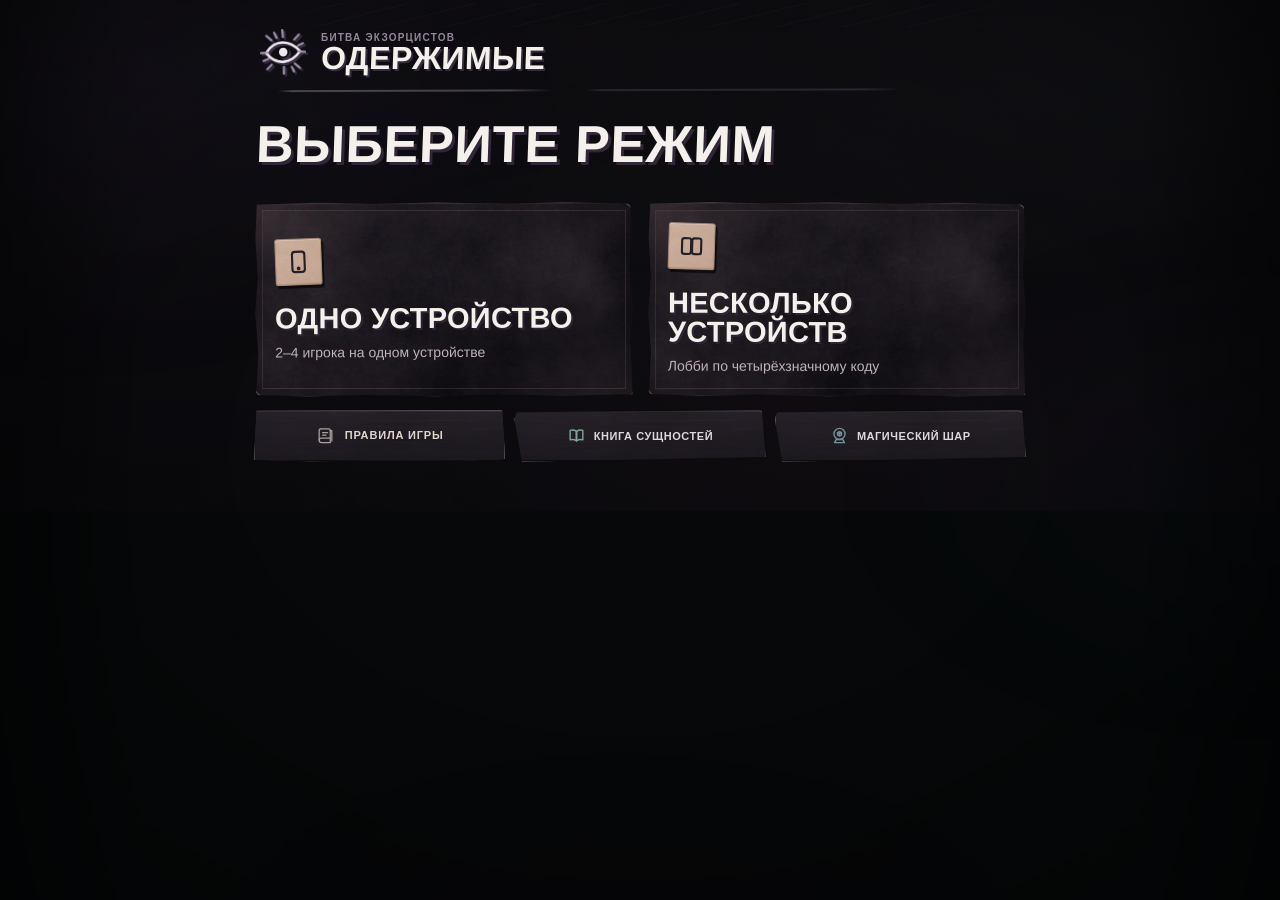
==== index.html @ 1bbc9c27 "Add files via upload" ====
<!doctype html>
<html lang="ru">
<head>
  <meta charset="utf-8">
  <meta name="app-revision" content="v56-material-2.4.0">
  <meta name="viewport" content="width=device-width,initial-scale=1,viewport-fit=cover">
  <meta name="theme-color" content="#09080d">
  <meta name="color-scheme" content="dark">
  <meta name="apple-mobile-web-app-capable" content="yes">
  <meta name="apple-mobile-web-app-status-bar-style" content="black-translucent">
  <meta name="apple-mobile-web-app-title" content="Экзорцисты">
  <link rel="apple-touch-icon" href="apple-touch-icon.png">
  <meta name="description" content="Генератор одержимых и лобби для настольной игры «Битва экзорцистов».">
  <link rel="manifest" href="manifest.json">
  <link rel="icon" href="icon.svg" type="image/svg+xml">
  <link rel="stylesheet" href="styles.css?v=56.3.0">
  <title>Битва экзорцистов</title>
</head>
<body>
  <div class="ambient-fog" aria-hidden="true"><span></span><span></span><span></span></div>
  <main class="app-shell">
    <header class="topbar">
      <div class="brand">
        <span class="sigil" aria-hidden="true"><svg viewBox="0 0 48 48" class="radiant-eye"><path class="eye-shape" d="M8.4 24.4c4.4-6.3 9.3-9.3 15.7-9.1 6 .1 11 3 15.7 8.5-4.7 6-9.8 9.1-15.8 9.3-6.3.1-11.1-2.8-15.6-8.7Z"/><circle class="eye-iris" cx="24.2" cy="24.1" r="4.7"/><path class="eye-rays" d="M24 3.8l.4 6.4M24.4 37.8l-.3 6.3M3.7 24.4l6.2-.3M38.2 23.9l6.1.6M9.1 8.6l4.6 4.2M34.5 35l4.7 4.3M39.3 8.4l-4.6 4.5M13.3 35.3l-4.4 4.1M16.4 5.9l2.1 4.9M31.6 38l1.9 4.4M5.8 31.7l4.7-2M38.1 18.4l4.6-1.8"/></svg></span>
        <div><p class="eyebrow">БИТВА ЭКЗОРЦИСТОВ</p><h1>Одержимые</h1></div>
      </div>
      <span id="network-badge" class="network-badge hidden" aria-hidden="true">Локально</span>
    </header>

    <section id="home-screen" class="screen active">
      <div class="hero-copy"><h2>Выберите режим</h2></div>
      <div class="mode-grid">
        <button id="mode-local" class="mode-card" type="button">
          <span class="mode-icon" aria-hidden="true"><svg viewBox="0 0 24 24"><rect x="6.5" y="3" width="11" height="18" rx="2.5"/><circle cx="12" cy="17.8" r=".75"/></svg></span>
          <strong>Одно устройство</strong><small>2–4 игрока на одном устройстве</small>
        </button>
        <button id="mode-online" class="mode-card" type="button">
          <span class="mode-icon" aria-hidden="true"><svg viewBox="0 0 24 24"><rect x="3.5" y="5" width="8" height="14" rx="2"/><rect x="12.5" y="5" width="8" height="14" rx="2"/></svg></span>
          <strong>Несколько устройств</strong><small>Лобби по четырёхзначному коду</small>
        </button>
      </div>
      <button id="continue-local" class="ghost-button hidden home-continue" type="button">Продолжить партию</button>
      <div class="home-tools" aria-label="Быстрые инструменты">
        <button id="open-rules-home" class="rules-launch" type="button" aria-label="Открыть правила игры">
          <svg viewBox="0 0 24 24" fill="none" stroke="currentColor" stroke-width="1.6" stroke-linecap="round" stroke-linejoin="round" aria-hidden="true"><path d="M5 3.5h11a2 2 0 0 1 2 2V21H7a3 3 0 0 1-3-3V6a2.5 2.5 0 0 1 2.5-2.5Z"/><path d="M4 17.8c0-1.6 1-2.4 3-2.4h11M8.3 8.3h6.3M8.3 11.5h4.4M18 6h2v13"/></svg>
          <span>ПРАВИЛА ИГРЫ</span>
        </button>
        <button id="open-entity-book-home" class="entity-book-launch home-book" type="button" aria-label="Открыть Книгу сущностей">
          <svg viewBox="0 0 24 24" aria-hidden="true"><path d="M4 5.5c2.7-.7 5.3-.4 8 1.2v12c-2.7-1.6-5.3-1.9-8-1.2v-12Z"/><path d="M20 5.5c-2.7-.7-5.3-.4-8 1.2v12c2.7-1.6 5.3-1.9 8-1.2v-12Z"/><path d="M12 6.7V19"/></svg>
          <span>КНИГА СУЩНОСТЕЙ</span>
        </button>
        <button id="open-magic-ball-home" class="magic-ball-launch home-ball" type="button" aria-label="Открыть Магический шар">
          <svg viewBox="0 0 24 24" aria-hidden="true"><circle cx="12" cy="10" r="7"/><path d="M8 17h8l2.2 4H5.8L8 17Z"/><path d="M9.5 8.3 12 7l2.5 1.3v3L12 12.7l-2.5-1.4zM9.5 8.3l2.5 1.4 2.5-1.4M12 9.7v3"/></svg>
          <span>МАГИЧЕСКИЙ ШАР</span>
        </button>
      </div>
    </section>

    <section id="local-setup-screen" class="screen">
      <button class="text-back back-home" type="button">← Назад</button>
      <div class="section-head"><p class="eyebrow">ОДНО УСТРОЙСТВО</p><h2>Игроки</h2></div>
      <label class="field compact-field"><span>Количество</span><select id="local-count"><option value="2">2 игрока</option><option value="3">3 игрока</option><option value="4">4 игрока</option></select></label>
      <div id="local-player-names" class="name-grid"></div>
      <button id="start-local" class="accent-button wide" type="button">Создать одержимых</button>
    </section>

    <section id="online-screen" class="screen">
      <button class="text-back back-home" type="button">← Назад</button>
      <div class="section-head"><p class="eyebrow">СЕТЕВАЯ ПАРТИЯ</p><h2>Лобби</h2></div>
      <div class="online-grid">
        <article class="setup-card"><span class="setup-kicker">ХОСТ</span><label class="field"><span>Имя</span><input id="host-name" maxlength="24" value="Игрок 1" autocomplete="off"></label><button id="host-create" class="accent-button wide" type="button">Создать лобби</button></article>
        <article class="setup-card"><span class="setup-kicker">ВХОД</span><label class="field"><span>Код</span><input id="join-code" class="code-input" inputmode="numeric" maxlength="4" placeholder="0000" autocomplete="one-time-code"></label><label class="field"><span>Имя</span><input id="join-name" maxlength="24" value="Игрок" autocomplete="off"></label><button id="join-button" class="ghost-button wide" type="button">Войти</button></article>
      </div>
      <p id="online-error" class="error-line" aria-live="polite"></p>
    </section>

    <section id="lobby-screen" class="screen">
      <button class="text-back back-home" type="button">← Выйти</button>
      <div class="lobby-code-card gothic-panel"><p class="eyebrow">КОД ЛОББИ</p><div class="code-row"><strong id="lobby-code">0000</strong><button id="copy-lobby-code" class="mini-button" type="button">Копировать</button></div></div>
      <div class="lobby-layout">
        <div class="gothic-panel"><div class="lobby-list-head"><h2>Игроки</h2><span id="lobby-count">1 / 4</span></div><div id="lobby-players" class="lobby-players"></div><p id="lobby-waiting" class="muted"></p><button id="start-online-game" class="accent-button wide" type="button">Начать игру</button></div>
        <div class="qr-panel gothic-panel"><img id="lobby-qr" alt="QR-код входа в лобби" hidden><div class="qr-fallback">⌁</div><p id="lobby-qr-hint"></p><button id="share-lobby" class="ghost-button wide" type="button">Поделиться</button></div>
      </div>
    </section>

    <section id="game-screen" class="screen">
      <div class="game-control-panel">
        <div class="game-control-row">
          <button id="leave-game" class="game-menu-button" type="button">
            <svg viewBox="0 0 24 24" fill="none" stroke="currentColor" stroke-width="1.8" stroke-linecap="round" stroke-linejoin="round" aria-hidden="true"><path d="M19 12H5m6-6-6 6 6 6"/></svg>
            <span>Меню</span>
          </button>
          <div class="game-control-actions">
            <button id="open-rules-game" class="game-help-button" type="button" aria-label="Открыть правила игры">
              <svg viewBox="0 0 24 24" fill="none" stroke="currentColor" stroke-width="1.65" stroke-linecap="round" stroke-linejoin="round" aria-hidden="true"><path d="M6 4h11v16H7a3 3 0 0 1-3-3V6a2 2 0 0 1 2-2Z"/><path d="M4 17c0-1.5 1-2 3-2h10M8 8h6M8 11h4"/></svg>
              <span>Правила</span>
            </button>
            <button id="restart-button" class="game-restart-button" type="button" title="Новая партия" aria-label="Начать новую партию">
              <svg viewBox="0 0 24 24" fill="none" stroke="currentColor" stroke-width="1.8" stroke-linecap="round" stroke-linejoin="round" aria-hidden="true"><path d="M20 9a8.3 8.3 0 1 0 1 5M20 4v5h-5"/></svg>
              <span>Новая партия</span>
            </button>
          </div>
          <button id="share-button" class="hidden" type="button" aria-hidden="true">Поделиться</button>
        </div>
        <nav class="player-nav" aria-label="Выбор игрока">
          <div id="player-strip" class="player-strip" role="group" aria-label="Переключить игрока"></div>
        </nav>
        <div class="game-quick-tools" aria-label="Игровые инструменты">
          <button id="open-entity-book-game" class="entity-book-launch compact" type="button" aria-label="Открыть Книгу сущностей">
            <svg viewBox="0 0 24 24" aria-hidden="true"><path d="M4 5.5c2.7-.7 5.3-.4 8 1.2v12c-2.7-1.6-5.3-1.9-8-1.2v-12Z"/><path d="M20 5.5c-2.7-.7-5.3-.4-8 1.2v12c2.7-1.6 5.3-1.9 8-1.2v-12Z"/><path d="M12 6.7V19"/></svg>
            <span>Книга сущностей</span>
          </button>
          <button id="open-magic-ball-game" class="magic-ball-launch compact" type="button" aria-label="Открыть Магический шар">
            <svg viewBox="0 0 24 24" aria-hidden="true"><circle cx="12" cy="10" r="7"/><path d="M8 17h8l2.2 4H5.8L8 17Z"/><path d="M9.5 8.3 12 7l2.5 1.3v3L12 12.7l-2.5-1.4zM9.5 8.3l2.5 1.4 2.5-1.4M12 9.7v3"/></svg>
            <span>Магический шар</span>
          </button>
        </div>
      </div>
      <div id="game-panel">
        <div class="current-player"><p class="eyebrow">ЭКЗОРЦИСТ</p><h2 id="current-player-name">Игрок</h2><p id="control-hint"></p></div>
        <section class="status-card" aria-live="polite"><div class="status-line"><span class="status-label">Считка</span><strong id="progress-text">0 / 6</strong></div><div class="progress-track"><span id="progress-bar"></span></div><p id="phase-hint"></p></section>
        <section id="traits" class="traits" aria-label="Характеристики одержимого"></section>
      </div>
    </section>

    <footer><button id="install-button" class="text-install hidden" type="button">Установить приложение</button></footer>
  </main>

  <div id="toast" class="toast" role="status" aria-live="polite"></div>

  <dialog id="restart-dialog"><form method="dialog" class="dialog-card gothic-panel"><div class="dialog-sigil">✦</div><p class="eyebrow">НОВАЯ ПАРТИЯ</p><h2>Новые одержимые?</h2><p>Текущие характеристики будут сброшены.</p><div class="dialog-actions"><button value="cancel" class="ghost-button">Отмена</button><button value="confirm" class="accent-button">Создать</button></div></form></dialog>



  <dialog id="magic-ball-dialog" class="magic-ball-dialog" aria-labelledby="magic-ball-title">
    <section class="magic-ball-shell" aria-labelledby="magic-ball-title">
      <header class="magic-ball-header">
        <div><p class="eyebrow">БРОСОК 1–6</p><h2 id="magic-ball-title">МАГИЧЕСКИЙ ШАР</h2></div>
        <button id="magic-ball-close" class="magic-ball-close" type="button" aria-label="Закрыть Магический шар">×</button>
      </header>
      <div class="magic-ball-stage">
<span class="magic-ball-cast-shadow" aria-hidden="true"></span>
        <button id="magic-ball" class="magic-ball" type="button" aria-label="Встряхнуть магический шар" aria-describedby="magic-ball-status">
          <span class="magic-ball-halo" aria-hidden="true"></span>
          <span class="magic-ball-highlight" aria-hidden="true"></span>
          <span class="magic-ball-surface" aria-hidden="true"></span>
          <span class="magic-ball-orbit" aria-hidden="true">
          <span class="magic-ball-bezel" aria-hidden="true"></span>
          <span class="magic-ball-window" aria-hidden="true">
            <span class="magic-ball-water-back" aria-hidden="true">
              <span class="magic-ball-depth"></span>
              <span class="magic-ball-liquid"></span>
            </span>
            <span class="magic-ball-cube-clip" aria-hidden="true">
              <span class="magic-ball-fluid" aria-hidden="true">
              <span id="magic-cube" class="magic-cube">
                <span class="magic-cube-face cube-face-1" aria-hidden="true"><span class="cube-emboss" aria-hidden="true"><svg class="cube-numeral cube-numeral-cast" viewBox="0 0 100 100" focusable="false" aria-hidden="true"><path d="M70.68695652173913 85.49565217391304H60.17391304347826V11.0H48.530434782608694L29.31304347826087 45.70434782608696H33.834782608695654L44.57391304347826 27.278260869565216V85.49565217391304H34.06086956521739V89.0H70.68695652173913Z"/></svg><svg class="cube-numeral cube-numeral-side" viewBox="0 0 100 100" focusable="false" aria-hidden="true"><path d="M70.68695652173913 85.49565217391304H60.17391304347826V11.0H48.530434782608694L29.31304347826087 45.70434782608696H33.834782608695654L44.57391304347826 27.278260869565216V85.49565217391304H34.06086956521739V89.0H70.68695652173913Z"/></svg><svg class="cube-numeral cube-numeral-surface" viewBox="0 0 100 100" focusable="false" aria-hidden="true"><defs><linearGradient id="mb-resin-1" x1="0.15" y1="0.02" x2="0.9" y2="1"><stop offset="0" stop-color="#fffff8"/><stop offset=".34" stop-color="#eef0f2"/><stop offset=".72" stop-color="#cdd7e2"/><stop offset="1" stop-color="#a6b5c9"/></linearGradient></defs><path fill="url(#mb-resin-1)" d="M70.68695652173913 85.49565217391304H60.17391304347826V11.0H48.530434782608694L29.31304347826087 45.70434782608696H33.834782608695654L44.57391304347826 27.278260869565216V85.49565217391304H34.06086956521739V89.0H70.68695652173913Z"/></svg></span></span>
                <span class="magic-cube-face cube-face-2" aria-hidden="true"><span class="cube-emboss" aria-hidden="true"><svg class="cube-numeral cube-numeral-cast" viewBox="0 0 100 100" focusable="false" aria-hidden="true"><path d="M76.14772727272728 66.28693181818181H71.49431818181819C71.49431818181819 73.71022727272728 69.16761363636363 77.47727272727272 64.4034090909091 77.47727272727272H41.80113636363636C43.57386363636364 75.59375 48.44886363636364 71.49431818181819 56.53693181818182 65.06818181818181C62.85227272727273 60.08238636363636 67.39488636363636 55.65056818181818 70.27556818181819 51.77272727272727C74.1534090909091 46.23295454545455 76.14772727272728 40.13920454545455 76.14772727272728 33.60227272727273C76.14772727272728 26.732954545454547 73.59943181818181 21.193181818181813 68.61363636363636 16.982954545454547C63.84943181818182 12.994318181818187 57.97727272727273 11.0 50.997159090909086 11.0C44.90340909090909 11.0 39.03125 12.661931818181813 33.49147727272727 15.985795454545453C27.065340909090907 19.86363636363636 23.852272727272727 24.73863636363636 23.852272727272727 30.389204545454547C23.852272727272727 32.9375 24.849431818181817 34.82102272727273 26.84375 36.03977272727273C28.505681818181817 37.25852272727273 30.721590909090907 37.92329545454545 33.26988636363636 37.92329545454545C38.36647727272727 37.92329545454545 40.91477272727273 36.15056818181818 40.91477272727273 32.49431818181818C40.91477272727273 31.940340909090907 40.13920454545455 30.832386363636367 38.69886363636364 29.28125C37.25852272727273 27.73011363636364 36.48295454545455 26.178977272727273 36.48295454545455 24.73863636363636C36.48295454545455 21.747159090909093 37.92329545454545 19.309659090909093 40.91477272727273 17.204545454545453C43.57386363636364 15.321022727272734 46.34375 14.434659090909093 49.33522727272727 14.434659090909093C56.42613636363636 14.434659090909093 59.97159090909091 19.53125 59.97159090909091 29.835227272727273C59.97159090909091 48.55965909090909 48.44886363636364 67.72727272727272 25.40340909090909 87.22727272727273V89.0H76.14772727272728Z"/></svg><svg class="cube-numeral cube-numeral-side" viewBox="0 0 100 100" focusable="false" aria-hidden="true"><path d="M76.14772727272728 66.28693181818181H71.49431818181819C71.49431818181819 73.71022727272728 69.16761363636363 77.47727272727272 64.4034090909091 77.47727272727272H41.80113636363636C43.57386363636364 75.59375 48.44886363636364 71.49431818181819 56.53693181818182 65.06818181818181C62.85227272727273 60.08238636363636 67.39488636363636 55.65056818181818 70.27556818181819 51.77272727272727C74.1534090909091 46.23295454545455 76.14772727272728 40.13920454545455 76.14772727272728 33.60227272727273C76.14772727272728 26.732954545454547 73.59943181818181 21.193181818181813 68.61363636363636 16.982954545454547C63.84943181818182 12.994318181818187 57.97727272727273 11.0 50.997159090909086 11.0C44.90340909090909 11.0 39.03125 12.661931818181813 33.49147727272727 15.985795454545453C27.065340909090907 19.86363636363636 23.852272727272727 24.73863636363636 23.852272727272727 30.389204545454547C23.852272727272727 32.9375 24.849431818181817 34.82102272727273 26.84375 36.03977272727273C28.505681818181817 37.25852272727273 30.721590909090907 37.92329545454545 33.26988636363636 37.92329545454545C38.36647727272727 37.92329545454545 40.91477272727273 36.15056818181818 40.91477272727273 32.49431818181818C40.91477272727273 31.940340909090907 40.13920454545455 30.832386363636367 38.69886363636364 29.28125C37.25852272727273 27.73011363636364 36.48295454545455 26.178977272727273 36.48295454545455 24.73863636363636C36.48295454545455 21.747159090909093 37.92329545454545 19.309659090909093 40.91477272727273 17.204545454545453C43.57386363636364 15.321022727272734 46.34375 14.434659090909093 49.33522727272727 14.434659090909093C56.42613636363636 14.434659090909093 59.97159090909091 19.53125 59.97159090909091 29.835227272727273C59.97159090909091 48.55965909090909 48.44886363636364 67.72727272727272 25.40340909090909 87.22727272727273V89.0H76.14772727272728Z"/></svg><svg class="cube-numeral cube-numeral-surface" viewBox="0 0 100 100" focusable="false" aria-hidden="true"><defs><linearGradient id="mb-resin-2" x1="0.15" y1="0.02" x2="0.9" y2="1"><stop offset="0" stop-color="#fffff8"/><stop offset=".34" stop-color="#eef0f2"/><stop offset=".72" stop-color="#cdd7e2"/><stop offset="1" stop-color="#a6b5c9"/></linearGradient></defs><path fill="url(#mb-resin-2)" d="M76.14772727272728 66.28693181818181H71.49431818181819C71.49431818181819 73.71022727272728 69.16761363636363 77.47727272727272 64.4034090909091 77.47727272727272H41.80113636363636C43.57386363636364 75.59375 48.44886363636364 71.49431818181819 56.53693181818182 65.06818181818181C62.85227272727273 60.08238636363636 67.39488636363636 55.65056818181818 70.27556818181819 51.77272727272727C74.1534090909091 46.23295454545455 76.14772727272728 40.13920454545455 76.14772727272728 33.60227272727273C76.14772727272728 26.732954545454547 73.59943181818181 21.193181818181813 68.61363636363636 16.982954545454547C63.84943181818182 12.994318181818187 57.97727272727273 11.0 50.997159090909086 11.0C44.90340909090909 11.0 39.03125 12.661931818181813 33.49147727272727 15.985795454545453C27.065340909090907 19.86363636363636 23.852272727272727 24.73863636363636 23.852272727272727 30.389204545454547C23.852272727272727 32.9375 24.849431818181817 34.82102272727273 26.84375 36.03977272727273C28.505681818181817 37.25852272727273 30.721590909090907 37.92329545454545 33.26988636363636 37.92329545454545C38.36647727272727 37.92329545454545 40.91477272727273 36.15056818181818 40.91477272727273 32.49431818181818C40.91477272727273 31.940340909090907 40.13920454545455 30.832386363636367 38.69886363636364 29.28125C37.25852272727273 27.73011363636364 36.48295454545455 26.178977272727273 36.48295454545455 24.73863636363636C36.48295454545455 21.747159090909093 37.92329545454545 19.309659090909093 40.91477272727273 17.204545454545453C43.57386363636364 15.321022727272734 46.34375 14.434659090909093 49.33522727272727 14.434659090909093C56.42613636363636 14.434659090909093 59.97159090909091 19.53125 59.97159090909091 29.835227272727273C59.97159090909091 48.55965909090909 48.44886363636364 67.72727272727272 25.40340909090909 87.22727272727273V89.0H76.14772727272728Z"/></svg></span></span>
                <span class="magic-cube-face cube-face-3" aria-hidden="true"><span class="cube-emboss" aria-hidden="true"><svg class="cube-numeral cube-numeral-cast" viewBox="0 0 100 100" focusable="false" aria-hidden="true"><path d="M77.20804438280166 66.93065187239945C77.20804438280166 60.980582524271846 74.82801664355063 56.22052704576977 70.06796116504854 52.54230235783634C65.74063800277392 49.08044382801665 60.54785020804438 47.3495145631068 54.38141470180305 47.3495145631068C59.57420249653259 47.24133148404994 64.2260748959778 45.51040221914008 68.3370319001387 42.156726768377254C72.44798890429958 38.803051317614425 74.50346740638003 34.47572815533981 74.50346740638003 29.391123439667133C74.50346740638003 23.00832177531207 72.23162274618585 18.14008321775313 67.57975034674064 15.002773925104023C63.68515950069348 12.298196948682389 58.38418862690707 11.0 51.67683772538141 11.0C45.94313453536755 11.0 40.858529819694866 11.973647711511788 36.206657420249655 13.920943134535378C30.04022191400832 16.625520110957012 27.01109570041609 20.303744798890435 27.01109570041609 25.17198335644938C27.01109570041609 29.607489597780862 29.60748959778086 31.771151178918174 34.90846047156727 31.771151178918174C36.74757281553398 31.771151178918174 38.37031900138696 31.446601941747574 39.88488210818308 30.90568654646325C41.940360610263525 29.932038834951463 43.02219140083218 28.74202496532594 43.02219140083218 27.22746185852982C43.02219140083218 25.821081830790575 40.96671289875174 23.5492371705964 40.96671289875174 21.49375866851595C40.96671289875174 19.546463245492376 41.83217753120665 17.81553398058253 43.67128987517337 16.409153952843283C45.51040221914008 15.002773925104023 47.56588072122052 14.245492371705964 49.62135922330097 14.245492371705964C53.29958391123439 14.245492371705964 56.1123439667129 15.760055478502082 57.95145631067961 18.789181692094317C59.68238557558946 21.277392510402223 60.54785020804438 24.522884882108187 60.54785020804438 28.417475728155345C60.54785020804438 35.23300970873787 58.38418862690707 39.99306518723995 53.94868238557559 42.58945908460472C50.59500693481276 44.64493758668516 45.40221914008322 45.618585298196955 38.15395284327323 45.618585298196955H36.53120665742025V49.29680998613038C44.10402219140083 49.18862690707351 49.729542302357835 49.94590846047157 53.51595006934812 51.56865464632455C58.9251040221914 54.05686546463246 61.62968099861303 58.49237170596394 61.62968099861303 65.09153952843273C61.62968099861303 70.28432732316227 60.54785020804438 74.82801664355063 58.276005547850204 78.72260748959778C55.463245492371705 83.374479889043 51.67683772538141 85.75450762829404 46.808599167822464 85.75450762829404C44.86130374479889 85.75450762829404 42.697642163661584 84.88904299583912 40.42579750346741 83.15811373092927C38.15395284327323 81.31900138696255 37.07212205270457 79.58807212205271 37.07212205270457 77.74895977808599C37.07212205270457 75.58529819694868 39.88488210818308 72.66435506241332 39.88488210818308 70.17614424410542C39.88488210818308 68.55339805825243 38.91123439667129 67.14701803051318 37.07212205270457 66.17337031900139C35.4493758668516 65.1997226074896 33.82662968099861 64.76699029126215 31.9875173370319 64.76699029126215C26.68654646324549 64.76699029126215 22.791955617198337 68.22884882108184 22.791955617198337 73.74618585298197C22.791955617198337 79.26352288488211 25.82108183079057 83.374479889043 31.9875173370319 86.07905686546464C36.53120665742025 88.02635228848821 41.940360610263525 89.0 48.21497919556172 89.0C56.004160887656035 89.0 62.60332871012482 87.26907073509015 67.90429958391124 83.91539528432732C74.07073509015257 79.91262135922331 77.20804438280166 74.2871012482663 77.20804438280166 66.93065187239945Z"/></svg><svg class="cube-numeral cube-numeral-side" viewBox="0 0 100 100" focusable="false" aria-hidden="true"><path d="M77.20804438280166 66.93065187239945C77.20804438280166 60.980582524271846 74.82801664355063 56.22052704576977 70.06796116504854 52.54230235783634C65.74063800277392 49.08044382801665 60.54785020804438 47.3495145631068 54.38141470180305 47.3495145631068C59.57420249653259 47.24133148404994 64.2260748959778 45.51040221914008 68.3370319001387 42.156726768377254C72.44798890429958 38.803051317614425 74.50346740638003 34.47572815533981 74.50346740638003 29.391123439667133C74.50346740638003 23.00832177531207 72.23162274618585 18.14008321775313 67.57975034674064 15.002773925104023C63.68515950069348 12.298196948682389 58.38418862690707 11.0 51.67683772538141 11.0C45.94313453536755 11.0 40.858529819694866 11.973647711511788 36.206657420249655 13.920943134535378C30.04022191400832 16.625520110957012 27.01109570041609 20.303744798890435 27.01109570041609 25.17198335644938C27.01109570041609 29.607489597780862 29.60748959778086 31.771151178918174 34.90846047156727 31.771151178918174C36.74757281553398 31.771151178918174 38.37031900138696 31.446601941747574 39.88488210818308 30.90568654646325C41.940360610263525 29.932038834951463 43.02219140083218 28.74202496532594 43.02219140083218 27.22746185852982C43.02219140083218 25.821081830790575 40.96671289875174 23.5492371705964 40.96671289875174 21.49375866851595C40.96671289875174 19.546463245492376 41.83217753120665 17.81553398058253 43.67128987517337 16.409153952843283C45.51040221914008 15.002773925104023 47.56588072122052 14.245492371705964 49.62135922330097 14.245492371705964C53.29958391123439 14.245492371705964 56.1123439667129 15.760055478502082 57.95145631067961 18.789181692094317C59.68238557558946 21.277392510402223 60.54785020804438 24.522884882108187 60.54785020804438 28.417475728155345C60.54785020804438 35.23300970873787 58.38418862690707 39.99306518723995 53.94868238557559 42.58945908460472C50.59500693481276 44.64493758668516 45.40221914008322 45.618585298196955 38.15395284327323 45.618585298196955H36.53120665742025V49.29680998613038C44.10402219140083 49.18862690707351 49.729542302357835 49.94590846047157 53.51595006934812 51.56865464632455C58.9251040221914 54.05686546463246 61.62968099861303 58.49237170596394 61.62968099861303 65.09153952843273C61.62968099861303 70.28432732316227 60.54785020804438 74.82801664355063 58.276005547850204 78.72260748959778C55.463245492371705 83.374479889043 51.67683772538141 85.75450762829404 46.808599167822464 85.75450762829404C44.86130374479889 85.75450762829404 42.697642163661584 84.88904299583912 40.42579750346741 83.15811373092927C38.15395284327323 81.31900138696255 37.07212205270457 79.58807212205271 37.07212205270457 77.74895977808599C37.07212205270457 75.58529819694868 39.88488210818308 72.66435506241332 39.88488210818308 70.17614424410542C39.88488210818308 68.55339805825243 38.91123439667129 67.14701803051318 37.07212205270457 66.17337031900139C35.4493758668516 65.1997226074896 33.82662968099861 64.76699029126215 31.9875173370319 64.76699029126215C26.68654646324549 64.76699029126215 22.791955617198337 68.22884882108184 22.791955617198337 73.74618585298197C22.791955617198337 79.26352288488211 25.82108183079057 83.374479889043 31.9875173370319 86.07905686546464C36.53120665742025 88.02635228848821 41.940360610263525 89.0 48.21497919556172 89.0C56.004160887656035 89.0 62.60332871012482 87.26907073509015 67.90429958391124 83.91539528432732C74.07073509015257 79.91262135922331 77.20804438280166 74.2871012482663 77.20804438280166 66.93065187239945Z"/></svg><svg class="cube-numeral cube-numeral-surface" viewBox="0 0 100 100" focusable="false" aria-hidden="true"><defs><linearGradient id="mb-resin-3" x1="0.15" y1="0.02" x2="0.9" y2="1"><stop offset="0" stop-color="#fffff8"/><stop offset=".34" stop-color="#eef0f2"/><stop offset=".72" stop-color="#cdd7e2"/><stop offset="1" stop-color="#a6b5c9"/></linearGradient></defs><path fill="url(#mb-resin-3)" d="M77.20804438280166 66.93065187239945C77.20804438280166 60.980582524271846 74.82801664355063 56.22052704576977 70.06796116504854 52.54230235783634C65.74063800277392 49.08044382801665 60.54785020804438 47.3495145631068 54.38141470180305 47.3495145631068C59.57420249653259 47.24133148404994 64.2260748959778 45.51040221914008 68.3370319001387 42.156726768377254C72.44798890429958 38.803051317614425 74.50346740638003 34.47572815533981 74.50346740638003 29.391123439667133C74.50346740638003 23.00832177531207 72.23162274618585 18.14008321775313 67.57975034674064 15.002773925104023C63.68515950069348 12.298196948682389 58.38418862690707 11.0 51.67683772538141 11.0C45.94313453536755 11.0 40.858529819694866 11.973647711511788 36.206657420249655 13.920943134535378C30.04022191400832 16.625520110957012 27.01109570041609 20.303744798890435 27.01109570041609 25.17198335644938C27.01109570041609 29.607489597780862 29.60748959778086 31.771151178918174 34.90846047156727 31.771151178918174C36.74757281553398 31.771151178918174 38.37031900138696 31.446601941747574 39.88488210818308 30.90568654646325C41.940360610263525 29.932038834951463 43.02219140083218 28.74202496532594 43.02219140083218 27.22746185852982C43.02219140083218 25.821081830790575 40.96671289875174 23.5492371705964 40.96671289875174 21.49375866851595C40.96671289875174 19.546463245492376 41.83217753120665 17.81553398058253 43.67128987517337 16.409153952843283C45.51040221914008 15.002773925104023 47.56588072122052 14.245492371705964 49.62135922330097 14.245492371705964C53.29958391123439 14.245492371705964 56.1123439667129 15.760055478502082 57.95145631067961 18.789181692094317C59.68238557558946 21.277392510402223 60.54785020804438 24.522884882108187 60.54785020804438 28.417475728155345C60.54785020804438 35.23300970873787 58.38418862690707 39.99306518723995 53.94868238557559 42.58945908460472C50.59500693481276 44.64493758668516 45.40221914008322 45.618585298196955 38.15395284327323 45.618585298196955H36.53120665742025V49.29680998613038C44.10402219140083 49.18862690707351 49.729542302357835 49.94590846047157 53.51595006934812 51.56865464632455C58.9251040221914 54.05686546463246 61.62968099861303 58.49237170596394 61.62968099861303 65.09153952843273C61.62968099861303 70.28432732316227 60.54785020804438 74.82801664355063 58.276005547850204 78.72260748959778C55.463245492371705 83.374479889043 51.67683772538141 85.75450762829404 46.808599167822464 85.75450762829404C44.86130374479889 85.75450762829404 42.697642163661584 84.88904299583912 40.42579750346741 83.15811373092927C38.15395284327323 81.31900138696255 37.07212205270457 79.58807212205271 37.07212205270457 77.74895977808599C37.07212205270457 75.58529819694868 39.88488210818308 72.66435506241332 39.88488210818308 70.17614424410542C39.88488210818308 68.55339805825243 38.91123439667129 67.14701803051318 37.07212205270457 66.17337031900139C35.4493758668516 65.1997226074896 33.82662968099861 64.76699029126215 31.9875173370319 64.76699029126215C26.68654646324549 64.76699029126215 22.791955617198337 68.22884882108184 22.791955617198337 73.74618585298197C22.791955617198337 79.26352288488211 25.82108183079057 83.374479889043 31.9875173370319 86.07905686546464C36.53120665742025 88.02635228848821 41.940360610263525 89.0 48.21497919556172 89.0C56.004160887656035 89.0 62.60332871012482 87.26907073509015 67.90429958391124 83.91539528432732C74.07073509015257 79.91262135922331 77.20804438280166 74.2871012482663 77.20804438280166 66.93065187239945Z"/></svg></span></span>
                <span class="magic-cube-face cube-face-4" aria-hidden="true"><span class="cube-emboss" aria-hidden="true"><svg class="cube-numeral cube-numeral-cast" viewBox="0 0 100 100" focusable="false" aria-hidden="true"><path d="M76.71914893617021 85.57021276595745H66.31914893617022V71.96170212765958H76.71914893617021V67.31489361702128H66.31914893617022V45.851063829787236L51.161702127659574 49.72340425531915V67.31489361702128H28.59148936170213C29.808510638297875 64.54893617021277 35.45106382978723 55.47659574468085 45.29787234042553 40.208510638297874C54.259574468085106 26.15744680851064 58.795744680851065 18.080851063829797 58.795744680851065 15.97872340425532C58.795744680851065 12.659574468085111 56.91489361702128 11.0 53.263829787234044 11.0C50.05531914893617 11.0 47.51063829787234 13.21276595744682 45.51914893617021 17.63829787234043C30.693617021276594 50.9404255319149 23.28085106382979 68.97446808510638 23.28085106382979 71.96170212765958H51.161702127659574V85.57021276595745H40.65106382978723V89.0H76.71914893617021Z"/></svg><svg class="cube-numeral cube-numeral-side" viewBox="0 0 100 100" focusable="false" aria-hidden="true"><path d="M76.71914893617021 85.57021276595745H66.31914893617022V71.96170212765958H76.71914893617021V67.31489361702128H66.31914893617022V45.851063829787236L51.161702127659574 49.72340425531915V67.31489361702128H28.59148936170213C29.808510638297875 64.54893617021277 35.45106382978723 55.47659574468085 45.29787234042553 40.208510638297874C54.259574468085106 26.15744680851064 58.795744680851065 18.080851063829797 58.795744680851065 15.97872340425532C58.795744680851065 12.659574468085111 56.91489361702128 11.0 53.263829787234044 11.0C50.05531914893617 11.0 47.51063829787234 13.21276595744682 45.51914893617021 17.63829787234043C30.693617021276594 50.9404255319149 23.28085106382979 68.97446808510638 23.28085106382979 71.96170212765958H51.161702127659574V85.57021276595745H40.65106382978723V89.0H76.71914893617021Z"/></svg><svg class="cube-numeral cube-numeral-surface" viewBox="0 0 100 100" focusable="false" aria-hidden="true"><defs><linearGradient id="mb-resin-4" x1="0.15" y1="0.02" x2="0.9" y2="1"><stop offset="0" stop-color="#fffff8"/><stop offset=".34" stop-color="#eef0f2"/><stop offset=".72" stop-color="#cdd7e2"/><stop offset="1" stop-color="#a6b5c9"/></linearGradient></defs><path fill="url(#mb-resin-4)" d="M76.71914893617021 85.57021276595745H66.31914893617022V71.96170212765958H76.71914893617021V67.31489361702128H66.31914893617022V45.851063829787236L51.161702127659574 49.72340425531915V67.31489361702128H28.59148936170213C29.808510638297875 64.54893617021277 35.45106382978723 55.47659574468085 45.29787234042553 40.208510638297874C54.259574468085106 26.15744680851064 58.795744680851065 18.080851063829797 58.795744680851065 15.97872340425532C58.795744680851065 12.659574468085111 56.91489361702128 11.0 53.263829787234044 11.0C50.05531914893617 11.0 47.51063829787234 13.21276595744682 45.51914893617021 17.63829787234043C30.693617021276594 50.9404255319149 23.28085106382979 68.97446808510638 23.28085106382979 71.96170212765958H51.161702127659574V85.57021276595745H40.65106382978723V89.0H76.71914893617021Z"/></svg></span></span>
                <span class="magic-cube-face cube-face-5" aria-hidden="true"><span class="cube-emboss" aria-hidden="true"><svg class="cube-numeral cube-numeral-cast" viewBox="0 0 100 100" focusable="false" aria-hidden="true"><path d="M75.85694635488309 62.17744154057772C75.85694635488309 54.66712517193948 73.49656121045393 48.76616231086658 68.88308115543329 44.581843191196704C64.26960110041266 40.397524071526824 58.15405777166438 38.25171939477304 50.64374140302614 38.25171939477304C42.167812929848694 38.25171939477304 36.05226960110041 40.719394773039895 32.29711141678129 45.76203576341128L33.15543328748281 22.265474552957357C37.55433287482806 24.089408528198078 41.95323246217332 25.055020632737282 46.45942228335626 25.055020632737282C56.222833562585976 25.055020632737282 64.05502063273728 21.407152682255855 70.06327372764787 14.218707015130676L67.70288858321871 11.0C64.16231086657497 13.682255845942237 58.9050894085282 14.969738651994504 51.716643741403026 14.969738651994504C44.63548830811554 14.969738651994504 38.627235213204955 13.682255845942237 33.584594222833566 11.214580467675376L28.756533700137553 12.502063273727657L27.147180192572215 53.16506189821183H31.975240715268228C35.944979367262725 46.834938101788175 40.45116918844567 43.6162310866575 45.601100412654745 43.6162310866575C50.75103163686383 43.6162310866575 54.61348005502064 45.76203576341128 57.18844566712517 49.94635488308116C59.441540577716644 53.4869325997249 60.514442916093536 57.993122420907845 60.514442916093536 63.3576341127923C60.514442916093536 68.93672627235213 59.763411279229715 73.65749656121046 58.15405777166438 77.62723521320495C55.900962861072905 83.20632737276479 52.360385144429166 85.99587345254471 47.63961485557084 85.99587345254471C42.59697386519945 85.99587345254471 38.41265474552958 83.0990371389271 38.41265474552958 78.2709766162311C38.41265474552958 77.09078404401652 39.59284731774416 74.62310866574967 39.59284731774416 73.33562585969739C39.59284731774416 69.3658872077029 37.125171939477305 67.3273727647868 32.082530949105916 67.3273727647868C27.89821182943604 67.3273727647868 24.14305364511692 69.68775790921596 24.14305364511692 73.55020632737276C24.14305364511692 79.88033012379643 27.147180192572215 84.171939477304 33.15543328748281 86.53232462173315C37.01788170563962 88.1416781292985 42.70426409903714 88.89270976616231 50.21458046767538 89.0C57.18844566712517 88.89270976616231 63.196698762035766 86.21045392022009 68.23933975240715 80.84594222833563C73.28198074277854 75.37414030261348 75.85694635488309 69.15130674002751 75.85694635488309 62.17744154057772Z"/></svg><svg class="cube-numeral cube-numeral-side" viewBox="0 0 100 100" focusable="false" aria-hidden="true"><path d="M75.85694635488309 62.17744154057772C75.85694635488309 54.66712517193948 73.49656121045393 48.76616231086658 68.88308115543329 44.581843191196704C64.26960110041266 40.397524071526824 58.15405777166438 38.25171939477304 50.64374140302614 38.25171939477304C42.167812929848694 38.25171939477304 36.05226960110041 40.719394773039895 32.29711141678129 45.76203576341128L33.15543328748281 22.265474552957357C37.55433287482806 24.089408528198078 41.95323246217332 25.055020632737282 46.45942228335626 25.055020632737282C56.222833562585976 25.055020632737282 64.05502063273728 21.407152682255855 70.06327372764787 14.218707015130676L67.70288858321871 11.0C64.16231086657497 13.682255845942237 58.9050894085282 14.969738651994504 51.716643741403026 14.969738651994504C44.63548830811554 14.969738651994504 38.627235213204955 13.682255845942237 33.584594222833566 11.214580467675376L28.756533700137553 12.502063273727657L27.147180192572215 53.16506189821183H31.975240715268228C35.944979367262725 46.834938101788175 40.45116918844567 43.6162310866575 45.601100412654745 43.6162310866575C50.75103163686383 43.6162310866575 54.61348005502064 45.76203576341128 57.18844566712517 49.94635488308116C59.441540577716644 53.4869325997249 60.514442916093536 57.993122420907845 60.514442916093536 63.3576341127923C60.514442916093536 68.93672627235213 59.763411279229715 73.65749656121046 58.15405777166438 77.62723521320495C55.900962861072905 83.20632737276479 52.360385144429166 85.99587345254471 47.63961485557084 85.99587345254471C42.59697386519945 85.99587345254471 38.41265474552958 83.0990371389271 38.41265474552958 78.2709766162311C38.41265474552958 77.09078404401652 39.59284731774416 74.62310866574967 39.59284731774416 73.33562585969739C39.59284731774416 69.3658872077029 37.125171939477305 67.3273727647868 32.082530949105916 67.3273727647868C27.89821182943604 67.3273727647868 24.14305364511692 69.68775790921596 24.14305364511692 73.55020632737276C24.14305364511692 79.88033012379643 27.147180192572215 84.171939477304 33.15543328748281 86.53232462173315C37.01788170563962 88.1416781292985 42.70426409903714 88.89270976616231 50.21458046767538 89.0C57.18844566712517 88.89270976616231 63.196698762035766 86.21045392022009 68.23933975240715 80.84594222833563C73.28198074277854 75.37414030261348 75.85694635488309 69.15130674002751 75.85694635488309 62.17744154057772Z"/></svg><svg class="cube-numeral cube-numeral-surface" viewBox="0 0 100 100" focusable="false" aria-hidden="true"><defs><linearGradient id="mb-resin-5" x1="0.15" y1="0.02" x2="0.9" y2="1"><stop offset="0" stop-color="#fffff8"/><stop offset=".34" stop-color="#eef0f2"/><stop offset=".72" stop-color="#cdd7e2"/><stop offset="1" stop-color="#a6b5c9"/></linearGradient></defs><path fill="url(#mb-resin-5)" d="M75.85694635488309 62.17744154057772C75.85694635488309 54.66712517193948 73.49656121045393 48.76616231086658 68.88308115543329 44.581843191196704C64.26960110041266 40.397524071526824 58.15405777166438 38.25171939477304 50.64374140302614 38.25171939477304C42.167812929848694 38.25171939477304 36.05226960110041 40.719394773039895 32.29711141678129 45.76203576341128L33.15543328748281 22.265474552957357C37.55433287482806 24.089408528198078 41.95323246217332 25.055020632737282 46.45942228335626 25.055020632737282C56.222833562585976 25.055020632737282 64.05502063273728 21.407152682255855 70.06327372764787 14.218707015130676L67.70288858321871 11.0C64.16231086657497 13.682255845942237 58.9050894085282 14.969738651994504 51.716643741403026 14.969738651994504C44.63548830811554 14.969738651994504 38.627235213204955 13.682255845942237 33.584594222833566 11.214580467675376L28.756533700137553 12.502063273727657L27.147180192572215 53.16506189821183H31.975240715268228C35.944979367262725 46.834938101788175 40.45116918844567 43.6162310866575 45.601100412654745 43.6162310866575C50.75103163686383 43.6162310866575 54.61348005502064 45.76203576341128 57.18844566712517 49.94635488308116C59.441540577716644 53.4869325997249 60.514442916093536 57.993122420907845 60.514442916093536 63.3576341127923C60.514442916093536 68.93672627235213 59.763411279229715 73.65749656121046 58.15405777166438 77.62723521320495C55.900962861072905 83.20632737276479 52.360385144429166 85.99587345254471 47.63961485557084 85.99587345254471C42.59697386519945 85.99587345254471 38.41265474552958 83.0990371389271 38.41265474552958 78.2709766162311C38.41265474552958 77.09078404401652 39.59284731774416 74.62310866574967 39.59284731774416 73.33562585969739C39.59284731774416 69.3658872077029 37.125171939477305 67.3273727647868 32.082530949105916 67.3273727647868C27.89821182943604 67.3273727647868 24.14305364511692 69.68775790921596 24.14305364511692 73.55020632737276C24.14305364511692 79.88033012379643 27.147180192572215 84.171939477304 33.15543328748281 86.53232462173315C37.01788170563962 88.1416781292985 42.70426409903714 88.89270976616231 50.21458046767538 89.0C57.18844566712517 88.89270976616231 63.196698762035766 86.21045392022009 68.23933975240715 80.84594222833563C73.28198074277854 75.37414030261348 75.85694635488309 69.15130674002751 75.85694635488309 62.17744154057772Z"/></svg></span></span>
                <span class="magic-cube-face cube-face-6" aria-hidden="true"><span class="cube-emboss" aria-hidden="true"><svg class="cube-numeral cube-numeral-cast" viewBox="0 0 100 100" focusable="false" aria-hidden="true"><path d="M78.16539025529742 63.10597197230024C78.16539025529742 56.606266528770064 75.78216492600302 51.18984532582825 71.12404269147306 46.8567083634748C66.46592045694311 42.52357140112135 60.832842405883625 40.35700291994463 54.44146538641229 40.35700291994463C51.191612664647195 40.35700291994463 47.833431518823275 41.006973464297644 44.258593524881675 42.41524297706252C40.25044183470474 43.93184091388622 37.65055965729267 45.88175254694528 36.458946992645465 48.15664945218084V47.831664180004324C36.13396172046896 41.006973464297644 37.433902809174995 34.182282748590964 40.35877025876357 27.357592032884277C43.7169514045875 18.79964653223621 48.37507363911746 14.5748379939416 54.33313696235345 14.5748379939416C58.124631804412715 14.5748379939416 60.832842405883625 18.474661260059705 60.832842405883625 22.48281295023665C60.832842405883625 24.649381431413374 58.991259196883405 27.032606760707765 58.991259196883405 28.3325478494138C58.991259196883405 30.93243002682587 60.941170829942465 32.232371115531905 64.84099409606057 32.232371115531905C71.12404269147306 32.232371115531905 74.26556698917932 29.524160514061002 74.26556698917932 23.99941088706035C74.26556698917932 20.207916045001085 71.77401323582609 16.95806332323599 66.79090572911961 14.35818114582392C62.674425614883845 12.08328424058837 58.55794550064806 11.0 54.44146538641229 11.0C44.15026510082284 11.0 35.91730487235129 15.983107506706475 29.74258470099762 25.84099409606057C24.434491922114645 34.39893959670863 21.834609744702576 44.1484977620039 21.834609744702576 54.981340167887524C21.834609744702576 65.27254045347696 24.0011782258793 73.39717225788968 28.442643612291587 79.24690715706684C33.42575111899805 85.85494102465586 40.900412379057755 89.10479374642094 50.75829896841185 88.9964653223621C58.6662739247069 89.10479374642094 65.16597936823707 86.72156841712655 70.36574372306121 82.06344618259658C75.56550807788535 77.40532394806662 78.16539025529742 71.01394692859529 78.16539025529742 63.10597197230024ZM63.10773931111919 66.2474962700065C63.10773931111919 71.44726062483063 62.13278349458966 75.78039758718408 60.29120028558944 79.35523558112567C57.79964653223621 83.79670096753796 54.22480853829461 85.96326944871468 49.458357879705815 85.85494102465586C45.88351988576422 85.96326944871468 42.85032401211681 83.47171569536145 40.25044183470474 78.59693661271382C37.86721650541034 74.26379965036037 36.675603840763145 70.1473195361246 36.675603840763145 66.35582469406532C36.675603840763145 61.26438876330002 37.65055965729267 56.714594952828904 39.49214286629288 52.70644326265196C41.98369661964612 47.39835048376898 45.45020618952888 44.79846830635691 50.0 44.79846830635691C54.874779082647635 44.79846830635691 58.341288652530395 47.29002205971015 60.616185557765945 52.381457990475454C62.2411119186485 56.17295283253472 63.10773931111919 60.72274664300584 63.10773931111919 66.2474962700065Z"/></svg><svg class="cube-numeral cube-numeral-side" viewBox="0 0 100 100" focusable="false" aria-hidden="true"><path d="M78.16539025529742 63.10597197230024C78.16539025529742 56.606266528770064 75.78216492600302 51.18984532582825 71.12404269147306 46.8567083634748C66.46592045694311 42.52357140112135 60.832842405883625 40.35700291994463 54.44146538641229 40.35700291994463C51.191612664647195 40.35700291994463 47.833431518823275 41.006973464297644 44.258593524881675 42.41524297706252C40.25044183470474 43.93184091388622 37.65055965729267 45.88175254694528 36.458946992645465 48.15664945218084V47.831664180004324C36.13396172046896 41.006973464297644 37.433902809174995 34.182282748590964 40.35877025876357 27.357592032884277C43.7169514045875 18.79964653223621 48.37507363911746 14.5748379939416 54.33313696235345 14.5748379939416C58.124631804412715 14.5748379939416 60.832842405883625 18.474661260059705 60.832842405883625 22.48281295023665C60.832842405883625 24.649381431413374 58.991259196883405 27.032606760707765 58.991259196883405 28.3325478494138C58.991259196883405 30.93243002682587 60.941170829942465 32.232371115531905 64.84099409606057 32.232371115531905C71.12404269147306 32.232371115531905 74.26556698917932 29.524160514061002 74.26556698917932 23.99941088706035C74.26556698917932 20.207916045001085 71.77401323582609 16.95806332323599 66.79090572911961 14.35818114582392C62.674425614883845 12.08328424058837 58.55794550064806 11.0 54.44146538641229 11.0C44.15026510082284 11.0 35.91730487235129 15.983107506706475 29.74258470099762 25.84099409606057C24.434491922114645 34.39893959670863 21.834609744702576 44.1484977620039 21.834609744702576 54.981340167887524C21.834609744702576 65.27254045347696 24.0011782258793 73.39717225788968 28.442643612291587 79.24690715706684C33.42575111899805 85.85494102465586 40.900412379057755 89.10479374642094 50.75829896841185 88.9964653223621C58.6662739247069 89.10479374642094 65.16597936823707 86.72156841712655 70.36574372306121 82.06344618259658C75.56550807788535 77.40532394806662 78.16539025529742 71.01394692859529 78.16539025529742 63.10597197230024ZM63.10773931111919 66.2474962700065C63.10773931111919 71.44726062483063 62.13278349458966 75.78039758718408 60.29120028558944 79.35523558112567C57.79964653223621 83.79670096753796 54.22480853829461 85.96326944871468 49.458357879705815 85.85494102465586C45.88351988576422 85.96326944871468 42.85032401211681 83.47171569536145 40.25044183470474 78.59693661271382C37.86721650541034 74.26379965036037 36.675603840763145 70.1473195361246 36.675603840763145 66.35582469406532C36.675603840763145 61.26438876330002 37.65055965729267 56.714594952828904 39.49214286629288 52.70644326265196C41.98369661964612 47.39835048376898 45.45020618952888 44.79846830635691 50.0 44.79846830635691C54.874779082647635 44.79846830635691 58.341288652530395 47.29002205971015 60.616185557765945 52.381457990475454C62.2411119186485 56.17295283253472 63.10773931111919 60.72274664300584 63.10773931111919 66.2474962700065Z"/></svg><svg class="cube-numeral cube-numeral-surface" viewBox="0 0 100 100" focusable="false" aria-hidden="true"><defs><linearGradient id="mb-resin-6" x1="0.15" y1="0.02" x2="0.9" y2="1"><stop offset="0" stop-color="#fffff8"/><stop offset=".34" stop-color="#eef0f2"/><stop offset=".72" stop-color="#cdd7e2"/><stop offset="1" stop-color="#a6b5c9"/></linearGradient></defs><path fill="url(#mb-resin-6)" d="M78.16539025529742 63.10597197230024C78.16539025529742 56.606266528770064 75.78216492600302 51.18984532582825 71.12404269147306 46.8567083634748C66.46592045694311 42.52357140112135 60.832842405883625 40.35700291994463 54.44146538641229 40.35700291994463C51.191612664647195 40.35700291994463 47.833431518823275 41.006973464297644 44.258593524881675 42.41524297706252C40.25044183470474 43.93184091388622 37.65055965729267 45.88175254694528 36.458946992645465 48.15664945218084V47.831664180004324C36.13396172046896 41.006973464297644 37.433902809174995 34.182282748590964 40.35877025876357 27.357592032884277C43.7169514045875 18.79964653223621 48.37507363911746 14.5748379939416 54.33313696235345 14.5748379939416C58.124631804412715 14.5748379939416 60.832842405883625 18.474661260059705 60.832842405883625 22.48281295023665C60.832842405883625 24.649381431413374 58.991259196883405 27.032606760707765 58.991259196883405 28.3325478494138C58.991259196883405 30.93243002682587 60.941170829942465 32.232371115531905 64.84099409606057 32.232371115531905C71.12404269147306 32.232371115531905 74.26556698917932 29.524160514061002 74.26556698917932 23.99941088706035C74.26556698917932 20.207916045001085 71.77401323582609 16.95806332323599 66.79090572911961 14.35818114582392C62.674425614883845 12.08328424058837 58.55794550064806 11.0 54.44146538641229 11.0C44.15026510082284 11.0 35.91730487235129 15.983107506706475 29.74258470099762 25.84099409606057C24.434491922114645 34.39893959670863 21.834609744702576 44.1484977620039 21.834609744702576 54.981340167887524C21.834609744702576 65.27254045347696 24.0011782258793 73.39717225788968 28.442643612291587 79.24690715706684C33.42575111899805 85.85494102465586 40.900412379057755 89.10479374642094 50.75829896841185 88.9964653223621C58.6662739247069 89.10479374642094 65.16597936823707 86.72156841712655 70.36574372306121 82.06344618259658C75.56550807788535 77.40532394806662 78.16539025529742 71.01394692859529 78.16539025529742 63.10597197230024ZM63.10773931111919 66.2474962700065C63.10773931111919 71.44726062483063 62.13278349458966 75.78039758718408 60.29120028558944 79.35523558112567C57.79964653223621 83.79670096753796 54.22480853829461 85.96326944871468 49.458357879705815 85.85494102465586C45.88351988576422 85.96326944871468 42.85032401211681 83.47171569536145 40.25044183470474 78.59693661271382C37.86721650541034 74.26379965036037 36.675603840763145 70.1473195361246 36.675603840763145 66.35582469406532C36.675603840763145 61.26438876330002 37.65055965729267 56.714594952828904 39.49214286629288 52.70644326265196C41.98369661964612 47.39835048376898 45.45020618952888 44.79846830635691 50.0 44.79846830635691C54.874779082647635 44.79846830635691 58.341288652530395 47.29002205971015 60.616185557765945 52.381457990475454C62.2411119186485 56.17295283253472 63.10773931111919 60.72274664300584 63.10773931111919 66.2474962700065Z"/></svg></span></span>
              </span>
              <span id="magic-ball-result" class="magic-ball-result magic-result-screenreader">?</span>
              </span>
            </span>
            <span class="magic-ball-water-front" aria-hidden="true">
              <span class="magic-ball-veil"></span>
              <span class="magic-ball-caustic"></span>
            </span>
            <span class="magic-ball-lens" aria-hidden="true"></span>
          </span>
          </span><!-- /magic-ball-orbit: bezel and live glass move together -->
        </button>
        <!-- iPhone may give a single native tick on a DIRECT tap.
             Android uses a longer timed Vibration API collision pattern. -->
        <label id="magic-ball-ios-touch" class="magic-ball-ios-touch" hidden>
          <input id="magic-ball-ios-switch" type="checkbox" switch aria-label="Встряхнуть шар" />
        </label>
        <label id="magic-ball-ios-cube-pulse" class="magic-ball-ios-cube-pulse" aria-hidden="true">
          <input type="checkbox" switch tabindex="-1" aria-hidden="true" />
        </label>
      </div>
      <p id="magic-ball-status" class="magic-ball-status" aria-live="polite">Нажмите на шар, чтобы получить число.</p>
      <div id="magic-motion-permission" class="magic-motion-permission" hidden>
        <button id="enable-magic-motion" class="magic-motion-enable" type="button">Разрешить встряхивание</button>
      </div>
    </section>
  </dialog>

  <dialog id="entity-book-dialog" class="entity-book-dialog" aria-labelledby="entity-book-title">
    <section class="entity-book-shell" aria-labelledby="entity-book-title">
      <header class="entity-book-header">
        <div>
          <p class="eyebrow">СПРАВОЧНИК БОССОВ</p>
          <h2 id="entity-book-title">КНИГА СУЩНОСТЕЙ</h2>
        </div>
        <button id="entity-book-close" class="entity-book-close" type="button" aria-label="Закрыть Книгу сущностей">×</button>
      </header>
      <nav id="entity-tabs" class="entity-tabs" aria-label="Категории сущностей"></nav>
      <section class="entity-selector" aria-label="Выбор сущности">
        <button id="entity-prev" class="entity-step" type="button" aria-label="Предыдущая сущность">‹</button>
        <button id="entity-picker-toggle" class="entity-picker-toggle" type="button" aria-expanded="false" aria-controls="entity-picker-panel">
          <span class="entity-picker-label">Сущность</span>
          <strong id="entity-picker-current">—</strong>
        </button>
        <button id="entity-next" class="entity-step" type="button" aria-label="Следующая сущность">›</button>
      </section>
      <section id="entity-picker-panel" class="entity-picker-panel" hidden aria-label="Все сущности выбранной категории">
        <div id="entity-choice-grid" class="entity-choice-grid"></div>
      </section>
      <article id="entity-detail" class="entity-detail"></article>
    </section>
  </dialog>

  <dialog id="rules-dialog" class="rules-dialog" aria-labelledby="rules-title">
    <div class="rules-shell">
      <header class="rules-header">
        <div class="rules-header-mark" aria-hidden="true"><svg viewBox="0 0 36 36" fill="none" stroke="currentColor" stroke-width="1.7" stroke-linejoin="round" stroke-linecap="round"><path d="M6 7c4-1 8 0 12 2v22c-4-2-8-3-12-2V7Zm24 0c-4-1-8 0-12 2v22c4-2 8-3 12-2V7Z"/><path d="M18 9v22M9.5 12h5M9.5 16h5M21.5 12h5M21.5 16h5"/></svg></div>
        <div class="rules-header-copy"><p class="eyebrow">БИТВА ЭКЗОРЦИСТОВ · СПРАВОЧНИК</p><h2 id="rules-title">ПРАВИЛА ИГРЫ</h2></div>
        <button id="rules-close" class="rules-close" type="button" aria-label="Закрыть правила">×</button>
      </header>
      <div class="rules-search-bar">
        <label class="rules-search-field" for="rules-search">
          <svg viewBox="0 0 24 24" fill="none" stroke="currentColor" stroke-width="1.8" stroke-linecap="round" aria-hidden="true"><circle cx="10.7" cy="10.7" r="6.5"/><path d="m15.8 15.8 5 5"/></svg>
          <input id="rules-search" type="search" autocomplete="off" spellcheck="false" placeholder="Найти правило: порча, урон, масти…" aria-label="Поиск по всем правилам">
        </label>
        <button id="rules-clear" class="rules-clear" type="button" aria-label="Очистить поиск" hidden>×</button>
      </div>
      <div class="rules-layout">
        <nav class="rules-toc" aria-label="Разделы правил">
          <span class="rules-toc-kicker">ОГЛАВЛЕНИЕ</span>
          <div id="rules-tabs" class="rules-tabs"></div>
          <div class="rules-toc-seal" aria-hidden="true"><span>БЭ</span><small>СВОД ПРАВИЛ</small></div>
        </nav>
        <div id="rules-scroll" class="rules-scroll" tabindex="0" aria-label="Содержание правил">
          <div id="rules-results" class="rules-results" hidden aria-live="polite"></div>
          <article id="rules-paper" class="rules-paper" aria-live="polite"></article>
        </div>
      </div>
      <footer class="rules-footer"><span>БИТВА ЭКЗОРЦИСТОВ</span><span>VII РАЗДЕЛОВ · ПОЛНЫЕ ПРАВИЛА</span></footer>
    </div>
  </dialog>

  <dialog id="share-dialog"><form method="dialog" class="dialog-card share-card gothic-panel"><button class="dialog-close" value="cancel" aria-label="Закрыть">×</button><p class="eyebrow">ПОДЕЛИТЬСЯ</p><h2 id="share-title">Битва экзорцистов</h2><p id="share-code-line" class="share-code-line hidden">Код: <strong id="share-code-value"></strong></p><div class="qr-shell"><img id="share-qr" alt="QR-код" hidden><span class="qr-placeholder">⌁</span></div><input id="share-url" class="share-url" type="text" readonly><p id="share-hint" class="share-hint"></p><div class="dialog-actions"><button id="copy-share" value="noop" type="button" class="ghost-button">Копировать</button><button id="native-share" value="noop" type="button" class="accent-button">Поделиться</button></div></form></dialog>

  <script src="mobile-ball.js?v=56.3.0" defer></script>
  <script src="app.js?v=56.3.0" defer></script>
</body>
</html>
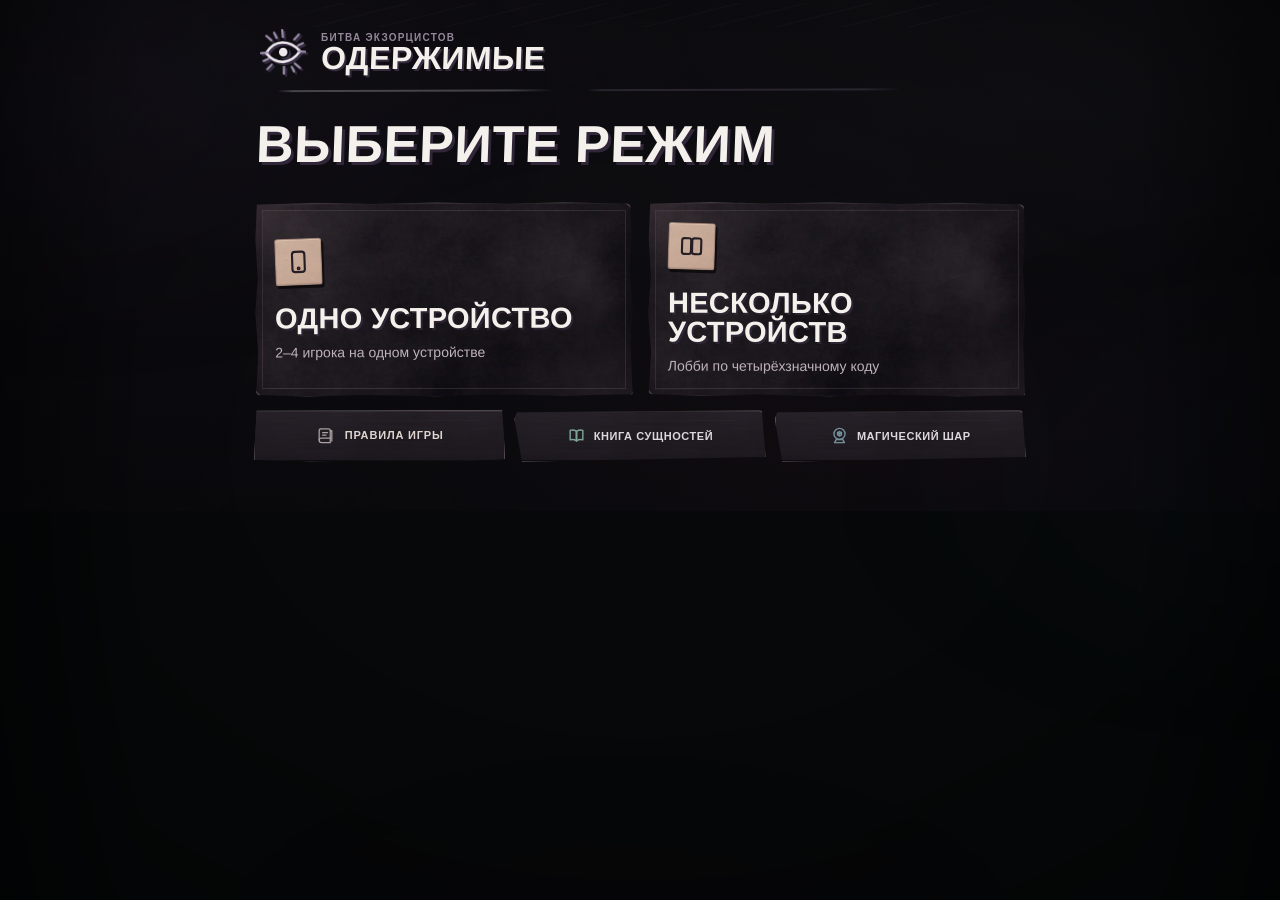
==== commit 122f39be: "Add files via upload" ====
--- a/index.html
+++ b/index.html
@@ -2,7 +2,7 @@
 <html lang="ru">
 <head>
   <meta charset="utf-8">
-  <meta name="app-revision" content="v56-material-2.4.0">
+  <meta name="app-revision" content="v56.5.0-original-palette-updated-personas">
   <meta name="viewport" content="width=device-width,initial-scale=1,viewport-fit=cover">
   <meta name="theme-color" content="#09080d">
   <meta name="color-scheme" content="dark">
@@ -13,7 +13,7 @@
   <meta name="description" content="Генератор одержимых и лобби для настольной игры «Битва экзорцистов».">
   <link rel="manifest" href="manifest.json">
   <link rel="icon" href="icon.svg" type="image/svg+xml">
-  <link rel="stylesheet" href="styles.css?v=56.3.0">
+  <link rel="stylesheet" href="styles.css?v=56.5.0">
   <title>Битва экзорцистов</title>
 </head>
 <body>
@@ -244,7 +244,7 @@
 
   <dialog id="share-dialog"><form method="dialog" class="dialog-card share-card gothic-panel"><button class="dialog-close" value="cancel" aria-label="Закрыть">×</button><p class="eyebrow">ПОДЕЛИТЬСЯ</p><h2 id="share-title">Битва экзорцистов</h2><p id="share-code-line" class="share-code-line hidden">Код: <strong id="share-code-value"></strong></p><div class="qr-shell"><img id="share-qr" alt="QR-код" hidden><span class="qr-placeholder">⌁</span></div><input id="share-url" class="share-url" type="text" readonly><p id="share-hint" class="share-hint"></p><div class="dialog-actions"><button id="copy-share" value="noop" type="button" class="ghost-button">Копировать</button><button id="native-share" value="noop" type="button" class="accent-button">Поделиться</button></div></form></dialog>
 
-  <script src="mobile-ball.js?v=56.3.0" defer></script>
-  <script src="app.js?v=56.3.0" defer></script>
+  <script src="mobile-ball.js?v=56.5.0" defer></script>
+  <script src="app.js?v=56.5.0" defer></script>
 </body>
 </html>
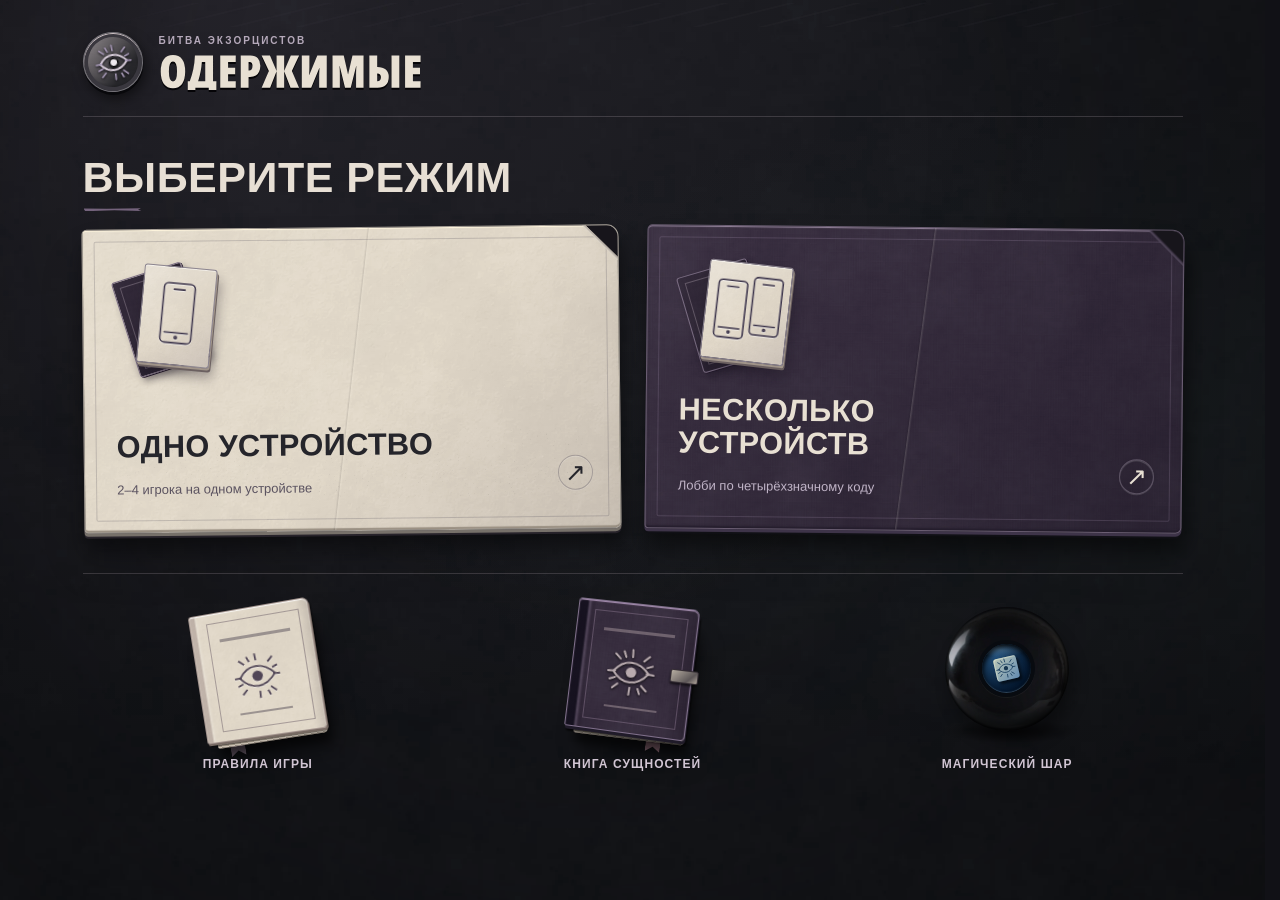
==== commit c6a47514: "Add files via upload" ====
--- a/index.html
+++ b/index.html
@@ -2,7 +2,7 @@
 <html lang="ru">
 <head>
   <meta charset="utf-8">
-  <meta name="app-revision" content="v56.5.0-original-palette-updated-personas">
+  <meta name="app-revision" content="v56.6.0-tactile-tabletop">
   <meta name="viewport" content="width=device-width,initial-scale=1,viewport-fit=cover">
   <meta name="theme-color" content="#09080d">
   <meta name="color-scheme" content="dark">
@@ -13,16 +13,17 @@
   <meta name="description" content="Генератор одержимых и лобби для настольной игры «Битва экзорцистов».">
   <link rel="manifest" href="manifest.json">
   <link rel="icon" href="icon.svg" type="image/svg+xml">
-  <link rel="stylesheet" href="styles.css?v=56.5.0">
+  <link rel="stylesheet" href="styles.css?v=56.6.0">
+  <link rel="stylesheet" href="tabletop.css?v=56.6.0">
   <title>Битва экзорцистов</title>
 </head>
-<body>
+<body data-ui="tabletop">
   <div class="ambient-fog" aria-hidden="true"><span></span><span></span><span></span></div>
   <main class="app-shell">
     <header class="topbar">
       <div class="brand">
         <span class="sigil" aria-hidden="true"><svg viewBox="0 0 48 48" class="radiant-eye"><path class="eye-shape" d="M8.4 24.4c4.4-6.3 9.3-9.3 15.7-9.1 6 .1 11 3 15.7 8.5-4.7 6-9.8 9.1-15.8 9.3-6.3.1-11.1-2.8-15.6-8.7Z"/><circle class="eye-iris" cx="24.2" cy="24.1" r="4.7"/><path class="eye-rays" d="M24 3.8l.4 6.4M24.4 37.8l-.3 6.3M3.7 24.4l6.2-.3M38.2 23.9l6.1.6M9.1 8.6l4.6 4.2M34.5 35l4.7 4.3M39.3 8.4l-4.6 4.5M13.3 35.3l-4.4 4.1M16.4 5.9l2.1 4.9M31.6 38l1.9 4.4M5.8 31.7l4.7-2M38.1 18.4l4.6-1.8"/></svg></span>
-        <div><p class="eyebrow">БИТВА ЭКЗОРЦИСТОВ</p><h1>Одержимые</h1></div>
+        <div><p class="eyebrow">БИТВА ЭКЗОРЦИСТОВ</p><h1 class="wordmark"><span class="sr-only">Одержимые</span><img src="assets/wordmark.svg" width="390" height="72" alt="" aria-hidden="true"></h1></div>
       </div>
       <span id="network-badge" class="network-badge hidden" aria-hidden="true">Локально</span>
     </header>
@@ -30,29 +31,14 @@
     <section id="home-screen" class="screen active">
       <div class="hero-copy"><h2>Выберите режим</h2></div>
       <div class="mode-grid">
-        <button id="mode-local" class="mode-card" type="button">
-          <span class="mode-icon" aria-hidden="true"><svg viewBox="0 0 24 24"><rect x="6.5" y="3" width="11" height="18" rx="2.5"/><circle cx="12" cy="17.8" r=".75"/></svg></span>
-          <strong>Одно устройство</strong><small>2–4 игрока на одном устройстве</small>
-        </button>
-        <button id="mode-online" class="mode-card" type="button">
-          <span class="mode-icon" aria-hidden="true"><svg viewBox="0 0 24 24"><rect x="3.5" y="5" width="8" height="14" rx="2"/><rect x="12.5" y="5" width="8" height="14" rx="2"/></svg></span>
-          <strong>Несколько устройств</strong><small>Лобби по четырёхзначному коду</small>
-        </button>
+        <button id="mode-local" class="mode-card" type="button"><span class="mode-folio-corner" aria-hidden="true"></span><span class="mode-visual" aria-hidden="true"><span class="mode-stack-card"><svg class="engraved-eye" viewBox="0 0 48 48"><path class="eye-shape" d="M8.4 24.4c4.4-6.3 9.3-9.3 15.7-9.1 6 .1 11 3 15.7 8.5-4.7 6-9.8 9.1-15.8 9.3-6.3.1-11.1-2.8-15.6-8.7Z"></path><circle class="eye-iris" cx="24.2" cy="24.1" r="4.7"></circle><path class="eye-rays" d="M24 3.8l.4 6.4M24.4 37.8l-.3 6.3M3.7 24.4l6.2-.3M38.2 23.9l6.1.6M9.1 8.6l4.6 4.2M34.5 35l4.7 4.3M39.3 8.4l-4.6 4.5M13.3 35.3l-4.4 4.1M16.4 5.9l2.1 4.9M31.6 38l1.9 4.4M5.8 31.7l4.7-2M38.1 18.4l4.6-1.8"></path></svg></span><span class="mode-device"><svg viewBox="0 0 80 104" aria-hidden="true"><rect x="20" y="10" width="40" height="77" rx="6"/><path d="M33 18h14M25 74h30"/><circle cx="40" cy="80" r="1.5"/></svg></span></span><span class="mode-copy"><strong>Одно устройство</strong><small>2–4 игрока на одном устройстве</small></span><span class="mode-enter" aria-hidden="true">&#8599;</span><span class="material-sheen" aria-hidden="true"></span></button>
+        <button id="mode-online" class="mode-card" type="button"><span class="mode-folio-corner" aria-hidden="true"></span><span class="mode-visual" aria-hidden="true"><span class="mode-stack-card"><svg class="engraved-eye" viewBox="0 0 48 48"><path class="eye-shape" d="M8.4 24.4c4.4-6.3 9.3-9.3 15.7-9.1 6 .1 11 3 15.7 8.5-4.7 6-9.8 9.1-15.8 9.3-6.3.1-11.1-2.8-15.6-8.7Z"></path><circle class="eye-iris" cx="24.2" cy="24.1" r="4.7"></circle><path class="eye-rays" d="M24 3.8l.4 6.4M24.4 37.8l-.3 6.3M3.7 24.4l6.2-.3M38.2 23.9l6.1.6M9.1 8.6l4.6 4.2M34.5 35l4.7 4.3M39.3 8.4l-4.6 4.5M13.3 35.3l-4.4 4.1M16.4 5.9l2.1 4.9M31.6 38l1.9 4.4M5.8 31.7l4.7-2M38.1 18.4l4.6-1.8"></path></svg></span><span class="mode-device"><svg viewBox="0 0 96 104" aria-hidden="true"><rect x="9" y="14" width="36" height="72" rx="5"/><rect x="53" y="7" width="36" height="72" rx="5"/><path d="M20 22h14M64 15h14M14 74h26M58 67h26"/><circle cx="27" cy="79" r="1.3"/><circle cx="71" cy="72" r="1.3"/></svg></span></span><span class="mode-copy"><strong>Несколько устройств</strong><small>Лобби по четырёхзначному коду</small></span><span class="mode-enter" aria-hidden="true">&#8599;</span><span class="material-sheen" aria-hidden="true"></span></button>
       </div>
       <button id="continue-local" class="ghost-button hidden home-continue" type="button">Продолжить партию</button>
       <div class="home-tools" aria-label="Быстрые инструменты">
-        <button id="open-rules-home" class="rules-launch" type="button" aria-label="Открыть правила игры">
-          <svg viewBox="0 0 24 24" fill="none" stroke="currentColor" stroke-width="1.6" stroke-linecap="round" stroke-linejoin="round" aria-hidden="true"><path d="M5 3.5h11a2 2 0 0 1 2 2V21H7a3 3 0 0 1-3-3V6a2.5 2.5 0 0 1 2.5-2.5Z"/><path d="M4 17.8c0-1.6 1-2.4 3-2.4h11M8.3 8.3h6.3M8.3 11.5h4.4M18 6h2v13"/></svg>
-          <span>ПРАВИЛА ИГРЫ</span>
-        </button>
-        <button id="open-entity-book-home" class="entity-book-launch home-book" type="button" aria-label="Открыть Книгу сущностей">
-          <svg viewBox="0 0 24 24" aria-hidden="true"><path d="M4 5.5c2.7-.7 5.3-.4 8 1.2v12c-2.7-1.6-5.3-1.9-8-1.2v-12Z"/><path d="M20 5.5c-2.7-.7-5.3-.4-8 1.2v12c2.7-1.6 5.3-1.9 8-1.2v-12Z"/><path d="M12 6.7V19"/></svg>
-          <span>КНИГА СУЩНОСТЕЙ</span>
-        </button>
-        <button id="open-magic-ball-home" class="magic-ball-launch home-ball" type="button" aria-label="Открыть Магический шар">
-          <svg viewBox="0 0 24 24" aria-hidden="true"><circle cx="12" cy="10" r="7"/><path d="M8 17h8l2.2 4H5.8L8 17Z"/><path d="M9.5 8.3 12 7l2.5 1.3v3L12 12.7l-2.5-1.4zM9.5 8.3l2.5 1.4 2.5-1.4M12 9.7v3"/></svg>
-          <span>МАГИЧЕСКИЙ ШАР</span>
-        </button>
+        <button id="open-rules-home" class="rules-launch" type="button" aria-label="Открыть правила игры"><span class="tool-object manual-prop" aria-hidden="true"><span class="book-pages"></span><span class="book-cover"><span class="book-cover-line"></span><svg class="engraved-eye" viewBox="0 0 48 48"><path class="eye-shape" d="M8.4 24.4c4.4-6.3 9.3-9.3 15.7-9.1 6 .1 11 3 15.7 8.5-4.7 6-9.8 9.1-15.8 9.3-6.3.1-11.1-2.8-15.6-8.7Z"></path><circle class="eye-iris" cx="24.2" cy="24.1" r="4.7"></circle><path class="eye-rays" d="M24 3.8l.4 6.4M24.4 37.8l-.3 6.3M3.7 24.4l6.2-.3M38.2 23.9l6.1.6M9.1 8.6l4.6 4.2M34.5 35l4.7 4.3M39.3 8.4l-4.6 4.5M13.3 35.3l-4.4 4.1M16.4 5.9l2.1 4.9M31.6 38l1.9 4.4M5.8 31.7l4.7-2M38.1 18.4l4.6-1.8"></path></svg><span class="book-corner"></span></span><span class="book-ribbon"></span></span><span class="tool-label">ПРАВИЛА ИГРЫ</span><span class="tool-arrow" aria-hidden="true">&#8599;</span></button>
+        <button id="open-entity-book-home" class="entity-book-launch home-book" type="button" aria-label="Открыть Книгу сущностей"><span class="tool-object grimoire-prop" aria-hidden="true"><span class="book-pages"></span><span class="book-cover"><span class="book-cover-line"></span><svg class="engraved-eye" viewBox="0 0 48 48"><path class="eye-shape" d="M8.4 24.4c4.4-6.3 9.3-9.3 15.7-9.1 6 .1 11 3 15.7 8.5-4.7 6-9.8 9.1-15.8 9.3-6.3.1-11.1-2.8-15.6-8.7Z"></path><circle class="eye-iris" cx="24.2" cy="24.1" r="4.7"></circle><path class="eye-rays" d="M24 3.8l.4 6.4M24.4 37.8l-.3 6.3M3.7 24.4l6.2-.3M38.2 23.9l6.1.6M9.1 8.6l4.6 4.2M34.5 35l4.7 4.3M39.3 8.4l-4.6 4.5M13.3 35.3l-4.4 4.1M16.4 5.9l2.1 4.9M31.6 38l1.9 4.4M5.8 31.7l4.7-2M38.1 18.4l4.6-1.8"></path></svg><span class="book-corner"></span></span><span class="book-ribbon"></span></span><span class="tool-label">КНИГА СУЩНОСТЕЙ</span><span class="tool-arrow" aria-hidden="true">&#8599;</span></button>
+        <button id="open-magic-ball-home" class="magic-ball-launch home-ball" type="button" aria-label="Открыть Магический шар"><span class="tool-object oracle-prop" aria-hidden="true"><span class="oracle-shadow"></span><span class="oracle-mini"><span class="oracle-window"><span class="oracle-facet"><svg class="engraved-eye" viewBox="0 0 48 48"><path class="eye-shape" d="M8.4 24.4c4.4-6.3 9.3-9.3 15.7-9.1 6 .1 11 3 15.7 8.5-4.7 6-9.8 9.1-15.8 9.3-6.3.1-11.1-2.8-15.6-8.7Z"></path><circle class="eye-iris" cx="24.2" cy="24.1" r="4.7"></circle><path class="eye-rays" d="M24 3.8l.4 6.4M24.4 37.8l-.3 6.3M3.7 24.4l6.2-.3M38.2 23.9l6.1.6M9.1 8.6l4.6 4.2M34.5 35l4.7 4.3M39.3 8.4l-4.6 4.5M13.3 35.3l-4.4 4.1M16.4 5.9l2.1 4.9M31.6 38l1.9 4.4M5.8 31.7l4.7-2M38.1 18.4l4.6-1.8"></path></svg></span></span></span></span><span class="tool-label">МАГИЧЕСКИЙ ШАР</span><span class="tool-arrow" aria-hidden="true">&#8599;</span></button>
       </div>
     </section>
 
@@ -117,9 +103,9 @@
         </div>
       </div>
       <div id="game-panel">
-        <div class="current-player"><p class="eyebrow">ЭКЗОРЦИСТ</p><h2 id="current-player-name">Игрок</h2><p id="control-hint"></p></div>
+        <div class="reading-head"><div class="current-player"><p class="eyebrow">ЭКЗОРЦИСТ</p><h2 id="current-player-name">Игрок</h2><p id="control-hint"></p></div>
         <section class="status-card" aria-live="polite"><div class="status-line"><span class="status-label">Считка</span><strong id="progress-text">0 / 6</strong></div><div class="progress-track"><span id="progress-bar"></span></div><p id="phase-hint"></p></section>
-        <section id="traits" class="traits" aria-label="Характеристики одержимого"></section>
+        </div><section id="traits" class="traits" aria-label="Характеристики одержимого"></section>
       </div>
     </section>
 
@@ -244,7 +230,8 @@
 
   <dialog id="share-dialog"><form method="dialog" class="dialog-card share-card gothic-panel"><button class="dialog-close" value="cancel" aria-label="Закрыть">×</button><p class="eyebrow">ПОДЕЛИТЬСЯ</p><h2 id="share-title">Битва экзорцистов</h2><p id="share-code-line" class="share-code-line hidden">Код: <strong id="share-code-value"></strong></p><div class="qr-shell"><img id="share-qr" alt="QR-код" hidden><span class="qr-placeholder">⌁</span></div><input id="share-url" class="share-url" type="text" readonly><p id="share-hint" class="share-hint"></p><div class="dialog-actions"><button id="copy-share" value="noop" type="button" class="ghost-button">Копировать</button><button id="native-share" value="noop" type="button" class="accent-button">Поделиться</button></div></form></dialog>
 
-  <script src="mobile-ball.js?v=56.5.0" defer></script>
-  <script src="app.js?v=56.5.0" defer></script>
+  <script src="mobile-ball.js?v=56.6.0" defer></script>
+  <script src="app.js?v=56.6.0" defer></script>
+<script src="tabletop.js?v=56.6.0" defer></script>
 </body>
 </html>
--- a/tabletop.css
+++ b/tabletop.css
@@ -0,0 +1,744 @@
+/* ODERZHIMYE 56.6 - tactile interface layer.
+   Gameplay, cube geometry and the persistent mobile globe are deliberately
+   outside this layer. Materials are small prerendered rasters, not live noise.
+   All moving decoration is finite, opacity/transform-only and motion-aware. */
+:root {
+  --t-ink:#e8e0d3; --t-muted:#b0a8af; --t-dim:#847c87;
+  --t-paper:#ded6c7; --t-print:#25252b; --t-print-muted:#5b555b;
+  --t-plum:#64576f; --t-sage:#a0b2a7; --t-blue:#99adba;
+  --t-line:rgba(207,192,205,.2); --t-ease:cubic-bezier(.2,.72,.2,1);
+  --t-body:"Trebuchet MS",Arial,sans-serif;
+  --t-display:Impact,Haettenschweiler,"Arial Narrow","Roboto Condensed",Arial,sans-serif;
+  --t-paper-map:url('assets/cotton-stock.webp');
+  --t-cloth-map:url('assets/violet-bookcloth.webp');
+  --t-metal-map:url('assets/pewter-grain.webp');
+  --t-leather-map:url('assets/ink-leather.webp');
+}
+html { min-height:100%; background:#111116; scrollbar-gutter:stable; }
+body[data-ui="tabletop"] {
+  margin:0; min-height:100svh; position:relative; isolation:isolate;
+  background:radial-gradient(ellipse at 18% 0%,rgba(116,102,124,.15),transparent 58%),
+    radial-gradient(ellipse at 98% 48%,rgba(60,87,86,.10),transparent 52%),
+    url('assets/tabletop-felt.webp') center top/512px 512px repeat #141419!important;
+  color:var(--t-ink)!important; font:400 16px/1.5 var(--t-body)!important;
+  -webkit-font-smoothing:antialiased;
+}
+body[data-ui]::before { content:none!important; }
+body[data-ui]::after {
+  content:""; position:fixed; inset:0; pointer-events:none; z-index:-1;
+  background:radial-gradient(ellipse at 45% 16%,transparent 35%,rgba(0,0,0,.33) 100%)!important;
+}
+body[data-ui] .ambient-fog { display:none!important; }
+body[data-ui] .app-shell {
+  position:relative; z-index:1; width:min(1100px,calc(100% - 64px))!important;
+  max-width:1100px!important; margin:0 auto!important;
+  padding:32px 0 max(48px,env(safe-area-inset-bottom))!important;
+}
+body[data-ui] button,body[data-ui] input,body[data-ui] select {
+  font-family:var(--t-body)!important; -webkit-tap-highlight-color:transparent;
+}
+body[data-ui] button { touch-action:manipulation; }
+body[data-ui] button:disabled { cursor:wait; }
+body[data-ui] button:not(:disabled) { cursor:pointer; }
+body[data-ui] .screen { animation:none!important; }
+body[data-ui] .screen:not(.active) { display:none!important; }
+body[data-ui] .sr-only {
+  position:absolute!important;width:1px!important;height:1px!important;padding:0!important;
+  margin:-1px!important;overflow:hidden!important;clip:rect(0,0,0,0)!important;
+  white-space:nowrap!important;border:0!important;
+}
+body[data-ui] :is(h1,h2,h3,h4,.mode-card strong) {
+  font-family:var(--t-display)!important; font-weight:800!important;
+  font-style:normal!important; letter-spacing:.012em!important; text-shadow:none!important;
+}
+body[data-ui] :is(.eyebrow,.setup-kicker,.entity-type,.effect-kicker,.trait-title) {
+  font-family:var(--t-body)!important; font-weight:700!important; font-size:10px!important;
+  line-height:1.4!important; letter-spacing:.14em!important; text-transform:uppercase;
+}
+body[data-ui] :is(button,input,select,summary):focus-visible {
+  outline:2px solid #c7dbd3!important; outline-offset:4px!important;
+}
+body[data-ui] .hidden,body[data-ui] [hidden] { display:none!important; }
+/* Identity: a small worn pewter seal and one consistent printed wordmark. */
+body[data-ui] .topbar {
+  margin:0 0 38px!important; padding:0 0 24px!important; min-height:0!important;
+  border:0!important; border-bottom:1px solid var(--t-line)!important;
+  display:flex;align-items:center;justify-content:space-between;gap:16px;
+}
+body[data-ui] .topbar::before,body[data-ui] .topbar::after { content:none!important; }
+body[data-ui] .brand { gap:16px!important; align-items:center!important; min-width:0; }
+body[data-ui] .brand > div { min-width:0; }
+body[data-ui] .brand .eyebrow { color:#b5a9ba!important; margin:0 0 5px!important;font-size:10px!important;letter-spacing:.2em!important; }
+body[data-ui] .brand .wordmark { margin:0!important;line-height:0!important; transform:none!important; }
+body[data-ui] .wordmark img { width:264px; max-width:100%; height:auto; display:block; filter:drop-shadow(0 2px 0 #050407); }
+body[data-ui] .sigil {
+  display:grid;place-items:center;flex:0 0 60px;width:60px!important;height:60px!important;
+  border:1px solid #727076!important;border-radius:50%!important;
+  background:linear-gradient(138deg,rgba(235,218,227,.30),rgba(7,8,13,.7) 70%),var(--t-metal-map) center/180px!important;
+  box-shadow:inset 0 1px 0 #ccc0c3,inset 0 0 0 4px #39373e,inset 0 -2px 4px #09090c,0 3px 0 #08080b,2px 7px 13px #0008!important;
+  transform:rotate(-9deg)!important;color:#d4c9d6!important;
+}
+body[data-ui] .sigil::before,body[data-ui] .sigil::after { content:none!important; }
+body[data-ui] .sigil .radiant-eye { width:41px!important;height:41px!important;filter:drop-shadow(0 1px 1px #09080d)!important;animation:none!important; }
+body[data-ui] .radiant-eye * { animation:none!important; }
+body[data-ui] .network-badge {
+  border:0!important;background:none!important;box-shadow:none!important;
+  color:#b8b0bc!important;max-width:150px;padding:4px 0!important;font:400 11px/1.4 var(--t-body)!important;
+}
+body[data-ui] .network-badge::before { content:"";display:inline-block;width:5px;height:5px;border-radius:50%;background:#96b19f;margin-right:7px;vertical-align:middle; }
+body[data-ui][data-screen="home-screen"] .network-badge { display:none!important; }
+/* Two game modes. Printed stock, cloth backing, layered device tokens. */
+body[data-ui] #home-screen .hero-copy { margin:0 0 22px!important; padding:0!important; }
+body[data-ui] #home-screen .hero-copy h2 {
+  font-size:clamp(30px,3.5vw,43px)!important;line-height:1.05!important;
+  text-transform:uppercase;transform:none!important;margin:0!important;color:#e7dfd4!important;
+}
+body[data-ui] #home-screen .mode-grid { display:grid!important;grid-template-columns:1fr 1fr!important;gap:26px!important; margin:0!important; }
+body[data-ui] #home-screen .mode-card {
+  position:relative;isolation:isolate;display:flex!important;flex-direction:column!important;align-items:flex-start!important;justify-content:flex-end!important;
+  min-width:0;width:100%;height:304px!important;min-height:0!important;padding:32px!important;margin:0!important;
+  border:1px solid #a8a198!important;border-radius:5px 12px 6px 4px!important;
+  clip-path:none!important;-webkit-mask:none!important;mask:none!important;overflow:hidden!important;
+  color:var(--t-print)!important;
+  background:linear-gradient(132deg,rgba(255,255,240,.09),transparent 56%,rgba(52,41,51,.14)),var(--t-paper-map) center/450px!important;
+  box-shadow:inset 0 1px 1px #fff6de,inset 0 -2px 1px #998f82,0 3px 0 #77716a,0 5px 0 #27232a,3px 15px 20px #0006,0 30px 46px #0002!important;
+  transform:rotate(-.6deg)!important; transition:transform .4s var(--t-ease),box-shadow .4s var(--t-ease)!important;
+  text-align:left;filter:none!important;
+}
+body[data-ui] #home-screen #mode-online {
+  color:var(--t-ink)!important;border-color:#6b5e73!important;
+  background:linear-gradient(138deg,rgba(104,88,114,.10),rgba(15,11,23,.34)),var(--t-cloth-map) center/370px!important;
+  transform:rotate(.6deg)!important;
+  box-shadow:inset 0 1px 1px #96869d,inset 0 -2px 2px #241d2c,0 3px 0 #3e3449,0 5px 0 #101015,3px 15px 20px #0007,0 30px 46px #0002!important;
+}
+body[data-ui] #home-screen .mode-card::before {
+  content:""!important;position:absolute!important;inset:11px!important;z-index:0!important;
+  background:none!important;border:1px solid #524c583d!important;border-radius:2px 5px 2px 2px!important;
+  opacity:1!important;transform:none!important;pointer-events:none;
+}
+body[data-ui] #home-screen #mode-online::before { border-color:#ccb6d32c!important; }
+body[data-ui] #home-screen .mode-card::after {
+  content:""!important;position:absolute!important;z-index:0!important;inset:0!important;
+  background:linear-gradient(97deg,transparent 49.7%,rgba(7,5,12,.09) 50%,rgba(255,249,233,.13) 50.15%,transparent 50.5%)!important;
+  opacity:1!important;pointer-events:none;transform:none!important;
+}
+body[data-ui] #home-screen .mode-card .mode-copy { position:relative;z-index:2;display:block;width:100%;padding-right:42px; }
+body[data-ui] #home-screen .mode-card strong {
+  display:block!important;font-size:clamp(24px,2.4vw,33px)!important;line-height:1.07!important;
+  color:inherit!important;text-transform:uppercase;max-width:355px!important;margin:0!important;
+}
+body[data-ui] #home-screen .mode-card small {
+  display:block!important;color:#5b5360!important;line-height:1.55!important;font:400 13px/1.55 var(--t-body)!important;
+  margin:12px 0 0!important;max-width:none!important;
+}
+body[data-ui] #home-screen #mode-online small { color:#c0b4c7!important; }
+body[data-ui] #home-screen .mode-card .mode-folio-corner {
+  position:absolute;top:-3px;right:-3px;width:41px;height:41px;z-index:4;
+  background:linear-gradient(225deg,#17151b 45%,#aaa198 46%,#e5dfd4 51%,#c6bcad 75%);
+  box-shadow:-1px 2px 3px #0003;clip-path:polygon(0 0,100% 0,100% 100%);
+}
+body[data-ui] #home-screen #mode-online .mode-folio-corner { background:linear-gradient(225deg,#17151b 45%,#2b2431 46%,#786b84 52%,#4a3e55 75%); }
+body[data-ui] #home-screen .mode-card .mode-enter {
+  position:absolute;right:27px;bottom:38px;display:grid;place-items:center;
+  width:35px;height:35px;border:1px solid #4e485654;border-radius:50%;font:400 25px/1 Arial,sans-serif!important;
+  color:inherit;box-shadow:inset 0 1px 1px #fff3,0 1px 0 #fff2;
+}
+body[data-ui] #home-screen #mode-online .mode-enter { border-color:#bbadc055; }
+body[data-ui] #home-screen .mode-card .mode-visual {
+  position:absolute;left:35px;top:27px;width:123px;height:123px;z-index:2;
+  pointer-events:none;perspective:600px;
+}
+.mode-stack-card,.mode-device { position:absolute;display:grid;place-items:center;left:16px;top:9px;width:73px;height:99px;border-radius:3px; }
+.mode-stack-card {
+  transform:rotate(-17deg) translate(-11px,1px);border:1px solid #786b80;
+  background:linear-gradient(120deg,#211d2922,#06050a66),var(--t-cloth-map) center/180px;
+  box-shadow:1px 1px 0 #211728,3px 5px 7px #17121d66;
+}
+.mode-stack-card::before { content:"";position:absolute;inset:6px;border:1px solid #bdadbb55; }
+.mode-stack-card .engraved-eye { width:43px;height:43px;stroke:#a497b3;fill:none;stroke-width:1.5; }
+.mode-stack-card .eye-iris { fill:#a497b3;stroke:none; }
+.mode-device {
+  transform:rotate(6deg) translate(6px,0);background:linear-gradient(140deg,#fff4,transparent 55%,#5a4d6029),var(--t-paper-map) center/250px;
+  border:1px solid #8c8590;box-shadow:inset 0 1px 0 #fff8,1px 2px 0 #a1958a,2px 4px 0 #6b6060,4px 10px 12px #19131d55;
+  transition:transform .45s var(--t-ease);
+}
+.mode-device svg { width:62px;height:83px;fill:none;stroke:#3f374c;stroke-width:2;stroke-linecap:round;stroke-linejoin:round;filter:drop-shadow(0 1px 0 #fff8); }
+#mode-online .mode-device { width:84px; }
+#mode-online .mode-device svg { width:77px; }
+body[data-ui] #home-screen .mode-card .material-sheen {
+  position:absolute;pointer-events:none;z-index:3;inset:-60% -90%;opacity:0;
+  background:linear-gradient(118deg,transparent 44%,#fff0dc17 48%,#fff9e82b 49%,#fff9e80a 56%,transparent 61%);
+  transition:opacity .4s ease;transform:translate3d(-18%,0,0);mix-blend-mode:normal;
+}
+/* The tools are recognisable objects on the table, not a third row of cards. */
+body[data-ui] #home-screen .home-tools {
+  display:grid!important;grid-template-columns:repeat(3,minmax(0,1fr))!important;gap:24px!important;
+  margin:42px 0 0!important;padding:24px 0 0!important;border-top:1px solid var(--t-line);
+}
+body[data-ui] #home-screen .home-tools > button {
+  position:relative;isolation:isolate;display:flex!important;flex-direction:column!important;align-items:center!important;justify-content:flex-start!important;
+  gap:15px!important;height:213px!important;min-height:0!important;min-width:0;padding:6px 8px 12px!important;
+  border:0!important;border-radius:0!important;background:none!important;background-image:none!important;
+  color:#d1c5d3!important;box-shadow:none!important;clip-path:none!important;transform:none!important;filter:none!important;
+  transition:color .2s ease!important;overflow:visible!important;
+}
+body[data-ui] #home-screen .home-tools > button::before,body[data-ui] #home-screen .home-tools > button::after { content:none!important; }
+body[data-ui] .tool-label { display:block;font:700 12px/1.5 var(--t-body)!important;letter-spacing:.09em;text-align:center;position:relative;z-index:2; }
+body[data-ui] .tool-arrow { position:absolute;right:13px;bottom:29px;font:400 19px/1 Arial;color:#b3a6b5;opacity:0;transform:translate(-4px,4px);transition:opacity .2s,transform .3s var(--t-ease); }
+.tool-object { position:relative;display:block;flex:0 0 136px;width:122px;height:136px;transition:transform .45s var(--t-ease); }
+.manual-prop { transform:rotate(-9deg) translateY(3px); }
+.grimoire-prop { transform:rotate(7deg) translateY(0); }
+.book-pages {
+  position:absolute;left:10px;top:10px;bottom:1px;right:1px;border-radius:2px 7px 4px 2px;
+  background:repeating-linear-gradient(0deg,#9a9084 0 1px,#d5cbbd 1px 2px,#b8ac9a 2px 3px);
+  box-shadow:3px 9px 10px #0008,7px 18px 23px #0005;
+}
+.book-cover {
+  position:absolute;inset:0 3px 7px 0;border-radius:3px 6px 4px 2px;border:1px solid #a4958f;
+  background:linear-gradient(90deg,rgba(75,48,58,.22) 0 5px,#ffffff30 6px,transparent 9px 90%,#40363d26),var(--t-paper-map) center/300px;
+  box-shadow:inset 0 1px 1px #fffc,1px 2px 0 #786b64,2px 3px 2px #0008;
+  transform-origin:7% center;transition:transform .45s var(--t-ease);transform:perspective(450px) rotateY(-6deg);
+}
+.book-cover-line { position:absolute;inset:9px 9px 9px 16px;border:1px solid #7568708c; }
+.book-cover::before,.book-cover::after { content:"";position:absolute;left:27px;right:20px;height:3px;background:#58515b;opacity:.5; }
+.book-cover::before { top:26px; }
+.book-cover::after { bottom:23px;left:36px;right:29px;height:2px; }
+.book-cover .engraved-eye {
+  position:absolute;width:53px;height:53px;left:32px;top:41px;stroke:#514656;stroke-width:1.6;fill:none;filter:drop-shadow(0 1px 0 #fff6);
+}
+.book-cover .eye-iris { fill:#514656;stroke:none; }
+.book-ribbon { position:absolute;width:15px;height:27px;bottom:-9px;left:22px;background:linear-gradient(90deg,#533e5144,transparent),#807080;clip-path:polygon(0 0,100% 0,100% 100%,50% 80%,0 100%);z-index:-1; }
+.grimoire-prop .book-cover {
+  border-color:#81718c;background:linear-gradient(90deg,#080612b3 0 8px,#ae99b83d 10px,#1f162555 13px,transparent 18px 84%,#0e091344),var(--t-cloth-map) center/235px;
+  box-shadow:inset 0 1px 1px #ab93b5,1px 3px 0 #201b29,2px 5px 2px #000b;
+}
+.grimoire-prop .book-cover-line { border-color:#ae98b256; }
+.grimoire-prop .book-cover::before,.grimoire-prop .book-cover::after { background:#c8b6b7;opacity:.38; }
+.grimoire-prop .book-cover .engraved-eye { stroke:#b8aaae;filter:drop-shadow(0 1px 1px #000c); }
+.grimoire-prop .book-cover .eye-iris { fill:#b8aaae; }
+.grimoire-prop .book-corner { position:absolute;right:-7px;top:59px;width:27px;height:13px;background:linear-gradient(135deg,#b6ada1,#5c5657 70%,#b0a69b);border:1px solid #352e34;box-shadow:0 2px 2px #0008;border-radius:2px; }
+.grimoire-prop .book-ribbon { left:83px;background:#9a7482; }
+.oracle-prop { width:150px; }
+.oracle-shadow { position:absolute;left:10px;right:4px;bottom:-3px;height:24px;background:radial-gradient(ellipse,#000a,transparent 70%); }
+.oracle-mini { position:absolute;left:13px;top:3px;width:124px;height:124px;border-radius:50%;background:url('assets/black-gloss-shell.webp') center/100% 100%;box-shadow:inset -4px -5px 8px #000b,5px 12px 15px #0005; }
+.oracle-window { position:absolute;left:33px;top:33px;width:57px;height:57px;border-radius:50%;background:radial-gradient(ellipse at 29% 25%,#224f79,#04172e 69%,#02070f);border:4px solid #080b10;box-shadow:0 1px 1px #ccc1,inset 1px 3px 5px #000e,inset 0 -1px 1px #b8dcf84a;overflow:hidden; }
+.oracle-window::after { content:"";position:absolute;inset:0;border-radius:50%;background:radial-gradient(ellipse 24px 7px at 19px 6px,#b1d9ed33,transparent); }
+.oracle-facet { position:absolute;inset:13px;transform:rotate(-13deg);border-radius:3px;background:linear-gradient(138deg,#bbc7b6,#638bb1);box-shadow:inset 1px 1px 1px #eef2d888,2px 3px 3px #0009; }
+.oracle-facet .engraved-eye { width:22px;height:22px;stroke:#1e4363;fill:none;stroke-width:2; }
+.oracle-facet .eye-iris { fill:#183751;stroke:none; }
+/* Ordinary controls: matching pressed metal and paper labels. */
+body[data-ui] :is(.accent-button,.ghost-button,.mini-button,.text-back,.game-control-row button,.game-quick-tools button) {
+  min-height:46px!important; border:1px solid #716674!important;border-radius:4px!important;
+  padding:12px 19px!important;font:700 13px/1.35 var(--t-body)!important;
+  letter-spacing:.015em!important;text-transform:none!important;clip-path:none!important;
+  background:linear-gradient(160deg,#15101cc2,#0b0911e3),var(--t-metal-map) center/300px!important;
+  box-shadow:inset 0 1px 0 #fff2,inset 0 -1px 0 #0009,0 2px 0 #07060b,0 5px 8px #0003!important;
+  color:var(--t-ink)!important;transform:none!important;
+  transition:transform .2s var(--t-ease),border-color .2s!important;
+}
+body[data-ui] :is(.accent-button,.ghost-button,.mini-button,.text-back)::before,
+body[data-ui] :is(.accent-button,.ghost-button,.mini-button,.text-back)::after { content:none!important; }
+body[data-ui] .accent-button {
+  border-color:#b3a89d!important;color:#2a2630!important;
+  background:linear-gradient(130deg,#fff2,transparent 60%,#43344221),var(--t-paper-map) center/350px!important;
+  box-shadow:inset 0 1px 0 #fff9,inset 0 -1px 0 #75677955,0 3px 0 #7b6e69,0 5px 0 #111018,0 9px 13px #0004!important;
+}
+body[data-ui] :is(.text-back,.game-menu-button) { background:none!important;box-shadow:none!important;border-color:transparent!important;color:#c0b2c2!important;padding-left:0!important; }
+body[data-ui] .home-continue { display:block;margin:24px 0 0 auto!important;min-width:240px; }
+body[data-ui] :is(.section-head,.current-player) h2 { text-transform:uppercase!important;line-height:1.1!important;color:var(--t-ink)!important; }
+body[data-ui] .section-head { margin:20px 0 30px!important; }
+body[data-ui] .section-head .eyebrow { margin:0 0 8px;color:#b1a2b5!important; }
+body[data-ui] .section-head h2 { font-size:42px!important;margin:0!important; }
+body[data-ui] :is(#local-setup-screen,#online-screen,#lobby-screen) { max-width:840px;margin:0 auto; }
+body[data-ui] #local-setup-screen { max-width:670px; }
+body[data-ui] .name-grid { grid-template-columns:1fr 1fr!important;gap:20px!important;margin:28px 0!important; }
+body[data-ui] .field { display:flex;flex-direction:column;gap:9px!important;margin:0; }
+body[data-ui] .field > span { font:700 11px/1.5 var(--t-body)!important;color:#c0b4c5!important;letter-spacing:.08em!important; }
+body[data-ui] :is(.field input,.field select,.share-url) {
+  min-width:0;min-height:52px!important;padding:12px 15px!important;width:100%;
+  border:1px solid #6d6171!important;border-radius:4px!important;
+  background:linear-gradient(#0a081185,#100d1666),var(--t-leather-map) center/350px!important;
+  color:#e5dcd7!important;font:400 16px/1.4 var(--t-body)!important;
+  box-shadow:inset 0 2px 5px #0009,0 1px 0 #ffffff18!important;letter-spacing:0!important;
+}
+body[data-ui] .field input:focus,body[data-ui] .field select:focus { border-color:#b3bfb6!important; }
+body[data-ui] select option { background:#25212a;color:#f1e7e0; }
+body[data-ui] .compact-field { max-width:240px!important; }
+body[data-ui] :is(.setup-card,.gothic-panel,.dialog-card) {
+  clip-path:none!important; border:1px solid #766779!important;border-radius:5px!important;
+  background:linear-gradient(145deg,#1a142126,#08070d70),var(--t-cloth-map) center/390px!important;
+  box-shadow:inset 0 1px 0 #ffffff20,inset 0 0 0 6px #0f0b1433,0 3px 0 #15111b,0 13px 25px #0005!important;
+}
+body[data-ui] .setup-card { padding:28px!important; }
+body[data-ui] .setup-kicker { color:#b8abbf!important;margin-bottom:20px!important; }
+body[data-ui] .online-grid { gap:24px!important; }
+body[data-ui] #start-local { margin-top:10px!important; }
+body[data-ui] .error-line { color:#e2a3ac!important;font-size:14px!important; }
+body[data-ui] .lobby-code-card { padding:24px!important;margin:20px 0 24px!important; }
+body[data-ui] .lobby-code-card strong { font:800 50px/1.1 var(--t-body)!important;letter-spacing:.16em!important; }
+body[data-ui] .lobby-layout { gap:24px!important; }
+body[data-ui] .lobby-layout .gothic-panel { padding:24px!important; }
+/* Compact table controls and a clear information hierarchy. */
+body[data-ui][data-screen="game-screen"] .topbar { margin-bottom:18px!important;padding-bottom:18px!important; }
+body[data-ui] #game-screen .game-control-panel { padding:0!important;margin:0 0 27px!important;background:none!important;border:0!important;box-shadow:none!important; }
+body[data-ui] #game-screen .game-control-row { margin:0 0 12px!important;gap:12px!important; }
+body[data-ui] #game-screen .game-control-row button { min-height:44px!important;padding:9px 14px!important; }
+body[data-ui] #game-screen .game-menu-button { padding-left:0!important; }
+body[data-ui] #game-screen .game-control-row button svg { width:18px!important;height:18px!important; }
+body[data-ui] #game-screen .player-nav {
+  display:block!important;padding:7px!important;margin:0!important;border:1px solid #766d7a66!important;border-radius:5px!important;
+  background:linear-gradient(#07070b44,#07070b66),var(--t-cloth-map) center/300px!important;
+  box-shadow:inset 0 2px 4px #0008,inset 0 0 0 1px #0c0b1280,0 1px 0 #ffffff18!important;
+}
+body[data-ui] #game-screen .player-nav::before,body[data-ui] #game-screen .player-nav::after { content:none!important; }
+body[data-ui] #game-screen .player-strip { display:grid!important;grid-template-columns:repeat(var(--player-count,2),minmax(0,1fr))!important;gap:8px!important;overflow:visible!important; }
+body[data-ui] #game-screen .player-tab {
+  display:flex!important;align-items:center!important;justify-content:flex-start!important;gap:13px!important;min-width:0!important;width:100%!important;
+  min-height:62px!important;padding:10px 16px!important;border:1px solid #76657566!important;border-radius:3px!important;
+  background:linear-gradient(130deg,#0c0a12aa,#17111a88),var(--t-leather-map) center/230px!important;
+  color:#b6aab9!important;box-shadow:inset 0 1px 0 #fff1,0 2px 3px #0004!important;
+  clip-path:none!important;transform:none!important;transition:background .15s,border-color .15s!important;
+}
+body[data-ui] #game-screen .player-tab::before,body[data-ui] #game-screen .player-tab::after { content:none!important; }
+body[data-ui] #game-screen .player-tab.active {
+  color:#2d2832!important;border-color:#aea198!important;
+  background:linear-gradient(120deg,#fff1,transparent,#61505b17),var(--t-paper-map) center/360px!important;
+  box-shadow:inset 0 1px 0 #fff9,0 2px 0 #877971,0 4px 5px #0008!important;
+}
+body[data-ui] #game-screen .player-tab-number { font:800 24px/1 var(--t-body)!important;letter-spacing:-.04em!important;color:inherit!important;flex-shrink:0; }
+body[data-ui] #game-screen .player-tab-name { min-width:0;font:700 12px/1.3 var(--t-body)!important;overflow:hidden;text-overflow:ellipsis;white-space:nowrap; }
+body[data-ui] #game-screen .game-quick-tools { display:flex!important;justify-content:flex-end!important;gap:10px!important;padding:14px 0 0!important;margin:0!important; }
+body[data-ui] #game-screen .game-quick-tools button { min-height:44px!important;padding:10px 15px!important;font-size:11px!important;letter-spacing:.02em!important;gap:9px!important; }
+body[data-ui] #game-screen .game-quick-tools button svg { width:18px!important;height:18px!important;color:#aea0b8!important; }
+body[data-ui] #game-screen .game-quick-tools button.boss-ready { border-color:#a8bca7!important; }
+body[data-ui] #game-screen .reading-head { display:grid;grid-template-columns:minmax(0,1fr) minmax(260px,.85fr);gap:38px;align-items:center;margin:0 0 23px; }
+body[data-ui] #game-screen .current-player { margin:0!important;padding:0!important;text-align:left!important; }
+body[data-ui] #game-screen .current-player .eyebrow { margin:0 0 8px!important;color:#afa0b2!important; }
+body[data-ui] #game-screen .current-player h2 { margin:0!important;font-size:36px!important;overflow-wrap:anywhere;transform:none!important; }
+body[data-ui] #game-screen #control-hint:empty { display:none; }
+body[data-ui] #game-screen .status-card {
+  margin:0!important;padding:14px 17px!important;min-width:0;border:1px solid #776a7840!important;border-radius:3px!important;
+  background:linear-gradient(135deg,#06070b77,#14121a44),var(--t-leather-map) center/340px!important;
+  box-shadow:inset 0 1px 4px #0006,0 1px 0 #ffffff15!important;clip-path:none!important;
+}
+body[data-ui] #game-screen .status-card::before,body[data-ui] #game-screen .status-card::after { content:none!important; }
+body[data-ui] #game-screen .status-label { color:#c6b9ca!important;font:700 12px/1.5 var(--t-body)!important;letter-spacing:.07em!important; }
+body[data-ui] #game-screen .status-line strong { color:#ece1dc!important;font:700 16px/1.2 var(--t-body)!important; }
+body[data-ui] #game-screen .progress-track { height:4px!important;background:#09090d!important;border:0!important;margin:9px 0 0!important;box-shadow:0 1px 0 #fff1!important;clip-path:none!important;border-radius:0!important; }
+body[data-ui] #game-screen #progress-bar { background:linear-gradient(90deg,#82718c,#b8c5b4)!important;box-shadow:0 1px 1px #fff3!important;transition:width .55s var(--t-ease)!important; }
+body[data-ui] #game-screen #phase-hint { margin:9px 0 0!important;color:#b0a5b5!important;font:400 11px/1.45 var(--t-body)!important; }
+/* Real sheet silhouettes. Shadows are outside the alpha mask, while the
+   pigment, fibres and shading are clipped to paper, never to its parent. */
+body[data-ui] #game-screen .traits { display:grid!important;grid-template-columns:repeat(2,minmax(0,1fr))!important;gap:21px 28px!important;align-items:start!important;padding:0!important; }
+body[data-ui] #game-screen .traits .trait,
+body[data-ui] #game-screen .traits .trait:is(.closed,.open) {
+  position:relative;isolation:isolate;width:100%!important;min-width:0;margin:0!important;min-height:174px!important;
+  padding:23px 29px 23px!important;border:0!important;border-radius:0!important;
+  background:none!important;background-image:none!important;box-shadow:none!important;
+  clip-path:none!important;-webkit-mask:none!important;mask:none!important;overflow:visible!important;filter:none!important;
+  color:#26232b!important;transition:none!important;
+}
+body[data-ui] #game-screen .traits .trait::before {
+  content:""!important;position:absolute;inset:0!important;z-index:-1!important;
+  background:linear-gradient(139deg,#fff7de11,transparent 48%,#45324311),var(--t-paper-map) center/470px!important;
+  -webkit-mask:var(--tear-mask) center/100% 100% no-repeat!important;
+  mask:var(--tear-mask) center/100% 100% no-repeat!important;
+  opacity:1!important;transform:none!important;box-shadow:inset 0 1px 1px #fff8!important;pointer-events:none;
+}
+body[data-ui] #game-screen .traits .trait::after {
+  content:""!important;position:absolute;inset:0!important;z-index:-2!important;height:100%!important;
+  background:var(--tear-mask) center/100% 100% no-repeat!important;
+  filter:brightness(0) blur(3px)!important;transform:translate(2px,7px)!important;
+  opacity:.52!important;animation:none!important;transition:none!important;pointer-events:none;
+}
+body[data-ui] #game-screen .traits .trait:nth-child(1) { transform:rotate(-.5deg)!important; }
+body[data-ui] #game-screen .traits .trait:nth-child(2) { transform:rotate(.35deg)!important; }
+body[data-ui] #game-screen .traits .trait:nth-child(3) { transform:rotate(.35deg)!important; }
+body[data-ui] #game-screen .traits .trait:nth-child(4) { transform:rotate(-.45deg)!important; }
+body[data-ui] #game-screen .traits .trait:nth-child(5) { transform:rotate(-.3deg)!important; }
+body[data-ui] #game-screen .traits .trait:nth-child(6) { transform:rotate(.5deg)!important; }
+body[data-ui] #game-screen .trait-top { min-height:30px;align-items:center!important;gap:8px!important; }
+body[data-ui] #game-screen .trait-title { display:flex!important;align-items:center!important;gap:12px!important;color:#58505a!important;font-size:10px!important;letter-spacing:.11em!important; }
+body[data-ui] #game-screen .trait-icon {
+  display:grid!important;place-items:center!important;flex:0 0 32px!important;width:32px!important;height:32px!important;
+  border:1px solid #68606a!important;border-radius:50%!important;
+  color:#e0d8ce!important;background:linear-gradient(145deg,#a48a9c18,#05050977),var(--t-leather-map) center/120px!important;
+  box-shadow:inset 0 1px 1px #c1aabc66,inset 0 -1px 2px #000a,0 2px 0 #817178,0 3px 4px #2c1f3a44!important;transform:rotate(-4deg)!important;
+}
+body[data-ui] #game-screen .trait-icon svg { width:18px!important;height:18px!important;filter:drop-shadow(0 1px 0 #0009); }
+body[data-ui] #game-screen .trait-value { margin:17px 0 0!important;color:#29242d!important;font:700 18px/1.43 var(--t-body)!important;letter-spacing:0!important;text-shadow:0 .3px 0 #483f401a!important;overflow-wrap:anywhere; }
+body[data-ui] #game-screen .trait.open .trait-value { padding-bottom:2px; }
+body[data-ui] #game-screen .trait-meta { margin:9px 0 0!important;color:#655967!important;font:400 11px/1.4 var(--t-body)!important; }
+body[data-ui] #game-screen .trait-meta:empty { display:none!important; }
+body[data-ui] #game-screen .mystery-plaque {
+  position:relative;display:inline-flex!important;align-items:center;gap:9px!important;
+  background:linear-gradient(90deg,#88708727,#8870870a)!important;border:0!important;box-shadow:none!important;
+  color:#625065!important;padding:1px 8px 2px!important;transform:rotate(-1deg)!important;
+}
+body[data-ui] #game-screen .mystery-word { font:800 20px/1.1 var(--t-body)!important;letter-spacing:.17em!important; }
+body[data-ui] #game-screen .mystery-dot { width:3px!important;height:3px!important;background:#807185!important; }
+body[data-ui] #game-screen .trait .paper-tape {
+  display:block;position:absolute!important;z-index:3;right:22px!important;top:-3px!important;bottom:auto!important;
+  width:48px!important;height:17px!important;pointer-events:none;
+  background:linear-gradient(180deg,#e6dbc166,#cfc0a566),url('assets/paper-tape.webp') center/130px!important;
+  border:1px solid #dacdb73b!important;box-shadow:0 1px 1px #3a292b26,inset 0 1px 0 #fffae34d!important;
+  transform:rotate(4deg)!important;opacity:.75!important;
+  clip-path:polygon(1% 0,98% 1%,100% 25%,98% 53%,100% 75%,98% 100%,1% 98%,3% 75%,0 50%,2% 25%);
+}
+body[data-ui] #game-screen .trait:nth-child(2n) .paper-tape { transform:rotate(-7deg)!important;right:35px!important; }
+body[data-ui] #game-screen .trait:nth-child(3n) .paper-tape { display:none!important; }
+body[data-ui] #game-screen .close-button {
+  min-width:56px!important;min-height:34px!important;padding:7px 9px!important;border:1px solid #7862744d!important;border-radius:3px!important;
+  color:#604757!important;background:#73596209!important;box-shadow:inset 0 1px 0 #fff3!important;font:700 10px/1 var(--t-body)!important;
+  text-transform:none!important;clip-path:none!important;
+}
+body[data-ui] #game-screen .reveal-button { position:absolute!important;inset:0!important;width:100%!important;height:100%!important;z-index:5!important;border:0!important;background:none!important;box-shadow:none!important; }
+body[data-ui] #game-screen .reveal-button:focus-visible { outline:2px solid #342438!important;outline-offset:-15px!important; }
+body[data-ui] #game-screen .trait:has(.reveal-button:hover) .mystery-plaque { color:#3f2f4c!important; }
+/* Shared modal choreography. The globe itself is not transformed by this. */
+body[data-ui] dialog { color:var(--t-ink); }
+body[data-ui] dialog::backdrop { background:#09080ddb!important;backdrop-filter:none!important; }
+body[data-ui].ui-modal-open { overflow:hidden; }
+body[data-ui] :is(.entity-book-dialog,.rules-dialog) {
+  position:fixed;inset:0;margin:auto!important;padding:0!important;
+  border:0!important;border-radius:7px!important;clip-path:none!important;-webkit-mask:none!important;mask:none!important;
+  background:transparent!important;box-shadow:0 35px 110px #000c!important;
+}
+body[data-ui] :is(.entity-book-close,.rules-close,.magic-ball-close,.dialog-close) {
+  display:grid!important;place-items:center!important;flex:0 0 44px!important;width:44px!important;height:44px!important;min-height:44px!important;
+  padding:0!important;border:1px solid #837787!important;border-radius:50%!important;
+  background:linear-gradient(140deg,#160f1daf,#080711d9),var(--t-metal-map) center/220px!important;
+  color:#e2d6de!important;box-shadow:inset 0 1px 0 #fffaed22,0 2px 0 #0a0710,0 4px 7px #0004!important;font:400 27px/1 Arial,sans-serif!important;transform:none!important;
+}
+body[data-ui] :is(.entity-book-header,.magic-ball-header,.rules-header) .eyebrow { color:#b8a9c1!important;font-size:9px!important; }
+body[data-ui] :is(.entity-book-header,.magic-ball-header,.rules-header) h2 { color:#e8e0d3!important;transform:none!important;font-style:normal!important;font-size:32px!important;line-height:1.1!important;margin:5px 0 0!important; }
+/* Entity folio: cover, stitched hinge, page edges, and substantial counters. */
+body[data-ui] #entity-book-dialog { width:min(860px,calc(100vw - 48px))!important;max-width:860px!important;max-height:calc(100dvh - 48px)!important;height:auto!important;overflow:visible!important; }
+body[data-ui] #entity-book-dialog .entity-book-shell {
+  position:relative;isolation:isolate;display:flex!important;flex-direction:column;
+  width:100%;max-height:calc(100dvh - 48px);padding:25px 23px 24px 30px!important;
+  border:1px solid #756a7c!important;border-radius:7px 10px 8px 5px!important;clip-path:none!important;overflow:hidden!important;
+  background:linear-gradient(100deg,#09070dc9 0 8px,#b9a8c33b 9px,#0b080f80 12px,transparent 25px 96%,#140d1b33),var(--t-cloth-map) center/420px!important;
+  box-shadow:inset 0 1px 0 #b3a2bf66,inset 0 -3px 1px #130b1dd9,inset 5px 0 6px #0007,0 3px 0 #281e30,0 5px 0 #09060f!important;
+}
+body[data-ui] #entity-book-dialog .entity-book-shell::before { content:""!important;position:absolute;left:14px;top:15px;bottom:15px;width:1px;background:repeating-linear-gradient(0deg,#c2a9b047 0 3px,transparent 3px 8px)!important;opacity:1!important; }
+body[data-ui] #entity-book-dialog .entity-book-shell::after { content:none!important; }
+body[data-ui] #entity-book-dialog .entity-book-header { display:flex;align-items:center;justify-content:space-between;gap:15px;flex:0 0 auto;margin:0 0 21px!important;padding:0!important;border:0!important; }
+body[data-ui] #entity-book-dialog .entity-tabs { display:grid!important;grid-template-columns:repeat(3,1fr)!important;gap:8px!important;margin:0 0 15px!important;padding:5px!important;flex:0 0 auto;
+  border:1px solid #100b1977!important;border-radius:3px!important;clip-path:none!important;
+  background:linear-gradient(#090711a3,#0b07118c),var(--t-cloth-map) center/240px!important;box-shadow:inset 0 2px 4px #0006,0 1px 0 #a991af30!important; }
+body[data-ui] #entity-book-dialog .entity-tab {
+  position:relative;display:flex;align-items:center;justify-content:center;gap:8px!important;min-width:0;min-height:44px!important;padding:8px!important;
+  border:1px solid transparent!important;border-radius:2px!important;background:none!important;color:#c0b1c9!important;box-shadow:none!important;
+  font:700 12px/1.3 var(--t-body)!important;letter-spacing:.03em!important;clip-path:none!important;transform:none!important;
+}
+body[data-ui] #entity-book-dialog .entity-tab::before,body[data-ui] #entity-book-dialog .entity-tab::after { content:none!important; }
+body[data-ui] #entity-book-dialog .entity-tab.active { color:#ede1dd!important;background:linear-gradient(115deg,#ddd0df10,#17102144),var(--t-cloth-map) center/220px!important;border-color:#9c819d88!important;box-shadow:inset 0 1px 0 #ddbbd92b,0 2px 0 #050409!important; }
+body[data-ui] #entity-book-dialog .entity-tab-mark { width:5px!important;height:5px!important;background:#b28d9d!important;opacity:.7!important;border-radius:50%; }
+body[data-ui] #entity-book-dialog .entity-tab[data-category="demon"] .entity-tab-mark { background:#c8847e!important; }
+body[data-ui] #entity-book-dialog .entity-tab[data-category="ghost"] .entity-tab-mark { background:#a2b8cd!important; }
+body[data-ui] #entity-book-dialog .entity-tab[data-category="succubus"] .entity-tab-mark { background:#ca97bb!important; }
+body[data-ui] #entity-book-dialog .entity-selector { display:grid!important;grid-template-columns:44px minmax(0,1fr) 44px!important;gap:10px!important;margin:0 0 17px!important;flex:0 0 auto; }
+body[data-ui] #entity-book-dialog .entity-step { min-height:44px!important;padding:0!important;border:1px solid #9c81935c!important;border-radius:3px!important;background:#17111e66!important;box-shadow:inset 0 1px 0 #fff1,0 2px 2px #0004!important;color:#d0c4d3!important;clip-path:none!important; }
+body[data-ui] #entity-book-dialog .entity-picker-toggle { display:flex;align-items:center;justify-content:center;gap:10px;min-width:0;min-height:44px!important;padding:8px 30px 8px 12px!important;
+  border:1px solid #9c849756!important;border-radius:3px!important;background:linear-gradient(#0e0a16a8,#14101d9c),var(--t-metal-map) center/250px!important;
+  box-shadow:inset 0 1px 0 #fff1,inset 0 2px 3px #0006!important;clip-path:none!important;
+}
+body[data-ui] #entity-book-dialog .entity-picker-toggle strong { font:700 13px/1.3 var(--t-body)!important;letter-spacing:.04em!important;color:#ddcedd!important;text-transform:uppercase!important; }
+body[data-ui] #entity-book-dialog .entity-picker-label { display:none!important; }
+body[data-ui] #entity-book-dialog .entity-picker-panel { flex:0 0 auto;max-height:210px;overflow:auto;margin:0 0 15px!important;padding:10px!important;border:1px solid #79607c!important;clip-path:none!important; }
+body[data-ui] #entity-book-dialog .entity-choice-grid { gap:5px!important; }
+body[data-ui] #entity-book-dialog .entity-choice { min-height:44px!important;font:400 13px/1.4 var(--t-body)!important;padding:9px!important; }
+body[data-ui] #entity-book-dialog .entity-detail {
+  position:relative;flex:1 1 auto;min-height:0;overflow:auto!important;overscroll-behavior:contain;scrollbar-width:thin;scrollbar-color:#85707c #cdc3b4;
+  margin:0 2px 0 0!important;padding:26px 28px 28px!important;border:1px solid #ab9e92!important;border-radius:2px 4px 4px 1px!important;clip-path:none!important;
+  background:linear-gradient(90deg,#64526330,transparent 24px 97%,#57475115),var(--t-paper-map) center/510px!important;
+  box-shadow:inset 1px 1px 0 #fff7,inset -1px -1px 2px #53413a24,2px 2px 0 #b9ad9a,3px 3px 0 #6a5e57,4px 4px 0 #cfc2ae,5px 5px 0 #50434b,5px 8px 12px #05030899!important;
+}
+body[data-ui] #entity-book-dialog .entity-detail::before,body[data-ui] #entity-book-dialog .entity-detail::after { content:none!important; }
+body[data-ui] #entity-book-dialog .entity-page-head { padding:0 0 20px!important;margin:0!important;border-bottom:1px solid #55435133!important;align-items:center!important;gap:16px!important; }
+body[data-ui] #entity-book-dialog .entity-type { color:#735166!important; }
+body[data-ui] #entity-book-dialog .entity-name { color:#302833!important;font-size:clamp(26px,3.2vw,38px)!important;line-height:1.07!important;letter-spacing:.01em!important;margin:6px 0 0!important;overflow-wrap:anywhere; }
+body[data-ui] #entity-book-dialog :is(.entity-hp,.effect-hp) {
+  width:55px!important;height:55px!important;flex:0 0 55px!important;min-width:55px!important;
+  display:flex!important;align-items:center;justify-content:center;flex-direction:column;gap:3px;
+  color:#e9dcd0!important;border:1px solid #70616c!important;border-radius:50%!important;clip-path:none!important;
+  background:linear-gradient(135deg,#a8889620,#03030880),var(--t-leather-map) center/120px!important;
+  box-shadow:inset 0 1px 1px #c2adb266,inset 0 -2px 3px #000b,0 2px 0 #958077,0 4px 6px #3726324d!important;transform:rotate(-5deg)!important;
+}
+body[data-ui] #entity-book-dialog :is(.entity-hp strong,.effect-hp b) { color:#f0e0d4!important;font:700 24px/1 var(--t-body)!important; }
+body[data-ui] #entity-book-dialog :is(.entity-hp span,.effect-hp small) { font:700 8px/1 var(--t-body)!important;letter-spacing:.08em!important;color:#c0aebb!important; }
+body[data-ui] #entity-book-dialog .entity-description-block { padding:19px 0!important;margin:0!important;border-bottom:1px solid #6e535d2e!important; }
+body[data-ui] #entity-book-dialog .entity-description-label { color:#775e70!important;font:700 9px/1.4 var(--t-body)!important;letter-spacing:.13em!important;margin:0 0 7px!important; }
+body[data-ui] #entity-book-dialog .entity-description { color:#423641!important;font:400 15px/1.65 var(--t-body)!important;margin:0!important; }
+body[data-ui] #entity-book-dialog .entity-effects { display:grid!important;grid-template-columns:1fr!important;gap:0!important;margin:0!important; }
+body[data-ui] #entity-book-dialog .entity-effect-card { padding:21px 0 17px!important;margin:0!important;border:0!important;border-bottom:1px solid #6e535d30!important;box-shadow:none!important;background:none!important;clip-path:none!important; }
+body[data-ui] #entity-book-dialog .entity-effect-card:last-child { border-bottom:0!important;padding-bottom:0!important; }
+body[data-ui] #entity-book-dialog .entity-effect-card::before,body[data-ui] #entity-book-dialog .entity-effect-card::after { content:none!important; }
+body[data-ui] #entity-book-dialog .entity-effect-top { display:flex!important;align-items:center!important;gap:15px!important; }
+body[data-ui] #entity-book-dialog .effect-hp { width:44px!important;height:44px!important;flex-basis:44px!important;min-width:44px!important; }
+body[data-ui] #entity-book-dialog .effect-hp b { font-size:20px!important; }
+body[data-ui] #entity-book-dialog .effect-kicker { color:#846876!important;font-size:8px!important;letter-spacing:.09em!important; }
+body[data-ui] #entity-book-dialog .entity-effect-top h4 { margin:3px 0 0!important;font-size:24px!important;line-height:1.12!important;color:#392c39!important; }
+body[data-ui] #entity-book-dialog .effect-rule { margin:15px 0 0 59px!important;padding:10px 12px!important;border:0!important;border-left:3px solid #ad8385!important;box-shadow:inset 0 1px 0 #fff2!important;background:#f9f2dc33!important;color:#332b35!important;font:700 15px/1.55 var(--t-body)!important; }
+body[data-ui] #entity-book-dialog .entity-story { margin:10px 0 0 59px!important; }
+body[data-ui] #entity-book-dialog .entity-story summary { color:#6d5265!important;font:700 11px/1.5 var(--t-body)!important;min-height:35px;display:flex;align-items:center;text-decoration:none!important; }
+body[data-ui] #entity-book-dialog .entity-story p { color:#50404d!important;font:400 14px/1.65 var(--t-body)!important;margin:8px 0 0!important; }
+/* Rules are a readable bound reference, with restrained paper and cloth. */
+body[data-ui] #rules-dialog { width:min(1040px,calc(100vw - 40px))!important;max-width:1040px!important;height:min(920px,calc(100dvh - 40px))!important;max-height:calc(100dvh - 40px)!important;overflow:hidden!important;border:1px solid #766578!important; }
+body[data-ui] #rules-dialog .rules-shell { background:linear-gradient(110deg,#08060d44,transparent),var(--t-cloth-map) center/400px!important; }
+body[data-ui] #rules-dialog .rules-header { background:none!important;border-color:#ad96a639!important;padding:20px 24px!important; }
+body[data-ui] #rules-dialog .rules-header::after { content:none!important; }
+body[data-ui] #rules-dialog .rules-header-mark { border-radius:3px!important;background:linear-gradient(135deg,#08061388,#17101dcc),var(--t-metal-map) center/250px!important;border-color:#a594a966!important;box-shadow:inset 0 1px 0 #fff2,0 2px 0 #130e1a!important; }
+body[data-ui] #rules-dialog .rules-search-bar { padding:12px 24px!important;background:#09050f44!important; }
+body[data-ui] #rules-dialog .rules-search-field { height:48px!important;border-color:#8b75885f!important;background:linear-gradient(#03040877,#07050d55),var(--t-leather-map) center/250px!important; }
+body[data-ui] #rules-dialog .rules-search-field input { font:400 15px/1.4 var(--t-body)!important;color:#e8dce7!important; }
+body[data-ui] #rules-dialog .rules-layout { grid-template-columns:211px minmax(0,1fr)!important; }
+body[data-ui] #rules-dialog .rules-toc { padding:22px 12px 16px 16px!important;border-color:#9d809838!important;background:linear-gradient(90deg,#12091677,transparent)!important; }
+body[data-ui] #rules-dialog .rules-toc-kicker { color:#b9a4bc!important;font:700 9px/1.5 var(--t-body)!important; }
+body[data-ui] #rules-dialog .rules-tab { min-height:54px!important;padding:10px!important;border-radius:2px!important; }
+body[data-ui] #rules-dialog .rules-tab-name { font:700 12px/1.4 var(--t-body)!important; }
+body[data-ui] #rules-dialog .rules-tab-num { font:700 18px/1 var(--t-body)!important;color:#b08b9f!important; }
+body[data-ui] #rules-dialog .rules-tab.active { background:var(--t-paper-map) center/370px!important;color:#372a3b!important;border-color:#b4a196!important;border-left:2px solid #8e6c83!important;box-shadow:inset 0 1px 0 #fff5,0 2px 0 #8b7877,2px 4px 7px #0005!important; }
+body[data-ui] #rules-dialog .rules-tab.active .rules-tab-num { color:#74526a!important; }
+body[data-ui] #rules-dialog .rules-scroll { background:#130e1777!important;padding:18px 22px 24px!important; }
+body[data-ui] #rules-dialog :is(.rules-paper,.rules-results) {
+  padding:28px 34px 35px!important;border:1px solid #b3a297!important;border-radius:2px!important;clip-path:none!important;
+  background:linear-gradient(90deg,#5a36451a,transparent 22px 96%,#59404d0e),var(--t-paper-map) center/500px!important;
+  box-shadow:inset 0 1px 0 #fff8,2px 2px 0 #9d8e7d,3px 3px 0 #d0bfa9,4px 4px 0 #706165,7px 11px 18px #0005!important;
+}
+body[data-ui] #rules-dialog :is(.rules-paper,.rules-results)::before { content:none!important; }
+body[data-ui] #rules-dialog .rules-page-heading h3 { font-size:34px!important;line-height:1.15!important;color:#372b3b!important; }
+body[data-ui] #rules-dialog .rules-page-heading p { font:400 15px/1.55 var(--t-body)!important;color:#705b6b!important; }
+body[data-ui] #rules-dialog .rules-block-heading h4 { font:700 20px/1.3 var(--t-body)!important;color:#483149!important; }
+body[data-ui] #rules-dialog .rules-block-body { font:400 16px/1.7 var(--t-body)!important;color:#423441!important;padding-left:32px!important; }
+body[data-ui] #rules-dialog .rules-note { background:#84607914!important;border-left-color:#9c788e!important; }
+body[data-ui] #rules-dialog .rules-result { background:#fff4df33!important;border-color:#92758a55!important;border-radius:2px!important; }
+body[data-ui] #rules-dialog .rules-result strong { font:700 18px/1.3 var(--t-body)!important; }
+body[data-ui] #rules-dialog .rules-result-excerpt { font:400 14px/1.65 var(--t-body)!important; }
+body[data-ui] #rules-dialog .rules-footer { background:#130d1a66!important;color:#b0a0b6!important;border-color:#9e879742!important;font:700 8px/1.4 var(--t-body)!important;padding:12px 23px!important; }
+/* The oracle rests in a textile-lined case. Nothing below .magic-ball is
+   touched: its sizing, shaders, optics and throw timings stay in styles.css. */
+body[data-ui] #magic-ball-dialog .magic-ball-shell {
+  background:linear-gradient(140deg,#6c5c7844,transparent 50%,#0a071133),var(--t-cloth-map) center/420px!important;
+  border:1px solid #8b7b92!important;border-radius:10px 10px 9px 9px!important;
+  box-shadow:inset 0 1px 1px #c8b7c53d,inset 0 0 0 7px #120a1933,inset 0 -3px 2px #170f2188,0 5px 0 #211827,0 24px 50px #0009!important;
+}
+body[data-ui] #magic-ball-dialog .magic-ball-header { align-items:center!important;gap:12px;padding-bottom:17px!important; border-bottom:1px solid #b49bb52e!important; }
+body[data-ui] #magic-ball-dialog .magic-ball-header h2 { font-family:var(--t-display)!important;font-size:30px!important; }
+body[data-ui] #magic-ball-dialog .magic-motion-button { min-height:44px!important;border-color:#b5a0b35c!important;border-radius:3px!important;box-shadow:inset 0 1px 0 #fff2,0 2px 0 #100b1888!important;font:700 12px/1.5 var(--t-body)!important; }
+body[data-ui] .dialog-card { padding:29px!important; }
+body[data-ui] .dialog-card h2 { font-size:29px!important;line-height:1.15!important; }
+body[data-ui] .dialog-card p { line-height:1.55!important; }
+body[data-ui] .toast {
+  z-index:10000;position:fixed!important;max-width:min(520px,calc(100vw - 32px))!important;
+  left:50%!important;bottom:max(24px,calc(env(safe-area-inset-bottom) + 12px))!important;
+  padding:14px 21px!important;border:1px solid #ad9e95!important;border-radius:4px!important;
+  background:var(--t-paper-map) center/310px!important;color:#372939!important;
+  font:700 13px/1.5 var(--t-body)!important;text-align:center!important;
+  box-shadow:inset 0 1px 0 #fff8,0 3px 0 #7d6e6a,0 10px 25px #0008!important;
+}
+/* Pointer affordances are intentionally absent during touch scrolling. */
+@media(hover:hover) and (pointer:fine) {
+  body[data-ui] #home-screen #mode-local:hover { transform:translateY(-5px) rotate(-.3deg)!important; }
+  body[data-ui] #home-screen #mode-online:hover { transform:translateY(-5px) rotate(.3deg)!important; }
+  body[data-ui] #home-screen .mode-card:hover .mode-device { transform:rotate(2deg) translate(6px,-3px); }
+  body[data-ui] #home-screen .mode-card:hover .material-sheen { opacity:1; }
+  body[data-ui] #home-screen .home-tools > button:hover { color:#f0e2e8!important; }
+  body[data-ui] #home-screen .home-tools > button:hover .tool-object { transform:translateY(-7px) rotate(-1deg); }
+  body[data-ui] #home-screen .home-tools > button:hover .book-cover { transform:perspective(450px) rotateY(-16deg); }
+  body[data-ui] #home-screen .home-tools > button:hover .tool-arrow { opacity:1;transform:translate(0,0); }
+  body[data-ui] :is(.accent-button,.ghost-button,.mini-button,.game-control-row button,.game-quick-tools button):hover { border-color:#c1b3c5!important; }
+}
+body[data-ui] #home-screen .mode-card:active { transform:translateY(2px) rotate(0)!important; }
+body[data-ui] #home-screen .home-tools > button:active .tool-object { transform:translateY(2px) rotate(0); }
+body[data-ui] :is(.accent-button,.ghost-button,.mini-button,.game-control-row button,.game-quick-tools button):active { transform:translateY(2px)!important; }
+body[data-ui] .screen-arrival { animation:t-arrival .46s var(--t-ease) both; }
+@keyframes t-arrival { from { opacity:0;transform:translateY(13px); } to { opacity:1;transform:translateY(0); } }
+@media(min-width:1400px) {
+  body[data-ui] .app-shell { padding-top:44px!important; }
+  body[data-ui] #home-screen .mode-card { height:320px!important; }
+  body[data-ui] #home-screen .home-tools { margin-top:46px!important; }
+}
+@media(max-width:760px) {
+  body[data-ui] .app-shell { width:calc(100% - 36px)!important;padding-top:max(21px,env(safe-area-inset-top))!important; }
+  body[data-ui] .topbar { margin-bottom:25px!important;padding-bottom:20px!important; }
+  body[data-ui] .sigil { width:49px!important;height:49px!important;flex-basis:49px!important; }
+  body[data-ui] .sigil .radiant-eye { width:34px!important;height:34px!important; }
+  body[data-ui] .brand { gap:12px!important; }
+  body[data-ui] .wordmark img { width:219px; }
+  body[data-ui] .brand .eyebrow { font-size:8px!important;letter-spacing:.15em!important; }
+  body[data-ui] #home-screen .hero-copy { margin-bottom:20px!important; }
+  body[data-ui] #home-screen .hero-copy h2 { font-size:30px!important; }
+  body[data-ui] #home-screen .mode-grid { grid-template-columns:1fr!important;gap:22px!important; }
+  body[data-ui] #home-screen .mode-card { height:167px!important;padding:25px 30px 25px 142px!important;justify-content:center!important; }
+  body[data-ui] #home-screen .mode-card .mode-visual { top:25px!important;left:18px!important;width:113px; }
+  body[data-ui] #home-screen .mode-card .mode-copy { padding-right:7px!important; }
+  body[data-ui] #home-screen .mode-card strong { font-size:25px!important;max-width:310px!important; }
+  body[data-ui] #home-screen .mode-card small { margin-top:10px!important;font-size:12px!important; }
+  body[data-ui] #home-screen .mode-card .mode-enter { display:none!important; }
+  body[data-ui] #home-screen .mode-card .mode-folio-corner { width:27px;height:27px; }
+  body[data-ui] #home-screen .home-tools { gap:12px!important;margin-top:30px!important;padding-top:24px!important; }
+  body[data-ui] #home-screen .home-tools > button { height:185px!important;padding:0!important;gap:12px!important; }
+  body[data-ui] .tool-object { width:105px;height:123px;flex-basis:123px; }
+  body[data-ui] .book-cover .engraved-eye { left:26px;top:37px;width:47px;height:47px; }
+  body[data-ui] .book-cover::before { top:22px; }
+  body[data-ui] .book-cover::after { bottom:18px; }
+  body[data-ui] .grimoire-prop .book-corner { top:52px; }
+  body[data-ui] .tool-label { font-size:10px!important;letter-spacing:.03em;line-height:1.5!important;max-width:125px; }
+  body[data-ui] .tool-arrow { display:none; }
+  body[data-ui] .oracle-prop { width:115px; }
+  body[data-ui] .oracle-mini { width:108px;height:108px;left:3px;top:6px; }
+  body[data-ui] .oracle-window { width:51px;height:51px;left:29px;top:28px; }
+  body[data-ui] .oracle-facet { inset:10px; }
+  body[data-ui] .network-badge { font-size:9px!important;max-width:90px; }
+  body[data-ui][data-screen="game-screen"] .wordmark img { width:184px; }
+  body[data-ui][data-screen="game-screen"] .sigil { width:40px!important;height:40px!important;flex-basis:40px!important; }
+  body[data-ui][data-screen="game-screen"] .sigil .radiant-eye { width:29px!important;height:29px!important; }
+  body[data-ui] #game-screen .game-control-panel { margin-bottom:24px!important; }
+  body[data-ui] #game-screen .player-tab { flex-direction:column!important;gap:4px!important;min-height:60px!important;padding:9px 5px!important; }
+  body[data-ui] #game-screen .player-tab-name { max-width:100%;font-size:10px!important; }
+  body[data-ui] #game-screen .player-tab-number { font-size:21px!important; }
+  body[data-ui] #game-screen .game-quick-tools { gap:10px!important;justify-content:stretch!important;padding-top:15px!important; }
+  body[data-ui] #game-screen .game-quick-tools button { flex:1!important;justify-content:center!important;font-size:10px!important;padding:10px 7px!important;gap:7px!important; }
+  body[data-ui] #game-screen .reading-head { gap:16px;grid-template-columns:minmax(0,1fr) minmax(130px,.75fr);margin-bottom:22px; }
+  body[data-ui] #game-screen .current-player .eyebrow { font-size:8px!important;margin-bottom:7px!important; }
+  body[data-ui] #game-screen .current-player h2 { font-size:28px!important; }
+  body[data-ui] #game-screen .status-card { padding:11px 12px!important; }
+  body[data-ui] #game-screen #phase-hint { font-size:10px!important;line-height:1.4!important; }
+  body[data-ui] #game-screen .traits { grid-template-columns:1fr!important;gap:19px!important; }
+  body[data-ui] #game-screen .traits .trait,body[data-ui] #game-screen .traits .trait:is(.closed,.open) { min-height:149px!important;padding:19px 25px 22px!important; }
+  body[data-ui] #game-screen .trait-value { font-size:17px!important;margin-top:14px!important; }
+  body[data-ui] #game-screen .trait-meta { font-size:10px!important;margin-top:8px!important; }
+  body[data-ui] #game-screen .trait-title { font-size:9px!important;gap:11px!important; }
+  body[data-ui] #game-screen .trait-icon { width:29px!important;height:29px!important;flex-basis:29px!important; }
+  body[data-ui] #game-screen .mystery-word { font-size:19px!important; }
+  body[data-ui] .section-head h2 { font-size:36px!important; }
+  body[data-ui] .online-grid { grid-template-columns:1fr!important; }
+  body[data-ui] .name-grid { gap:18px!important; }
+  body[data-ui] .setup-card { padding:24px!important; }
+  body[data-ui] #entity-book-dialog { width:calc(100vw - 20px)!important;max-width:calc(100vw - 20px)!important;max-height:calc(100dvh - 24px)!important; }
+  body[data-ui] #entity-book-dialog .entity-book-shell { max-height:calc(100dvh - 24px);padding:17px 12px 17px 19px!important; }
+  body[data-ui] #entity-book-dialog .entity-book-shell::before { left:7px; }
+  body[data-ui] #entity-book-dialog .entity-book-header { margin-bottom:15px!important;gap:10px; }
+  body[data-ui] :is(.entity-book-header,.magic-ball-header,.rules-header) h2 { font-size:25px!important; }
+  body[data-ui] #entity-book-dialog .entity-tab { font-size:10px!important;padding:6px 3px!important;gap:5px!important; }
+  body[data-ui] #entity-book-dialog .entity-tabs { gap:4px!important;padding:4px!important;margin-bottom:11px!important; }
+  body[data-ui] #entity-book-dialog .entity-selector { gap:6px!important;margin-bottom:14px!important; }
+  body[data-ui] #entity-book-dialog .entity-picker-toggle strong { font-size:11px!important; }
+  body[data-ui] #entity-book-dialog .entity-detail { padding:20px 17px!important; }
+  body[data-ui] #entity-book-dialog .entity-name { font-size:26px!important; }
+  body[data-ui] #entity-book-dialog .entity-description { font-size:14px!important;line-height:1.6!important; }
+  body[data-ui] #entity-book-dialog .entity-effect-top h4 { font-size:21px!important; }
+  body[data-ui] #entity-book-dialog .effect-rule { margin-left:0!important;font-size:14px!important;line-height:1.6!important; }
+  body[data-ui] #entity-book-dialog .entity-story { margin-left:0!important; }
+  body[data-ui] #entity-book-dialog .entity-story p { font-size:13px!important; }
+  body[data-ui] #rules-dialog { width:calc(100vw - 16px)!important;height:calc(100dvh - 20px)!important;max-height:calc(100dvh - 20px)!important; }
+  body[data-ui] #rules-dialog .rules-header { padding:15px 14px!important;gap:11px; }
+  body[data-ui] #rules-dialog .rules-header-mark { display:none!important; }
+  body[data-ui] #rules-dialog .rules-header .eyebrow { font-size:8px!important; }
+  body[data-ui] #rules-dialog .rules-search-bar { padding:10px 12px!important; }
+  body[data-ui] #rules-dialog .rules-search-field input { font-size:14px!important; }
+  body[data-ui] #rules-dialog .rules-layout { display:flex!important;flex-direction:column!important; }
+  body[data-ui] #rules-dialog .rules-toc { flex:0 0 auto;max-height:74px;padding:9px 12px!important;border-right:0!important;border-bottom:1px solid #967b9144;overflow:visible!important; }
+  body[data-ui] #rules-dialog .rules-toc-kicker,body[data-ui] #rules-dialog .rules-toc-seal { display:none!important; }
+  body[data-ui] #rules-dialog .rules-tabs { display:flex!important;flex-direction:row!important;gap:7px!important;overflow-x:auto;padding-bottom:5px;scrollbar-width:thin; }
+  body[data-ui] #rules-dialog .rules-tab { flex:0 0 auto;width:auto!important;min-height:43px!important;padding:8px 11px!important;gap:7px; }
+  body[data-ui] #rules-dialog .rules-tab-name { font-size:11px!important;white-space:nowrap; }
+  body[data-ui] #rules-dialog .rules-tab-num { font-size:15px!important;flex-basis:auto!important; }
+  body[data-ui] #rules-dialog .rules-scroll { flex:1;min-height:0;padding:12px 12px 17px!important; }
+  body[data-ui] #rules-dialog :is(.rules-paper,.rules-results) { padding:20px 18px 28px!important; }
+  body[data-ui] #rules-dialog .rules-page-heading h3 { font-size:30px!important; }
+  body[data-ui] #rules-dialog .rules-block-heading h4 { font-size:18px!important; }
+  body[data-ui] #rules-dialog .rules-block-body { font-size:15px!important;line-height:1.7!important;padding-left:0!important; }
+  body[data-ui] #rules-dialog .rules-page-heading p { font-size:14px!important; }
+  body[data-ui] #rules-dialog .rules-footer { padding:10px 13px!important;font-size:7px!important;gap:10px; }
+  body[data-ui] #magic-ball-dialog .magic-ball-header h2 { font-size:25px!important; }
+}
+@media(max-width:380px) {
+  body[data-ui] .app-shell { width:calc(100% - 28px)!important; }
+  body[data-ui] .wordmark img { width:201px; }
+  body[data-ui] #home-screen .mode-card { height:158px!important;padding-left:115px!important;padding-right:21px!important; }
+  body[data-ui] #home-screen .mode-card .mode-visual { transform:scale(.83);transform-origin:0 center;left:12px!important;top:18px!important; }
+  body[data-ui] #home-screen .mode-card strong { font-size:23px!important; }
+  body[data-ui] #home-screen .mode-card small { font-size:11px!important; }
+  body[data-ui] #home-screen .home-tools { gap:7px!important; }
+  body[data-ui] .tool-object { transform:scale(.88) rotate(-6deg);transform-origin:center center; }
+  body[data-ui] .grimoire-prop { transform:scale(.88) rotate(5deg); }
+  body[data-ui] .oracle-prop { transform:scale(.88); }
+  body[data-ui] #home-screen .home-tools > button { gap:5px!important; }
+  body[data-ui] .tool-label { font-size:9px!important; }
+  body[data-ui][data-screen="game-screen"] .wordmark img { width:166px; }
+  body[data-ui] .network-badge { max-width:70px;font-size:8px!important; }
+  body[data-ui] #game-screen .reading-head { grid-template-columns:minmax(0,1fr) 133px;gap:10px; }
+  body[data-ui] #game-screen .current-player h2 { font-size:25px!important; }
+  body[data-ui] .name-grid { grid-template-columns:1fr!important; }
+  body[data-ui] #entity-book-dialog .entity-book-header h2 { font-size:23px!important; }
+}
+@media(max-height:520px) and (orientation:landscape) {
+  body[data-ui] #entity-book-dialog .entity-book-header { margin-bottom:8px!important; }
+  body[data-ui] #entity-book-dialog .entity-book-header .eyebrow { display:none!important; }
+  body[data-ui] #entity-book-dialog .entity-book-header h2 { font-size:23px!important; }
+  body[data-ui] #entity-book-dialog .entity-tabs { margin-bottom:7px!important; }
+  body[data-ui] #entity-book-dialog .entity-selector { margin-bottom:7px!important; }
+  body[data-ui] #entity-book-dialog .entity-book-shell { padding-top:10px!important;padding-bottom:12px!important; }
+}
+@media(prefers-reduced-motion:reduce) {
+  body[data-ui] *,body[data-ui] *::before,body[data-ui] *::after { scroll-behavior:auto!important; }
+  body[data-ui] :is(.mode-card,.tool-object,.book-cover,.material-sheen,.tool-arrow,.mode-device,.screen-arrival,.progress-track span) { animation:none!important;transition:none!important; }
+  body[data-ui] .material-sheen { display:none!important; }
+}
+/* Optical QA: normal paper compositing is essential here. Legacy multiply
+   blended the new opaque sheet into its own black cast shadow. */
+body[data-ui] #game-screen .traits .trait::before { mix-blend-mode:normal!important; }
+body[data-ui] #game-screen .traits .trait::after { mix-blend-mode:normal!important;opacity:.42!important;filter:brightness(0) blur(3px)!important; }
+body[data-ui] #game-screen .trait-title { text-shadow:none!important; }
+body[data-ui] #game-screen :is(.game-control-row,.game-quick-tools) button span { font-family:var(--t-body)!important;font-size:12px!important;font-weight:700!important; }
+body[data-ui] #game-screen .game-control-row .game-menu-button { background:none!important;border-color:transparent!important;box-shadow:none!important;padding-left:0!important; }
+body[data-ui] #game-screen #progress-bar::before,body[data-ui] #game-screen #progress-bar::after { content:none!important; }
+body[data-ui] #home-screen .hero-copy h2 { position:relative;display:inline-block;padding-bottom:5px; }
+body[data-ui] #home-screen .hero-copy h2::after { content:"";position:absolute;left:1px;bottom:-6px;width:58px;height:3px;background:#8b7694;clip-path:polygon(0 10%,40% 23%,99% 0,94% 54%,100% 93%,53% 70%,3% 100%);opacity:.8; }
+body[data-ui] #home-screen .mode-copy::after { content:"";position:absolute;inset:0;pointer-events:none;background:url('assets/print-dust.webp') center/350px;opacity:.4; }
+@media(max-width:760px) {
+  body[data-ui] #game-screen .status-card:not(.complete-state) #phase-hint { position:absolute!important;width:1px!important;height:1px!important;padding:0!important;margin:-1px!important;overflow:hidden!important;clip:rect(0,0,0,0)!important;white-space:nowrap!important; }
+  body[data-ui] #game-screen .trait-title { font-size:10px!important; }
+  body[data-ui] #game-screen .trait-meta { font-size:11px!important; }
+  body[data-ui] #game-screen :is(.game-control-row,.game-quick-tools) button span { font-size:11px!important; }
+}
+
+/* Keep the desktop token label in the same physical tile as its number. */
+body[data-ui] #game-screen .player-tab { height:auto!important;flex-direction:row!important; }
+body[data-ui] #game-screen .player-tab-name { width:auto!important;flex:1 1 auto!important;min-height:1.3em;text-align:left!important; }
+body[data-ui] #game-screen .game-quick-tools { width:100%!important;max-width:none!important; }
+@media (max-width:760px) {
+  body[data-ui] #game-screen .player-tab { flex-direction:column!important; }
+  body[data-ui] #game-screen .player-tab-name { flex:0 0 auto!important;text-align:center!important; }
+}
+
+/* Safe-area clearance in installed mobile views; input text remains 16px
+   so focusing the search field does not request an iOS text-field zoom. */
+body[data-ui] { --t-dialog-y:max(24px,calc(env(safe-area-inset-top) + 8px),calc(env(safe-area-inset-bottom) + 8px)); }
+body[data-ui] #entity-book-dialog,
+body[data-ui] #entity-book-dialog .entity-book-shell { max-height:calc(100dvh - var(--t-dialog-y) - var(--t-dialog-y))!important; }
+body[data-ui] #rules-dialog { height:min(920px,calc(100dvh - var(--t-dialog-y) - var(--t-dialog-y)))!important;max-height:calc(100dvh - var(--t-dialog-y) - var(--t-dialog-y))!important; }
+body[data-ui] #game-screen .close-button { min-height:44px!important;min-width:56px!important; }
+body[data-ui] #entity-book-dialog .entity-story summary { min-height:44px; }
+@media(max-width:760px) {
+  body[data-ui] { --t-dialog-y:max(12px,calc(env(safe-area-inset-top) + 8px),calc(env(safe-area-inset-bottom) + 8px)); }
+  body[data-ui] .app-shell { padding-top:max(21px,calc(env(safe-area-inset-top) + 12px))!important; }
+  body[data-ui] #rules-dialog .rules-search-field input { font-size:16px!important; }
+  body[data-ui] #rules-dialog .rules-tab { min-height:44px!important; }
+}
+body[data-ui] {
+  --t-edge-x:max(32px,calc(env(safe-area-inset-left) + 12px),calc(env(safe-area-inset-right) + 12px));
+  --t-dialog-x:max(24px,calc(env(safe-area-inset-left) + 6px),calc(env(safe-area-inset-right) + 6px));
+}
+body[data-ui] .app-shell { width:min(1100px,calc(100% - var(--t-edge-x) - var(--t-edge-x)))!important; }
+body[data-ui] #entity-book-dialog { width:min(860px,calc(100vw - var(--t-dialog-x) - var(--t-dialog-x)))!important; }
+body[data-ui] #rules-dialog { width:min(1040px,calc(100vw - var(--t-dialog-x) - var(--t-dialog-x)))!important; }
+@media(max-width:760px) {
+  body[data-ui] {
+    --t-edge-x:max(18px,calc(env(safe-area-inset-left) + 12px),calc(env(safe-area-inset-right) + 12px));
+    --t-dialog-x:max(10px,calc(env(safe-area-inset-left) + 6px),calc(env(safe-area-inset-right) + 6px));
+  }
+}
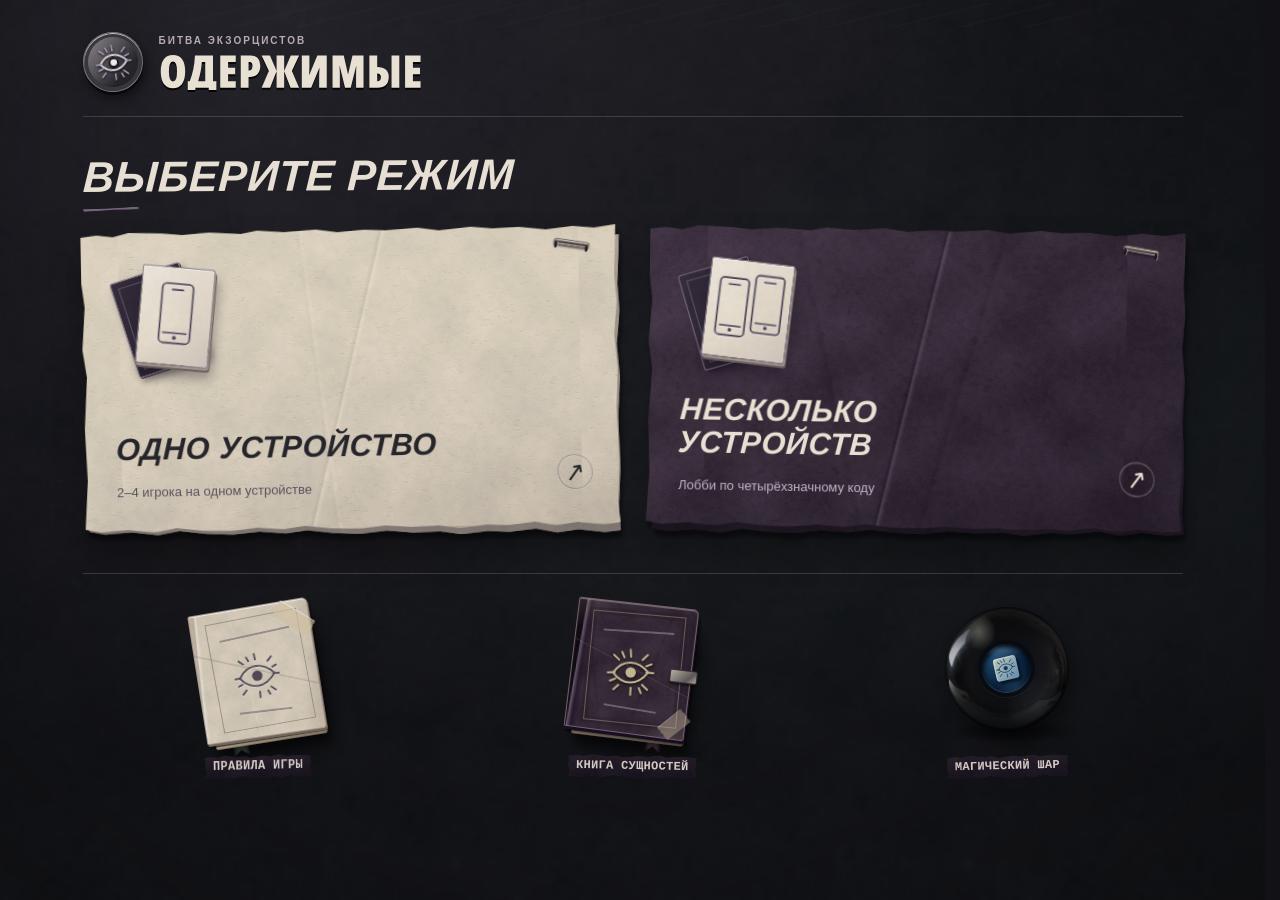
==== commit 356d2562: "Add files via upload" ====
--- a/index.html
+++ b/index.html
@@ -2,7 +2,7 @@
 <html lang="ru">
 <head>
   <meta charset="utf-8">
-  <meta name="app-revision" content="v56.6.0-tactile-tabletop">
+  <meta name="app-revision" content="v56.6.1-torn-fieldnotes">
   <meta name="viewport" content="width=device-width,initial-scale=1,viewport-fit=cover">
   <meta name="theme-color" content="#09080d">
   <meta name="color-scheme" content="dark">
@@ -13,8 +13,9 @@
   <meta name="description" content="Генератор одержимых и лобби для настольной игры «Битва экзорцистов».">
   <link rel="manifest" href="manifest.json">
   <link rel="icon" href="icon.svg" type="image/svg+xml">
-  <link rel="stylesheet" href="styles.css?v=56.6.0">
-  <link rel="stylesheet" href="tabletop.css?v=56.6.0">
+  <link rel="stylesheet" href="styles.css?v=56.6.1">
+  <link rel="stylesheet" href="tabletop.css?v=56.6.1">
+  <link rel="stylesheet" href="fieldnotes.css?v=56.6.1">
   <title>Битва экзорцистов</title>
 </head>
 <body data-ui="tabletop">
@@ -31,14 +32,14 @@
     <section id="home-screen" class="screen active">
       <div class="hero-copy"><h2>Выберите режим</h2></div>
       <div class="mode-grid">
-        <button id="mode-local" class="mode-card" type="button"><span class="mode-folio-corner" aria-hidden="true"></span><span class="mode-visual" aria-hidden="true"><span class="mode-stack-card"><svg class="engraved-eye" viewBox="0 0 48 48"><path class="eye-shape" d="M8.4 24.4c4.4-6.3 9.3-9.3 15.7-9.1 6 .1 11 3 15.7 8.5-4.7 6-9.8 9.1-15.8 9.3-6.3.1-11.1-2.8-15.6-8.7Z"></path><circle class="eye-iris" cx="24.2" cy="24.1" r="4.7"></circle><path class="eye-rays" d="M24 3.8l.4 6.4M24.4 37.8l-.3 6.3M3.7 24.4l6.2-.3M38.2 23.9l6.1.6M9.1 8.6l4.6 4.2M34.5 35l4.7 4.3M39.3 8.4l-4.6 4.5M13.3 35.3l-4.4 4.1M16.4 5.9l2.1 4.9M31.6 38l1.9 4.4M5.8 31.7l4.7-2M38.1 18.4l4.6-1.8"></path></svg></span><span class="mode-device"><svg viewBox="0 0 80 104" aria-hidden="true"><rect x="20" y="10" width="40" height="77" rx="6"/><path d="M33 18h14M25 74h30"/><circle cx="40" cy="80" r="1.5"/></svg></span></span><span class="mode-copy"><strong>Одно устройство</strong><small>2–4 игрока на одном устройстве</small></span><span class="mode-enter" aria-hidden="true">&#8599;</span><span class="material-sheen" aria-hidden="true"></span></button>
-        <button id="mode-online" class="mode-card" type="button"><span class="mode-folio-corner" aria-hidden="true"></span><span class="mode-visual" aria-hidden="true"><span class="mode-stack-card"><svg class="engraved-eye" viewBox="0 0 48 48"><path class="eye-shape" d="M8.4 24.4c4.4-6.3 9.3-9.3 15.7-9.1 6 .1 11 3 15.7 8.5-4.7 6-9.8 9.1-15.8 9.3-6.3.1-11.1-2.8-15.6-8.7Z"></path><circle class="eye-iris" cx="24.2" cy="24.1" r="4.7"></circle><path class="eye-rays" d="M24 3.8l.4 6.4M24.4 37.8l-.3 6.3M3.7 24.4l6.2-.3M38.2 23.9l6.1.6M9.1 8.6l4.6 4.2M34.5 35l4.7 4.3M39.3 8.4l-4.6 4.5M13.3 35.3l-4.4 4.1M16.4 5.9l2.1 4.9M31.6 38l1.9 4.4M5.8 31.7l4.7-2M38.1 18.4l4.6-1.8"></path></svg></span><span class="mode-device"><svg viewBox="0 0 96 104" aria-hidden="true"><rect x="9" y="14" width="36" height="72" rx="5"/><rect x="53" y="7" width="36" height="72" rx="5"/><path d="M20 22h14M64 15h14M14 74h26M58 67h26"/><circle cx="27" cy="79" r="1.3"/><circle cx="71" cy="72" r="1.3"/></svg></span></span><span class="mode-copy"><strong>Несколько устройств</strong><small>Лобби по четырёхзначному коду</small></span><span class="mode-enter" aria-hidden="true">&#8599;</span><span class="material-sheen" aria-hidden="true"></span></button>
+        <button id="mode-local" class="mode-card" type="button"><span class="mode-folio-corner" aria-hidden="true"></span><span class="paper-fastener" aria-hidden="true"></span><span class="mode-visual" aria-hidden="true"><span class="mode-stack-card"><svg class="engraved-eye" viewBox="0 0 48 48"><path class="eye-shape" d="M8.4 24.4c4.4-6.3 9.3-9.3 15.7-9.1 6 .1 11 3 15.7 8.5-4.7 6-9.8 9.1-15.8 9.3-6.3.1-11.1-2.8-15.6-8.7Z"></path><circle class="eye-iris" cx="24.2" cy="24.1" r="4.7"></circle><path class="eye-rays" d="M24 3.8l.4 6.4M24.4 37.8l-.3 6.3M3.7 24.4l6.2-.3M38.2 23.9l6.1.6M9.1 8.6l4.6 4.2M34.5 35l4.7 4.3M39.3 8.4l-4.6 4.5M13.3 35.3l-4.4 4.1M16.4 5.9l2.1 4.9M31.6 38l1.9 4.4M5.8 31.7l4.7-2M38.1 18.4l4.6-1.8"></path></svg></span><span class="mode-device"><svg viewBox="0 0 80 104" aria-hidden="true"><rect x="20" y="10" width="40" height="77" rx="6"/><path d="M33 18h14M25 74h30"/><circle cx="40" cy="80" r="1.5"/></svg></span></span><span class="mode-copy"><strong>Одно устройство</strong><small>2–4 игрока на одном устройстве</small></span><span class="mode-enter" aria-hidden="true">&#8599;</span><span class="material-sheen" aria-hidden="true"></span></button>
+        <button id="mode-online" class="mode-card" type="button"><span class="mode-folio-corner" aria-hidden="true"></span><span class="paper-fastener" aria-hidden="true"></span><span class="mode-visual" aria-hidden="true"><span class="mode-stack-card"><svg class="engraved-eye" viewBox="0 0 48 48"><path class="eye-shape" d="M8.4 24.4c4.4-6.3 9.3-9.3 15.7-9.1 6 .1 11 3 15.7 8.5-4.7 6-9.8 9.1-15.8 9.3-6.3.1-11.1-2.8-15.6-8.7Z"></path><circle class="eye-iris" cx="24.2" cy="24.1" r="4.7"></circle><path class="eye-rays" d="M24 3.8l.4 6.4M24.4 37.8l-.3 6.3M3.7 24.4l6.2-.3M38.2 23.9l6.1.6M9.1 8.6l4.6 4.2M34.5 35l4.7 4.3M39.3 8.4l-4.6 4.5M13.3 35.3l-4.4 4.1M16.4 5.9l2.1 4.9M31.6 38l1.9 4.4M5.8 31.7l4.7-2M38.1 18.4l4.6-1.8"></path></svg></span><span class="mode-device"><svg viewBox="0 0 96 104" aria-hidden="true"><rect x="9" y="14" width="36" height="72" rx="5"/><rect x="53" y="7" width="36" height="72" rx="5"/><path d="M20 22h14M64 15h14M14 74h26M58 67h26"/><circle cx="27" cy="79" r="1.3"/><circle cx="71" cy="72" r="1.3"/></svg></span></span><span class="mode-copy"><strong>Несколько устройств</strong><small>Лобби по четырёхзначному коду</small></span><span class="mode-enter" aria-hidden="true">&#8599;</span><span class="material-sheen" aria-hidden="true"></span></button>
       </div>
       <button id="continue-local" class="ghost-button hidden home-continue" type="button">Продолжить партию</button>
       <div class="home-tools" aria-label="Быстрые инструменты">
-        <button id="open-rules-home" class="rules-launch" type="button" aria-label="Открыть правила игры"><span class="tool-object manual-prop" aria-hidden="true"><span class="book-pages"></span><span class="book-cover"><span class="book-cover-line"></span><svg class="engraved-eye" viewBox="0 0 48 48"><path class="eye-shape" d="M8.4 24.4c4.4-6.3 9.3-9.3 15.7-9.1 6 .1 11 3 15.7 8.5-4.7 6-9.8 9.1-15.8 9.3-6.3.1-11.1-2.8-15.6-8.7Z"></path><circle class="eye-iris" cx="24.2" cy="24.1" r="4.7"></circle><path class="eye-rays" d="M24 3.8l.4 6.4M24.4 37.8l-.3 6.3M3.7 24.4l6.2-.3M38.2 23.9l6.1.6M9.1 8.6l4.6 4.2M34.5 35l4.7 4.3M39.3 8.4l-4.6 4.5M13.3 35.3l-4.4 4.1M16.4 5.9l2.1 4.9M31.6 38l1.9 4.4M5.8 31.7l4.7-2M38.1 18.4l4.6-1.8"></path></svg><span class="book-corner"></span></span><span class="book-ribbon"></span></span><span class="tool-label">ПРАВИЛА ИГРЫ</span><span class="tool-arrow" aria-hidden="true">&#8599;</span></button>
-        <button id="open-entity-book-home" class="entity-book-launch home-book" type="button" aria-label="Открыть Книгу сущностей"><span class="tool-object grimoire-prop" aria-hidden="true"><span class="book-pages"></span><span class="book-cover"><span class="book-cover-line"></span><svg class="engraved-eye" viewBox="0 0 48 48"><path class="eye-shape" d="M8.4 24.4c4.4-6.3 9.3-9.3 15.7-9.1 6 .1 11 3 15.7 8.5-4.7 6-9.8 9.1-15.8 9.3-6.3.1-11.1-2.8-15.6-8.7Z"></path><circle class="eye-iris" cx="24.2" cy="24.1" r="4.7"></circle><path class="eye-rays" d="M24 3.8l.4 6.4M24.4 37.8l-.3 6.3M3.7 24.4l6.2-.3M38.2 23.9l6.1.6M9.1 8.6l4.6 4.2M34.5 35l4.7 4.3M39.3 8.4l-4.6 4.5M13.3 35.3l-4.4 4.1M16.4 5.9l2.1 4.9M31.6 38l1.9 4.4M5.8 31.7l4.7-2M38.1 18.4l4.6-1.8"></path></svg><span class="book-corner"></span></span><span class="book-ribbon"></span></span><span class="tool-label">КНИГА СУЩНОСТЕЙ</span><span class="tool-arrow" aria-hidden="true">&#8599;</span></button>
-        <button id="open-magic-ball-home" class="magic-ball-launch home-ball" type="button" aria-label="Открыть Магический шар"><span class="tool-object oracle-prop" aria-hidden="true"><span class="oracle-shadow"></span><span class="oracle-mini"><span class="oracle-window"><span class="oracle-facet"><svg class="engraved-eye" viewBox="0 0 48 48"><path class="eye-shape" d="M8.4 24.4c4.4-6.3 9.3-9.3 15.7-9.1 6 .1 11 3 15.7 8.5-4.7 6-9.8 9.1-15.8 9.3-6.3.1-11.1-2.8-15.6-8.7Z"></path><circle class="eye-iris" cx="24.2" cy="24.1" r="4.7"></circle><path class="eye-rays" d="M24 3.8l.4 6.4M24.4 37.8l-.3 6.3M3.7 24.4l6.2-.3M38.2 23.9l6.1.6M9.1 8.6l4.6 4.2M34.5 35l4.7 4.3M39.3 8.4l-4.6 4.5M13.3 35.3l-4.4 4.1M16.4 5.9l2.1 4.9M31.6 38l1.9 4.4M5.8 31.7l4.7-2M38.1 18.4l4.6-1.8"></path></svg></span></span></span></span><span class="tool-label">МАГИЧЕСКИЙ ШАР</span><span class="tool-arrow" aria-hidden="true">&#8599;</span></button>
+        <button id="open-rules-home" class="rules-launch" type="button" aria-label="Открыть правила игры"><span class="tool-object manual-prop" aria-hidden="true"><span class="book-pages"></span><span class="book-leaf leaf-one"></span><span class="book-leaf leaf-two"></span><span class="book-cover"><span class="book-cover-line"></span><span class="cover-wear"></span><span class="cover-tape"></span><svg class="engraved-eye" viewBox="0 0 48 48"><path class="eye-shape" d="M8.4 24.4c4.4-6.3 9.3-9.3 15.7-9.1 6 .1 11 3 15.7 8.5-4.7 6-9.8 9.1-15.8 9.3-6.3.1-11.1-2.8-15.6-8.7Z"></path><circle class="eye-iris" cx="24.2" cy="24.1" r="4.7"></circle><path class="eye-rays" d="M24 3.8l.4 6.4M24.4 37.8l-.3 6.3M3.7 24.4l6.2-.3M38.2 23.9l6.1.6M9.1 8.6l4.6 4.2M34.5 35l4.7 4.3M39.3 8.4l-4.6 4.5M13.3 35.3l-4.4 4.1M16.4 5.9l2.1 4.9M31.6 38l1.9 4.4M5.8 31.7l4.7-2M38.1 18.4l4.6-1.8"></path></svg><span class="book-corner"></span></span><span class="book-ribbon"></span></span><span class="tool-label">ПРАВИЛА ИГРЫ</span><span class="tool-arrow" aria-hidden="true">&#8599;</span></button>
+        <button id="open-entity-book-home" class="entity-book-launch home-book" type="button" aria-label="Открыть Книгу сущностей"><span class="tool-object grimoire-prop" aria-hidden="true"><span class="book-pages"></span><span class="book-leaf leaf-one"></span><span class="book-leaf leaf-two"></span><span class="book-cover"><span class="book-cover-line"></span><span class="cover-wear"></span><span class="cover-tape"></span><svg class="engraved-eye" viewBox="0 0 48 48"><path class="eye-shape" d="M8.4 24.4c4.4-6.3 9.3-9.3 15.7-9.1 6 .1 11 3 15.7 8.5-4.7 6-9.8 9.1-15.8 9.3-6.3.1-11.1-2.8-15.6-8.7Z"></path><circle class="eye-iris" cx="24.2" cy="24.1" r="4.7"></circle><path class="eye-rays" d="M24 3.8l.4 6.4M24.4 37.8l-.3 6.3M3.7 24.4l6.2-.3M38.2 23.9l6.1.6M9.1 8.6l4.6 4.2M34.5 35l4.7 4.3M39.3 8.4l-4.6 4.5M13.3 35.3l-4.4 4.1M16.4 5.9l2.1 4.9M31.6 38l1.9 4.4M5.8 31.7l4.7-2M38.1 18.4l4.6-1.8"></path></svg><span class="book-corner"></span></span><span class="book-ribbon"></span></span><span class="tool-label">КНИГА СУЩНОСТЕЙ</span><span class="tool-arrow" aria-hidden="true">&#8599;</span></button>
+        <button id="open-magic-ball-home" class="magic-ball-launch home-ball" type="button" aria-label="Открыть Магический шар"><span class="tool-object oracle-prop" aria-hidden="true"><span class="oracle-shadow"></span><span class="oracle-mini"><span class="oracle-window"><span class="oracle-meniscus"></span><span class="oracle-facet"><svg class="engraved-eye" viewBox="0 0 48 48"><path class="eye-shape" d="M8.4 24.4c4.4-6.3 9.3-9.3 15.7-9.1 6 .1 11 3 15.7 8.5-4.7 6-9.8 9.1-15.8 9.3-6.3.1-11.1-2.8-15.6-8.7Z"></path><circle class="eye-iris" cx="24.2" cy="24.1" r="4.7"></circle><path class="eye-rays" d="M24 3.8l.4 6.4M24.4 37.8l-.3 6.3M3.7 24.4l6.2-.3M38.2 23.9l6.1.6M9.1 8.6l4.6 4.2M34.5 35l4.7 4.3M39.3 8.4l-4.6 4.5M13.3 35.3l-4.4 4.1M16.4 5.9l2.1 4.9M31.6 38l1.9 4.4M5.8 31.7l4.7-2M38.1 18.4l4.6-1.8"></path></svg></span></span></span></span><span class="tool-label">МАГИЧЕСКИЙ ШАР</span><span class="tool-arrow" aria-hidden="true">&#8599;</span></button>
       </div>
     </section>
 
@@ -195,7 +196,7 @@
       <section id="entity-picker-panel" class="entity-picker-panel" hidden aria-label="Все сущности выбранной категории">
         <div id="entity-choice-grid" class="entity-choice-grid"></div>
       </section>
-      <article id="entity-detail" class="entity-detail"></article>
+      <div class="entity-leaves"><article id="entity-detail" class="entity-detail"></article></div>
     </section>
   </dialog>
 
@@ -230,8 +231,9 @@
 
   <dialog id="share-dialog"><form method="dialog" class="dialog-card share-card gothic-panel"><button class="dialog-close" value="cancel" aria-label="Закрыть">×</button><p class="eyebrow">ПОДЕЛИТЬСЯ</p><h2 id="share-title">Битва экзорцистов</h2><p id="share-code-line" class="share-code-line hidden">Код: <strong id="share-code-value"></strong></p><div class="qr-shell"><img id="share-qr" alt="QR-код" hidden><span class="qr-placeholder">⌁</span></div><input id="share-url" class="share-url" type="text" readonly><p id="share-hint" class="share-hint"></p><div class="dialog-actions"><button id="copy-share" value="noop" type="button" class="ghost-button">Копировать</button><button id="native-share" value="noop" type="button" class="accent-button">Поделиться</button></div></form></dialog>
 
-  <script src="mobile-ball.js?v=56.6.0" defer></script>
-  <script src="app.js?v=56.6.0" defer></script>
-<script src="tabletop.js?v=56.6.0" defer></script>
+  <script src="mobile-ball.js?v=56.6.1" defer></script>
+  <script src="app.js?v=56.6.1" defer></script>
+<script src="tabletop.js?v=56.6.1" defer></script>
+<script src="fieldnotes.js?v=56.6.1" defer></script>
 </body>
 </html>
--- a/fieldnotes.css
+++ b/fieldnotes.css
@@ -0,0 +1,366 @@
+/* 56.6.1 - damaged field notes, leather folio and articulated home props.
+   All texture is pre-rendered. Decorations are pointer-transparent.
+   Object animation is finite; book hinges only transition on interaction. */
+:root {
+  --f-stock:url('assets/rag-stock.webp');
+  --f-hide:url('assets/grimoire-hide.webp');
+  --f-binder:url('assets/field-binder.webp');
+  --f-tape:url('assets/mending-tape.webp');
+  --f-type:"Courier New",Courier,monospace;
+  --f-rip:polygon(0 6px,3% 4px,6% 6px,9% 2px,15% 3px,19% 5px,24% 3px,30% 5px,33% 2px,38% 4px,44% 2px,48% 5px,53% 3px,57% 4px,63% 2px,67% 5px,73% 2px,77% 4px,82% 3px,87% 6px,92% 3px,96% 5px,100% 2px,calc(100% - 2px) 17%,100% 26%,calc(100% - 3px) 37%,100% 48%,calc(100% - 2px) 61%,100% 78%,calc(100% - 2px) 92%,100% calc(100% - 4px),97% calc(100% - 2px),92% calc(100% - 5px),88% calc(100% - 2px),84% calc(100% - 6px),79% calc(100% - 3px),75% calc(100% - 4px),70% calc(100% - 1px),66% calc(100% - 4px),61% calc(100% - 3px),56% calc(100% - 5px),51% calc(100% - 2px),46% calc(100% - 3px),41% calc(100% - 6px),37% calc(100% - 3px),32% calc(100% - 5px),27% calc(100% - 2px),22% calc(100% - 3px),17% calc(100% - 6px),13% calc(100% - 2px),8% calc(100% - 5px),3% calc(100% - 3px),0 calc(100% - 6px),3px 82%,1px 65%,4px 48%,0 39%,3px 25%,0 17%);
+  --f-tape-rip:polygon(2% 0,97% 1%,99% 13%,97% 23%,100% 37%,98% 48%,100% 63%,96% 73%,99% 86%,97% 100%,2% 99%,4% 85%,0 71%,3% 55%,0 42%,3% 25%,0 15%);
+}
+/* The same words, with the slant and ink weight of the original identity. */
+body[data-ui] #home-screen .hero-copy h2,
+body[data-ui] .section-head h2 { font-style:italic!important;transform:skew(-3deg) rotate(-.4deg)!important;transform-origin:left center; }
+body[data-ui] #home-screen .hero-copy h2::after { transform:rotate(-2deg)!important; }
+body[data-ui] #home-screen .mode-grid { gap:30px!important; }
+body[data-ui] #home-screen .mode-card {
+  background:transparent!important;border:0!important;border-radius:0!important;box-shadow:none!important;
+  overflow:visible!important;filter:drop-shadow(2px 6px 2px #0007) drop-shadow(0 17px 15px #0004)!important;
+  transform:rotate(-1.05deg)!important;
+}
+body[data-ui] #home-screen #mode-online { background:transparent!important;border:0!important;box-shadow:none!important;transform:rotate(.95deg)!important; }
+body[data-ui] #home-screen .mode-card::before {
+  inset:0!important;z-index:0!important;border:0!important;border-radius:0!important;clip-path:var(--f-rip)!important;
+  background:linear-gradient(104deg,transparent 48.7%,#6250401a 49.3%,#fff8e338 49.6%,transparent 50.3%),linear-gradient(170deg,#fff5d833,transparent 68%,#69534c28),var(--f-stock) center/460px!important;
+  box-shadow:inset 0 2px 1px #fff6de7a,inset 0 -3px 1px #8a776666!important;
+}
+body[data-ui] #home-screen #mode-online::before {
+  border:0!important;background:linear-gradient(103deg,transparent 48.7%,#09081144 49.3%,#e3c3ea24 49.6%,transparent 50.3%),linear-gradient(145deg,#c3a3d118,transparent 50%,#09061048),var(--f-hide) center/420px!important;
+  box-shadow:inset 0 2px 1px #b196b755,inset 0 -3px 1px #08050c66!important;
+}
+body[data-ui] #home-screen .mode-card::after {
+  inset:7px -2px -5px 5px!important;z-index:-1!important;border:0!important;border-radius:0!important;clip-path:var(--f-rip)!important;
+  background:linear-gradient(#74676666,#20192177),var(--f-stock) center/460px!important;
+  transform:rotate(.65deg)!important;box-shadow:none!important;
+}
+body[data-ui] #home-screen #mode-online::after { background:linear-gradient(#42304866,#07050b88),var(--f-hide) center/460px!important;transform:rotate(-.5deg)!important; }
+body[data-ui] #home-screen .mode-card strong { font-style:italic!important;transform:skew(-2.5deg);letter-spacing:.018em!important; }
+body[data-ui] #home-screen .mode-card .mode-folio-corner,body[data-ui] #home-screen .material-sheen { display:none!important; }
+body[data-ui] .paper-fastener { position:absolute;top:19px;right:29px;width:39px;height:7px;transform:rotate(9deg);z-index:4;pointer-events:none;border-radius:3px;border:1px solid #706665;background:linear-gradient(#e8e0cf,#887e7a 33%,#303035 64%,#b7a79b);box-shadow:0 2px 2px #18101899; }
+body[data-ui] .paper-fastener::before,body[data-ui] .paper-fastener::after { content:"";position:absolute;top:2px;width:3px;height:7px;border-radius:50%;background:#211a20;box-shadow:1px 0 1px #fff6; }
+body[data-ui] .paper-fastener::before { left:0; }body[data-ui] .paper-fastener::after { right:0; }
+body[data-ui] #home-screen .mode-enter { border-radius:46% 53% 47% 50%!important;transform:rotate(-9deg); }
+/* Worn book props: a stationary page block, two free leaves and the cover.
+   The perspective owner stays unmasked and unfiltered (no flattened hinge). */
+body[data-ui] .tool-object:is(.manual-prop,.grimoire-prop) { perspective:700px;perspective-origin:35% 50%;transform-style:preserve-3d;isolation:auto;overflow:visible; }
+body[data-ui] .book-pages { top:7px;right:1px;bottom:0;left:8px;transform:translateZ(0);background:repeating-linear-gradient(0deg,#877862 0 1px,#c2b496 1px 2px,#e3d5b8 2px 3px);border-right:1px solid #877668; }
+body[data-ui] .book-pages::before { content:"";position:absolute;inset:0 0 4px 0;background:linear-gradient(90deg,#4b392b77,transparent 17%,#fff7 94%,#58422e55),var(--f-stock) center/160px;box-shadow:inset -2px 0 1px #978568; }
+body[data-ui] .book-leaf { position:absolute;inset:3px 5px 9px 6px;transform-origin:0 50%;border-radius:0 2px 3px 0;border:1px solid #c2b092;
+  background:linear-gradient(90deg,#58423355,transparent 12%),var(--f-stock) center/200px;
+  box-shadow:1px 2px 1px #0005;transition:transform .65s cubic-bezier(.2,.8,.25,1);backface-visibility:hidden;pointer-events:none;
+}
+body[data-ui] .book-leaf::after { content:"";position:absolute;inset:17px 13px 20px 19px;background:repeating-linear-gradient(0deg,#6a525d6b 0 1px,transparent 1px 7px);opacity:.38; }
+body[data-ui] .book-leaf.leaf-one { transform:translateZ(2px) rotateY(-1deg); }
+body[data-ui] .book-leaf.leaf-two { transform:translateZ(4px) rotateY(-3deg); }
+body[data-ui] .book-cover { transform:translateZ(6px) rotateY(-6deg)!important;transform-origin:5% center;transform-style:preserve-3d;backface-visibility:hidden;
+  transition:transform .7s cubic-bezier(.22,.8,.22,1)!important;
+  background:linear-gradient(93deg,#5e4b3833 0 5px,#fff6 6px,transparent 9px 84%,#55413522),var(--f-stock) center/190px;
+  border-radius:2px 5px 3px 1px;box-shadow:inset 0 1px 0 #fff9,1px 2px 0 #726557,2px 4px 3px #0009;
+}
+body[data-ui] .book-cover-line { border-style:solid;border-color:#65545477;transform:rotate(-1.5deg); }
+body[data-ui] .book-cover::before { height:2px;transform:rotate(-3deg); }
+body[data-ui] .book-cover::after { height:2px;transform:rotate(2deg); }
+body[data-ui] .grimoire-prop .book-cover { background:linear-gradient(93deg,#0c070ee6 0 7px,#b197b36b 8px,#170c2288 12px,transparent 18px 87%,#0e081655),var(--f-hide) center/180px;
+  border-color:#75616e;box-shadow:inset 0 1px 1px #c1a7ac88,1px 3px 0 #170e21,2px 5px 3px #000c;
+}
+body[data-ui] .grimoire-prop .book-cover-line { border:1px solid #b39b826f;box-shadow:0 0 0 3px #22182655,inset 0 0 0 3px #24192655; }
+body[data-ui] .grimoire-prop .book-cover .engraved-eye { stroke:#c3b390;transform:rotate(-6deg); }
+body[data-ui] .grimoire-prop .book-cover .eye-iris { fill:#c3b390; }
+body[data-ui] .cover-wear { position:absolute;inset:0;pointer-events:none;border-radius:inherit;background:linear-gradient(146deg,#e6d3ab22,transparent 15% 85%,#e0c2ae2b),linear-gradient(21deg,transparent 50%,#f2dec723 50.5%,#0e08152b 51%,transparent 52%); }
+body[data-ui] .cover-tape { position:absolute;width:41px;height:17px;right:-6px;top:9px;transform:rotate(40deg);background:var(--f-tape) center/100px;clip-path:var(--f-tape-rip);box-shadow:inset 0 1px 0 #fff8;opacity:.9; }
+body[data-ui] .grimoire-prop .cover-tape { top:auto;bottom:6px;width:30px;height:16px;right:-5px;transform:rotate(-46deg);opacity:.55; }
+body[data-ui] .book-ribbon { z-index:0;transform:translateZ(-1px);transform-origin:50% 0;background:linear-gradient(90deg,#21152888,#825770 24% 75%,#302234); }
+body[data-ui] .manual-prop .book-ribbon { left:25px;background:linear-gradient(90deg,#23352e,#567368 30% 76%,#263e33); }
+body[data-ui] #home-screen .tool-label { position:relative;isolation:isolate;padding:4px 8px 5px;max-width:100%;font-family:var(--f-type)!important;font-weight:700!important;letter-spacing:.025em!important;line-height:1.2!important;font-size:12px!important;transform:rotate(-1.4deg);color:#d4c9c5; }
+body[data-ui] #home-screen .tool-label::before { content:"";position:absolute;inset:0;z-index:-1;clip-path:var(--f-rip);background:linear-gradient(#14101977,#08071199),var(--f-hide) center/180px; }
+body[data-ui] #open-entity-book-home .tool-label { transform:rotate(1.1deg); }
+body[data-ui] .oracle-mini { transform-origin:50% 76%; }
+body[data-ui] .oracle-mini::after { content:"";position:absolute;inset:4px;border-radius:50%;pointer-events:none;background:radial-gradient(ellipse at 26% 18%,#fffae94d,transparent 14%),radial-gradient(ellipse at 76% 87%,#a2bac616,transparent 27%); }
+body[data-ui] .oracle-facet { transform-origin:48% 56%; }
+body[data-ui] .oracle-meniscus { position:absolute;inset:1px;border-radius:50%;pointer-events:none;background:radial-gradient(ellipse at 70% 95%,#6ab8e656,transparent 43%);opacity:.6; }
+body[data-ui] #home-screen .home-tools > button:is(.prop-engaged,:focus-visible) .book-cover { transform:translateZ(6px) rotateY(-49deg)!important; }
+body[data-ui] #home-screen .home-tools > button:is(.prop-engaged,:focus-visible) .leaf-one { transform:translateZ(2px) rotateY(-13deg); }
+body[data-ui] #home-screen .home-tools > button:is(.prop-engaged,:focus-visible) .leaf-two { transform:translateZ(4px) rotateY(-28deg); }
+body[data-ui] #home-screen .home-tools > button:is(.prop-engaged,:focus-visible) .book-corner { transform:translateX(3px) rotate(-11deg); }
+body[data-ui] .book-corner { transition:transform .5s ease;transform-origin:left center; }
+/* The category colour belongs to the folio and the ink, not to identical pills. */
+body[data-ui] #entity-book-dialog { --f-ink:#9e4248;border-radius:2px!important;box-shadow:3px 9px 4px #0009,0 35px 85px #000c!important; }
+body[data-ui] #entity-book-dialog .entity-book-shell { --f-ink:#9e4248;--f-ink-soft:#9e424824;
+  padding:25px 23px 23px 37px!important;border:1px solid #6f5869!important;border-radius:4px 8px 7px 3px!important;overflow:visible!important;
+  background:linear-gradient(93deg,#07040ae6 0 7px,#c1a0b342 8px,#120a1aa8 12px,transparent 30px 96%,#05040970),linear-gradient(167deg,#cbb8c311,transparent 52%,#07040a66),var(--f-hide) center/480px!important;
+  box-shadow:inset 0 1px 0 #b89b9366,inset -2px -4px 3px #09050d,2px 4px 0 #4a3448,3px 6px 0 #140d19!important;
+}
+body[data-ui] #entity-book-dialog .entity-book-shell[data-category="ghost"] { --f-ink:#386481;--f-ink-soft:#38648122; }
+body[data-ui] #entity-book-dialog .entity-book-shell[data-category="succubus"] { --f-ink:#873e70;--f-ink-soft:#873e7024; }
+body[data-ui] #entity-book-dialog .entity-book-shell::before { left:19px!important;top:17px!important;bottom:17px!important;width:4px!important;background:repeating-linear-gradient(174deg,#c1a99e94 0 2px,#12091688 2px 3px,transparent 3px 11px)!important;filter:drop-shadow(1px 1px 0 #000); }
+body[data-ui] #entity-book-dialog .entity-book-shell::after { content:""!important;position:absolute;pointer-events:none;right:11px;top:10px;width:44px;height:4px;transform:rotate(41deg);background:linear-gradient(#dbccaf88,#65504b);box-shadow:0 1px 1px #0008; }
+body[data-ui] #entity-book-dialog .entity-book-header { margin-bottom:20px!important; }
+body[data-ui] #entity-book-dialog .entity-book-header h2 { font-size:clamp(30px,3.6vw,44px)!important;font-style:italic!important;transform:skew(-3deg) rotate(-.8deg)!important;transform-origin:left center;letter-spacing:.005em!important;text-shadow:2px 2px 0 #09070c80!important; }
+body[data-ui] #entity-book-dialog .entity-book-header .eyebrow { font-family:var(--f-type)!important;font-size:9px!important;letter-spacing:.08em!important; }
+body[data-ui] #entity-book-dialog .entity-tabs { padding:0 1px 3px!important;gap:10px!important;background:none!important;border:0!important;box-shadow:none!important;overflow:visible!important; }
+body[data-ui] #entity-book-dialog .entity-tab { isolation:isolate;background:none!important;border:0!important;box-shadow:none!important;font-size:13px!important;letter-spacing:.04em!important;overflow:visible!important;transform:rotate(-1deg)!important; }
+body[data-ui] #entity-book-dialog .entity-tab:nth-child(2) { transform:rotate(.8deg)!important; }
+body[data-ui] #entity-book-dialog .entity-tab:nth-child(3) { transform:rotate(-.45deg)!important; }
+body[data-ui] #entity-book-dialog .entity-tab::before { content:""!important;position:absolute;inset:0;z-index:-1;clip-path:var(--f-rip);background:linear-gradient(#0c081399,#08060dc2),var(--f-hide) center/220px;box-shadow:inset 0 1px 0 #ad8c9e3b; }
+body[data-ui] #entity-book-dialog .entity-tab.active { color:#f0ddd5!important; }
+body[data-ui] #entity-book-dialog .entity-tab.active::before { background:linear-gradient(135deg,#bf83842b,#0f091248),var(--f-hide) center/220px; }
+body[data-ui] #entity-book-dialog .entity-tab.active::after { content:""!important;position:absolute;left:15%;right:10%;bottom:5px;height:4px;background:var(--f-ink);clip-path:polygon(0 20%,100% 0,98% 72%,9% 100%,1% 73%);transform:rotate(-1.1deg); }
+body[data-ui] #entity-book-dialog .entity-tab-mark { display:none!important; }
+body[data-ui] #entity-book-dialog .entity-tab .category-glyph { display:block;width:20px;height:20px;color:var(--f-ink);filter:drop-shadow(0 1px 0 #0008); }
+body[data-ui] #entity-book-dialog .entity-tab[data-category="ghost"] .category-glyph { color:#8aaabd; }
+body[data-ui] #entity-book-dialog .entity-tab[data-category="succubus"] .category-glyph { color:#c18cad; }
+body[data-ui] #entity-book-dialog .entity-tab[data-category="demon"] .category-glyph { color:#c26f6e; }
+body[data-ui] #entity-book-dialog .entity-tab .category-glyph svg { width:20px;height:20px; }
+body[data-ui] #entity-book-dialog .entity-selector { gap:8px!important;margin-bottom:16px!important; }
+body[data-ui] #entity-book-dialog .entity-picker-toggle { background:linear-gradient(103deg,#0c0911bd,#0c09116e),var(--f-hide) center/270px!important;border:0!important;border-radius:0!important;clip-path:polygon(0 3px,99% 0,100% calc(100% - 3px),2% 100%)!important; }
+body[data-ui] #entity-book-dialog .entity-picker-toggle strong { font-size:15px!important;letter-spacing:.03em!important; }
+body[data-ui] #entity-book-dialog .entity-step { border-color:#9b839044!important;background:#100a1470!important;font-size:28px!important; }
+body[data-ui] #entity-book-dialog .entity-leaves { position:relative;isolation:isolate;display:flex;flex-direction:column;flex:1 1 auto;min-height:0;filter:drop-shadow(3px 5px 2px #0009); }
+body[data-ui] #entity-book-dialog .entity-leaves::before,body[data-ui] #entity-book-dialog .entity-leaves::after { content:"";position:absolute;inset:5px -3px -5px 3px;z-index:-1;clip-path:var(--f-rip);background:linear-gradient(#b9a38b55,#69514044),var(--f-stock) center/450px;transform:rotate(.4deg);pointer-events:none; }
+body[data-ui] #entity-book-dialog .entity-leaves::after { inset:2px -2px -2px 1px;background:linear-gradient(#fff9e433,#6951400d),var(--f-stock) center/400px;transform:rotate(-.3deg); }
+body[data-ui] #entity-book-dialog .entity-detail {
+  flex:1 1 auto;min-height:0;padding:27px 25px 30px 30px!important;margin:0!important;
+  border:0!important;border-radius:0!important;clip-path:var(--f-rip)!important;
+  background:linear-gradient(91deg,#74584938,transparent 26px 96%,#84634512),linear-gradient(177deg,#eee4c318,transparent 58%,#8a695d18),var(--f-stock) left top/580px!important;
+  box-shadow:inset 0 3px 1px #fff2d34d,inset 0 -3px 1px #8a715333!important;scrollbar-color:#927965 transparent;scrollbar-gutter:stable;
+}
+body[data-ui] #entity-book-dialog .entity-page-head { position:relative;align-items:center!important;gap:18px!important;padding:0 0 17px!important;border-bottom:0!important; }
+body[data-ui] #entity-book-dialog .entity-page-head::after { content:"";position:absolute;left:0;right:0;bottom:0;height:2px;background:#53404c55;transform:rotate(-.55deg);clip-path:polygon(0 0,100% 25%,98% 100%,1% 80%); }
+body[data-ui] #entity-book-dialog .entity-type { color:var(--f-ink)!important;font-family:var(--f-type)!important;font-size:11px!important;letter-spacing:.1em!important; }
+body[data-ui] #entity-book-dialog .entity-name { font-size:clamp(33px,3.7vw,46px)!important;font-style:italic!important;transform:skew(-3deg) rotate(-.6deg);transform-origin:left center;text-transform:uppercase!important;color:#30242b!important;line-height:1.05!important; }
+body[data-ui] #entity-book-dialog .entity-hp,body[data-ui] #entity-book-dialog .effect-hp {
+  background:none!important;border:2px solid var(--f-ink)!important;color:var(--f-ink)!important;box-shadow:inset 0 0 0 2px #a2656033,1px 1px 0 #fff4!important;border-radius:48% 51% 46% 53%!important;transform:rotate(-11deg)!important;
+}
+body[data-ui] #entity-book-dialog .entity-hp { width:63px!important;height:63px!important;flex-basis:63px!important;min-width:63px!important; }
+body[data-ui] #entity-book-dialog :is(.entity-hp strong,.effect-hp b) { color:var(--f-ink)!important;font-family:var(--t-display)!important;font-size:29px!important; }
+body[data-ui] #entity-book-dialog :is(.entity-hp span,.effect-hp small) { color:var(--f-ink)!important;font-family:var(--f-type)!important; }
+body[data-ui] #entity-book-dialog .entity-description-block { padding:19px 0 21px!important;border-bottom:0!important; }
+body[data-ui] #entity-book-dialog .entity-description-label { font-family:var(--f-type)!important;letter-spacing:.08em!important;color:#67525b!important;font-size:10px!important; }
+body[data-ui] #entity-book-dialog .entity-description { color:#3d3038!important;font:500 15px/1.65 var(--t-body)!important; }
+body[data-ui] #entity-book-dialog .entity-effects { gap:19px!important;padding:4px 2px 0!important; }
+body[data-ui] #entity-book-dialog .entity-effect-card {
+  position:relative;isolation:isolate;padding:21px 20px 20px!important;margin:0 0 1px!important;border:0!important;background:none!important;box-shadow:none!important;overflow:visible!important;
+  filter:drop-shadow(1px 4px 2px #4c302a38);transform:rotate(-.55deg);transform-origin:center top;
+}
+body[data-ui] #entity-book-dialog .entity-effect-card:nth-child(2) { transform:rotate(.45deg);margin:0 1px!important; }
+body[data-ui] #entity-book-dialog .entity-effect-card:last-child { padding-bottom:20px!important; }
+body[data-ui] #entity-book-dialog .entity-effect-card::before { content:""!important;position:absolute;inset:0;z-index:-1;clip-path:var(--f-rip);background:linear-gradient(96deg,#f7efdc24,transparent 65%,#6d4b4414),var(--t-paper-map) center/400px;box-shadow:inset 0 2px 0 #fff8; }
+body[data-ui] #entity-book-dialog .entity-effect-card:nth-child(2)::before { background:linear-gradient(130deg,var(--f-ink-soft),transparent 65%),var(--t-paper-map) center/410px; }
+body[data-ui] #entity-book-dialog .entity-effect-card::after { content:""!important;position:absolute;top:-6px;right:18px;width:51px;height:19px;background:var(--f-tape) center/120px;clip-path:var(--f-tape-rip);transform:rotate(7deg);pointer-events:none;box-shadow:inset 0 1px 0 #fff6; }
+body[data-ui] #entity-book-dialog .entity-effect-card:nth-child(2)::after { right:32px;transform:rotate(-9deg);width:44px; }
+body[data-ui] #entity-book-dialog .entity-effect-top { gap:13px!important; }
+body[data-ui] #entity-book-dialog .effect-hp { width:46px!important;height:46px!important;min-width:46px!important;flex-basis:46px!important; }
+body[data-ui] #entity-book-dialog .effect-hp b { font-size:23px!important; }
+body[data-ui] #entity-book-dialog .effect-kicker { font-family:var(--f-type)!important;color:var(--f-ink)!important;font-size:9px!important;letter-spacing:.05em!important; }
+body[data-ui] #entity-book-dialog .entity-effect-top h4 { font-size:27px!important;font-style:italic!important;text-transform:uppercase;line-height:1.08!important; }
+body[data-ui] #entity-book-dialog .effect-rule { margin:14px 0 0 59px!important;padding:2px 0 2px 12px!important;border-left:3px solid var(--f-ink)!important;background:none!important;box-shadow:none!important;font-size:15px!important;line-height:1.6!important;color:#352731!important; }
+body[data-ui] #entity-book-dialog .entity-story { margin:8px 0 0 59px!important; }
+body[data-ui] #entity-book-dialog .entity-story summary { min-height:44px!important;font-family:var(--f-type)!important;color:#674c5d!important; }
+body[data-ui] #entity-book-dialog .entity-story p { padding:9px 0 0!important;border-top:1px dashed #7c596944;color:#4b3744!important; }
+/* Rules: a stitched field binder holding separate, annotated paper scraps.
+   No invented wording; all headings and paragraph content remain original. */
+body[data-ui] #rules-dialog { border:1px solid #6d7a6b!important;border-radius:4px 7px 5px 3px!important;box-shadow:2px 4px 0 #1d2a22,4px 6px 0 #080d0b,0 30px 90px #000c!important; }
+body[data-ui] #rules-dialog .rules-shell { background:linear-gradient(110deg,#0004,transparent 55%),var(--f-binder) center/440px!important; }
+body[data-ui] #rules-dialog .rules-header { padding:20px 25px!important;border-bottom:1px dashed #b0b5a34d!important; }
+body[data-ui] #rules-dialog .rules-header h2 { font-size:38px!important;font-style:italic!important;transform:skew(-3deg) rotate(-.6deg)!important;transform-origin:left center; }
+body[data-ui] #rules-dialog .rules-header .eyebrow { font-family:var(--f-type)!important;color:#bcbfaf!important;letter-spacing:.05em!important; }
+body[data-ui] #rules-dialog .rules-header-mark { transform:rotate(-7deg);color:#d8c8aa!important;border-color:#9b927066!important; }
+body[data-ui] #rules-dialog .rules-search-bar { background:#0a100d52!important;border-bottom:1px solid #88958533; }
+body[data-ui] #rules-dialog .rules-search-field { border-color:#a6b09544!important;background:#0d1515b8!important;box-shadow:inset 0 2px 3px #0008,0 1px 0 #cad6b619!important;border-radius:2px!important; }
+body[data-ui] #rules-dialog .rules-layout { grid-template-columns:210px minmax(0,1fr)!important; }
+body[data-ui] #rules-dialog .rules-toc { padding:23px 14px 20px 18px!important;background:linear-gradient(90deg,#14211e55,#030b0b22)!important;border-color:#adada02b!important; }
+body[data-ui] #rules-dialog .rules-toc-kicker { font-family:var(--f-type)!important;color:#b8b8a4!important;letter-spacing:.09em!important; }
+body[data-ui] #rules-dialog .rules-tabs { gap:11px!important; }
+body[data-ui] #rules-dialog .rules-tab { position:relative;isolation:isolate;padding:12px 10px!important;min-height:56px!important;border:0!important;border-radius:0!important;background:none!important;box-shadow:none!important;color:#c8c7b5!important;overflow:visible!important;transform:rotate(-1deg); }
+body[data-ui] #rules-dialog .rules-tab:nth-child(2n) { transform:rotate(.8deg); }
+body[data-ui] #rules-dialog .rules-tab::before { content:"";position:absolute;inset:0;z-index:-1;clip-path:var(--f-rip);background:linear-gradient(#090e1280,#09111199),var(--f-binder) center/220px; }
+body[data-ui] #rules-dialog .rules-tab.active { border:0!important;background:none!important;box-shadow:none!important;color:#372e37!important; }
+body[data-ui] #rules-dialog .rules-tab.active::before { background:linear-gradient(120deg,#fff5d533,#62574f16),var(--f-stock) center/360px;box-shadow:inset 0 1px 0 #fff8; }
+body[data-ui] #rules-dialog .rules-tab.active::after { content:"";position:absolute;left:14px;right:12px;bottom:7px;height:2px;transform:rotate(-1.6deg);background:#82607488; }
+body[data-ui] #rules-dialog .rules-tab-num { color:#aca990!important;font-family:var(--f-type)!important;font-size:18px!important; }
+body[data-ui] #rules-dialog .rules-tab.active .rules-tab-num { color:#795267!important; }
+body[data-ui] #rules-dialog .rules-tab-name { font-size:12px!important; }
+body[data-ui] #rules-dialog .rules-toc-seal { color:#c0bb9d88!important;border-color:#b0a98544!important;transform:rotate(-13deg); }
+body[data-ui] #rules-dialog .rules-scroll { position:relative;padding:23px 29px 29px!important;background:linear-gradient(90deg,#03070b77,#0c111233 14px,transparent 75%),var(--t-leather-map) center/400px!important;scrollbar-color:#928a79 #172322;overscroll-behavior:contain; }
+body[data-ui] #rules-dialog .rules-paper,body[data-ui] #rules-dialog .rules-results { padding:0 0 4px!important;border:0!important;background:none!important;box-shadow:none!important;border-radius:0!important;clip-path:none!important; }
+body[data-ui] #rules-dialog .rules-paper::after { content:none!important; }
+body[data-ui] #rules-dialog .rules-page-heading { position:relative;isolation:isolate;margin:0 1px 22px!important;padding:29px 28px 26px!important;border:0!important;filter:drop-shadow(2px 5px 2px #0006);transform:rotate(-.45deg); }
+body[data-ui] #rules-dialog .rules-page-heading::before { content:"";position:absolute;inset:0;z-index:-1;clip-path:var(--f-rip);background:linear-gradient(93deg,#4a342628,transparent 30px),var(--f-stock) center/490px; }
+body[data-ui] #rules-dialog .rules-page-heading::after { content:"";position:absolute;right:24px;top:-7px;width:68px;height:24px;background:var(--f-tape) center/140px;clip-path:var(--f-tape-rip);transform:rotate(8deg);pointer-events:none; }
+body[data-ui] #rules-dialog .rules-page-number { display:inline-block;font:700 10px/1.4 var(--f-type)!important;color:#6e4c62!important;letter-spacing:.08em!important;transform:rotate(-1.5deg);border-bottom:2px solid #87617566;padding-bottom:4px; }
+body[data-ui] #rules-dialog .rules-page-ornament { display:none!important; }
+body[data-ui] #rules-dialog .rules-page-heading h3 { font-size:37px!important;font-style:italic!important;line-height:1.06!important;text-transform:uppercase;transform:skew(-2deg);margin:14px 0 10px!important; }
+body[data-ui] #rules-dialog .rules-page-heading p { margin:0!important;font-size:14px!important;line-height:1.6!important;color:#5e4c58!important; }
+body[data-ui] #rules-dialog .rules-facts { margin:0 1px 23px!important;gap:12px!important;background:none!important; }
+body[data-ui] #rules-dialog .rules-fact { position:relative;isolation:isolate;padding:15px 10px!important;border:0!important;background:none!important;filter:drop-shadow(1px 3px 1px #0008);transform:rotate(.8deg); }
+body[data-ui] #rules-dialog .rules-fact:nth-child(2n) { transform:rotate(-.8deg); }
+body[data-ui] #rules-dialog .rules-fact::before { content:"";position:absolute;inset:0;z-index:-1;clip-path:var(--f-rip);background:linear-gradient(#ad9db724,#ae9ab914),var(--f-stock) center/270px; }
+body[data-ui] #rules-dialog .rules-fact strong { font-family:var(--t-display)!important;font-size:26px!important;color:#594152!important; }
+body[data-ui] #rules-dialog .rules-fact span { font-family:var(--f-type)!important;font-size:10px!important;color:#53414b!important; }
+body[data-ui] #rules-dialog .rules-block { position:relative;isolation:isolate;margin:0 1px 22px!important;padding:25px 26px 27px 30px!important;border:0!important;background:none!important;filter:drop-shadow(1px 5px 2px #0007);transform:rotate(.25deg); }
+body[data-ui] #rules-dialog .rules-block:nth-of-type(2n) { transform:rotate(-.45deg); }
+body[data-ui] #rules-dialog .rules-block::before { content:"";position:absolute;inset:0;z-index:-1;clip-path:var(--f-rip);background:linear-gradient(97deg,#4e3b421c,transparent 27px),linear-gradient(2deg,#f3ebd926,#f5efdd0a),var(--f-stock) center/490px;box-shadow:inset 0 2px 0 #fff6; }
+body[data-ui] #rules-dialog .rules-block:nth-of-type(3n)::before { background:linear-gradient(#a6a5ab22,#a6a5ab11),var(--f-stock) center/490px; }
+body[data-ui] #rules-dialog .rules-block::after { content:"";position:absolute;width:35px;height:5px;right:23px;top:12px;background:linear-gradient(#e7dcc4,#655651 60%,#a49a86);border:1px solid #63574c;border-radius:2px;transform:rotate(6deg);box-shadow:0 2px 1px #201b1966;pointer-events:none; }
+body[data-ui] #rules-dialog .rules-block:nth-of-type(2n)::after { width:48px;height:18px;border:0;border-radius:0;right:25px;top:-6px;background:var(--f-tape) center/110px;clip-path:var(--f-tape-rip);transform:rotate(-7deg);box-shadow:none; }
+body[data-ui] #rules-dialog .rules-block-heading { align-items:baseline!important;gap:12px!important;margin-bottom:12px!important; }
+body[data-ui] #rules-dialog .rules-block-heading > span { font:700 18px/1.2 var(--f-type)!important;color:#855a73!important;border-bottom:2px solid #855a7366;transform:rotate(-4deg); }
+body[data-ui] #rules-dialog .rules-block-heading h4 { font:800 24px/1.1 var(--t-display)!important;font-style:italic!important;text-transform:uppercase;color:#48313f!important; }
+body[data-ui] #rules-dialog .rules-block-body { font-size:15px!important;line-height:1.72!important;padding-left:0!important;color:#3d3037!important; }
+body[data-ui] #rules-dialog .rules-block-body :is(p,li) { overflow-wrap:break-word; }
+body[data-ui] #rules-dialog .rules-note { position:relative;padding:14px 16px!important;background:linear-gradient(#cab58d33,#cbb59422)!important;border:0!important;border-left:3px solid #896078!important;border-radius:0!important;transform:rotate(-.3deg); }
+body[data-ui] #rules-dialog .rules-note::after { content:"";position:absolute;bottom:5px;left:17px;width:70px;height:1px;background:#79526977;transform:rotate(-2deg); }
+body[data-ui] #rules-dialog .rules-page-end { color:#b19b85!important;margin:0!important; }
+body[data-ui] #rules-dialog .rules-results { padding:23px 24px 30px!important;background:var(--f-stock) center/490px!important;clip-path:var(--f-rip)!important; }
+body[data-ui] #rules-dialog .rules-results-head h3 { font-style:italic!important; }
+body[data-ui] #rules-dialog .rules-result { background:#e9dfc566!important;box-shadow:1px 3px 2px #66504433;border-color:#8d748455!important; }
+body[data-ui] #rules-dialog .rules-footer { background:#0e181477!important;border-color:#a7a48633!important;color:#b2b09a!important;font-family:var(--f-type)!important; }
+/* The character scraps retain the original reveal system and hit targets. */
+body[data-ui] #game-screen .traits .trait::before { background:linear-gradient(94deg,transparent 48.8%,#79595414 49.7%,#fff7db33 50%,transparent 50.5%),linear-gradient(178deg,#fff4de22,transparent 68%,#8b6c5822),var(--f-stock) center/460px!important; }
+body[data-ui] #game-screen .traits .trait:nth-child(1) { --tear-mask:url('assets/fieldnote-edge-1.svg')!important;transform:rotate(-1.05deg)!important; }
+body[data-ui] #game-screen .traits .trait:nth-child(2) { --tear-mask:url('assets/fieldnote-edge-2.svg')!important;transform:rotate(.65deg)!important; }
+body[data-ui] #game-screen .traits .trait:nth-child(3) { --tear-mask:url('assets/fieldnote-edge-3.svg')!important;transform:rotate(.75deg)!important; }
+body[data-ui] #game-screen .traits .trait:nth-child(4) { --tear-mask:url('assets/fieldnote-edge-4.svg')!important;transform:rotate(-.8deg)!important; }
+body[data-ui] #game-screen .traits .trait:nth-child(5) { --tear-mask:url('assets/fieldnote-edge-5.svg')!important;transform:rotate(-.55deg)!important; }
+body[data-ui] #game-screen .traits .trait:nth-child(6) { --tear-mask:url('assets/fieldnote-edge-6.svg')!important;transform:rotate(.9deg)!important; }
+body[data-ui] #game-screen .trait .paper-tape { width:56px!important;height:20px!important;background:var(--f-tape) center/135px!important;clip-path:var(--f-tape-rip)!important;border:0!important;opacity:1!important;top:-5px!important; }
+body[data-ui] #game-screen .trait-title { font-family:var(--f-type)!important;font-size:11px!important;letter-spacing:.08em!important; }
+body[data-ui] #game-screen .mystery-plaque { background:linear-gradient(90deg,#96778b28,#96778b0a)!important;color:#725166!important;transform:rotate(-2deg)!important; }
+body[data-ui] #game-screen .mystery-word { font-family:var(--f-type)!important;letter-spacing:.12em!important;font-size:23px!important; }
+body[data-ui] #game-screen .trait-value { text-shadow:.3px .4px 0 #30203033!important; }
+/* Gentle lift on hover; ragged silhouettes never reduce the clickable area. */
+@media(hover:hover) and (pointer:fine) {
+  body[data-ui] #home-screen #mode-local:hover { transform:translateY(-5px) rotate(-1.5deg)!important; }
+  body[data-ui] #home-screen #mode-online:hover { transform:translateY(-5px) rotate(1.4deg)!important; }
+  body[data-ui] #home-screen .home-tools > button:hover .book-cover { transform:translateZ(6px) rotateY(-49deg)!important; }
+  body[data-ui] #home-screen .home-tools > button:hover .leaf-one { transform:translateZ(2px) rotateY(-13deg); }
+  body[data-ui] #home-screen .home-tools > button:hover .leaf-two { transform:translateZ(4px) rotateY(-28deg); }
+  body[data-ui] #home-screen .home-tools > button:hover .book-corner { transform:translateX(3px) rotate(-11deg); }
+  body[data-ui] #home-screen #open-rules-home:hover .tool-object { transform:translateY(-5px) rotate(-7deg); }
+  body[data-ui] #home-screen #open-entity-book-home:hover .tool-object { transform:translateY(-5px) rotate(5deg); }
+  body[data-ui] #home-screen #open-magic-ball-home:hover .tool-object { transform:none; }
+}
+@media(max-width:760px) {
+  body[data-ui] #home-screen .mode-grid { gap:25px!important; }
+  body[data-ui] #home-screen .mode-card { height:171px!important; }
+  body[data-ui] #home-screen .mode-card strong { font-size:26px!important; }
+  body[data-ui] .paper-fastener { width:28px;top:14px;right:24px;height:5px; }
+  body[data-ui] #home-screen .home-tools { gap:10px!important; }
+  body[data-ui] #home-screen .tool-label { font-size:10px!important;padding:5px 3px 6px;line-height:1.35!important; }
+  body[data-ui] #entity-book-dialog .entity-book-shell { padding:19px 12px 18px 22px!important; }
+  body[data-ui] #entity-book-dialog .entity-book-shell::before { left:8px!important;width:3px!important; }
+  body[data-ui] #entity-book-dialog .entity-book-header { margin-bottom:15px!important;gap:8px!important; }
+  body[data-ui] #entity-book-dialog .entity-book-header h2 { font-size:28px!important; }
+  body[data-ui] #entity-book-dialog .entity-book-header .eyebrow { font-size:8px!important; }
+  body[data-ui] #entity-book-dialog .entity-tabs { gap:5px!important;margin-bottom:9px!important;padding-bottom:0!important; }
+  body[data-ui] #entity-book-dialog .entity-tab { font-size:10px!important;gap:5px!important;padding:8px 2px!important; }
+  body[data-ui] #entity-book-dialog .entity-tab .category-glyph,body[data-ui] #entity-book-dialog .entity-tab .category-glyph svg { width:16px;height:16px; }
+  body[data-ui] #entity-book-dialog .entity-picker-toggle strong { font-size:12px!important; }
+  body[data-ui] #entity-book-dialog .entity-selector { margin-bottom:12px!important;gap:6px!important; }
+  body[data-ui] #entity-book-dialog .entity-detail { padding:22px 14px 23px 19px!important; }
+  body[data-ui] #entity-book-dialog .entity-name { font-size:30px!important; }
+  body[data-ui] #entity-book-dialog .entity-page-head { gap:10px!important; }
+  body[data-ui] #entity-book-dialog .entity-hp { width:51px!important;height:51px!important;min-width:51px!important;flex-basis:51px!important; }
+  body[data-ui] #entity-book-dialog .entity-hp strong { font-size:26px!important; }
+  body[data-ui] #entity-book-dialog .entity-description { font-size:14px!important;line-height:1.65!important; }
+  body[data-ui] #entity-book-dialog .entity-description-block { padding:16px 0 17px!important; }
+  body[data-ui] #entity-book-dialog .entity-effect-card { padding:21px 14px 13px!important; }
+  body[data-ui] #entity-book-dialog .entity-effect-card:last-child { padding-bottom:13px!important; }
+  body[data-ui] #entity-book-dialog .entity-effect-top { gap:10px!important; }
+  body[data-ui] #entity-book-dialog .entity-effect-top h4 { font-size:23px!important; }
+  body[data-ui] #entity-book-dialog .effect-kicker { font-size:8px!important; }
+  body[data-ui] #entity-book-dialog .effect-rule { margin:13px 0 0!important;padding-left:10px!important;font-size:14px!important; }
+  body[data-ui] #entity-book-dialog .entity-story { margin-left:0!important; }
+  body[data-ui] #entity-book-dialog .entity-story summary { font-size:10px!important; }
+  body[data-ui] #rules-dialog .rules-header { padding:18px 16px 15px!important; }
+  body[data-ui] #rules-dialog .rules-header h2 { font-size:29px!important; }
+  body[data-ui] #rules-dialog .rules-header .eyebrow { font-size:8px!important; }
+  body[data-ui] #rules-dialog .rules-toc { padding:9px 10px 7px!important;max-height:76px!important; }
+  body[data-ui] #rules-dialog .rules-tabs { gap:8px!important;padding:3px 3px 7px!important; }
+  body[data-ui] #rules-dialog .rules-tab { min-height:44px!important;padding:8px 12px!important; }
+  body[data-ui] #rules-dialog .rules-tab.active::after { bottom:4px; }
+  body[data-ui] #rules-dialog .rules-scroll { padding:19px 14px 24px!important; }
+  body[data-ui] #rules-dialog .rules-page-heading { padding:25px 21px 23px!important; }
+  body[data-ui] #rules-dialog .rules-page-heading h3 { font-size:31px!important; }
+  body[data-ui] #rules-dialog .rules-page-heading p { font-size:13px!important; }
+  body[data-ui] #rules-dialog .rules-block { padding:25px 20px 25px!important; }
+  body[data-ui] #rules-dialog .rules-block-heading h4 { font-size:22px!important; }
+  body[data-ui] #rules-dialog .rules-block-body { font-size:14px!important;line-height:1.75!important; }
+  body[data-ui] #rules-dialog .rules-facts { gap:9px!important; }
+  body[data-ui] #rules-dialog .rules-fact strong { font-size:23px!important; }
+  body[data-ui] #rules-dialog .rules-fact span { font-size:9px!important; }
+  body[data-ui] #rules-dialog .rules-results { padding:24px 19px!important; }
+}
+@media(max-width:380px) {
+  body[data-ui] #home-screen .mode-card strong { font-size:23px!important; }
+  body[data-ui] #home-screen .tool-label { font-size:9px!important; }
+  body[data-ui] #entity-book-dialog .entity-book-header h2 { font-size:25px!important; }
+  body[data-ui] #entity-book-dialog .entity-book-shell { padding-left:18px!important;padding-right:10px!important; }
+  body[data-ui] #entity-book-dialog .entity-name { font-size:27px!important; }
+  body[data-ui] #entity-book-dialog .entity-tab { font-size:9px!important; }
+  body[data-ui] #entity-book-dialog .entity-tab .category-glyph,body[data-ui] #entity-book-dialog .entity-tab .category-glyph svg { width:14px;height:14px; }
+  body[data-ui] #entity-book-dialog .entity-detail { padding-left:15px!important;padding-right:12px!important; }
+}
+@media(max-height:520px) and (orientation:landscape) {
+  body[data-ui] #entity-book-dialog .entity-book-header h2 { font-size:25px!important; }
+  body[data-ui] #entity-book-dialog .entity-book-header { margin-bottom:7px!important; }
+  body[data-ui] #entity-book-dialog .entity-book-shell { padding-top:10px!important;padding-bottom:12px!important; }
+  body[data-ui] #entity-book-dialog .entity-selector { margin-bottom:8px!important; }
+}
+@media(prefers-reduced-motion:reduce) {
+  body[data-ui] #home-screen .home-tools > button .book-cover { transform:translateZ(6px) rotateY(-6deg)!important; }
+  body[data-ui] #home-screen .home-tools > button .book-leaf { transform:translateZ(2px)!important; }
+  body[data-ui] :is(.book-leaf,.book-cover,.book-corner,.tool-object) { transition:none!important;animation:none!important; }
+}
+/* Compatibility reset: the legacy sheet used this pseudo as a hidden 3px
+   colour rule. Restore the entire opaque paper face before casting shadows. */
+body[data-ui] #entity-book-dialog .entity-effect-card::before {
+  display:block!important;opacity:1!important;position:absolute!important;inset:0!important;width:auto!important;height:auto!important;
+  z-index:-1!important;transform:rotate(-.35deg)!important;mix-blend-mode:normal!important;mask:none!important;-webkit-mask:none!important;
+  background:linear-gradient(96deg,#f7efdc24,transparent 65%,#6d4b4414),var(--t-paper-map) center/400px!important;
+}
+body[data-ui] #entity-book-dialog .entity-effect-card:nth-child(2)::before {
+  background:linear-gradient(130deg,var(--f-ink-soft),transparent 65%),var(--t-paper-map) center/410px!important;
+  transform:rotate(.4deg)!important;
+}
+body[data-ui] #entity-book-dialog .entity-effect-card,
+body[data-ui] #entity-book-dialog .entity-effect-card:nth-child(2) { transform:none; }
+body[data-ui] #rules-dialog .rules-block,
+body[data-ui] #rules-dialog .rules-block:nth-of-type(2n) { transform:none; }
+body[data-ui] #rules-dialog .rules-block::before { transform:rotate(.22deg); }
+body[data-ui] #rules-dialog .rules-block:nth-of-type(2n)::before { transform:rotate(-.32deg); }
+body[data-ui] #rules-dialog .rules-facts { border:0!important;padding:0!important; }
+/* Small scraps have fine frayed edges, not oversized zig-zag teeth. */
+:root {
+ --f-rip-small:polygon(0 2px,7% 1px,12% 2px,19% 0,31% 2px,38% 1px,43% 3px,55% 1px,62% 2px,70% 0,77% 2px,89% 1px,100% 2px,calc(100% - 1px) 23%,100% 36%,calc(100% - 2px) 62%,100% 82%,calc(100% - 1px) calc(100% - 2px),89% calc(100% - 1px),80% calc(100% - 3px),73% calc(100% - 1px),65% calc(100% - 2px),57% 100%,49% calc(100% - 1px),35% calc(100% - 3px),27% calc(100% - 1px),19% calc(100% - 2px),10% calc(100% - 1px),0 calc(100% - 2px),2px 76%,0 48%,1px 27%);
+}
+body[data-ui] #entity-book-dialog .entity-tab::before,
+body[data-ui] #rules-dialog .rules-tab::before,
+body[data-ui] #rules-dialog .rules-fact::before,
+body[data-ui] #home-screen .tool-label::before { clip-path:var(--f-rip-small)!important; }
+body[data-ui] .note-curl { position:absolute;pointer-events:none;right:2px;bottom:3px;width:21px;height:20px;z-index:2;
+  background:linear-gradient(137deg,transparent 43%,#c2af95 46%,#f8eedc 55%,#d6c4ab 73%,#6b584433 75%);
+  clip-path:polygon(0 100%,100% 0,100% 100%);filter:drop-shadow(-1px -1px 1px #54413333);transform:rotate(-2deg);
+}
+body[data-ui] #entity-book-dialog .entity-effect-card .note-curl { right:0;bottom:1px;width:18px;height:17px; }
+body[data-ui] #home-screen .mode-card .paper-fastener {
+ position:absolute!important;display:block!important;top:17px!important;right:26px!important;bottom:auto!important;left:auto!important;
+ width:36px!important;height:6px!important;min-height:0!important;margin:0!important;padding:0!important;
+}
+@media(max-width:760px) {
+ body[data-ui] #home-screen .mode-card .paper-fastener { top:15px!important;right:25px!important;width:29px!important;height:5px!important; }
+}
+/* Long Russian entity/effect names must wrap inside the scrap at 320px. */
+body[data-ui] #entity-book-dialog :is(.entity-page-title,.entity-effects,.entity-effect-card,.entity-effect-top,.entity-effect-top > div) { min-width:0!important; }
+body[data-ui] #entity-book-dialog .entity-page-title,
+body[data-ui] #entity-book-dialog .entity-effect-top > div { flex:1 1 0!important; }
+body[data-ui] #entity-book-dialog .entity-effect-top h4 { overflow-wrap:anywhere;hyphens:auto; }
+body[data-ui] #entity-book-dialog .entity-name { overflow-wrap:anywhere;hyphens:auto; }
+body[data-ui] #entity-book-dialog .entity-effects { grid-template-columns:minmax(0,1fr)!important; }
+@media(prefers-reduced-motion:reduce) {
+ body[data-ui] #home-screen .home-tools > button:is(:hover,:focus-visible,.prop-engaged) .book-cover { transform:translateZ(6px) rotateY(-6deg)!important; }
+ body[data-ui] #home-screen .home-tools > button:is(:hover,:focus-visible,.prop-engaged) .book-leaf { transform:translateZ(2px)!important; }
+ body[data-ui] #home-screen .home-tools > button:is(:hover,:focus-visible,.prop-engaged) .book-corner { transform:none!important; }
+}
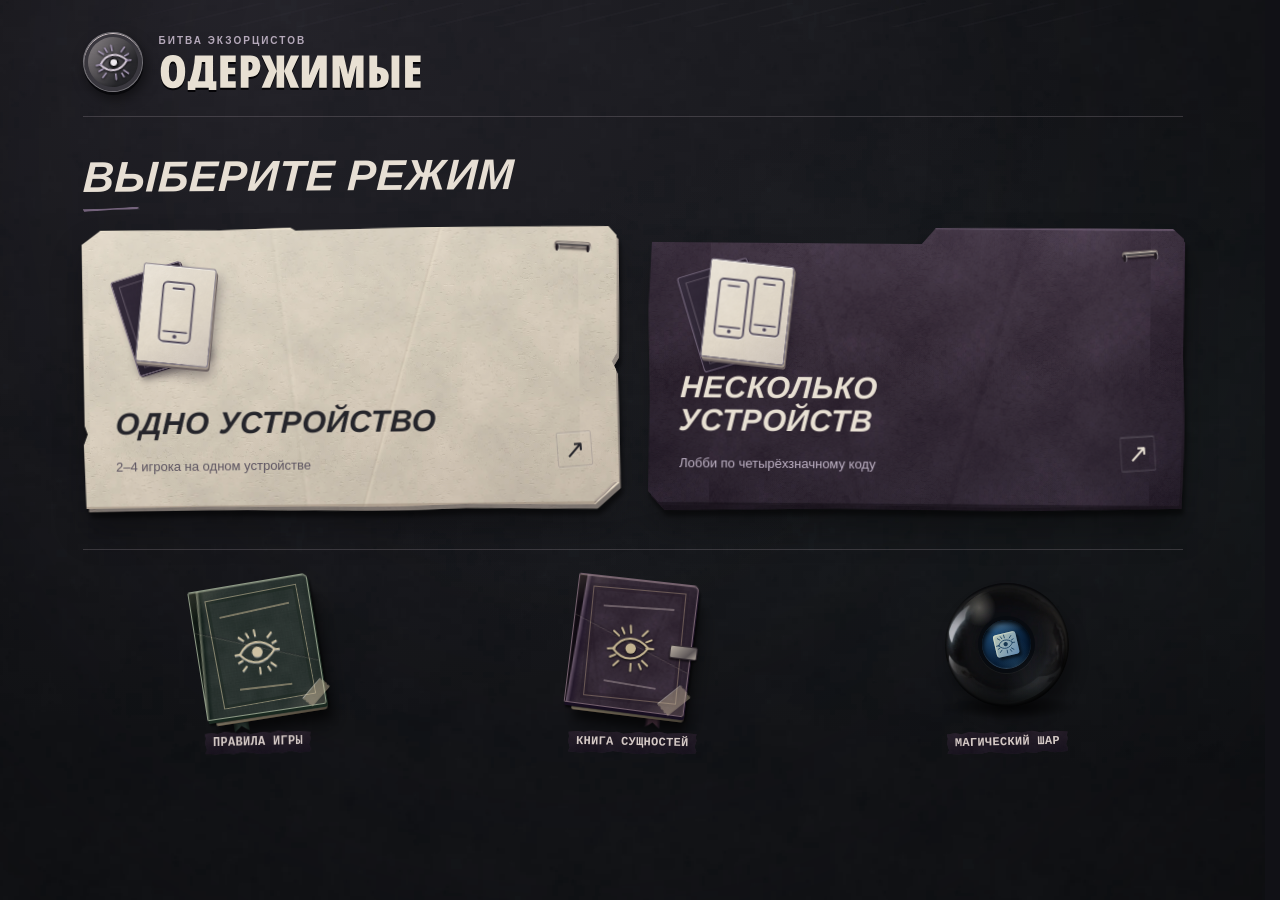
==== commit abf462de: "Add files via upload" ====
--- a/index.html
+++ b/index.html
@@ -2,7 +2,7 @@
 <html lang="ru">
 <head>
   <meta charset="utf-8">
-  <meta name="app-revision" content="v56.6.1-torn-fieldnotes">
+  <meta name="app-revision" content="v56.6.3-refined-reading">
   <meta name="viewport" content="width=device-width,initial-scale=1,viewport-fit=cover">
   <meta name="theme-color" content="#09080d">
   <meta name="color-scheme" content="dark">
@@ -13,9 +13,11 @@
   <meta name="description" content="Генератор одержимых и лобби для настольной игры «Битва экзорцистов».">
   <link rel="manifest" href="manifest.json">
   <link rel="icon" href="icon.svg" type="image/svg+xml">
-  <link rel="stylesheet" href="styles.css?v=56.6.1">
-  <link rel="stylesheet" href="tabletop.css?v=56.6.1">
-  <link rel="stylesheet" href="fieldnotes.css?v=56.6.1">
+  <link rel="stylesheet" href="styles.css?v=56.6.3">
+  <link rel="stylesheet" href="tabletop.css?v=56.6.3">
+  <link rel="stylesheet" href="fieldnotes.css?v=56.6.3">
+  <link rel="stylesheet" href="folio.css?v=56.6.3">
+  <link rel="stylesheet" href="refinement.css?v=56.6.3">
   <title>Битва экзорцистов</title>
 </head>
 <body data-ui="tabletop">
@@ -71,7 +73,7 @@
     </section>
 
     <section id="game-screen" class="screen">
-      <div class="game-control-panel">
+      <div class="game-control-panel session-folio">
         <div class="game-control-row">
           <button id="leave-game" class="game-menu-button" type="button">
             <svg viewBox="0 0 24 24" fill="none" stroke="currentColor" stroke-width="1.8" stroke-linecap="round" stroke-linejoin="round" aria-hidden="true"><path d="M19 12H5m6-6-6 6 6 6"/></svg>
@@ -79,9 +81,19 @@
           </button>
           <div class="game-control-actions">
             <button id="open-rules-game" class="game-help-button" type="button" aria-label="Открыть правила игры">
-              <svg viewBox="0 0 24 24" fill="none" stroke="currentColor" stroke-width="1.65" stroke-linecap="round" stroke-linejoin="round" aria-hidden="true"><path d="M6 4h11v16H7a3 3 0 0 1-3-3V6a2 2 0 0 1 2-2Z"/><path d="M4 17c0-1.5 1-2 3-2h10M8 8h6M8 11h4"/></svg>
+              <span class="session-mini-book session-manual" aria-hidden="true"><span class="session-mini-pages"></span><span class="session-mini-cover"><svg class="engraved-eye" viewBox="0 0 48 48"><path class="eye-shape" d="M8.4 24.4c4.4-6.3 9.3-9.3 15.7-9.1 6 .1 11 3 15.7 8.5-4.7 6-9.8 9.1-15.8 9.3-6.3.1-11.1-2.8-15.6-8.7Z"></path><circle class="eye-iris" cx="24.2" cy="24.1" r="4.7"></circle><path class="eye-rays" d="M24 3.8l.4 6.4M24.4 37.8l-.3 6.3M3.7 24.4l6.2-.3M38.2 23.9l6.1.6M9.1 8.6l4.6 4.2M34.5 35l4.7 4.3M39.3 8.4l-4.6 4.5M13.3 35.3l-4.4 4.1M16.4 5.9l2.1 4.9M31.6 38l1.9 4.4M5.8 31.7l4.7-2M38.1 18.4l4.6-1.8"></path></svg><span class="manual-cover-label"></span></span><span class="mini-ribbon"></span></span>
               <span>Правила</span>
             </button>
+        <div class="game-quick-tools" aria-label="Игровые инструменты">
+          <button id="open-entity-book-game" class="entity-book-launch compact" type="button" aria-label="Открыть Книгу сущностей">
+            <span class="session-mini-book" aria-hidden="true"><span class="session-mini-pages"></span><span class="session-mini-cover"><svg class="engraved-eye" viewBox="0 0 48 48"><path class="eye-shape" d="M8.4 24.4c4.4-6.3 9.3-9.3 15.7-9.1 6 .1 11 3 15.7 8.5-4.7 6-9.8 9.1-15.8 9.3-6.3.1-11.1-2.8-15.6-8.7Z"></path><circle class="eye-iris" cx="24.2" cy="24.1" r="4.7"></circle><path class="eye-rays" d="M24 3.8l.4 6.4M24.4 37.8l-.3 6.3M3.7 24.4l6.2-.3M38.2 23.9l6.1.6M9.1 8.6l4.6 4.2M34.5 35l4.7 4.3M39.3 8.4l-4.6 4.5M13.3 35.3l-4.4 4.1M16.4 5.9l2.1 4.9M31.6 38l1.9 4.4M5.8 31.7l4.7-2M38.1 18.4l4.6-1.8"></path></svg></span></span>
+            <span>Книга сущностей</span>
+          </button>
+          <button id="open-magic-ball-game" class="magic-ball-launch compact" type="button" aria-label="Открыть Магический шар">
+            <span class="session-mini-orb" aria-hidden="true"><span class="session-orb-window"><i></i></span></span>
+            <span>Магический шар</span>
+          </button>
+        </div>
             <button id="restart-button" class="game-restart-button" type="button" title="Новая партия" aria-label="Начать новую партию">
               <svg viewBox="0 0 24 24" fill="none" stroke="currentColor" stroke-width="1.8" stroke-linecap="round" stroke-linejoin="round" aria-hidden="true"><path d="M20 9a8.3 8.3 0 1 0 1 5M20 4v5h-5"/></svg>
               <span>Новая партия</span>
@@ -92,21 +104,13 @@
         <nav class="player-nav" aria-label="Выбор игрока">
           <div id="player-strip" class="player-strip" role="group" aria-label="Переключить игрока"></div>
         </nav>
-        <div class="game-quick-tools" aria-label="Игровые инструменты">
-          <button id="open-entity-book-game" class="entity-book-launch compact" type="button" aria-label="Открыть Книгу сущностей">
-            <svg viewBox="0 0 24 24" aria-hidden="true"><path d="M4 5.5c2.7-.7 5.3-.4 8 1.2v12c-2.7-1.6-5.3-1.9-8-1.2v-12Z"/><path d="M20 5.5c-2.7-.7-5.3-.4-8 1.2v12c2.7-1.6 5.3-1.9 8-1.2v-12Z"/><path d="M12 6.7V19"/></svg>
-            <span>Книга сущностей</span>
-          </button>
-          <button id="open-magic-ball-game" class="magic-ball-launch compact" type="button" aria-label="Открыть Магический шар">
-            <svg viewBox="0 0 24 24" aria-hidden="true"><circle cx="12" cy="10" r="7"/><path d="M8 17h8l2.2 4H5.8L8 17Z"/><path d="M9.5 8.3 12 7l2.5 1.3v3L12 12.7l-2.5-1.4zM9.5 8.3l2.5 1.4 2.5-1.4M12 9.7v3"/></svg>
-            <span>Магический шар</span>
-          </button>
-        </div>
-      </div>
-      <div id="game-panel">
         <div class="reading-head"><div class="current-player"><p class="eyebrow">ЭКЗОРЦИСТ</p><h2 id="current-player-name">Игрок</h2><p id="control-hint"></p></div>
         <section class="status-card" aria-live="polite"><div class="status-line"><span class="status-label">Считка</span><strong id="progress-text">0 / 6</strong></div><div class="progress-track"><span id="progress-bar"></span></div><p id="phase-hint"></p></section>
-        </div><section id="traits" class="traits" aria-label="Характеристики одержимого"></section>
+        </div>
+
+      </div>
+      <div id="game-panel">
+        <section id="traits" class="traits" aria-label="Характеристики одержимого"></section>
       </div>
     </section>
 
@@ -203,14 +207,13 @@
   <dialog id="rules-dialog" class="rules-dialog" aria-labelledby="rules-title">
     <div class="rules-shell">
       <header class="rules-header">
-        <div class="rules-header-mark" aria-hidden="true"><svg viewBox="0 0 36 36" fill="none" stroke="currentColor" stroke-width="1.7" stroke-linejoin="round" stroke-linecap="round"><path d="M6 7c4-1 8 0 12 2v22c-4-2-8-3-12-2V7Zm24 0c-4-1-8 0-12 2v22c4-2 8-3 12-2V7Z"/><path d="M18 9v22M9.5 12h5M9.5 16h5M21.5 12h5M21.5 16h5"/></svg></div>
         <div class="rules-header-copy"><p class="eyebrow">БИТВА ЭКЗОРЦИСТОВ · СПРАВОЧНИК</p><h2 id="rules-title">ПРАВИЛА ИГРЫ</h2></div>
         <button id="rules-close" class="rules-close" type="button" aria-label="Закрыть правила">×</button>
       </header>
       <div class="rules-search-bar">
         <label class="rules-search-field" for="rules-search">
           <svg viewBox="0 0 24 24" fill="none" stroke="currentColor" stroke-width="1.8" stroke-linecap="round" aria-hidden="true"><circle cx="10.7" cy="10.7" r="6.5"/><path d="m15.8 15.8 5 5"/></svg>
-          <input id="rules-search" type="search" autocomplete="off" spellcheck="false" placeholder="Найти правило: порча, урон, масти…" aria-label="Поиск по всем правилам">
+          <input id="rules-search" type="search" autocomplete="off" spellcheck="false" placeholder="Найти правило" aria-label="Поиск по всем правилам">
         </label>
         <button id="rules-clear" class="rules-clear" type="button" aria-label="Очистить поиск" hidden>×</button>
       </div>
@@ -218,22 +221,20 @@
         <nav class="rules-toc" aria-label="Разделы правил">
           <span class="rules-toc-kicker">ОГЛАВЛЕНИЕ</span>
           <div id="rules-tabs" class="rules-tabs"></div>
-          <div class="rules-toc-seal" aria-hidden="true"><span>БЭ</span><small>СВОД ПРАВИЛ</small></div>
         </nav>
         <div id="rules-scroll" class="rules-scroll" tabindex="0" aria-label="Содержание правил">
           <div id="rules-results" class="rules-results" hidden aria-live="polite"></div>
           <article id="rules-paper" class="rules-paper" aria-live="polite"></article>
         </div>
       </div>
-      <footer class="rules-footer"><span>БИТВА ЭКЗОРЦИСТОВ</span><span>VII РАЗДЕЛОВ · ПОЛНЫЕ ПРАВИЛА</span></footer>
     </div>
   </dialog>
 
   <dialog id="share-dialog"><form method="dialog" class="dialog-card share-card gothic-panel"><button class="dialog-close" value="cancel" aria-label="Закрыть">×</button><p class="eyebrow">ПОДЕЛИТЬСЯ</p><h2 id="share-title">Битва экзорцистов</h2><p id="share-code-line" class="share-code-line hidden">Код: <strong id="share-code-value"></strong></p><div class="qr-shell"><img id="share-qr" alt="QR-код" hidden><span class="qr-placeholder">⌁</span></div><input id="share-url" class="share-url" type="text" readonly><p id="share-hint" class="share-hint"></p><div class="dialog-actions"><button id="copy-share" value="noop" type="button" class="ghost-button">Копировать</button><button id="native-share" value="noop" type="button" class="accent-button">Поделиться</button></div></form></dialog>
 
-  <script src="mobile-ball.js?v=56.6.1" defer></script>
-  <script src="app.js?v=56.6.1" defer></script>
-<script src="tabletop.js?v=56.6.1" defer></script>
-<script src="fieldnotes.js?v=56.6.1" defer></script>
+  <script src="mobile-ball.js?v=56.6.3" defer></script>
+  <script src="app.js?v=56.6.3" defer></script>
+<script src="tabletop.js?v=56.6.3" defer></script>
+<script src="fieldnotes.js?v=56.6.3" defer></script>
 </body>
 </html>
--- a/tabletop.css
+++ b/tabletop.css
@@ -314,7 +314,7 @@
 body[data-ui] #game-screen .reading-head { display:grid;grid-template-columns:minmax(0,1fr) minmax(260px,.85fr);gap:38px;align-items:center;margin:0 0 23px; }
 body[data-ui] #game-screen .current-player { margin:0!important;padding:0!important;text-align:left!important; }
 body[data-ui] #game-screen .current-player .eyebrow { margin:0 0 8px!important;color:#afa0b2!important; }
-body[data-ui] #game-screen .current-player h2 { margin:0!important;font-size:36px!important;overflow-wrap:anywhere;transform:none!important; }
+body[data-ui] #game-screen .current-player h2 { margin:0!important;font-size:36px!important;overflow-wrap:normal;transform:none!important; }
 body[data-ui] #game-screen #control-hint:empty { display:none; }
 body[data-ui] #game-screen .status-card {
   margin:0!important;padding:14px 17px!important;min-width:0;border:1px solid #776a7840!important;border-radius:3px!important;
@@ -366,7 +366,7 @@
   box-shadow:inset 0 1px 1px #c1aabc66,inset 0 -1px 2px #000a,0 2px 0 #817178,0 3px 4px #2c1f3a44!important;transform:rotate(-4deg)!important;
 }
 body[data-ui] #game-screen .trait-icon svg { width:18px!important;height:18px!important;filter:drop-shadow(0 1px 0 #0009); }
-body[data-ui] #game-screen .trait-value { margin:17px 0 0!important;color:#29242d!important;font:700 18px/1.43 var(--t-body)!important;letter-spacing:0!important;text-shadow:0 .3px 0 #483f401a!important;overflow-wrap:anywhere; }
+body[data-ui] #game-screen .trait-value { margin:17px 0 0!important;color:#29242d!important;font:700 18px/1.43 var(--t-body)!important;letter-spacing:0!important;text-shadow:0 .3px 0 #483f401a!important;overflow-wrap:normal; }
 body[data-ui] #game-screen .trait.open .trait-value { padding-bottom:2px; }
 body[data-ui] #game-screen .trait-meta { margin:9px 0 0!important;color:#655967!important;font:400 11px/1.4 var(--t-body)!important; }
 body[data-ui] #game-screen .trait-meta:empty { display:none!important; }
@@ -458,7 +458,7 @@
 body[data-ui] #entity-book-dialog .entity-detail::before,body[data-ui] #entity-book-dialog .entity-detail::after { content:none!important; }
 body[data-ui] #entity-book-dialog .entity-page-head { padding:0 0 20px!important;margin:0!important;border-bottom:1px solid #55435133!important;align-items:center!important;gap:16px!important; }
 body[data-ui] #entity-book-dialog .entity-type { color:#735166!important; }
-body[data-ui] #entity-book-dialog .entity-name { color:#302833!important;font-size:clamp(26px,3.2vw,38px)!important;line-height:1.07!important;letter-spacing:.01em!important;margin:6px 0 0!important;overflow-wrap:anywhere; }
+body[data-ui] #entity-book-dialog .entity-name { color:#302833!important;font-size:clamp(26px,3.2vw,38px)!important;line-height:1.07!important;letter-spacing:.01em!important;margin:6px 0 0!important;overflow-wrap:normal; }
 body[data-ui] #entity-book-dialog :is(.entity-hp,.effect-hp) {
   width:55px!important;height:55px!important;flex:0 0 55px!important;min-width:55px!important;
   display:flex!important;align-items:center;justify-content:center;flex-direction:column;gap:3px;
--- a/fieldnotes.css
+++ b/fieldnotes.css
@@ -1,4 +1,4 @@
-/* 56.6.1 - damaged field notes, leather folio and articulated home props.
+/* 56.6.2 - field notes, original paper masks and articulated home props.
    All texture is pre-rendered. Decorations are pointer-transparent.
    Object animation is finite; book hinges only transition on interaction. */
 :root {
@@ -209,7 +209,7 @@
 body[data-ui] #rules-dialog .rules-block-heading > span { font:700 18px/1.2 var(--f-type)!important;color:#855a73!important;border-bottom:2px solid #855a7366;transform:rotate(-4deg); }
 body[data-ui] #rules-dialog .rules-block-heading h4 { font:800 24px/1.1 var(--t-display)!important;font-style:italic!important;text-transform:uppercase;color:#48313f!important; }
 body[data-ui] #rules-dialog .rules-block-body { font-size:15px!important;line-height:1.72!important;padding-left:0!important;color:#3d3037!important; }
-body[data-ui] #rules-dialog .rules-block-body :is(p,li) { overflow-wrap:break-word; }
+body[data-ui] #rules-dialog .rules-block-body :is(p,li) { overflow-wrap:normal; }
 body[data-ui] #rules-dialog .rules-note { position:relative;padding:14px 16px!important;background:linear-gradient(#cab58d33,#cbb59422)!important;border:0!important;border-left:3px solid #896078!important;border-radius:0!important;transform:rotate(-.3deg); }
 body[data-ui] #rules-dialog .rules-note::after { content:"";position:absolute;bottom:5px;left:17px;width:70px;height:1px;background:#79526977;transform:rotate(-2deg); }
 body[data-ui] #rules-dialog .rules-page-end { color:#b19b85!important;margin:0!important; }
@@ -219,12 +219,12 @@
 body[data-ui] #rules-dialog .rules-footer { background:#0e181477!important;border-color:#a7a48633!important;color:#b2b09a!important;font-family:var(--f-type)!important; }
 /* The character scraps retain the original reveal system and hit targets. */
 body[data-ui] #game-screen .traits .trait::before { background:linear-gradient(94deg,transparent 48.8%,#79595414 49.7%,#fff7db33 50%,transparent 50.5%),linear-gradient(178deg,#fff4de22,transparent 68%,#8b6c5822),var(--f-stock) center/460px!important; }
-body[data-ui] #game-screen .traits .trait:nth-child(1) { --tear-mask:url('assets/fieldnote-edge-1.svg')!important;transform:rotate(-1.05deg)!important; }
-body[data-ui] #game-screen .traits .trait:nth-child(2) { --tear-mask:url('assets/fieldnote-edge-2.svg')!important;transform:rotate(.65deg)!important; }
-body[data-ui] #game-screen .traits .trait:nth-child(3) { --tear-mask:url('assets/fieldnote-edge-3.svg')!important;transform:rotate(.75deg)!important; }
-body[data-ui] #game-screen .traits .trait:nth-child(4) { --tear-mask:url('assets/fieldnote-edge-4.svg')!important;transform:rotate(-.8deg)!important; }
-body[data-ui] #game-screen .traits .trait:nth-child(5) { --tear-mask:url('assets/fieldnote-edge-5.svg')!important;transform:rotate(-.55deg)!important; }
-body[data-ui] #game-screen .traits .trait:nth-child(6) { --tear-mask:url('assets/fieldnote-edge-6.svg')!important;transform:rotate(.9deg)!important; }
+body[data-ui] #game-screen .traits .trait:nth-child(1) { --tear-mask:url('assets/torn-note-1.png')!important;transform:rotate(-1.05deg)!important; }
+body[data-ui] #game-screen .traits .trait:nth-child(2) { --tear-mask:url('assets/torn-note-2.png')!important;transform:rotate(.65deg)!important; }
+body[data-ui] #game-screen .traits .trait:nth-child(3) { --tear-mask:url('assets/torn-note-3.png')!important;transform:rotate(.75deg)!important; }
+body[data-ui] #game-screen .traits .trait:nth-child(4) { --tear-mask:url('assets/torn-note-4.png')!important;transform:rotate(-.8deg)!important; }
+body[data-ui] #game-screen .traits .trait:nth-child(5) { --tear-mask:url('assets/torn-note-5.png')!important;transform:rotate(-.55deg)!important; }
+body[data-ui] #game-screen .traits .trait:nth-child(6) { --tear-mask:url('assets/torn-note-6.png')!important;transform:rotate(.9deg)!important; }
 body[data-ui] #game-screen .trait .paper-tape { width:56px!important;height:20px!important;background:var(--f-tape) center/135px!important;clip-path:var(--f-tape-rip)!important;border:0!important;opacity:1!important;top:-5px!important; }
 body[data-ui] #game-screen .trait-title { font-family:var(--f-type)!important;font-size:11px!important;letter-spacing:.08em!important; }
 body[data-ui] #game-screen .mystery-plaque { background:linear-gradient(90deg,#96778b28,#96778b0a)!important;color:#725166!important;transform:rotate(-2deg)!important; }
@@ -356,8 +356,8 @@
 body[data-ui] #entity-book-dialog :is(.entity-page-title,.entity-effects,.entity-effect-card,.entity-effect-top,.entity-effect-top > div) { min-width:0!important; }
 body[data-ui] #entity-book-dialog .entity-page-title,
 body[data-ui] #entity-book-dialog .entity-effect-top > div { flex:1 1 0!important; }
-body[data-ui] #entity-book-dialog .entity-effect-top h4 { overflow-wrap:anywhere;hyphens:auto; }
-body[data-ui] #entity-book-dialog .entity-name { overflow-wrap:anywhere;hyphens:auto; }
+body[data-ui] #entity-book-dialog .entity-effect-top h4 { overflow-wrap:normal;hyphens:none; }
+body[data-ui] #entity-book-dialog .entity-name { overflow-wrap:normal;hyphens:none; }
 body[data-ui] #entity-book-dialog .entity-effects { grid-template-columns:minmax(0,1fr)!important; }
 @media(prefers-reduced-motion:reduce) {
  body[data-ui] #home-screen .home-tools > button:is(:hover,:focus-visible,.prop-engaged) .book-cover { transform:translateZ(6px) rotateY(-6deg)!important; }
--- a/folio.css
+++ b/folio.css
@@ -0,0 +1,379 @@
+/* 56.6.2 - one session folio, individual tears, continuous rulebook pages.
+   Decorative edges belong to surfaces, never to text or hit targets.
+   This sheet is intentionally scoped to the three revised areas. */
+:root {
+  --folio-ink:#332b35;
+  --folio-muted:#695e69;
+  --folio-stroke:#8c71875c;
+  --mode-cut-a:polygon(19px 1px,26% 2px,39% 0,40% 3px,64% 1px,calc(100% - 8px) 2px,100% 11px,calc(100% - 1px) 46%,calc(100% - 6px) 49%,calc(100% - 2px) 52%,100% calc(100% - 21px),calc(100% - 24px) 100%,71% calc(100% - 2px),59% 100%,23% calc(100% - 2px),2px calc(100% - 1px),0 77%,4px 73%,1px 70%,0 15px);
+  --mode-cut-b:polygon(3px 17px,51% 17px,calc(51% + 14px) 1px,calc(100% - 11px) 0,100% 10px,calc(100% - 2px) 44%,100% 72%,calc(100% - 3px) calc(100% - 3px),67% 100%,35% calc(100% - 2px),14px 100%,1px calc(100% - 14px),2px 63%,0 30%);
+  --folio-tab:polygon(8px 0,calc(100% - 5px) 1px,100% 6px,100% 100%,0 100%,1px 8px);
+  --folio-leaf:polygon(2px 1px,34% 0,64% 1px,calc(100% - 3px) 0,100% 9px,calc(100% - 1px) 74%,100% calc(100% - 7px),calc(100% - 13px) 100%,59% calc(100% - 2px),30% 100%,1px calc(100% - 2px),0 65%);
+}
+/* MODE SELECT - recognisable cuts, not a periodic wave around the perimeter. */
+body[data-ui] #home-screen .mode-card { --mode-cut:var(--mode-cut-a);height:280px!important;transform:rotate(-.65deg)!important; }
+body[data-ui] #home-screen #mode-online { --mode-cut:var(--mode-cut-b);transform:rotate(.45deg)!important; }
+body[data-ui] #home-screen .mode-card::before { clip-path:var(--mode-cut)!important; }
+body[data-ui] #home-screen .mode-card::after { clip-path:var(--mode-cut)!important;inset:4px -2px -4px 3px!important;transform:rotate(.15deg)!important; }
+body[data-ui] #home-screen #mode-online::after { transform:rotate(-.25deg)!important;inset:5px -2px -4px 3px!important; }
+body[data-ui] #home-screen #mode-local::before {
+  background:linear-gradient(106deg,transparent 58%,#795d4712 58.3%,#fff5db33 58.6%,transparent 59.1%),linear-gradient(163deg,#fff9ec55,transparent 53%,#674f4621),var(--f-stock) 14% 8%/490px!important;
+}
+body[data-ui] #home-screen #mode-online::before {
+  background:linear-gradient(96deg,#0d091533,transparent 17%,#c5b0cc0f 82%,#0b06142b),linear-gradient(175deg,#a791b025,transparent 38%,#05050e44),var(--f-hide) 65% 28%/440px!important;
+}
+body[data-ui] #home-screen .mode-card .mode-folio-corner {
+  display:block!important;position:absolute;z-index:3;right:0;bottom:0;top:auto;left:auto;width:25px;height:22px;
+  background:linear-gradient(137deg,transparent 47%,#f2e8d3 48%,#b3a18d 61%,#685948 100%);
+  clip-path:polygon(0 0,100% 0,0 100%);filter:drop-shadow(-1px -1px 1px #44334355);pointer-events:none;
+}
+body[data-ui] #home-screen #mode-online .mode-folio-corner { display:none!important; }
+body[data-ui] #home-screen .mode-card .paper-fastener { transform:rotate(4deg); }
+body[data-ui] #home-screen #mode-online .paper-fastener { top:22px!important;transform:rotate(-5deg); }
+body[data-ui] #home-screen .mode-enter { border-radius:2px!important;transform:rotate(-4deg);border-color:#675d6844!important; }
+@media(hover:hover) and (pointer:fine) {
+  body[data-ui] #home-screen #mode-local:hover { transform:translateY(-4px) rotate(-1deg)!important; }
+  body[data-ui] #home-screen #mode-online:hover { transform:translateY(-4px) rotate(.7deg)!important; }
+}
+
+/* SESSION - binding, index tabs, a common sheet, then two physical tools. */
+body[data-ui] #game-screen .session-folio {
+  position:relative;isolation:isolate;display:flex!important;flex-direction:column!important;gap:0!important;
+  padding:12px 22px 5px!important;margin:0 0 30px!important;min-width:0;
+  border:1px solid #81708170!important;border-radius:3px 6px 4px 2px!important;
+  background:linear-gradient(96deg,#080610c9 0 4px,#ad98a030 5px,transparent 11px 96%,#05040b40),linear-gradient(135deg,#69576e1a,transparent 65%,#08051055),var(--t-cloth-map) center/390px!important;
+  box-shadow:inset 0 1px 0 #ead6d536,inset 0 -1px 1px #08060bcc,2px 3px 0 #17121d,3px 5px 0 #53445366,0 10px 24px #0005!important;
+}
+body[data-ui] #game-screen .session-folio::before,
+body[data-ui] #game-screen .session-folio::after { content:none!important; }
+body[data-ui] #game-screen .game-control-row {
+  display:flex!important;align-items:center!important;justify-content:space-between!important;
+  gap:8px!important;min-height:44px!important;height:auto!important;margin:0 0 12px!important;padding:0!important;
+  border:0!important;min-width:0;
+}
+body[data-ui] #game-screen .game-control-actions { display:flex;align-items:center;gap:4px;min-width:0; }
+body[data-ui] #game-screen .game-control-row :is(.game-menu-button,.game-help-button,.game-restart-button) {
+  position:relative;display:inline-flex!important;align-items:center!important;justify-content:center!important;
+  width:auto!important;min-width:44px!important;min-height:44px!important;height:44px!important;gap:8px!important;padding:0 11px!important;
+  background:none!important;border:1px solid transparent!important;border-radius:2px!important;box-shadow:none!important;
+  color:#c7bfc9!important;clip-path:none!important;letter-spacing:.02em!important;
+}
+body[data-ui] #game-screen .game-control-row .game-menu-button { padding-left:0!important; }
+body[data-ui] #game-screen .game-control-row button svg { width:17px!important;height:17px!important;flex:0 0 17px!important;color:#a69aaf!important; }
+body[data-ui] #game-screen .game-control-row button span { font:700 12px/1.25 var(--t-body)!important;white-space:nowrap; }
+body[data-ui] #game-screen .game-control-row .game-restart-button { margin-left:8px!important;border-left:1px solid #a794ab3b!important; }
+body[data-ui] #game-screen .game-control-row button:hover { background:#d3bad312!important;color:#f4e9df!important; }
+body[data-ui] #game-screen .player-nav {
+  display:block!important;min-width:0;width:100%!important;max-width:100%!important;
+  padding:0!important;margin:0!important;border:0!important;border-radius:0!important;background:none!important;box-shadow:none!important;
+}
+body[data-ui] #game-screen .player-strip {
+  position:relative;z-index:2;display:grid!important;grid-template-columns:repeat(var(--player-count,2),minmax(0,1fr))!important;
+  width:100%!important;max-width:calc(var(--player-count,2) * 178px)!important;gap:5px!important;
+  padding:0 0 0 2px!important;margin:0!important;overflow:visible!important;
+}
+body[data-ui] #game-screen .player-tab {
+  position:relative;isolation:isolate;display:flex!important;flex-direction:row!important;align-items:center!important;justify-content:flex-start!important;
+  min-width:0!important;width:100%!important;height:auto!important;min-height:52px!important;
+  gap:10px!important;padding:10px 14px 12px!important;
+  background:none!important;border:0!important;border-radius:0!important;box-shadow:none!important;clip-path:none!important;
+  color:#b4a6bb!important;transform:none!important;text-align:left!important;
+  transition:color .18s ease!important;
+}
+body[data-ui] #game-screen .player-tab::before {
+  content:""!important;position:absolute;inset:3px 0 0;z-index:-1;display:block!important;opacity:1!important;pointer-events:none;
+  background:linear-gradient(110deg,#4d3b5738,#100b1b33),var(--f-hide) center/240px;
+  clip-path:var(--folio-tab);box-shadow:inset 0 1px 0 #c4aedb22;
+}
+body[data-ui] #game-screen .player-tab::after { content:none!important; }
+body[data-ui] #game-screen .player-tab.active { background:none!important;color:var(--folio-ink)!important;border:0!important;box-shadow:none!important; }
+body[data-ui] #game-screen .player-tab.active::before {
+  inset:0 0 -2px;background:linear-gradient(110deg,#fff4df24,transparent),var(--t-paper-map) 17% 0/470px;
+  box-shadow:inset 0 2px 1px #fff5;
+}
+body[data-ui] #game-screen .player-tab .player-tab-number { flex:0 0 auto;font:800 23px/1 var(--t-body)!important;letter-spacing:-.04em!important;color:inherit!important; }
+body[data-ui] #game-screen .player-tab .player-tab-name {
+  display:block;min-width:0;min-height:0!important;width:auto!important;max-width:100%;flex:1 1 auto!important;
+  font:700 11px/1.35 var(--t-body)!important;letter-spacing:0!important;color:inherit!important;
+  text-align:left!important;white-space:nowrap!important;text-overflow:ellipsis;overflow:hidden;
+}
+body[data-ui] #game-screen .player-tab.offline { opacity:.55; }
+body[data-ui] #game-screen .player-tab:hover:not(.active) { background:none!important;color:#f0e6dc!important; }
+body[data-ui] #game-screen .player-tab:hover:not(.active)::before { background:linear-gradient(#a88bb322,#0000),var(--f-hide) center/240px; }
+body[data-ui] #game-screen .reading-head {
+  position:relative;isolation:isolate;display:grid!important;grid-template-columns:minmax(0,1fr) minmax(245px,.82fr)!important;
+  align-items:center!important;gap:28px!important;min-width:0;min-height:152px;
+  padding:23px 27px 25px!important;margin:0!important;color:var(--folio-ink);
+  background:none!important;border:0!important;box-shadow:none!important;overflow:visible!important;
+}
+body[data-ui] #game-screen .reading-head::before {
+  content:"";position:absolute;inset:0;z-index:-1;pointer-events:none;clip-path:var(--folio-leaf);
+  background:linear-gradient(95deg,#73576a10,transparent 28px 96%,#4d344612),linear-gradient(180deg,#fff4df1a,transparent 70%,#5440520b),var(--t-paper-map) 17% 0/470px;
+  box-shadow:inset 0 -2px 0 #8e7e7166;
+}
+body[data-ui] #game-screen .reading-head::after {
+  content:"";position:absolute;pointer-events:none;left:25px;right:27px;top:0;height:1px;background:#78606f25;
+}
+body[data-ui] #game-screen .current-player {
+  position:relative!important;inset:auto!important;left:auto!important;top:auto!important;transform:none!important;
+  width:auto!important;min-width:0!important;max-width:100%!important;margin:0!important;padding:0 0 1px!important;text-align:left!important;overflow:visible!important;
+}
+body[data-ui] #game-screen .current-player .eyebrow { font:700 10px/1.4 var(--f-type)!important;letter-spacing:.12em!important;color:#806578!important;margin:0 0 8px!important; }
+body[data-ui] #game-screen .current-player h2 {
+  display:block;position:static!important;min-width:0;max-width:100%;margin:0!important;padding:0 3px 2px 0!important;
+  font:800 clamp(28px,3.3vw,41px)/1.09 var(--t-display)!important;font-style:italic!important;
+  color:var(--folio-ink)!important;text-shadow:.6px .6px 0 #59415025!important;text-transform:uppercase!important;
+  letter-spacing:.01em!important;transform:none!important;overflow:visible!important;overflow-wrap:normal!important;word-break:normal;
+}
+body[data-ui] #game-screen #control-hint { color:#6b5b68!important;font:400 11px/1.45 var(--t-body)!important;margin:6px 0 0!important; }
+body[data-ui] #game-screen .status-card {
+  position:relative!important;min-width:0!important;width:auto!important;max-width:100%!important;margin:0!important;padding:1px 0 1px 25px!important;
+  border:0!important;border-left:1px solid #9b839142!important;border-radius:0!important;background:none!important;box-shadow:none!important;
+  clip-path:none!important;transform:none!important;filter:none!important;animation:none!important;
+}
+body[data-ui] #game-screen .status-card::before,
+body[data-ui] #game-screen .status-card::after { content:none!important; }
+body[data-ui] #game-screen .status-line { display:flex!important;align-items:baseline!important;justify-content:space-between!important;gap:12px!important; }
+body[data-ui] #game-screen .status-label { color:#625065!important;font:700 11px/1.4 var(--f-type)!important;letter-spacing:.045em!important; }
+body[data-ui] #game-screen #progress-text { color:#51404e!important;font:800 22px/1 var(--t-body)!important;letter-spacing:-.02em!important;white-space:nowrap; }
+body[data-ui] #game-screen .progress-track {
+  height:7px!important;width:100%!important;margin:10px 0 0!important;background:#80657624!important;border:0!important;border-radius:0!important;
+  box-shadow:none!important;clip-path:none!important;overflow:hidden!important;
+  -webkit-mask:repeating-linear-gradient(90deg,#000 0 calc(16.6667% - 4px),transparent calc(16.6667% - 4px) 16.6667%);
+  mask:repeating-linear-gradient(90deg,#000 0 calc(16.6667% - 4px),transparent calc(16.6667% - 4px) 16.6667%);
+}
+body[data-ui] #game-screen #progress-bar { display:block;height:100%!important;background:linear-gradient(180deg,#826279,#61495e)!important;box-shadow:none!important;border-radius:0!important;transition:width .32s ease!important; }
+body[data-ui] #game-screen .status-card.complete-state #progress-bar { background:linear-gradient(180deg,#6a8c7b,#4d6b5e)!important; }
+body[data-ui] #game-screen .status-card.complete-state #progress-text { color:#426355!important; }
+body[data-ui] #game-screen .status-card #phase-hint,
+body[data-ui] #game-screen .status-card:not(.complete-state) #phase-hint {
+  position:static!important;width:auto!important;height:auto!important;max-width:100%;min-height:3em;
+  margin:9px 0 0!important;padding:0!important;color:#6b5c68!important;font:400 11px/1.5 var(--t-body)!important;
+  opacity:1!important;white-space:normal!important;overflow:visible!important;clip:auto!important;clip-path:none!important;
+}
+body[data-ui] #game-screen .game-control-panel .game-quick-tools {
+  display:grid!important;grid-template-columns:repeat(2,minmax(0,1fr))!important;gap:0!important;
+  width:100%!important;max-width:none!important;align-items:stretch!important;padding:4px 0 0!important;margin:0!important;
+  border:0!important;background:none!important;
+}
+body[data-ui] #game-screen .game-control-panel .game-quick-tools button.compact {
+  display:flex!important;align-items:center!important;justify-content:flex-start!important;position:relative;isolation:isolate;
+  min-width:0!important;min-height:66px!important;height:auto!important;width:100%!important;gap:13px!important;
+  margin:0!important;padding:11px 18px!important;border:0!important;border-radius:0!important;background:none!important;box-shadow:none!important;
+  clip-path:none!important;overflow:visible!important;text-align:left!important;color:#dcd0dc!important;text-transform:none!important;
+}
+body[data-ui] #game-screen .game-quick-tools button+button { border-left:1px solid #b598ac30!important; }
+body[data-ui] #game-screen .game-control-panel .game-quick-tools button.compact::before,
+body[data-ui] #game-screen .game-control-panel .game-quick-tools button.compact::after { content:none!important; }
+body[data-ui] #game-screen .game-control-panel .game-quick-tools button.compact > span:last-child {
+  display:block;min-width:0;max-width:100%;font:700 12px/1.4 var(--t-body)!important;letter-spacing:.015em!important;
+  color:inherit!important;white-space:normal!important;overflow-wrap:normal!important;
+}
+body[data-ui] #game-screen .game-control-panel .game-quick-tools button.compact:hover { color:#f6edde!important;background:#d4bad309!important; }
+body[data-ui] #game-screen .game-control-panel .game-quick-tools button.boss-ready { color:#c4d5c5!important;border-color:transparent!important; }
+/* These props have their own dimensions, independent from the larger home props. */
+body[data-ui] #game-screen .session-mini-book {
+  position:relative;display:block!important;flex:0 0 27px!important;width:27px!important;height:34px!important;
+  perspective:180px;transform:rotate(-7deg);margin:0 1px!important;padding:0!important;
+}
+body[data-ui] #game-screen .session-mini-pages {
+  position:absolute;inset:3px -1px -1px 3px;display:block;background:repeating-linear-gradient(0deg,#b7a58d 0 1px,#e8d7bb 1px 2px);
+  border-radius:1px;box-shadow:1px 2px 1px #0009;
+}
+body[data-ui] #game-screen .session-mini-cover {
+  position:absolute;inset:0;display:block;border:1px solid #9d849666;border-radius:1px 2px 2px 0;
+  background:linear-gradient(90deg,#06030b99 0 3px,transparent 4px),var(--f-hide) center/110px;
+  box-shadow:inset 0 0 0 2px #88718222,1px 1px 1px #0008;transform:rotateY(-8deg);transform-origin:0 50%;transition:transform .38s ease;
+}
+body[data-ui] #game-screen .game-quick-tools .session-mini-cover svg {
+  position:absolute!important;left:5px;top:9px;width:18px!important;height:18px!important;stroke:#c9b38c!important;stroke-width:1.6!important;
+}
+body[data-ui] #game-screen .session-mini-cover .eye-iris { fill:#c9b38c!important; }
+body[data-ui] #game-screen .session-mini-orb {
+  position:relative;display:block!important;flex:0 0 34px!important;width:34px!important;height:34px!important;margin:0!important;padding:0!important;
+  border-radius:50%;background:radial-gradient(ellipse at 28% 19%,#f1eaff99,transparent 18%),url('assets/black-gloss-shell.webp') center/100% 100%;
+  box-shadow:inset -2px -3px 4px #000c,inset 1px 1px 1px #fff1,1px 4px 3px #0008;
+}
+body[data-ui] #game-screen .session-orb-window { position:absolute;display:block;inset:9px;border-radius:50%;background:#152c3b;border:1px solid #46525c;box-shadow:inset 0 1px 3px #000; }
+body[data-ui] #game-screen .session-orb-window i { position:absolute;inset:3px;display:block;transform:rotate(-18deg);background:#6e9fb4;clip-path:polygon(50% 0,100% 50%,60% 100%,0 70%,5% 20%); }
+@media(hover:hover) and (pointer:fine) {
+  body[data-ui] #game-screen #open-entity-book-game:hover .session-mini-cover { transform:rotateY(-37deg); }
+  body[data-ui] #game-screen #open-magic-ball-game:hover .session-mini-orb { animation:session-orb-nudge .65s ease-out 1; }
+}
+@keyframes session-orb-nudge { 0%,100%{transform:rotate(0)} 25%{transform:rotate(-12deg) translateX(-1px)} 52%{transform:rotate(8deg) translateX(1px)} 76%{transform:rotate(-3deg)} }
+body[data-ui] #game-screen .session-folio button:focus-visible { outline:2px solid #c0b2c9!important;outline-offset:2px!important; }
+body[data-ui] #game-screen .session-folio .player-tab:focus-visible { outline-color:#9b7ca1!important;outline-offset:-5px!important; }
+
+/* CHARACTER NOTES - original, six distinct outlines. No common centre crease. */
+body[data-ui] #game-screen .traits { padding:0 2px!important;gap:22px 27px!important; }
+body[data-ui] #game-screen .traits .trait::before {
+  background:var(--note-wear,linear-gradient(145deg,#fff7e22a,transparent 65%,#5a3a4814)),var(--note-stock,var(--f-stock)) var(--note-position,center)/var(--note-scale,470px)!important;
+}
+body[data-ui] #game-screen .traits .trait:nth-child(1) { --tear-mask:url('assets/torn-note-1.png')!important;--note-position:15% 8%;--note-wear:linear-gradient(96deg,transparent 36%,#7c65551b 36.5%,#fff1d72b 37%,transparent 38%);transform:rotate(-.5deg)!important;width:99.3%!important; }
+body[data-ui] #game-screen .traits .trait:nth-child(2) { --tear-mask:url('assets/torn-note-2.png')!important;--note-position:82% 36%;--note-scale:510px;--note-wear:linear-gradient(172deg,#ffffff21,transparent 73%,#6f534e18);transform:rotate(.4deg)!important;width:98.1%!important;justify-self:end; }
+body[data-ui] #game-screen .traits .trait:nth-child(3) { --tear-mask:url('assets/torn-note-3.png')!important;--note-position:31% 82%;--note-wear:linear-gradient(105deg,#94735a19,transparent 13% 86%,#80696612);transform:rotate(-.65deg)!important;width:98.6%!important; }
+body[data-ui] #game-screen .traits .trait:nth-child(4) { --tear-mask:url('assets/torn-note-4.png')!important;--note-position:76% 10%;--note-scale:430px;--note-wear:linear-gradient(176deg,transparent 65%,#82625912 65.6%,#fff9e329 66%,transparent 67%);transform:rotate(.4deg)!important;width:99.3%!important;justify-self:end; }
+body[data-ui] #game-screen .traits .trait:nth-child(5) { --tear-mask:url('assets/torn-note-5.png')!important;--note-position:7% 91%;--note-wear:linear-gradient(26deg,#83614d21,transparent 17% 82%,#fff7df11);transform:rotate(-.4deg)!important;width:99%!important; }
+body[data-ui] #game-screen .traits .trait:nth-child(6) { --tear-mask:url('assets/torn-note-6.png')!important;--note-position:43% 58%;--note-scale:520px;--note-wear:linear-gradient(165deg,#fff8e333,transparent 48%,#5d3d4b13);transform:rotate(.65deg)!important;width:98%!important;justify-self:end; }
+body[data-ui] #game-screen .trait:nth-child(1) .paper-tape { right:26px!important;transform:rotate(5deg)!important; }
+body[data-ui] #game-screen .trait:nth-child(2) .paper-tape { right:41px!important;transform:rotate(-8deg)!important; }
+body[data-ui] #game-screen .trait:nth-child(4) .paper-tape { right:30px!important;transform:rotate(2deg)!important; }
+body[data-ui] #game-screen .trait:nth-child(5) .paper-tape { width:47px!important;transform:rotate(-11deg)!important; }
+
+/* RULEBOOK - one chapter, one material plane; hierarchy comes from type. */
+body[data-ui] #rules-dialog .rules-scroll {
+  padding:22px 23px 30px!important;background:linear-gradient(90deg,#0508086b,transparent 18px),var(--f-binder) center/430px!important;
+}
+body[data-ui] #rules-dialog :is(.rules-paper,.rules-results) {
+  position:relative;isolation:isolate;min-width:0;padding:30px 34px 33px!important;margin:0!important;
+  border:0!important;border-radius:0!important;background:none!important;box-shadow:2px 3px 0 #8f7d6666,4px 6px 0 #1d201d88,0 12px 18px #0004!important;
+  clip-path:none!important;filter:none!important;transform:none!important;
+}
+body[data-ui] #rules-dialog :is(.rules-paper,.rules-results)::before {
+  content:""!important;display:block!important;position:absolute;inset:0;z-index:-1;pointer-events:none;
+  clip-path:polygon(0 1px,36% 0,61% 2px,calc(100% - 2px) 0,100% 10px,calc(100% - 1px) calc(100% - 16px),calc(100% - 18px) 100%,31% calc(100% - 2px),1px 100%,0 72%);
+  background:linear-gradient(90deg,#88746122,transparent 23px 96%,#59474212),linear-gradient(173deg,#fff7dd20,transparent 45%),var(--f-stock) 30% 0/570px;
+}
+body[data-ui] #rules-dialog :is(.rules-paper,.rules-results)::after {
+  content:""!important;position:absolute;right:0;bottom:0;z-index:0;width:19px;height:17px;pointer-events:none;
+  background:linear-gradient(133deg,#c0aa8d33,#e9dabe 50%,#94816b);clip-path:polygon(0 0,100% 0,0 100%);
+}
+body[data-ui] #rules-dialog .rules-page-heading {
+  position:relative;isolation:auto;margin:0!important;padding:0 0 23px!important;border:0!important;
+  border-bottom:2px solid #89647b66!important;background:none!important;box-shadow:none!important;filter:none!important;transform:none!important;
+}
+body[data-ui] #rules-dialog .rules-page-heading::before,
+body[data-ui] #rules-dialog .rules-page-heading::after { content:none!important; }
+body[data-ui] #rules-dialog .rules-page-number {
+  display:inline-block;font:700 10px/1.4 var(--f-type)!important;color:#78556b!important;letter-spacing:.08em!important;
+  transform:rotate(-1deg)!important;padding:0 0 3px!important;border:0!important;border-bottom:1px solid #9b7a8e77!important;
+}
+body[data-ui] #rules-dialog .rules-page-heading h3 { margin:16px 0 11px!important;font-size:37px!important;line-height:1.08!important;transform:none!important;overflow-wrap:normal; }
+body[data-ui] #rules-dialog .rules-page-heading p { font:400 14px/1.65 var(--t-body)!important;color:#655361!important; }
+body[data-ui] #rules-dialog .rules-facts {
+  margin:0!important;padding:17px 0!important;gap:0!important;border:0!important;border-bottom:1px solid #9274814d!important;background:none!important;
+  transform:none!important;filter:none!important;box-shadow:none!important;
+}
+body[data-ui] #rules-dialog .rules-fact {
+  margin:0!important;padding:1px 10px!important;background:none!important;border:0!important;border-radius:0!important;
+  box-shadow:none!important;transform:none!important;filter:none!important;min-width:0;
+}
+body[data-ui] #rules-dialog .rules-fact+.rules-fact { border-left:1px solid #8a6e8155!important; }
+body[data-ui] #rules-dialog .rules-fact::before,
+body[data-ui] #rules-dialog .rules-fact::after { content:none!important; }
+body[data-ui] #rules-dialog .rules-fact strong { font-size:27px!important;line-height:1.2!important; }
+body[data-ui] #rules-dialog .rules-fact span { margin-top:5px!important;line-height:1.5!important; }
+body[data-ui] #rules-dialog .rules-block,
+body[data-ui] #rules-dialog .rules-block:nth-of-type(2n) {
+  position:relative;isolation:auto;margin:0!important;padding:25px 0!important;border:0!important;border-bottom:1px solid #92748140!important;
+  background:none!important;box-shadow:none!important;transform:none!important;filter:none!important;scroll-margin-top:18px;
+}
+body[data-ui] #rules-dialog .rules-block:last-of-type { border-bottom:0!important;padding-bottom:13px!important; }
+body[data-ui] #rules-dialog .rules-block::before,
+body[data-ui] #rules-dialog .rules-block::after,
+body[data-ui] #rules-dialog .rules-block:nth-of-type(2n)::before,
+body[data-ui] #rules-dialog .rules-block:nth-of-type(2n)::after { content:none!important; }
+body[data-ui] #rules-dialog .rules-block-heading { display:flex;gap:12px!important;margin:0 0 12px!important;align-items:baseline!important; }
+body[data-ui] #rules-dialog .rules-block-heading > span { flex:0 0 22px!important;font:700 14px/1.3 var(--f-type)!important;color:#937285!important;border:0!important;transform:none!important; }
+body[data-ui] #rules-dialog .rules-block-heading h4 { font:800 25px/1.12 var(--t-display)!important;font-style:italic!important;color:#47313f!important;margin:0!important; }
+body[data-ui] #rules-dialog .rules-block-body { padding-left:34px!important;color:#3f323b!important;font:400 15px/1.75 var(--t-body)!important; }
+body[data-ui] #rules-dialog .rules-block-body p { margin:0 0 13px!important; }
+body[data-ui] #rules-dialog .rules-block-body p:last-child { margin-bottom:0!important; }
+body[data-ui] #rules-dialog .rules-block-body ul,
+body[data-ui] #rules-dialog .rules-block-body ol { margin:12px 0!important;padding-left:21px!important; }
+body[data-ui] #rules-dialog .rules-block-body li+li { margin-top:7px!important; }
+body[data-ui] #rules-dialog .rules-note { margin:16px 0 0!important;padding:10px 0 10px 13px!important;background:none!important;border:0!important;border-left:2px solid #92708488!important;transform:none!important;box-shadow:none!important; }
+body[data-ui] #rules-dialog .rules-note::before,
+body[data-ui] #rules-dialog .rules-note::after,
+body[data-ui] #rules-dialog .note-curl { display:none!important; }
+body[data-ui] #rules-dialog .rules-page-end { padding-top:18px!important;margin:0!important;color:#99778b!important; }
+body[data-ui] #rules-dialog .rules-tab,
+body[data-ui] #rules-dialog .rules-tab:nth-child(2n) { transform:none!important;border-radius:1px!important; }
+body[data-ui] #rules-dialog .rules-tab::before { clip-path:polygon(0 1px,calc(100% - 7px) 0,100% 7px,calc(100% - 1px) 100%,0 calc(100% - 1px))!important; }
+body[data-ui] #rules-dialog .rules-tabs { gap:6px!important; }
+
+/* RESPONSIVE - keep reading order and real padding at tablet breakpoints. */
+@media(max-width:1000px) {
+  body[data-ui] #game-screen .reading-head { grid-template-columns:minmax(0,1fr) minmax(230px,1fr)!important;gap:21px!important;padding:23px 23px 24px!important; }
+  body[data-ui] #game-screen .current-player h2 { font-size:33px!important; }
+}
+@media(max-width:760px) {
+  body[data-ui] #home-screen .mode-card { height:167px!important; }
+  body[data-ui] #game-screen .session-folio { padding:8px 13px 3px!important;margin-bottom:25px!important; }
+  body[data-ui] #game-screen .game-control-row { margin-bottom:8px!important; }
+  body[data-ui] #game-screen .game-control-row button span { font-size:11px!important; }
+  body[data-ui] #game-screen .game-control-row .game-restart-button { padding:0 10px!important; }
+  body[data-ui] #game-screen .game-control-row .game-restart-button > span { display:none!important; }
+  body[data-ui] #game-screen .player-tab { min-height:52px!important;padding:10px 9px 12px!important;gap:7px!important; }
+  body[data-ui] #game-screen .player-tab .player-tab-number { font-size:21px!important; }
+  body[data-ui] #game-screen .player-tab .player-tab-name { font-size:10px!important; }
+  body[data-ui] #game-screen .reading-head { padding:20px!important; }
+  body[data-ui] #game-screen .status-card { padding-left:17px!important; }
+  body[data-ui] #game-screen .game-control-panel .game-quick-tools button.compact { min-height:65px!important;padding:12px 12px!important;gap:9px!important; }
+  body[data-ui] #game-screen .game-control-panel .game-quick-tools button.compact > span:last-child { font-size:11px!important;line-height:1.4!important; }
+  body[data-ui] #game-screen .traits { gap:21px!important; }
+  body[data-ui] #game-screen .traits .trait,
+  body[data-ui] #game-screen .traits .trait:is(.closed,.open) { padding:22px 26px 24px!important;min-height:155px!important; }
+  body[data-ui] #rules-dialog .rules-scroll { padding:14px 13px 22px!important; }
+  body[data-ui] #rules-dialog :is(.rules-paper,.rules-results) { padding:24px 24px 28px!important; }
+  body[data-ui] #rules-dialog .rules-page-heading h3 { font-size:31px!important; }
+  body[data-ui] #rules-dialog .rules-page-heading p { font-size:13px!important; }
+  body[data-ui] #rules-dialog .rules-block { padding:23px 0!important; }
+  body[data-ui] #rules-dialog .rules-block-heading { gap:9px!important; }
+  body[data-ui] #rules-dialog .rules-block-heading > span { flex-basis:19px!important; }
+  body[data-ui] #rules-dialog .rules-block-heading h4 { font-size:24px!important; }
+  body[data-ui] #rules-dialog .rules-block-body { font-size:15px!important;line-height:1.75!important;padding-left:0!important; }
+  body[data-ui] #rules-dialog .rules-fact { padding:0 7px!important; }
+  body[data-ui] #rules-dialog .rules-fact strong { font-size:25px!important; }
+  body[data-ui] #rules-dialog .rules-fact span { font-size:9px!important; }
+}
+@media(max-width:640px) {
+  body[data-ui] #game-screen .reading-head { grid-template-columns:minmax(0,1fr)!important;gap:16px!important;padding:21px 20px 20px!important;min-height:0; }
+  body[data-ui] #game-screen .current-player .eyebrow { margin-bottom:5px!important;font-size:9px!important; }
+  body[data-ui] #game-screen .current-player h2 { font-size:32px!important; }
+  body[data-ui] #game-screen .status-card { padding:12px 0 0!important;border:0!important;border-top:1px solid #9b83913d!important; }
+  body[data-ui] #game-screen .status-line { gap:15px!important; }
+  body[data-ui] #game-screen #progress-text { font-size:20px!important; }
+  body[data-ui] #game-screen .status-card #phase-hint { min-height:3em!important;font-size:11px!important;line-height:1.5!important;margin-top:8px!important; }
+  body[data-ui] #game-screen .progress-track { margin-top:8px!important;height:6px!important; }
+}
+@media(max-width:440px) {
+  body[data-ui] #game-screen .player-strip { gap:3px!important; }
+  body[data-ui] #game-screen .player-tab { flex-direction:column!important;align-items:flex-start!important;justify-content:center!important;gap:3px!important;min-height:59px!important;padding:9px 10px 10px!important; }
+  body[data-ui] #game-screen .player-tab .player-tab-name { flex:0 0 auto!important;width:100%!important;font-size:10px!important;text-align:left!important; }
+  body[data-ui] #game-screen .game-control-panel .game-quick-tools button.compact { padding:12px 7px!important;gap:9px!important; }
+  body[data-ui] #game-screen .session-mini-book { flex-basis:25px!important;width:25px!important;height:32px!important; }
+  body[data-ui] #game-screen .session-mini-orb { flex-basis:31px!important;width:31px!important;height:31px!important; }
+  body[data-ui] #game-screen .session-orb-window { inset:8px; }
+}
+@media(max-width:380px) {
+  body[data-ui] #home-screen .mode-card { height:164px!important; }
+  body[data-ui] #home-screen .mode-card strong { font-size:23px!important; }
+  body[data-ui] #game-screen .session-folio { padding:7px 10px 3px!important; }
+  body[data-ui] #game-screen .reading-head { padding:19px 17px!important;gap:13px!important; }
+  body[data-ui] #game-screen .current-player h2 { font-size:29px!important; }
+  body[data-ui] #game-screen .player-tab { padding-left:8px!important;padding-right:7px!important; }
+  body[data-ui] #game-screen .game-control-row :is(.game-menu-button,.game-help-button,.game-restart-button) { gap:6px!important;padding-right:8px!important;padding-left:8px!important; }
+  body[data-ui] #game-screen .game-control-row .game-menu-button { padding-left:0!important; }
+  body[data-ui] #game-screen .game-control-row .game-restart-button { margin-left:0!important; }
+  body[data-ui] #rules-dialog :is(.rules-paper,.rules-results) { padding:22px 19px 28px!important; }
+  body[data-ui] #rules-dialog .rules-page-heading h3 { font-size:29px!important; }
+  body[data-ui] #rules-dialog .rules-fact strong { font-size:23px!important; }
+}
+@media(prefers-reduced-motion:reduce) {
+  body[data-ui] #game-screen .session-mini-cover { transition:none!important; }
+  body[data-ui] #game-screen #open-entity-book-game:hover .session-mini-cover { transform:rotateY(-8deg)!important; }
+  body[data-ui] #game-screen .session-mini-orb { animation:none!important; }
+  body[data-ui] #game-screen #progress-bar { transition:none!important; }
+}
+/* Small-screen props stay within their own touch column, including open covers. */
+@media(max-width:420px) {
+  body[data-ui] #home-screen .tool-object.manual-prop { transform:scale(.86) rotate(-6deg); }
+  body[data-ui] #home-screen .tool-object.grimoire-prop { transform:scale(.86) rotate(5deg); }
+  body[data-ui] #home-screen .tool-object.oracle-prop { transform:scale(.84); }
+}
+@media(max-width:380px) {
+  body[data-ui] #home-screen .tool-object.manual-prop { transform:scale(.73) rotate(-6deg); }
+  body[data-ui] #home-screen .tool-object.grimoire-prop { transform:scale(.73) rotate(5deg); }
+  body[data-ui] #home-screen .tool-object.oracle-prop { transform:scale(.70); }
+}
--- a/refinement.css
+++ b/refinement.css
@@ -0,0 +1,298 @@
+/* 56.6.3: compact session index, editorial rules, suit-dyed paper.
+   No game state or globe rendering is changed by this stylesheet.
+   Decorative cuts are on pseudo-elements so they cannot clip text. */
+
+/* Whole-word wrapping. Very long headings are fitted once after layout by JS;
+   input fields keep their native horizontal caret scrolling. */
+body[data-ui] :is(h1,h2,h3,h4,p,li,dt,dd,summary,label,button,strong,small,span,div,article,section) {
+  overflow-wrap:normal!important;word-break:normal!important;hyphens:none!important;-webkit-hyphens:none!important;
+}
+body[data-ui] :is(.trait-content,.trait-value,.entity-effect-top>div,.rules-block-body,.mode-copy) { min-width:0!important; }
+body[data-ui] .trait-content { white-space:normal!important; }
+
+/* SESSION. One slim tabbed index, with all tools in its top toolbar. */
+body[data-ui] #game-screen .session-folio {
+  padding:4px 12px 9px!important;margin-bottom:23px!important;
+  border-color:#86738355!important;border-radius:2px 5px 2px 2px!important;
+  box-shadow:inset 0 1px 0 #c8b5c32b,1px 2px 0 #130d18,2px 3px 0 #5d4b5555,0 7px 16px #0004!important;
+}
+body[data-ui] #game-screen .game-control-row { min-height:44px!important;margin:0 0 4px!important;gap:7px!important; }
+body[data-ui] #game-screen .game-control-actions { gap:6px!important; }
+body[data-ui] #game-screen .game-control-panel .game-quick-tools { display:contents!important; }
+body[data-ui] #game-screen .game-control-panel .game-control-row :is(.game-menu-button,.game-help-button,.game-restart-button,button.compact) {
+  display:inline-flex!important;align-items:center!important;justify-content:center!important;gap:9px!important;
+  width:auto!important;min-width:44px!important;min-height:44px!important;height:44px!important;margin:0!important;padding:4px 9px!important;
+  border:0!important;border-radius:2px!important;background:transparent!important;box-shadow:none!important;clip-path:none!important;overflow:visible!important;
+  color:#d2c7d0!important;
+}
+body[data-ui] #game-screen .game-control-panel .game-control-row button::before,
+body[data-ui] #game-screen .game-control-panel .game-control-row button::after { content:none!important; }
+body[data-ui] #game-screen .game-control-panel .game-control-row :is(.game-help-button,.game-restart-button,button.compact)>span:last-child { font:700 11px/1.3 var(--t-body)!important;color:inherit!important;letter-spacing:0!important;white-space:nowrap!important; }
+body[data-ui] #game-screen .game-control-panel .game-control-row .game-menu-button { padding-left:2px!important; }
+body[data-ui] #game-screen .game-control-panel .game-control-row .game-restart-button { margin-left:4px!important;border-left:1px solid #a58a9e33!important;padding-left:13px!important; }
+body[data-ui] #game-screen .game-control-panel .game-control-row .game-restart-button>span:last-child { display:none!important; }
+body[data-ui] #game-screen .game-control-panel .game-control-row button:hover { background:#cdb6c60c!important; }
+body[data-ui] #game-screen .game-control-panel .game-control-row button.boss-ready { color:#c2d3bd!important; }
+body[data-ui] #game-screen .player-strip { max-width:calc(var(--player-count,2) * 190px)!important;gap:4px!important; }
+body[data-ui] #game-screen .player-tab {
+  min-height:40px!important;height:auto!important;padding:7px 12px 9px!important;gap:8px!important;flex-direction:row!important;align-items:center!important;
+}
+body[data-ui] #game-screen .player-tab .player-tab-number { font-size:18px!important; }
+body[data-ui] #game-screen .player-tab .player-tab-name { width:auto!important;font-size:11px!important;flex:1 1 auto!important;line-height:1.25!important;white-space:nowrap!important; }
+body[data-ui] #game-screen .reading-head {
+  grid-template-columns:minmax(0,1fr) 145px!important;gap:10px 24px!important;min-height:64px!important;padding:12px 17px!important;
+  align-items:center!important;
+}
+body[data-ui] #game-screen .reading-head::after { display:none!important; }
+body[data-ui] #game-screen .current-player .eyebrow { display:none!important; }
+body[data-ui] #game-screen .current-player h2 { font-size:29px!important;line-height:1.08!important;padding:0 3px 2px 0!important;letter-spacing:0!important; }
+body[data-ui] #game-screen #control-hint { font-size:10px!important;line-height:1.4!important;margin:4px 0 0!important; }
+body[data-ui] #game-screen #control-hint:empty { display:none!important; }
+body[data-ui] #game-screen .status-card { padding:0!important;border:0!important;position:static!important; }
+body[data-ui] #game-screen .status-line { gap:10px!important; }
+body[data-ui] #game-screen .status-label { font-size:10px!important;letter-spacing:0!important; }
+body[data-ui] #game-screen #progress-text { font-size:18px!important; }
+body[data-ui] #game-screen .progress-track { height:5px!important;margin-top:7px!important; }
+body[data-ui] #game-screen .status-card #phase-hint { display:none!important; }
+/* The original phase hint remains readable but no longer reserves a blank block. */
+body[data-ui] #game-screen .compact-phase-hint {
+  grid-column:1/-1;display:block!important;padding:6px 0 0!important;margin:0!important;border-top:1px solid #8368792b;
+  font:400 11px/1.45 var(--t-body)!important;color:#655465!important;
+}
+body[data-ui] #game-screen .compact-phase-hint:empty { display:none!important; }
+body[data-ui] #game-screen .session-mini-book { width:24px!important;flex:0 0 24px!important;height:30px!important;perspective:220px; }
+body[data-ui] #game-screen .session-mini-orb { width:29px!important;flex:0 0 29px!important;height:29px!important; }
+body[data-ui] #game-screen .session-orb-window { inset:7px; }
+body[data-ui] #game-screen .game-control-row .session-mini-cover svg { position:absolute!important;left:4px!important;top:7px!important;width:16px!important;height:16px!important;stroke:#c9b38c!important;stroke-width:1.6!important;fill:none!important; }
+body[data-ui] #game-screen .session-mini-cover .eye-iris { fill:#c9b38c!important; }
+body[data-ui] #game-screen .session-manual .session-mini-cover {
+  background:linear-gradient(90deg,#070e0cc4 0 3px,#cbd4ba55 4px,transparent 6px 90%,#0a120d44),var(--f-binder) center/110px!important;
+  border:1px solid #98a58a77;box-shadow:inset 0 0 0 2px #b7bb9b22,1px 2px 1px #0008;
+}
+body[data-ui] #game-screen .session-manual .session-mini-cover::after { content:"";position:absolute;inset:4px 4px 5px 5px;border:1px solid #bfba9b60; }
+body[data-ui] #game-screen .mini-ribbon { position:absolute;right:5px;bottom:-4px;width:5px;height:9px;background:#bcaa7e;clip-path:polygon(0 0,100% 0,100% 100%,50% 78%,0 100%); }
+body[data-ui] #game-screen .session-mini-leaf { position:absolute;inset:2px 1px 2px 2px;background:var(--f-stock) center/120px;box-shadow:1px 1px 1px #0008;transform-origin:0 50%; }
+body[data-ui] #game-screen .session-mini-leaf::after { content:"";position:absolute;inset:6px 4px;background:repeating-linear-gradient(0deg,#644e6559 0 1px,transparent 1px 4px); }
+
+/* Independent hinge owners let WAAPI finish before native dialog.showModal(). */
+body[data-ui] .prop-hinge { position:absolute;inset:0;display:block;transform-origin:5% 50%;transform-style:preserve-3d;pointer-events:none; }
+body[data-ui] #home-screen .home-tools > button:is(button,:hover,:focus-visible,.prop-engaged) .book-cover {
+  transform:translateZ(6px) rotateY(-6deg)!important;transition:none!important;
+}
+body[data-ui] #home-screen .home-tools > button:is(button,:hover,:focus-visible,.prop-engaged) .book-leaf { transition:none!important; }
+body[data-ui] #home-screen .home-tools > button:is(button,:hover,:focus-visible,.prop-engaged) .leaf-one { transform:translateZ(2px) rotateY(-1deg); }
+body[data-ui] #home-screen .home-tools > button:is(button,:hover,:focus-visible,.prop-engaged) .leaf-two { transform:translateZ(4px) rotateY(-3deg); }
+body[data-ui] #home-screen .home-tools > button:is(button,:hover,:focus-visible,.prop-engaged) .book-corner { transform:none!important;transition:none!important; }
+body[data-ui] #game-screen .session-mini-cover,
+body[data-ui] #game-screen #open-entity-book-game:hover .session-mini-cover { transform:rotateY(-8deg)!important;transition:none!important; }
+body[data-ui] #game-screen #open-magic-ball-game:hover .session-mini-orb { animation:none!important; }
+body[data-ui] [data-prop][aria-busy="true"] { cursor:progress; }
+body[data-ui] #home-screen .manual-prop .book-cover {
+  background:linear-gradient(94deg,#08100bcc 0 7px,#c6c9a875 8px,#0c1914aa 11px,transparent 15px 90%,#05100b60),var(--f-binder) center/200px!important;
+  border-color:#8e9a86!important;box-shadow:inset 0 1px 1px #dae0c366,1px 3px 0 #192920,2px 5px 3px #000b!important;
+}
+body[data-ui] #home-screen .manual-prop .book-cover-line { border-color:#c1b79599;box-shadow:inset 0 0 0 3px #17251c66; }
+body[data-ui] #home-screen .manual-prop .book-cover::before,
+body[data-ui] #home-screen .manual-prop .book-cover::after { background:#c9b995!important; }
+body[data-ui] #home-screen .manual-prop .book-cover .engraved-eye { stroke:#d0c3a4; }
+body[data-ui] #home-screen .manual-prop .book-cover .eye-iris { fill:#d0c3a4; }
+body[data-ui] #home-screen .manual-prop .cover-tape { width:27px;height:13px;top:auto;bottom:5px;opacity:.65;transform:rotate(-41deg); }
+
+/* RULES. Quiet binding, clear headings, a few inked key rules, intact sheets. */
+body[data-ui] #rules-dialog { width:min(1060px,calc(100vw - 36px))!important;max-width:none!important;border-color:#6f7b69aa!important; }
+body[data-ui] #rules-dialog .rules-shell { display:grid!important;grid-template-columns:1fr;grid-template-rows:auto auto minmax(0,1fr)!important;height:min(880px,calc(100dvh - 40px))!important;max-height:none!important; }
+body[data-ui] #rules-dialog .rules-header { gap:12px!important;padding:16px 22px 12px!important;border:0!important; }
+body[data-ui] #rules-dialog .rules-header .eyebrow { display:none!important; }
+body[data-ui] #rules-dialog .rules-header h2 { font-size:29px!important;line-height:1.1!important; }
+body[data-ui] #rules-dialog .rules-close { width:42px!important;height:42px!important;min-width:42px!important;background:#11191288!important;border:1px solid #b2b69a55!important;border-radius:3px!important;box-shadow:inset 0 1px 0 #ffffed22,0 2px 2px #0005!important; }
+body[data-ui] #rules-dialog .rules-search-bar { padding:0 22px 13px!important;background:none!important;border-bottom:1px solid #a1aa952b!important; }
+body[data-ui] #rules-dialog .rules-search-field { height:40px!important;min-height:40px!important;padding:0 12px!important;background:#0a110cc4!important; }
+body[data-ui] #rules-dialog .rules-search-field input { font:400 14px/1.3 var(--t-body)!important; }
+body[data-ui] #rules-dialog .rules-layout { min-height:0;grid-template-columns:181px minmax(0,1fr)!important; }
+body[data-ui] #rules-dialog .rules-toc { padding:22px 9px 18px 13px!important;background:linear-gradient(90deg,#07120b44,#050c0800)!important;max-height:none!important; }
+body[data-ui] #rules-dialog .rules-toc-kicker { font:700 9px/1.3 var(--f-type)!important;letter-spacing:.08em!important;padding-left:9px;margin-bottom:12px!important;color:#adaf9e!important; }
+body[data-ui] #rules-dialog .rules-tabs { gap:5px!important; }
+body[data-ui] #rules-dialog .rules-tab { min-height:45px!important;padding:9px 9px!important;gap:10px!important;transform:none!important; }
+body[data-ui] #rules-dialog .rules-tab::before { background:none!important;box-shadow:none!important; }
+body[data-ui] #rules-dialog .rules-tab.active::before { background:linear-gradient(130deg,#f5efdb22,transparent),var(--t-paper-map) center/340px!important;clip-path:polygon(1px 1px,62% 0,calc(100% - 8px) 2px,100% 9px,calc(100% - 1px) 100%,36% calc(100% - 2px),0 100%)!important;box-shadow:inset 0 1px 0 #fff6!important; }
+body[data-ui] #rules-dialog .rules-tab.active::after { height:2px!important;left:34px!important;right:16px!important;bottom:7px!important;background:#48624a88!important; }
+body[data-ui] #rules-dialog .rules-tab:not(.active):hover { color:#fff4d8!important; }
+body[data-ui] #rules-dialog .rules-tab-num { font-size:12px!important;color:#a9ae98!important; }
+body[data-ui] #rules-dialog .rules-tab.active .rules-tab-num { color:#627359!important; }
+body[data-ui] #rules-dialog .rules-tab-name { font:700 12px/1.35 var(--t-body)!important;letter-spacing:0!important;white-space:nowrap!important; }
+body[data-ui] #rules-dialog .rules-scroll { padding:20px 23px 27px!important;background:linear-gradient(90deg,#050a08b0,transparent 18px),var(--t-leather-map) center/400px!important; }
+body[data-ui] #rules-dialog :is(.rules-paper,.rules-results) { padding:29px 34px 36px!important;max-width:780px;margin:0 auto!important;box-shadow:1px 2px 0 #9c8b7866,3px 4px 0 #111b1588,0 9px 18px #0005!important; }
+body[data-ui] #rules-dialog :is(.rules-paper,.rules-results)::before {
+  clip-path:polygon(1px 3px,19% 1px,33% 3px,54% 0,57% 3px,calc(100% - 10px) 1px,100% 12px,calc(100% - 2px) 31%,100% 64%,calc(100% - 1px) calc(100% - 20px),calc(100% - 23px) 100%,66% calc(100% - 2px),37% 100%,1px calc(100% - 3px),0 73%,3px 71%,0 66%)!important;
+  background:linear-gradient(94deg,#72574620,transparent 21px 96%,#735a4d0d),radial-gradient(ellipse at 85% 0,#84987726,transparent 45%),linear-gradient(#fff5e51c,#fff5e51c),var(--f-stock) 30% 0/610px!important;
+}
+body[data-ui] #rules-dialog :is(.rules-paper,.rules-results)::after { width:22px!important;height:19px!important; }
+body[data-ui] #rules-dialog .rules-page-heading { padding:0 0 18px!important;border:0!important;margin:0!important; }
+body[data-ui] #rules-dialog .rules-page-number { border:0!important;padding:0!important;font:700 9px/1.3 var(--f-type)!important;letter-spacing:.12em!important;color:#6e725d!important;transform:none!important; }
+body[data-ui] #rules-dialog .rules-page-heading h3 { font-size:36px!important;line-height:1.1!important;letter-spacing:.005em!important;margin:12px 0 11px!important;color:#313c33!important;max-width:100%; }
+body[data-ui] #rules-dialog .rules-page-heading p { font:400 14px/1.6 var(--t-body)!important;color:#6d635e!important; }
+body[data-ui] #rules-dialog .rules-facts { display:flex!important;flex-wrap:wrap!important;align-items:flex-start!important;gap:9px 19px!important;margin:0 0 25px!important;padding:0 0 15px!important;border:0!important;border-bottom:1px solid #74745d4d!important; }
+body[data-ui] #rules-dialog .rules-fact { display:flex!important;flex:1 1 110px!important;align-items:center!important;justify-content:flex-start!important;gap:9px!important;margin:0!important;padding:0!important;max-width:240px;border:0!important;text-align:left!important; }
+body[data-ui] #rules-dialog .rules-fact+.rules-fact { border:0!important; }
+body[data-ui] #rules-dialog .rules-fact strong { font:800 25px/1 var(--t-display)!important;color:#596c50!important;flex:0 0 auto; }
+body[data-ui] #rules-dialog .rules-fact span { font:700 10px/1.3 var(--t-body)!important;color:#686157!important;letter-spacing:0!important;margin:0!important;text-transform:none!important;max-width:120px; }
+body[data-ui] #rules-dialog .rules-block,
+body[data-ui] #rules-dialog .rules-block:nth-of-type(2n) { position:relative;isolation:isolate;padding:0!important;margin:0 0 27px!important;border:0!important;background:none!important;box-shadow:none!important;filter:none!important;transform:none!important;scroll-margin-top:20px; }
+body[data-ui] #rules-dialog .rules-block:last-of-type { margin-bottom:0!important;padding-bottom:0!important; }
+body[data-ui] #rules-dialog .rules-block-heading { display:block!important;margin:0 0 10px!important; }
+body[data-ui] #rules-dialog .rules-block-heading h4 { font:800 23px/1.18 var(--t-display)!important;font-style:italic!important;letter-spacing:.006em!important;color:#49384a!important;text-transform:uppercase!important; }
+body[data-ui] #rules-dialog .rules-block-body { padding:0!important;font:400 15.5px/1.68 var(--t-body)!important;color:#393334!important;max-width:64ch; }
+body[data-ui] #rules-dialog .rules-block-body p { margin:0 0 12px!important; }
+body[data-ui] #rules-dialog .rules-block-body strong { font-weight:800!important;color:#342c34!important; }
+body[data-ui] #rules-dialog .rule-key,
+body[data-ui] #rules-dialog .rule-key:nth-of-type(2n) { padding:16px 18px 17px!important;margin:0 -3px 26px!important;border-left:3px solid #68775a!important; }
+body[data-ui] #rules-dialog .rule-key::before {
+  content:""!important;position:absolute;inset:0;z-index:-1;display:block!important;pointer-events:none;
+  background:linear-gradient(110deg,#72876627,#93866610 75%,transparent)!important;
+  clip-path:polygon(0 0,57% 2px,100% 0,calc(100% - 3px) 60%,100% calc(100% - 2px),65% 100%,24% calc(100% - 2px),0 100%)!important;
+  box-shadow:none!important;transform:none!important;
+}
+body[data-ui] #rules-dialog .rule-key .rules-block-heading h4 { color:#435139!important; }
+body[data-ui] #rules-dialog .rule-key .rules-block-body strong { background:linear-gradient(transparent 62%,#b3bc8359 62% 94%,transparent 94%);box-decoration-break:clone;-webkit-box-decoration-break:clone;padding:0 1px; }
+body[data-ui] #rules-dialog .rule-context { border-top:1px solid #8d817348!important;padding-top:22px!important; }
+body[data-ui] #rules-dialog .rule-context .rules-block-heading h4 { font-size:20px!important;color:#706357!important; }
+body[data-ui] #rules-dialog .rule-context .rules-block-body { font-size:14px!important;color:#716359!important; }
+body[data-ui] #rules-dialog .rules-note { padding:9px 12px!important;margin:14px 0 0!important;border:0!important;border-left:2px solid #8c657ba1!important;background:linear-gradient(95deg,#97698418,transparent)!important;box-shadow:none!important;font:400 13px/1.6 var(--t-body)!important;color:#61495a!important; }
+body[data-ui] #rules-dialog :is(.rules-duo,.rules-thresholds,.rules-types,.rules-suits) { display:grid!important;gap:16px!important;margin:12px 0!important; }
+body[data-ui] #rules-dialog :is(.rules-duo,.rules-thresholds) { grid-template-columns:repeat(2,minmax(0,1fr))!important; }
+body[data-ui] #rules-dialog :is(.rules-duo,.rules-thresholds,.rules-types,.rules-suits)>div {
+  padding:0!important;border:0!important;border-radius:0!important;background:none!important;box-shadow:none!important;clip-path:none!important;min-width:0;
+}
+body[data-ui] #rules-dialog :is(.rules-duo,.rules-thresholds)>div { padding-top:10px!important;border-top:2px solid #78766088!important; }
+body[data-ui] #rules-dialog .rules-duo>div+div { border-color:#7a546788!important; }
+body[data-ui] #rules-dialog :is(.rules-duo b,.rules-thresholds>div>span) { display:block;font:800 17px/1.3 var(--t-display)!important;font-style:italic!important;color:#4e5b44!important;margin:0 0 8px!important; }
+body[data-ui] #rules-dialog .rules-duo>div+div b { color:#78546a!important; }
+body[data-ui] #rules-dialog :is(.rules-duo,.rules-thresholds) p { font-size:14px!important;line-height:1.65!important; }
+body[data-ui] #rules-dialog .rules-thresholds b { font:800 26px/1 var(--t-display)!important; }
+body[data-ui] #rules-dialog .rules-thresholds>div+div { border-color:#a04d5488!important; }
+body[data-ui] #rules-dialog .rules-thresholds>div+div>span { color:#97424f!important; }
+body[data-ui] #rules-dialog .rules-types { grid-template-columns:1fr!important;gap:18px!important; }
+body[data-ui] #rules-dialog .rules-types>div { display:grid!important;grid-template-columns:25px minmax(0,1fr)!important;gap:13px!important; }
+body[data-ui] #rules-dialog .rules-type-id { width:25px!important;height:auto!important;background:none!important;border:0!important;font:800 23px/1.25 var(--t-display)!important;color:#84755e!important; }
+body[data-ui] #rules-dialog .rules-item-list { list-style:none!important;padding:0!important;margin:14px 0!important; }
+body[data-ui] #rules-dialog .rules-item-list li { position:relative;padding:0 0 0 19px!important;margin:8px 0!important; }
+body[data-ui] #rules-dialog .rules-item-list li::before { content:""!important;position:absolute;left:2px;top:.6em;width:7px;height:3px;background:#6c765a;transform:rotate(-12deg);border-radius:0; }
+body[data-ui] #rules-dialog .rules-trait-list { display:grid!important;grid-template-columns:repeat(2,minmax(0,1fr))!important;gap:8px 21px!important;margin:15px 0!important;padding:0 0 0 23px!important;list-style:decimal!important; }
+body[data-ui] #rules-dialog .rules-trait-list li { margin:0!important;padding:0!important;border:0!important;background:none!important;font-size:14px!important; }
+body[data-ui] #rules-dialog .rules-trait-list li::marker { font:700 12px var(--f-type);color:#798469; }
+body[data-ui] #rules-dialog .rules-suits { grid-template-columns:1fr!important;gap:18px!important; }
+body[data-ui] #rules-dialog .rules-suit { padding-left:14px!important;border-left:3px solid var(--rule-suit,#974653)!important; }
+body[data-ui] #rules-dialog .rules-suit.ghost { --rule-suit:#477b93; }
+body[data-ui] #rules-dialog .rules-suit.succubus { --rule-suit:#885c8e; }
+body[data-ui] #rules-dialog .rules-suit span { display:block;font:800 18px/1.2 var(--t-display)!important;color:var(--rule-suit,#974653)!important;margin:0 0 6px!important; }
+body[data-ui] #rules-dialog .rules-suit p { margin:0!important; }
+body[data-ui] #rules-dialog .rules-result { border:0!important;border-bottom:1px solid #8c7e6855!important;background:none!important;box-shadow:none!important;border-radius:0!important;min-width:0; }
+body[data-ui] #rules-dialog .rules-result strong { font:800 21px/1.25 var(--t-display)!important; }
+body[data-ui] #rules-dialog .rules-highlight { background:#c1cb8bb3!important;color:#252d25!important; }
+
+/* ENTITY SUITS. Coloured ink fades into the neutral paper, never a flat fill. */
+body[data-ui] #entity-book-dialog .entity-book-shell { --suit-rgb:151,62,65; }
+body[data-ui] #entity-book-dialog .entity-book-shell[data-category="ghost"] { --suit-rgb:49,112,139; }
+body[data-ui] #entity-book-dialog .entity-book-shell[data-category="succubus"] { --suit-rgb:137,68,125; }
+body[data-ui] #entity-book-dialog .entity-book-shell {
+  background:radial-gradient(ellipse at 90% 8%,rgba(var(--suit-rgb),.28),transparent 50%),linear-gradient(93deg,#07040ae6 0 7px,#c1a0b342 8px,#120a1aa8 12px,transparent 30px 96%,#05040970),var(--f-hide) center/480px!important;
+}
+body[data-ui] #entity-book-dialog .entity-detail {
+  background:radial-gradient(ellipse at 106% -6%,rgba(var(--suit-rgb),.26),transparent 49%),linear-gradient(101deg,rgba(var(--suit-rgb),.13),transparent 37%),linear-gradient(91deg,#74584926,transparent 25px 96%,#84634512),var(--f-stock) left top/580px!important;
+}
+body[data-ui] #entity-book-dialog .entity-tab { --tab-rgb:151,62,65; }
+body[data-ui] #entity-book-dialog .entity-tab[data-category="ghost"] { --tab-rgb:49,112,139; }
+body[data-ui] #entity-book-dialog .entity-tab[data-category="succubus"] { --tab-rgb:137,68,125; }
+body[data-ui] #entity-book-dialog .entity-tab::before { background:linear-gradient(145deg,rgba(var(--tab-rgb),.23),#08060dab 90%),var(--f-hide) center/220px!important; }
+body[data-ui] #entity-book-dialog .entity-tab.active::before { background:linear-gradient(125deg,rgba(var(--tab-rgb),.57),rgba(var(--tab-rgb),.12)),var(--f-hide) center/220px!important; }
+body[data-ui] #entity-book-dialog .entity-tab.active::after { background:linear-gradient(90deg,#ead0b866,rgba(var(--tab-rgb),1))!important; }
+body[data-ui] #entity-book-dialog .entity-picker-toggle { background:linear-gradient(102deg,#0c0911cc,rgba(var(--suit-rgb),.20)),var(--f-hide) center/270px!important; }
+body[data-ui] #entity-book-dialog .entity-page-head::after { background:linear-gradient(90deg,rgba(var(--suit-rgb),.75),rgba(var(--suit-rgb),.10))!important; }
+body[data-ui] #entity-book-dialog .entity-effect-card::before { background:radial-gradient(ellipse at 100% 0,rgba(var(--suit-rgb),.14),transparent 63%),linear-gradient(96deg,#f7efdc24,transparent 65%,#6d4b4414),var(--t-paper-map) center/400px!important; }
+body[data-ui] #entity-book-dialog .entity-effect-card:nth-child(2)::before { background:linear-gradient(123deg,rgba(var(--suit-rgb),.15),transparent 54%),var(--t-paper-map) center/410px!important; }
+body[data-ui] #entity-book-dialog .entity-hp { background:radial-gradient(ellipse at 32% 18%,rgba(var(--suit-rgb),.15),transparent 73%)!important; }
+
+@media(max-width:900px) {
+  body[data-ui] #game-screen .game-control-panel .game-control-row :is(.game-help-button,button.compact)>span:last-child { display:none!important; }
+  body[data-ui] #game-screen .game-control-actions { gap:2px!important; }
+}
+@media(max-width:760px) {
+  body[data-ui] #game-screen .session-folio { padding:3px 9px 7px!important;margin-bottom:21px!important; }
+  body[data-ui] #game-screen .player-tab { min-height:40px!important;padding:7px 9px 9px!important;gap:7px!important; }
+  body[data-ui] #game-screen .player-tab .player-tab-number { font-size:17px!important; }
+  body[data-ui] #game-screen .player-tab .player-tab-name { font-size:10px!important; }
+  body[data-ui] #game-screen .reading-head { padding:11px 13px!important;grid-template-columns:minmax(0,1fr) 94px!important;gap:8px 13px!important;min-height:60px!important; }
+  body[data-ui] #game-screen .current-player h2 { font-size:25px!important; }
+  body[data-ui] #game-screen #progress-text { font-size:16px!important; }
+  body[data-ui] #game-screen .status-label { font-size:9px!important; }
+  body[data-ui] #game-screen .compact-phase-hint { font-size:10px!important;line-height:1.4!important; }
+  body[data-ui] #rules-dialog { width:calc(100vw - 16px)!important; }
+  body[data-ui] #rules-dialog .rules-shell { height:calc(100dvh - 20px)!important; }
+  body[data-ui] #rules-dialog .rules-header { padding:11px 15px 7px!important; }
+  body[data-ui] #rules-dialog .rules-header h2 { font-size:26px!important; }
+  body[data-ui] #rules-dialog .rules-search-bar { padding:0 15px 10px!important; }
+  body[data-ui] #rules-dialog .rules-search-field { height:38px!important;min-height:38px!important; }
+  body[data-ui] #rules-dialog .rules-layout { grid-template-columns:1fr!important;grid-template-rows:auto minmax(0,1fr)!important; }
+  body[data-ui] #rules-dialog .rules-toc { padding:4px 11px 4px!important;max-height:58px!important;border-bottom:1px solid #a8ad961c!important; }
+  body[data-ui] #rules-dialog .rules-toc-kicker { display:none!important; }
+  body[data-ui] #rules-dialog .rules-tabs { display:flex!important;flex-direction:row!important;overflow-x:auto!important;gap:4px!important;padding:0 0 3px!important;scrollbar-width:thin; }
+  body[data-ui] #rules-dialog .rules-tab { min-height:40px!important;padding:8px 10px!important;gap:7px!important;flex:0 0 auto!important; }
+  body[data-ui] #rules-dialog .rules-scroll { padding:13px 11px 19px!important; }
+  body[data-ui] #rules-dialog :is(.rules-paper,.rules-results) { padding:24px 22px 29px!important; }
+  body[data-ui] #rules-dialog .rules-page-heading h3 { font-size:30px!important;line-height:1.1!important; }
+  body[data-ui] #rules-dialog .rules-page-heading p { font-size:13px!important; }
+  body[data-ui] #rules-dialog .rules-page-heading { padding-bottom:15px!important; }
+  body[data-ui] #rules-dialog .rules-facts { gap:9px 15px!important;margin-bottom:22px!important;padding-bottom:14px!important; }
+  body[data-ui] #rules-dialog .rules-fact { flex-basis:82px!important;gap:6px!important; }
+  body[data-ui] #rules-dialog .rules-fact strong { font-size:23px!important; }
+  body[data-ui] #rules-dialog .rules-fact span { font-size:10px!important; }
+  body[data-ui] #rules-dialog .rules-block-heading h4 { font-size:22px!important; }
+  body[data-ui] #rules-dialog .rules-block-body { font-size:15px!important;line-height:1.65!important; }
+  body[data-ui] #rules-dialog .rules-block { margin-bottom:24px!important; }
+  body[data-ui] #rules-dialog .rule-key { padding:13px 13px 14px!important; }
+  body[data-ui] #rules-dialog .rules-duo { gap:12px!important; }
+}
+@media(max-width:440px) {
+  body[data-ui] #game-screen .player-tab { min-height:39px!important;padding:7px 8px 9px!important;flex-direction:row!important;gap:6px!important; }
+  body[data-ui] #game-screen .game-control-panel .game-control-row :is(.game-help-button,button.compact) { padding:4px 8px!important; }
+  body[data-ui] #rules-dialog :is(.rules-duo,.rules-thresholds) { grid-template-columns:1fr!important;gap:16px!important; }
+  body[data-ui] #rules-dialog .rules-trait-list { grid-template-columns:1fr!important;gap:5px!important; }
+  body[data-ui] #entity-book-dialog .entity-page-head { display:grid!important;grid-template-columns:minmax(0,1fr) 48px!important;gap:10px!important; }
+  body[data-ui] #entity-book-dialog .entity-hp { width:46px!important;min-width:46px!important;height:46px!important; }
+  body[data-ui] #entity-book-dialog .entity-name { font-size:30px!important; }
+  body[data-ui] #entity-book-dialog .entity-effect-top { gap:10px!important; }
+  body[data-ui] #entity-book-dialog .entity-effect-top h4 { font-size:24px!important; }
+}
+@media(max-width:355px) {
+  body[data-ui] #game-screen .reading-head { grid-template-columns:minmax(0,1fr) 83px!important;gap:8px 10px!important;padding:10px 11px!important; }
+  body[data-ui] #game-screen .current-player h2 { font-size:23px!important; }
+  body[data-ui] #game-screen .game-control-panel .game-control-row .game-menu-button { gap:5px!important; }
+  body[data-ui] #game-screen .game-control-panel .game-control-row .game-restart-button { margin-left:1px!important;padding-left:7px!important; }
+  body[data-ui] #game-screen .game-control-actions { gap:0!important; }
+  body[data-ui] #rules-dialog :is(.rules-paper,.rules-results) { padding:21px 18px 25px!important; }
+  body[data-ui] #rules-dialog .rules-fact { flex-basis:90px!important; }
+  body[data-ui] #entity-book-dialog .entity-page-head { grid-template-columns:minmax(0,1fr)!important; }
+  body[data-ui] #entity-book-dialog .entity-hp { position:absolute;right:0;top:0; }
+  body[data-ui] #entity-book-dialog .entity-type { min-height:32px;display:block; }
+}
+@media(max-height:520px) and (orientation:landscape) {
+  body[data-ui] #rules-dialog .rules-shell { height:calc(100dvh - 12px)!important; }
+  body[data-ui] #rules-dialog .rules-header { padding-top:6px!important;padding-bottom:4px!important; }
+  body[data-ui] #rules-dialog .rules-header h2 { font-size:24px!important; }
+  body[data-ui] #rules-dialog .rules-search-bar { padding-bottom:6px!important; }
+}
+@media(prefers-reduced-motion:reduce) {
+  body[data-ui] .prop-hinge { transform:none!important; }
+}
+
+/* Higher specificity than the legacy phase-hint and fact layouts. */
+body[data-ui] #game-screen .reading-head #phase-hint.compact-phase-hint { color:#675464!important;font:400 11px/1.45 var(--t-body)!important;opacity:1!important;min-height:0!important; }
+body[data-ui] #rules-dialog .rules-facts .rules-fact { flex-direction:row!important;align-items:center!important;text-align:left!important; }
+body[data-ui] #rules-dialog .rules-facts .rules-fact span { text-align:left!important; }
+@media(max-width:760px) { body[data-ui] #game-screen .reading-head #phase-hint.compact-phase-hint { font-size:10px!important; } }
+body[data-ui] #game-screen .reading-head #phase-hint.compact-phase-hint { margin:0!important;padding:3px 0 0!important;border:0!important; }
+/* Exceptional long single-word player names receive the whole line instead
+   of being broken or reduced to a tiny fragment beside the progress meter. */
+body[data-ui] #game-screen .reading-head.long-player-name .current-player { grid-column:1/-1!important; }
+body[data-ui] #game-screen .reading-head.long-player-name .status-card { grid-column:2!important;grid-row:2!important; }
+body[data-ui] #game-screen .reading-head.long-player-name #phase-hint { grid-column:1!important;grid-row:2!important; }
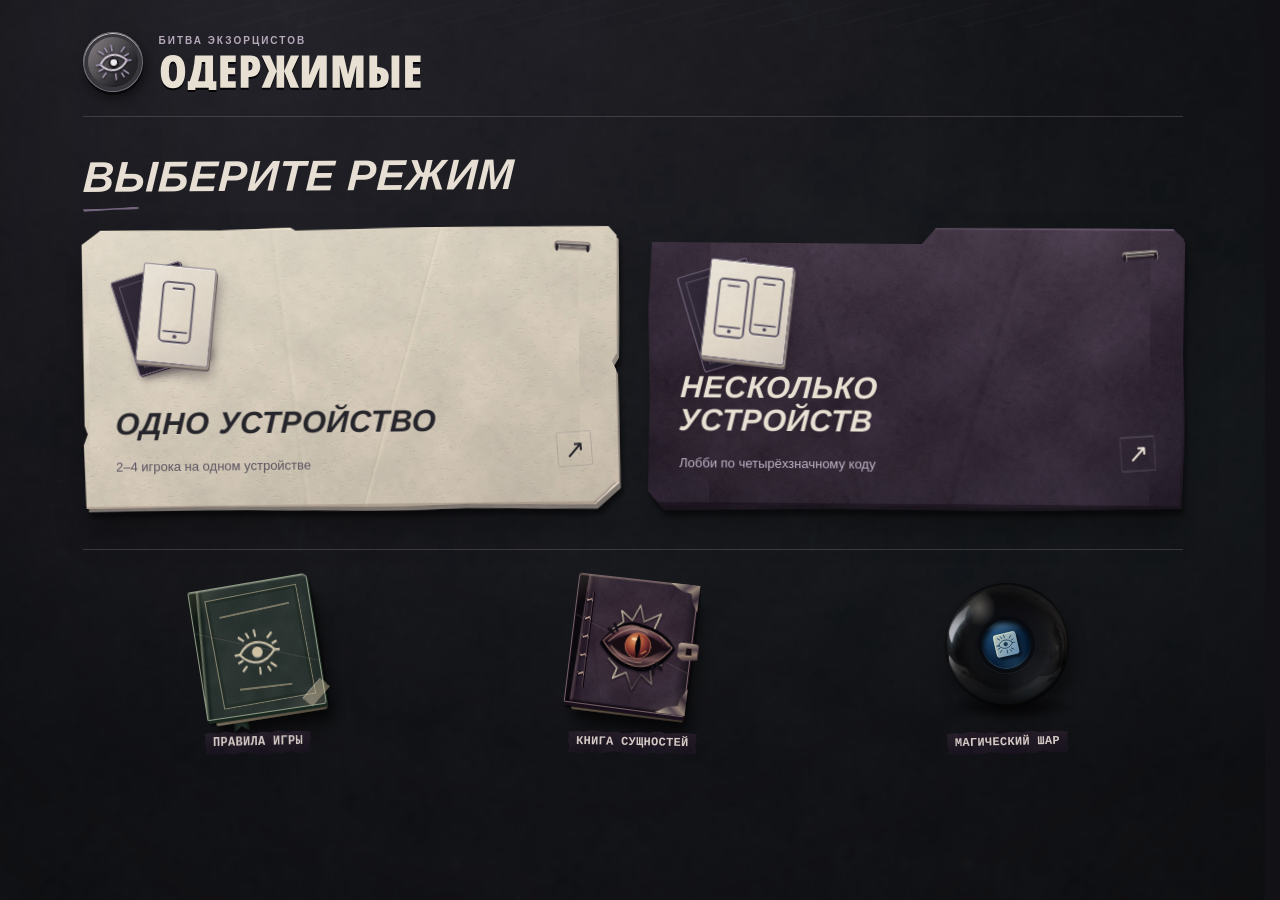
==== commit c52937cd: "Add files via upload" ====
--- a/index.html
+++ b/index.html
@@ -2,7 +2,7 @@
 <html lang="ru">
 <head>
   <meta charset="utf-8">
-  <meta name="app-revision" content="v56.6.3-refined-reading">
+  <meta name="app-revision" content="v56.6.4-ritual-paper">
   <meta name="viewport" content="width=device-width,initial-scale=1,viewport-fit=cover">
   <meta name="theme-color" content="#09080d">
   <meta name="color-scheme" content="dark">
@@ -13,14 +13,15 @@
   <meta name="description" content="Генератор одержимых и лобби для настольной игры «Битва экзорцистов».">
   <link rel="manifest" href="manifest.json">
   <link rel="icon" href="icon.svg" type="image/svg+xml">
-  <link rel="stylesheet" href="styles.css?v=56.6.3">
-  <link rel="stylesheet" href="tabletop.css?v=56.6.3">
-  <link rel="stylesheet" href="fieldnotes.css?v=56.6.3">
-  <link rel="stylesheet" href="folio.css?v=56.6.3">
-  <link rel="stylesheet" href="refinement.css?v=56.6.3">
+  <link rel="stylesheet" href="styles.css?v=56.6.4">
+  <link rel="stylesheet" href="tabletop.css?v=56.6.4">
+  <link rel="stylesheet" href="fieldnotes.css?v=56.6.4">
+  <link rel="stylesheet" href="folio.css?v=56.6.4">
+  <link rel="stylesheet" href="refinement.css?v=56.6.4">
+  <link rel="stylesheet" href="ritual.css?v=56.6.4">
   <title>Битва экзорцистов</title>
 </head>
-<body data-ui="tabletop">
+<body data-ui="tabletop" data-input="pointer">
   <div class="ambient-fog" aria-hidden="true"><span></span><span></span><span></span></div>
   <main class="app-shell">
     <header class="topbar">
@@ -40,7 +41,21 @@
       <button id="continue-local" class="ghost-button hidden home-continue" type="button">Продолжить партию</button>
       <div class="home-tools" aria-label="Быстрые инструменты">
         <button id="open-rules-home" class="rules-launch" type="button" aria-label="Открыть правила игры"><span class="tool-object manual-prop" aria-hidden="true"><span class="book-pages"></span><span class="book-leaf leaf-one"></span><span class="book-leaf leaf-two"></span><span class="book-cover"><span class="book-cover-line"></span><span class="cover-wear"></span><span class="cover-tape"></span><svg class="engraved-eye" viewBox="0 0 48 48"><path class="eye-shape" d="M8.4 24.4c4.4-6.3 9.3-9.3 15.7-9.1 6 .1 11 3 15.7 8.5-4.7 6-9.8 9.1-15.8 9.3-6.3.1-11.1-2.8-15.6-8.7Z"></path><circle class="eye-iris" cx="24.2" cy="24.1" r="4.7"></circle><path class="eye-rays" d="M24 3.8l.4 6.4M24.4 37.8l-.3 6.3M3.7 24.4l6.2-.3M38.2 23.9l6.1.6M9.1 8.6l4.6 4.2M34.5 35l4.7 4.3M39.3 8.4l-4.6 4.5M13.3 35.3l-4.4 4.1M16.4 5.9l2.1 4.9M31.6 38l1.9 4.4M5.8 31.7l4.7-2M38.1 18.4l4.6-1.8"></path></svg><span class="book-corner"></span></span><span class="book-ribbon"></span></span><span class="tool-label">ПРАВИЛА ИГРЫ</span><span class="tool-arrow" aria-hidden="true">&#8599;</span></button>
-        <button id="open-entity-book-home" class="entity-book-launch home-book" type="button" aria-label="Открыть Книгу сущностей"><span class="tool-object grimoire-prop" aria-hidden="true"><span class="book-pages"></span><span class="book-leaf leaf-one"></span><span class="book-leaf leaf-two"></span><span class="book-cover"><span class="book-cover-line"></span><span class="cover-wear"></span><span class="cover-tape"></span><svg class="engraved-eye" viewBox="0 0 48 48"><path class="eye-shape" d="M8.4 24.4c4.4-6.3 9.3-9.3 15.7-9.1 6 .1 11 3 15.7 8.5-4.7 6-9.8 9.1-15.8 9.3-6.3.1-11.1-2.8-15.6-8.7Z"></path><circle class="eye-iris" cx="24.2" cy="24.1" r="4.7"></circle><path class="eye-rays" d="M24 3.8l.4 6.4M24.4 37.8l-.3 6.3M3.7 24.4l6.2-.3M38.2 23.9l6.1.6M9.1 8.6l4.6 4.2M34.5 35l4.7 4.3M39.3 8.4l-4.6 4.5M13.3 35.3l-4.4 4.1M16.4 5.9l2.1 4.9M31.6 38l1.9 4.4M5.8 31.7l4.7-2M38.1 18.4l4.6-1.8"></path></svg><span class="book-corner"></span></span><span class="book-ribbon"></span></span><span class="tool-label">КНИГА СУЩНОСТЕЙ</span><span class="tool-arrow" aria-hidden="true">&#8599;</span></button>
+        <button id="open-entity-book-home" class="entity-book-launch home-book" type="button" aria-label="Открыть Книгу сущностей"><span class="tool-object grimoire-prop" aria-hidden="true"><span class="book-pages"></span><span class="book-leaf leaf-one"></span><span class="book-leaf leaf-two"></span><span class="book-cover"><span class="book-cover-line"></span><span class="cover-wear"></span><span class="cover-tape"></span><svg class="grimoire-emblem" viewBox="0 0 80 92" aria-hidden="true">
+ <defs>
+  <linearGradient id="gr-home-metal" x1="0" y1="0" x2="1" y2="1"><stop stop-color="#d8ccad"/><stop offset=".36" stop-color="#766c67"/><stop offset=".5" stop-color="#c3b6a1"/><stop offset=".7" stop-color="#3c343b"/><stop offset="1" stop-color="#9d8e7d"/></linearGradient>
+  <radialGradient id="gr-home-iris" cx="37%" cy="29%" r="72%"><stop stop-color="#e1a57a"/><stop offset=".3" stop-color="#bd683f"/><stop offset=".6" stop-color="#89362f"/><stop offset="1" stop-color="#210b17"/></radialGradient>
+  <linearGradient id="gr-home-rim" x1="0" y1="0" x2="0" y2="1"><stop stop-color="#91726e"/><stop offset=".25" stop-color="#4c2937"/><stop offset=".5" stop-color="#130b14"/><stop offset=".8" stop-color="#735052"/><stop offset="1" stop-color="#251723"/></linearGradient>
+ </defs>
+ <path class="grimoire-bracing" d="M16 32 25 24 22 14 33 22 39 7 44 22 59 13 54 29 66 34M15 60 24 68 21 78 33 71 40 86 47 71 58 79 55 65 65 60" fill="none" stroke="url(#gr-home-metal)" stroke-width="1.6"/>
+ <path d="M8 46Q24 22 42 27Q63 30 73 44Q58 70 39 65Q22 63 8 46Z" fill="#08070b" stroke="#060409" stroke-width="5"/>
+ <path d="M8 44Q25 22 42 28Q60 30 73 43Q59 65 40 64Q22 62 8 44Z" fill="url(#gr-home-rim)" stroke="#8c685f" stroke-width="1"/>
+ <path d="M15 45Q30 32 42 34Q57 34 66 44Q53 57 40 57Q27 57 15 45Z" fill="#170d13"/>
+ <g class="grimoire-iris"><ellipse cx="41" cy="45" rx="12" ry="12" fill="url(#gr-home-iris)" stroke="#bc7152" stroke-width=".8"/>
+ <path d="M41 34Q46 45 41 57Q36 45 41 34Z" fill="#09070b"/><ellipse cx="37" cy="39" rx="2.8" ry="1.4" fill="#f9d8a9" opacity=".82"/><path d="M45 52 49 49" stroke="#d47b54" stroke-width="1.2"/></g>
+ <path d="M13 44Q32 23 49 32M16 48Q30 63 46 60M61 34 70 42" fill="none" stroke="#b9917d" stroke-width="1.2" opacity=".6"/>
+ <path d="m17 36-5-4m8 1-3-6m43 32 5 5m-8-2 1 7" stroke="#141019" stroke-width="2.4"/>
+ </svg><span class="grimoire-stitches"></span><span class="grimoire-claw top-claw"></span><span class="grimoire-claw bottom-claw"></span><span class="grimoire-clasp"></span><span class="book-corner"></span></span><span class="book-ribbon"></span></span><span class="tool-label">КНИГА СУЩНОСТЕЙ</span><span class="tool-arrow" aria-hidden="true">&#8599;</span></button>
         <button id="open-magic-ball-home" class="magic-ball-launch home-ball" type="button" aria-label="Открыть Магический шар"><span class="tool-object oracle-prop" aria-hidden="true"><span class="oracle-shadow"></span><span class="oracle-mini"><span class="oracle-window"><span class="oracle-meniscus"></span><span class="oracle-facet"><svg class="engraved-eye" viewBox="0 0 48 48"><path class="eye-shape" d="M8.4 24.4c4.4-6.3 9.3-9.3 15.7-9.1 6 .1 11 3 15.7 8.5-4.7 6-9.8 9.1-15.8 9.3-6.3.1-11.1-2.8-15.6-8.7Z"></path><circle class="eye-iris" cx="24.2" cy="24.1" r="4.7"></circle><path class="eye-rays" d="M24 3.8l.4 6.4M24.4 37.8l-.3 6.3M3.7 24.4l6.2-.3M38.2 23.9l6.1.6M9.1 8.6l4.6 4.2M34.5 35l4.7 4.3M39.3 8.4l-4.6 4.5M13.3 35.3l-4.4 4.1M16.4 5.9l2.1 4.9M31.6 38l1.9 4.4M5.8 31.7l4.7-2M38.1 18.4l4.6-1.8"></path></svg></span></span></span></span><span class="tool-label">МАГИЧЕСКИЙ ШАР</span><span class="tool-arrow" aria-hidden="true">&#8599;</span></button>
       </div>
     </section>
@@ -81,12 +96,26 @@
           </button>
           <div class="game-control-actions">
             <button id="open-rules-game" class="game-help-button" type="button" aria-label="Открыть правила игры">
-              <span class="session-mini-book session-manual" aria-hidden="true"><span class="session-mini-pages"></span><span class="session-mini-cover"><svg class="engraved-eye" viewBox="0 0 48 48"><path class="eye-shape" d="M8.4 24.4c4.4-6.3 9.3-9.3 15.7-9.1 6 .1 11 3 15.7 8.5-4.7 6-9.8 9.1-15.8 9.3-6.3.1-11.1-2.8-15.6-8.7Z"></path><circle class="eye-iris" cx="24.2" cy="24.1" r="4.7"></circle><path class="eye-rays" d="M24 3.8l.4 6.4M24.4 37.8l-.3 6.3M3.7 24.4l6.2-.3M38.2 23.9l6.1.6M9.1 8.6l4.6 4.2M34.5 35l4.7 4.3M39.3 8.4l-4.6 4.5M13.3 35.3l-4.4 4.1M16.4 5.9l2.1 4.9M31.6 38l1.9 4.4M5.8 31.7l4.7-2M38.1 18.4l4.6-1.8"></path></svg><span class="manual-cover-label"></span></span><span class="mini-ribbon"></span></span>
+              <span class="session-mini-book session-manual" aria-hidden="true"><span class="session-mini-pages"></span><span class="session-mini-cover"><svg class="engraved-eye" viewBox="0 0 48 48"><path class="eye-shape" d="M8.4 24.4c4.4-6.3 9.3-9.3 15.7-9.1 6 .1 11 3 15.7 8.5-4.7 6-9.8 9.1-15.8 9.3-6.3.1-11.1-2.8-15.6-8.7Z"></path><circle class="eye-iris" cx="24.2" cy="24.1" r="4.7"></circle><path class="eye-rays" d="M24 3.8l.4 6.4M24.4 37.8l-.3 6.3M3.7 24.4l6.2-.3M38.2 23.9l6.1.6M9.1 8.6l4.6 4.2M34.5 35l4.7 4.3M39.3 8.4l-4.6 4.5M13.3 35.3l-4.4 4.1M16.4 5.9l2.1 4.9M31.6 38l1.9 4.4M5.8 31.7l4.7-2M38.1 18.4l4.6-1.8"></path></svg><span class="manual-cover-label"></span></span></span>
               <span>Правила</span>
             </button>
         <div class="game-quick-tools" aria-label="Игровые инструменты">
           <button id="open-entity-book-game" class="entity-book-launch compact" type="button" aria-label="Открыть Книгу сущностей">
-            <span class="session-mini-book" aria-hidden="true"><span class="session-mini-pages"></span><span class="session-mini-cover"><svg class="engraved-eye" viewBox="0 0 48 48"><path class="eye-shape" d="M8.4 24.4c4.4-6.3 9.3-9.3 15.7-9.1 6 .1 11 3 15.7 8.5-4.7 6-9.8 9.1-15.8 9.3-6.3.1-11.1-2.8-15.6-8.7Z"></path><circle class="eye-iris" cx="24.2" cy="24.1" r="4.7"></circle><path class="eye-rays" d="M24 3.8l.4 6.4M24.4 37.8l-.3 6.3M3.7 24.4l6.2-.3M38.2 23.9l6.1.6M9.1 8.6l4.6 4.2M34.5 35l4.7 4.3M39.3 8.4l-4.6 4.5M13.3 35.3l-4.4 4.1M16.4 5.9l2.1 4.9M31.6 38l1.9 4.4M5.8 31.7l4.7-2M38.1 18.4l4.6-1.8"></path></svg></span></span>
+            <span class="session-mini-book session-grimoire" aria-hidden="true"><span class="session-mini-pages"></span><span class="session-mini-cover"><svg class="grimoire-emblem" viewBox="0 0 80 92" aria-hidden="true">
+ <defs>
+  <linearGradient id="gr-small-metal" x1="0" y1="0" x2="1" y2="1"><stop stop-color="#d8ccad"/><stop offset=".36" stop-color="#766c67"/><stop offset=".5" stop-color="#c3b6a1"/><stop offset=".7" stop-color="#3c343b"/><stop offset="1" stop-color="#9d8e7d"/></linearGradient>
+  <radialGradient id="gr-small-iris" cx="37%" cy="29%" r="72%"><stop stop-color="#e1a57a"/><stop offset=".3" stop-color="#bd683f"/><stop offset=".6" stop-color="#89362f"/><stop offset="1" stop-color="#210b17"/></radialGradient>
+  <linearGradient id="gr-small-rim" x1="0" y1="0" x2="0" y2="1"><stop stop-color="#91726e"/><stop offset=".25" stop-color="#4c2937"/><stop offset=".5" stop-color="#130b14"/><stop offset=".8" stop-color="#735052"/><stop offset="1" stop-color="#251723"/></linearGradient>
+ </defs>
+ <path class="grimoire-bracing" d="M16 32 25 24 22 14 33 22 39 7 44 22 59 13 54 29 66 34M15 60 24 68 21 78 33 71 40 86 47 71 58 79 55 65 65 60" fill="none" stroke="url(#gr-small-metal)" stroke-width="1.6"/>
+ <path d="M8 46Q24 22 42 27Q63 30 73 44Q58 70 39 65Q22 63 8 46Z" fill="#08070b" stroke="#060409" stroke-width="5"/>
+ <path d="M8 44Q25 22 42 28Q60 30 73 43Q59 65 40 64Q22 62 8 44Z" fill="url(#gr-small-rim)" stroke="#8c685f" stroke-width="1"/>
+ <path d="M15 45Q30 32 42 34Q57 34 66 44Q53 57 40 57Q27 57 15 45Z" fill="#170d13"/>
+ <g class="grimoire-iris"><ellipse cx="41" cy="45" rx="12" ry="12" fill="url(#gr-small-iris)" stroke="#bc7152" stroke-width=".8"/>
+ <path d="M41 34Q46 45 41 57Q36 45 41 34Z" fill="#09070b"/><ellipse cx="37" cy="39" rx="2.8" ry="1.4" fill="#f9d8a9" opacity=".82"/><path d="M45 52 49 49" stroke="#d47b54" stroke-width="1.2"/></g>
+ <path d="M13 44Q32 23 49 32M16 48Q30 63 46 60M61 34 70 42" fill="none" stroke="#b9917d" stroke-width="1.2" opacity=".6"/>
+ <path d="m17 36-5-4m8 1-3-6m43 32 5 5m-8-2 1 7" stroke="#141019" stroke-width="2.4"/>
+ </svg><span class="grimoire-stitches"></span><span class="grimoire-claw top-claw"></span><span class="grimoire-claw bottom-claw"></span><span class="grimoire-clasp"></span></span></span>
             <span>Книга сущностей</span>
           </button>
           <button id="open-magic-ball-game" class="magic-ball-launch compact" type="button" aria-label="Открыть Магический шар">
@@ -232,9 +261,10 @@
 
   <dialog id="share-dialog"><form method="dialog" class="dialog-card share-card gothic-panel"><button class="dialog-close" value="cancel" aria-label="Закрыть">×</button><p class="eyebrow">ПОДЕЛИТЬСЯ</p><h2 id="share-title">Битва экзорцистов</h2><p id="share-code-line" class="share-code-line hidden">Код: <strong id="share-code-value"></strong></p><div class="qr-shell"><img id="share-qr" alt="QR-код" hidden><span class="qr-placeholder">⌁</span></div><input id="share-url" class="share-url" type="text" readonly><p id="share-hint" class="share-hint"></p><div class="dialog-actions"><button id="copy-share" value="noop" type="button" class="ghost-button">Копировать</button><button id="native-share" value="noop" type="button" class="accent-button">Поделиться</button></div></form></dialog>
 
-  <script src="mobile-ball.js?v=56.6.3" defer></script>
-  <script src="app.js?v=56.6.3" defer></script>
-<script src="tabletop.js?v=56.6.3" defer></script>
-<script src="fieldnotes.js?v=56.6.3" defer></script>
+  <script src="mobile-ball.js?v=56.6.4" defer></script>
+  <script src="app.js?v=56.6.4" defer></script>
+<script src="tabletop.js?v=56.6.4" defer></script>
+<script src="fieldnotes.js?v=56.6.4" defer></script>
+<script src="ritual.js?v=56.6.4" defer></script>
 </body>
 </html>
--- a/ritual.css
+++ b/ritual.css
@@ -0,0 +1,194 @@
+/* 56.6.4. Clean paper, a six-seal reading track, physical paper turns.
+   All grain is prepainted; motion changes only transforms and opacity. */
+
+/* Colour belongs to the ink, tabs and binding, never to the paper stock. */
+body[data-ui] #entity-book-dialog .entity-detail {
+  background:linear-gradient(91deg,#7458491a,transparent 25px 96%,#8463450a),var(--f-stock) left top/580px!important;
+}
+body[data-ui] #entity-book-dialog .entity-effect-card::before,
+body[data-ui] #entity-book-dialog .entity-effect-card:nth-child(2)::before {
+  background:linear-gradient(96deg,#f7efdc18,transparent 65%,#6d4b440c),var(--t-paper-map) center/400px!important;
+}
+body[data-ui] #entity-book-dialog .entity-hp { background:none!important; }
+
+/* Same optical scale across the tools, including the restart arrow.
+   Labels stay short and already belong to these tools, no decorative copy. */
+body[data-ui] #game-screen .game-control-row { min-height:56px!important;margin-bottom:4px!important; }
+body[data-ui] #game-screen .game-control-panel .game-control-row :is(.game-help-button,.game-restart-button,button.compact) {
+  min-height:54px!important;height:54px!important;gap:10px!important;padding:3px 10px!important;
+}
+body[data-ui] #game-screen .session-mini-book { flex:0 0 32px!important;width:32px!important;height:40px!important; }
+body[data-ui] #game-screen .session-mini-orb { flex:0 0 39px!important;width:39px!important;height:39px!important; }
+body[data-ui] #game-screen .game-control-panel .game-control-row .game-restart-button>svg {
+  width:31px!important;height:31px!important;stroke:#c6b6c8!important;stroke-width:1.7!important;
+}
+body[data-ui] #game-screen .game-control-row .session-manual .session-mini-cover svg {
+  left:5px!important;top:9px!important;width:23px!important;height:23px!important;stroke:#e0d5b6!important;stroke-width:1.9!important;
+}
+body[data-ui] #game-screen .session-manual .session-mini-cover {
+  background:linear-gradient(90deg,#09140dbb 0 3px,#e1d8ab7a 4px,transparent 6px 90%,#0a120d55),linear-gradient(#9aa98122,#b7baa41c),var(--f-binder) center/110px!important;
+  border-color:#a6b1949e;box-shadow:inset 0 1px 0 #d9dec957,inset 0 0 0 2px #b7bb9b22,1px 2px 1px #000b;
+}
+body[data-ui] #game-screen .session-manual .mini-ribbon { display:none!important; }
+body[data-ui] #game-screen .session-orb-window { inset:9px!important;border-color:#7894a0!important;background:radial-gradient(ellipse at 32% 19%,#315571,#081b2a 74%)!important; }
+body[data-ui] #game-screen .session-orb-window i { inset:4px!important;background:linear-gradient(135deg,#d8e3d6,#90b4c5 48%,#466b8c)!important;box-shadow:inset 1px 1px 0 #f5efd5; }
+body[data-ui] #game-screen .session-mini-orb { box-shadow:inset -3px -4px 5px #000d,inset 1px 1px 1px #ccc8d252,1px 4px 3px #000b!important; }
+
+/* Grimoire: dark stitched hide, iron claws and an inset glass eye. The eye
+   and all hardware live ON the cover, so they follow its actual hinge. */
+body[data-ui] #home-screen .grimoire-prop .book-cover,
+body[data-ui] #game-screen .session-grimoire .session-mini-cover {
+  background:linear-gradient(92deg,#050308df 0 7%,#aa858345 8%,#180c1988 11%,transparent 18% 90%,#0503089a),radial-gradient(ellipse at 55% 48%,#5d2c383a,transparent 66%),var(--f-hide) center/180px!important;
+  border-color:#78616a!important;border-radius:3px 5px 2px 1px!important;
+  box-shadow:inset 0 1px 1px #bda39070,inset 0 -2px 2px #09060cd9,1px 3px 0 #190e1c,2px 5px 3px #000d!important;
+}
+body[data-ui] #home-screen .grimoire-prop .book-cover::before,
+body[data-ui] #home-screen .grimoire-prop .book-cover::after,
+body[data-ui] #home-screen .grimoire-prop :is(.book-cover-line,.cover-tape,.book-corner,.book-ribbon) { display:none!important; }
+body[data-ui] .grimoire-emblem { position:absolute;display:block;left:17%;top:13%;width:76%;height:76%;overflow:visible;filter:drop-shadow(0 1px 1px #05020bcc); }
+body[data-ui] .grimoire-iris { transform-origin:41px 45px; }
+body[data-ui] .grimoire-stitches { position:absolute;inset:13% auto 12% 8%;width:6%;border-left:1px solid #130d1990;border-right:1px solid #7b5b6370;
+  background:repeating-linear-gradient(158deg,transparent 0 7px,#c0a390 7px 8px,#120c1699 9px 10px,transparent 11px 17px);box-shadow:1px 0 0 #070309; }
+body[data-ui] .grimoire-claw { position:absolute;right:-2%;width:25%;height:21%;background:linear-gradient(139deg,#d2c3a4,#534751 35%,#958375 49%,#362b37 72%,#b19b88);
+  clip-path:polygon(0 0,100% 0,100% 100%,79% 64%,73% 33%,39% 26%);filter:drop-shadow(1px 1px 1px #000); }
+body[data-ui] .grimoire-claw.top-claw { top:-1%; }
+body[data-ui] .grimoire-claw.bottom-claw { bottom:0;transform:scaleY(-1); }
+body[data-ui] .grimoire-clasp { position:absolute;right:-7%;top:43%;width:18%;height:15%;border:1px solid #47323b;border-radius:1px 3px 3px 1px;
+  background:linear-gradient(170deg,#c9b79c,#51414a 41%,#95806f 65%,#392733);box-shadow:1px 3px 2px #000b;clip-path:polygon(22% 0,100% 10%,100% 88%,29% 100%,0 75%,0 20%); }
+body[data-ui] .grimoire-clasp::after { content:"";position:absolute;inset:28% 27% 25% 34%;background:#140b13;border:1px solid #c0a2826b;box-shadow:0 1px 0 #d7b79455; }
+body[data-ui] #home-screen .grimoire-prop .book-pages { background:repeating-linear-gradient(0deg,#645047 0 1px,#bfac8e 1px 2px,#847063 2px 3px); }
+body[data-ui] #home-screen .grimoire-prop .book-leaf::after { background:repeating-linear-gradient(0deg,#69415285 0 1px,transparent 1px 7px); }
+body[data-ui] #game-screen .game-control-row .session-grimoire .session-mini-cover .grimoire-emblem {
+  position:absolute!important;left:14%!important;top:11%!important;width:82%!important;height:78%!important;stroke:none!important;fill:none!important;stroke-width:0!important;
+}
+body[data-ui] #game-screen .session-grimoire .grimoire-stitches { width:6%;background-size:auto 9px;opacity:.86; }
+body[data-ui] #game-screen .session-grimoire .session-mini-pages { background:repeating-linear-gradient(0deg,#6c514b 0 1px,#bcab8f 1px 2px)!important; }
+
+/* Compact reading track, not a loading bar. Six struck seals lead to the
+   opened eye. Completion means reading finished, NOT victory in the game. */
+body[data-ui] #game-screen .reading-head {
+  grid-template-columns:minmax(0,1fr) auto!important;gap:5px 14px!important;padding:11px 16px 12px!important;min-height:74px!important;
+}
+body[data-ui] #game-screen .status-card { display:contents!important; }
+body[data-ui] #game-screen .status-line { grid-column:2;grid-row:1;gap:10px!important;align-self:center; }
+body[data-ui] #game-screen .status-label { font:700 10px/1 var(--f-type)!important;letter-spacing:.025em!important;text-decoration:none!important; }
+body[data-ui] #game-screen .status-label::before,
+body[data-ui] #game-screen .status-label::after { content:none!important; }
+body[data-ui] #game-screen #progress-text { display:inline-block;color:#4f3a4d!important;font-size:20px!important; }
+body[data-ui] #game-screen .progress-track {
+  position:relative;display:flex!important;align-items:center;justify-content:space-between;isolation:isolate;
+  grid-column:1/-1!important;grid-row:2;width:100%!important;height:27px!important;margin:0!important;
+  background:none!important;border:0!important;box-shadow:none!important;overflow:visible!important;clip-path:none!important;
+  -webkit-mask:none!important;mask:none!important;
+}
+body[data-ui] #game-screen .progress-track::before { content:"";position:absolute;left:10px;right:13px;top:12px;height:3px;background:#8e777448;
+  box-shadow:0 1px 0 #fff6,inset 0 1px 1px #4b2d4339; }
+body[data-ui] #game-screen .progress-track::after { content:none!important; }
+body[data-ui] #game-screen .progress-track #progress-bar { position:absolute;left:10px;right:13px;top:12px;width:auto!important;height:3px!important;display:block!important;
+  transform-origin:0 50%;transform:scaleX(var(--ritual-fill,0));background:linear-gradient(90deg,#755646,#a38058)!important;
+  box-shadow:0 1px 0 #e2cba394!important;transition:transform .38s cubic-bezier(.2,.8,.25,1)!important; }
+body[data-ui] #game-screen .progress-track #progress-bar::after { content:none!important; }
+body[data-ui] #game-screen .ritual-step { position:relative;display:grid;place-items:center;width:21px;height:21px;flex:0 0 21px;z-index:1;transform:rotate(var(--seal-skew,-6deg));
+  color:#8b7c80;isolation:isolate; }
+body[data-ui] #game-screen .ritual-step::before { content:"";position:absolute;inset:0;z-index:-1;clip-path:polygon(24% 2%,70% 0,97% 29%,100% 72%,72% 100%,26% 96%,1% 70%,0 28%);
+  background:linear-gradient(142deg,#cdc2ba,#b6a8a099 66%,#ebe1d270);box-shadow:inset 0 1px 1px #fdf2d8,inset 0 0 0 1px #896d6955; }
+body[data-ui] #game-screen .ritual-step::after { content:"";position:absolute;inset:3px;z-index:-1;border:1px solid #8a76775a;transform:rotate(1deg); }
+body[data-ui] #game-screen .ritual-step>b { font:700 11px/1 var(--f-type);transform:rotate(calc(var(--seal-skew,-6deg) * -1));text-shadow:0 1px 0 #fff6; }
+body[data-ui] #game-screen .ritual-step:nth-of-type(3n) { --seal-skew:6deg; }
+body[data-ui] #game-screen .ritual-step:nth-of-type(3n+1) { --seal-skew:-2deg; }
+body[data-ui] #game-screen .ritual-step.is-struck { color:#f1d4a3; }
+body[data-ui] #game-screen .ritual-step.is-struck::before { background:linear-gradient(139deg,#aa9275,#67505a 38%,#322332 72%,#745d61);box-shadow:inset 0 1px 0 #e5c79f,inset 1px 0 1px #c7a788,inset -1px -1px 0 #281822; }
+body[data-ui] #game-screen .ritual-step.is-struck::after { border-color:#c5a07a78;box-shadow:0 0 0 1px #1b0f2422; }
+body[data-ui] #game-screen .ritual-step.is-struck>b { text-shadow:0 1px 1px #180b20; }
+body[data-ui] #game-screen .ritual-step.is-next { color:#685464; }
+body[data-ui] #game-screen .ritual-step.is-next::after { border-color:#806273a6; }
+body[data-ui] #game-screen .ritual-step.is-goal { width:28px;height:27px;flex-basis:28px;--seal-skew:0deg; }
+body[data-ui] #game-screen .ritual-step.is-goal::after { inset:3px;border-radius:50%;border-color:#8f787a70; }
+body[data-ui] #game-screen .ritual-step svg { width:21px;height:21px;fill:none;stroke:currentColor;stroke-width:1.3; }
+body[data-ui] #game-screen .ritual-step .seal-eye-iris { fill:currentColor;stroke:none; }
+body[data-ui] #game-screen .ritual-step .seal-eye-open { opacity:0; }
+body[data-ui] #game-screen .ritual-step .seal-eye-shut { opacity:1; }
+body[data-ui] #game-screen .ritual-step.is-struck .seal-eye-open { opacity:1; }
+body[data-ui] #game-screen .ritual-step.is-struck .seal-eye-shut { opacity:0; }
+body[data-ui] #game-screen .status-card.complete-state #progress-text { color:#69503b!important; }
+body[data-ui] #game-screen .status-card.complete-state .ritual-step.is-goal { color:#ffe1a5; }
+body[data-ui] #game-screen .status-card.complete-state .ritual-step.is-goal::before { background:linear-gradient(139deg,#ead5a7,#ab824c 37%,#5a3b37 78%,#917344); }
+body[data-ui] #game-screen .status-card.complete-state #progress-bar { background:linear-gradient(90deg,#6d4845,#b09056)!important; }
+body[data-ui] #game-screen .reading-head #phase-hint.compact-phase-hint {
+  position:absolute!important;width:1px!important;height:1px!important;padding:0!important;margin:-1px!important;overflow:hidden!important;clip:rect(0,0,0,0)!important;white-space:nowrap!important;border:0!important;
+}
+body[data-ui].complete #game-screen .reading-head #phase-hint.compact-phase-hint {
+  position:static!important;grid-column:1/-1!important;grid-row:3!important;width:auto!important;height:auto!important;clip:auto!important;margin:1px 0 0!important;
+  overflow:visible!important;white-space:normal!important;font-size:10px!important;line-height:1.45!important;color:#675748!important;
+}
+body[data-ui] #game-screen .reading-head.long-player-name .status-line { grid-row:2;grid-column:1/-1;justify-content:flex-end!important; }
+body[data-ui] #game-screen .reading-head.long-player-name .progress-track { grid-row:3; }
+body[data-ui].complete #game-screen .reading-head.long-player-name #phase-hint { grid-row:4!important; }
+body[data-ui] #game-screen #open-entity-book-game.boss-ready .session-grimoire .grimoire-emblem { filter:drop-shadow(0 0 2px #c58c644f); }
+
+/* Physical paper: the original six silhouettes and their layout never
+   change. The face is replaced only while edge-on, never mid-readable. */
+body[data-ui] #game-screen .traits { position:relative; }
+body[data-ui] #game-screen .traits .trait[data-paper-turning="true"] { z-index:20!important;will-change:translate,rotate,scale;transition:none!important; }
+body[data-ui] #game-screen .traits .trait[data-paper-turning="true"]::after { opacity:0!important; }
+body[data-ui] #game-screen .traits .trait[data-paper-turning="true"] :is(.trait-value,.trait-meta,.mystery-plaque,.trait-icon) {
+  animation:none!important;transition:none!important;opacity:1!important;filter:none!important;transform:none!important;
+}
+body[data-ui] #game-screen .traits .trait[data-paper-turning="true"] :is(button,.paper-tape) { pointer-events:none!important; }
+body[data-ui] #game-screen .paper-lift-crease { position:absolute;inset:0;z-index:5;pointer-events:none;opacity:0;
+  background:linear-gradient(90deg,transparent 38%,#3d243b24 71%,#fdf4da5c 86%,#7a5b571c);
+  -webkit-mask:var(--tear-mask) center/100% 100% no-repeat;mask:var(--tear-mask) center/100% 100% no-repeat; }
+body[data-ui] #game-screen .trait[data-tear-side="right"] .paper-lift-crease { background:linear-gradient(270deg,transparent 38%,#3d243b24 71%,#fdf4da5c 86%,#7a5b571c); }
+body[data-ui] #game-screen .paper-contact-shadow { position:absolute;z-index:0;pointer-events:none;opacity:0;filter:blur(5px);isolation:isolate;
+  background:#000;mask:var(--shadow-mask) center/100% 100% no-repeat;-webkit-mask:var(--shadow-mask) center/100% 100% no-repeat; }
+/* Hide the old text springs during the new two-sided paper turn. */
+body[data-ui] #game-screen .traits .trait[data-paper-turning="true"] :is(.reveal-button,.close-button) { visibility:hidden!important; }
+
+/* Touch feedback must not turn into a desktop focus frame on iOS.
+   Keyboard navigation retains a deliberate, high-contrast focus marker. */
+html body[data-ui] :is(button,a,summary,input,select,textarea,[tabindex],dialog) { -webkit-tap-highlight-color:transparent!important; }
+html body[data-ui][data-input="pointer"] :is(button,a,summary,input,select,textarea,[tabindex],dialog):is(:focus,:focus-visible) { outline:none!important;outline-offset:0!important; }
+html body[data-ui][data-input="keyboard"] :is(button,a,summary,[tabindex]):focus-visible { outline:2px solid #b69fbb!important;outline-offset:3px!important; }
+html body[data-ui][data-input="keyboard"] #game-screen .reveal-button:focus-visible { outline-color:#604461!important;outline-offset:-14px!important; }
+html body[data-ui][data-input="pointer"] #home-screen .home-tools>button:focus-visible { box-shadow:none!important; }
+
+@media(max-width:900px) {
+  body[data-ui] #game-screen .game-control-actions { gap:3px!important; }
+  body[data-ui] #game-screen .game-control-panel .game-control-row :is(.game-help-button,.game-restart-button,button.compact) { width:49px!important;min-width:49px!important;padding:3px 6px!important;gap:0!important; }
+  body[data-ui] #game-screen .game-control-panel .game-control-row .game-restart-button { margin-left:1px!important;border-left:0!important; }
+}
+@media(max-width:760px) {
+  body[data-ui] #game-screen .reading-head { padding:9px 13px 10px!important;gap:5px 10px!important; }
+  body[data-ui] #game-screen .game-control-row { min-height:52px!important; }
+  body[data-ui] #game-screen .game-control-panel .game-control-row :is(.game-help-button,.game-restart-button,button.compact) { height:52px!important;min-height:52px!important; }
+  body[data-ui] #game-screen .status-line { gap:7px!important; }
+  body[data-ui] #game-screen .status-label { font-size:9px!important; }
+  body[data-ui] #game-screen #progress-text { font-size:18px!important; }
+}
+@media(max-width:355px) {
+  body[data-ui] #game-screen .game-control-actions { gap:0!important; }
+  body[data-ui] #game-screen .game-control-panel .game-control-row :is(.game-help-button,.game-restart-button,button.compact) { width:45px!important;min-width:45px!important;padding:3px 4px!important; }
+  body[data-ui] #game-screen .reading-head { grid-template-columns:minmax(0,1fr) auto!important;padding:9px 11px 10px!important;gap:5px 6px!important; }
+  body[data-ui] #game-screen .status-line { gap:5px!important; }
+  body[data-ui] #game-screen .status-label { font-size:8px!important; }
+}
+@media(prefers-reduced-motion:reduce) {
+  body[data-ui] #game-screen .progress-track #progress-bar { transition:none!important; }
+  body[data-ui] #game-screen .traits .trait[data-paper-turning="true"] { will-change:auto!important; }
+}
+body[data-ui] #game-screen .traits { perspective:1600px; }
+body[data-ui] .grimoire-iris { transform-box:fill-box;transform-origin:center; }
+/* Scope out legacy progress-track span styling: seals are not fill strips. */
+body[data-ui] #game-screen .progress-track .ritual-step {
+  background:none!important;background-image:none!important;border:0!important;border-radius:0!important;box-shadow:none!important;height:21px!important;
+}
+body[data-ui] #game-screen .progress-track .ritual-step.is-goal { height:27px!important; }
+body[data-ui] #game-screen .progress-track .ritual-step::after {
+  width:auto!important;height:auto!important;right:3px!important;top:3px!important;bottom:3px!important;left:3px!important;
+  background:none!important;opacity:1!important;transform:rotate(1deg)!important;
+}
+body[data-ui] #home-screen .grimoire-prop svg.grimoire-emblem { fill:none!important;stroke:none!important;stroke-width:0!important; }
+/* Outrank the older screen-specific :focus-visible rules as well. */
+html body[data-ui][data-input="pointer"] :is(#game-screen,#home-screen,dialog) :is(button,a,summary,input,select,textarea,[tabindex]):is(:focus,:focus-visible) {
+  outline:none!important;outline-offset:0!important;
+}
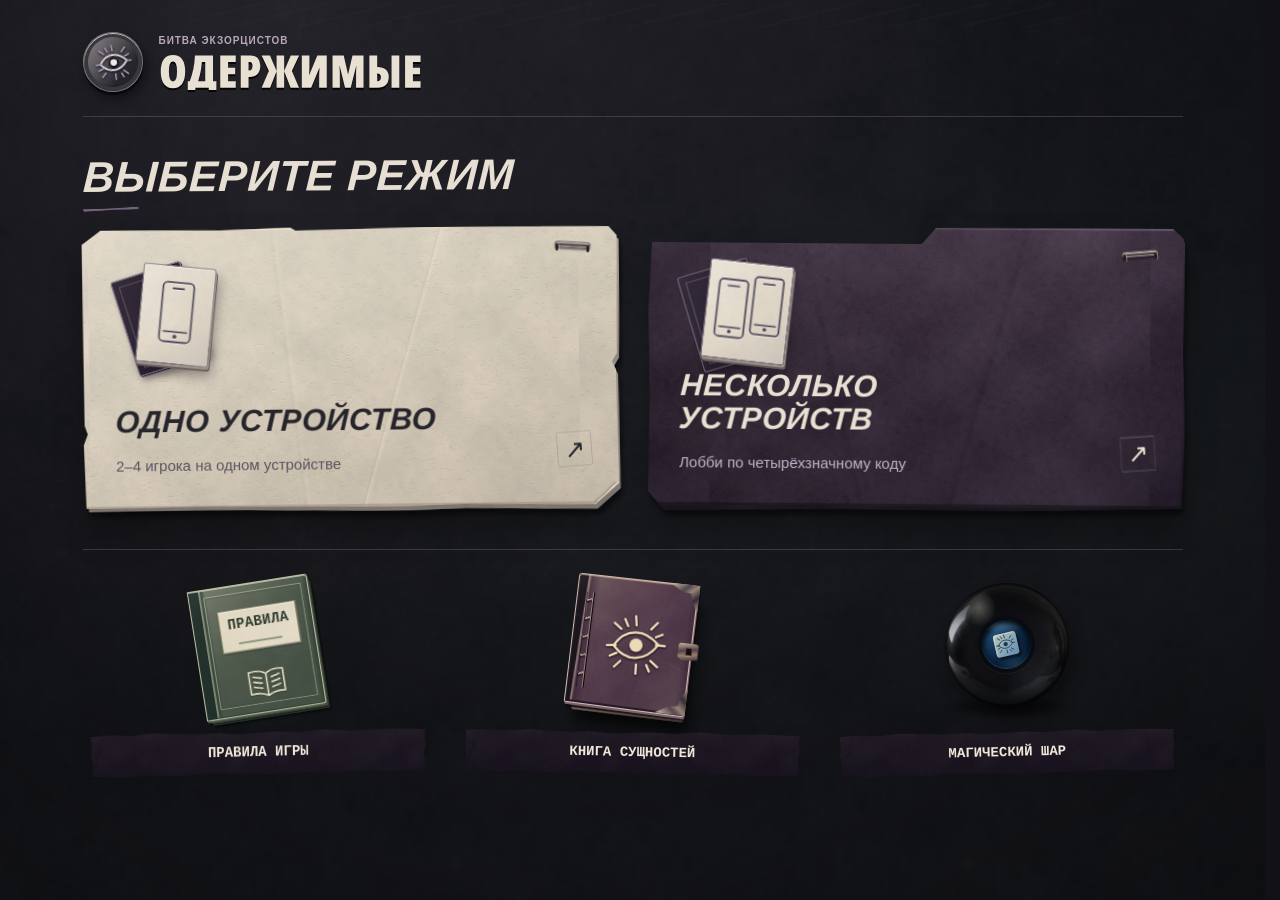
==== commit 0d0ce378: "Add files via upload" ====
--- a/index.html
+++ b/index.html
@@ -2,7 +2,7 @@
 <html lang="ru">
 <head>
   <meta charset="utf-8">
-  <meta name="app-revision" content="v56.6.4-ritual-paper">
+  <meta name="app-revision" content="v56.6.5-readable-binding">
   <meta name="viewport" content="width=device-width,initial-scale=1,viewport-fit=cover">
   <meta name="theme-color" content="#09080d">
   <meta name="color-scheme" content="dark">
@@ -13,12 +13,13 @@
   <meta name="description" content="Генератор одержимых и лобби для настольной игры «Битва экзорцистов».">
   <link rel="manifest" href="manifest.json">
   <link rel="icon" href="icon.svg" type="image/svg+xml">
-  <link rel="stylesheet" href="styles.css?v=56.6.4">
-  <link rel="stylesheet" href="tabletop.css?v=56.6.4">
-  <link rel="stylesheet" href="fieldnotes.css?v=56.6.4">
-  <link rel="stylesheet" href="folio.css?v=56.6.4">
-  <link rel="stylesheet" href="refinement.css?v=56.6.4">
-  <link rel="stylesheet" href="ritual.css?v=56.6.4">
+  <link rel="stylesheet" href="styles.css?v=56.6.5">
+  <link rel="stylesheet" href="tabletop.css?v=56.6.5">
+  <link rel="stylesheet" href="fieldnotes.css?v=56.6.5">
+  <link rel="stylesheet" href="folio.css?v=56.6.5">
+  <link rel="stylesheet" href="refinement.css?v=56.6.5">
+  <link rel="stylesheet" href="ritual.css?v=56.6.5">
+  <link rel="stylesheet" href="readability.css?v=56.6.5">
   <title>Битва экзорцистов</title>
 </head>
 <body data-ui="tabletop" data-input="pointer">
@@ -40,22 +41,8 @@
       </div>
       <button id="continue-local" class="ghost-button hidden home-continue" type="button">Продолжить партию</button>
       <div class="home-tools" aria-label="Быстрые инструменты">
-        <button id="open-rules-home" class="rules-launch" type="button" aria-label="Открыть правила игры"><span class="tool-object manual-prop" aria-hidden="true"><span class="book-pages"></span><span class="book-leaf leaf-one"></span><span class="book-leaf leaf-two"></span><span class="book-cover"><span class="book-cover-line"></span><span class="cover-wear"></span><span class="cover-tape"></span><svg class="engraved-eye" viewBox="0 0 48 48"><path class="eye-shape" d="M8.4 24.4c4.4-6.3 9.3-9.3 15.7-9.1 6 .1 11 3 15.7 8.5-4.7 6-9.8 9.1-15.8 9.3-6.3.1-11.1-2.8-15.6-8.7Z"></path><circle class="eye-iris" cx="24.2" cy="24.1" r="4.7"></circle><path class="eye-rays" d="M24 3.8l.4 6.4M24.4 37.8l-.3 6.3M3.7 24.4l6.2-.3M38.2 23.9l6.1.6M9.1 8.6l4.6 4.2M34.5 35l4.7 4.3M39.3 8.4l-4.6 4.5M13.3 35.3l-4.4 4.1M16.4 5.9l2.1 4.9M31.6 38l1.9 4.4M5.8 31.7l4.7-2M38.1 18.4l4.6-1.8"></path></svg><span class="book-corner"></span></span><span class="book-ribbon"></span></span><span class="tool-label">ПРАВИЛА ИГРЫ</span><span class="tool-arrow" aria-hidden="true">&#8599;</span></button>
-        <button id="open-entity-book-home" class="entity-book-launch home-book" type="button" aria-label="Открыть Книгу сущностей"><span class="tool-object grimoire-prop" aria-hidden="true"><span class="book-pages"></span><span class="book-leaf leaf-one"></span><span class="book-leaf leaf-two"></span><span class="book-cover"><span class="book-cover-line"></span><span class="cover-wear"></span><span class="cover-tape"></span><svg class="grimoire-emblem" viewBox="0 0 80 92" aria-hidden="true">
- <defs>
-  <linearGradient id="gr-home-metal" x1="0" y1="0" x2="1" y2="1"><stop stop-color="#d8ccad"/><stop offset=".36" stop-color="#766c67"/><stop offset=".5" stop-color="#c3b6a1"/><stop offset=".7" stop-color="#3c343b"/><stop offset="1" stop-color="#9d8e7d"/></linearGradient>
-  <radialGradient id="gr-home-iris" cx="37%" cy="29%" r="72%"><stop stop-color="#e1a57a"/><stop offset=".3" stop-color="#bd683f"/><stop offset=".6" stop-color="#89362f"/><stop offset="1" stop-color="#210b17"/></radialGradient>
-  <linearGradient id="gr-home-rim" x1="0" y1="0" x2="0" y2="1"><stop stop-color="#91726e"/><stop offset=".25" stop-color="#4c2937"/><stop offset=".5" stop-color="#130b14"/><stop offset=".8" stop-color="#735052"/><stop offset="1" stop-color="#251723"/></linearGradient>
- </defs>
- <path class="grimoire-bracing" d="M16 32 25 24 22 14 33 22 39 7 44 22 59 13 54 29 66 34M15 60 24 68 21 78 33 71 40 86 47 71 58 79 55 65 65 60" fill="none" stroke="url(#gr-home-metal)" stroke-width="1.6"/>
- <path d="M8 46Q24 22 42 27Q63 30 73 44Q58 70 39 65Q22 63 8 46Z" fill="#08070b" stroke="#060409" stroke-width="5"/>
- <path d="M8 44Q25 22 42 28Q60 30 73 43Q59 65 40 64Q22 62 8 44Z" fill="url(#gr-home-rim)" stroke="#8c685f" stroke-width="1"/>
- <path d="M15 45Q30 32 42 34Q57 34 66 44Q53 57 40 57Q27 57 15 45Z" fill="#170d13"/>
- <g class="grimoire-iris"><ellipse cx="41" cy="45" rx="12" ry="12" fill="url(#gr-home-iris)" stroke="#bc7152" stroke-width=".8"/>
- <path d="M41 34Q46 45 41 57Q36 45 41 34Z" fill="#09070b"/><ellipse cx="37" cy="39" rx="2.8" ry="1.4" fill="#f9d8a9" opacity=".82"/><path d="M45 52 49 49" stroke="#d47b54" stroke-width="1.2"/></g>
- <path d="M13 44Q32 23 49 32M16 48Q30 63 46 60M61 34 70 42" fill="none" stroke="#b9917d" stroke-width="1.2" opacity=".6"/>
- <path d="m17 36-5-4m8 1-3-6m43 32 5 5m-8-2 1 7" stroke="#141019" stroke-width="2.4"/>
- </svg><span class="grimoire-stitches"></span><span class="grimoire-claw top-claw"></span><span class="grimoire-claw bottom-claw"></span><span class="grimoire-clasp"></span><span class="book-corner"></span></span><span class="book-ribbon"></span></span><span class="tool-label">КНИГА СУЩНОСТЕЙ</span><span class="tool-arrow" aria-hidden="true">&#8599;</span></button>
+        <button id="open-rules-home" class="rules-launch" type="button" aria-label="Открыть правила игры"><span class="tool-object manual-prop" aria-hidden="true"><span class="book-pages"></span><span class="book-leaf leaf-one"></span><span class="book-leaf leaf-two"></span><span class="book-cover"><span class="book-cover-line"></span><span class="cover-wear"></span><span class="manual-title-plate"><b>ПРАВИЛА</b><i></i></span><svg class="manual-book-mark" viewBox="0 0 40 32" aria-hidden="true"><path d="M20 7C15 3 9 3 3 4v22c6-1 12 0 17 3 5-3 11-4 17-3V4c-6-1-12-1-17 3Zm0 0v22M7 9l8 2M7 14l8 2M7 19l8 2m10-10 8-2m-8 7 8-2m-8 7 8-2"/></svg></span><span class="book-ribbon"></span></span><span class="tool-label">ПРАВИЛА ИГРЫ</span><span class="tool-arrow" aria-hidden="true">&#8599;</span></button>
+        <button id="open-entity-book-home" class="entity-book-launch home-book" type="button" aria-label="Открыть Книгу сущностей"><span class="tool-object grimoire-prop" aria-hidden="true"><span class="book-pages"></span><span class="book-leaf leaf-one"></span><span class="book-leaf leaf-two"></span><span class="book-cover"><span class="book-cover-line"></span><span class="cover-wear"></span><span class="cover-tape"></span><svg class="engraved-eye" viewBox="0 0 48 48"><path class="eye-shape" d="M8.4 24.4c4.4-6.3 9.3-9.3 15.7-9.1 6 .1 11 3 15.7 8.5-4.7 6-9.8 9.1-15.8 9.3-6.3.1-11.1-2.8-15.6-8.7Z"></path><circle class="eye-iris" cx="24.2" cy="24.1" r="4.7"></circle><path class="eye-rays" d="M24 3.8l.4 6.4M24.4 37.8l-.3 6.3M3.7 24.4l6.2-.3M38.2 23.9l6.1.6M9.1 8.6l4.6 4.2M34.5 35l4.7 4.3M39.3 8.4l-4.6 4.5M13.3 35.3l-4.4 4.1M16.4 5.9l2.1 4.9M31.6 38l1.9 4.4M5.8 31.7l4.7-2M38.1 18.4l4.6-1.8"></path></svg><span class="grimoire-stitches"></span><span class="grimoire-claw top-claw"></span><span class="grimoire-claw bottom-claw"></span><span class="grimoire-clasp"></span><span class="book-corner"></span></span><span class="book-ribbon"></span></span><span class="tool-label">КНИГА СУЩНОСТЕЙ</span><span class="tool-arrow" aria-hidden="true">&#8599;</span></button>
         <button id="open-magic-ball-home" class="magic-ball-launch home-ball" type="button" aria-label="Открыть Магический шар"><span class="tool-object oracle-prop" aria-hidden="true"><span class="oracle-shadow"></span><span class="oracle-mini"><span class="oracle-window"><span class="oracle-meniscus"></span><span class="oracle-facet"><svg class="engraved-eye" viewBox="0 0 48 48"><path class="eye-shape" d="M8.4 24.4c4.4-6.3 9.3-9.3 15.7-9.1 6 .1 11 3 15.7 8.5-4.7 6-9.8 9.1-15.8 9.3-6.3.1-11.1-2.8-15.6-8.7Z"></path><circle class="eye-iris" cx="24.2" cy="24.1" r="4.7"></circle><path class="eye-rays" d="M24 3.8l.4 6.4M24.4 37.8l-.3 6.3M3.7 24.4l6.2-.3M38.2 23.9l6.1.6M9.1 8.6l4.6 4.2M34.5 35l4.7 4.3M39.3 8.4l-4.6 4.5M13.3 35.3l-4.4 4.1M16.4 5.9l2.1 4.9M31.6 38l1.9 4.4M5.8 31.7l4.7-2M38.1 18.4l4.6-1.8"></path></svg></span></span></span></span><span class="tool-label">МАГИЧЕСКИЙ ШАР</span><span class="tool-arrow" aria-hidden="true">&#8599;</span></button>
       </div>
     </section>
@@ -96,26 +83,12 @@
           </button>
           <div class="game-control-actions">
             <button id="open-rules-game" class="game-help-button" type="button" aria-label="Открыть правила игры">
-              <span class="session-mini-book session-manual" aria-hidden="true"><span class="session-mini-pages"></span><span class="session-mini-cover"><svg class="engraved-eye" viewBox="0 0 48 48"><path class="eye-shape" d="M8.4 24.4c4.4-6.3 9.3-9.3 15.7-9.1 6 .1 11 3 15.7 8.5-4.7 6-9.8 9.1-15.8 9.3-6.3.1-11.1-2.8-15.6-8.7Z"></path><circle class="eye-iris" cx="24.2" cy="24.1" r="4.7"></circle><path class="eye-rays" d="M24 3.8l.4 6.4M24.4 37.8l-.3 6.3M3.7 24.4l6.2-.3M38.2 23.9l6.1.6M9.1 8.6l4.6 4.2M34.5 35l4.7 4.3M39.3 8.4l-4.6 4.5M13.3 35.3l-4.4 4.1M16.4 5.9l2.1 4.9M31.6 38l1.9 4.4M5.8 31.7l4.7-2M38.1 18.4l4.6-1.8"></path></svg><span class="manual-cover-label"></span></span></span>
+              <span class="session-mini-book session-manual" aria-hidden="true"><span class="session-mini-pages"></span><span class="session-mini-cover"><svg class="manual-book-mark" viewBox="0 0 40 32" aria-hidden="true"><path d="M20 7C15 3 9 3 3 4v22c6-1 12 0 17 3 5-3 11-4 17-3V4c-6-1-12-1-17 3Zm0 0v22M7 9l8 2M7 14l8 2M7 19l8 2m10-10 8-2m-8 7 8-2m-8 7 8-2"/></svg></span></span>
               <span>Правила</span>
             </button>
         <div class="game-quick-tools" aria-label="Игровые инструменты">
           <button id="open-entity-book-game" class="entity-book-launch compact" type="button" aria-label="Открыть Книгу сущностей">
-            <span class="session-mini-book session-grimoire" aria-hidden="true"><span class="session-mini-pages"></span><span class="session-mini-cover"><svg class="grimoire-emblem" viewBox="0 0 80 92" aria-hidden="true">
- <defs>
-  <linearGradient id="gr-small-metal" x1="0" y1="0" x2="1" y2="1"><stop stop-color="#d8ccad"/><stop offset=".36" stop-color="#766c67"/><stop offset=".5" stop-color="#c3b6a1"/><stop offset=".7" stop-color="#3c343b"/><stop offset="1" stop-color="#9d8e7d"/></linearGradient>
-  <radialGradient id="gr-small-iris" cx="37%" cy="29%" r="72%"><stop stop-color="#e1a57a"/><stop offset=".3" stop-color="#bd683f"/><stop offset=".6" stop-color="#89362f"/><stop offset="1" stop-color="#210b17"/></radialGradient>
-  <linearGradient id="gr-small-rim" x1="0" y1="0" x2="0" y2="1"><stop stop-color="#91726e"/><stop offset=".25" stop-color="#4c2937"/><stop offset=".5" stop-color="#130b14"/><stop offset=".8" stop-color="#735052"/><stop offset="1" stop-color="#251723"/></linearGradient>
- </defs>
- <path class="grimoire-bracing" d="M16 32 25 24 22 14 33 22 39 7 44 22 59 13 54 29 66 34M15 60 24 68 21 78 33 71 40 86 47 71 58 79 55 65 65 60" fill="none" stroke="url(#gr-small-metal)" stroke-width="1.6"/>
- <path d="M8 46Q24 22 42 27Q63 30 73 44Q58 70 39 65Q22 63 8 46Z" fill="#08070b" stroke="#060409" stroke-width="5"/>
- <path d="M8 44Q25 22 42 28Q60 30 73 43Q59 65 40 64Q22 62 8 44Z" fill="url(#gr-small-rim)" stroke="#8c685f" stroke-width="1"/>
- <path d="M15 45Q30 32 42 34Q57 34 66 44Q53 57 40 57Q27 57 15 45Z" fill="#170d13"/>
- <g class="grimoire-iris"><ellipse cx="41" cy="45" rx="12" ry="12" fill="url(#gr-small-iris)" stroke="#bc7152" stroke-width=".8"/>
- <path d="M41 34Q46 45 41 57Q36 45 41 34Z" fill="#09070b"/><ellipse cx="37" cy="39" rx="2.8" ry="1.4" fill="#f9d8a9" opacity=".82"/><path d="M45 52 49 49" stroke="#d47b54" stroke-width="1.2"/></g>
- <path d="M13 44Q32 23 49 32M16 48Q30 63 46 60M61 34 70 42" fill="none" stroke="#b9917d" stroke-width="1.2" opacity=".6"/>
- <path d="m17 36-5-4m8 1-3-6m43 32 5 5m-8-2 1 7" stroke="#141019" stroke-width="2.4"/>
- </svg><span class="grimoire-stitches"></span><span class="grimoire-claw top-claw"></span><span class="grimoire-claw bottom-claw"></span><span class="grimoire-clasp"></span></span></span>
+            <span class="session-mini-book session-grimoire" aria-hidden="true"><span class="session-mini-pages"></span><span class="session-mini-cover"><svg class="engraved-eye" viewBox="0 0 48 48"><path class="eye-shape" d="M8.4 24.4c4.4-6.3 9.3-9.3 15.7-9.1 6 .1 11 3 15.7 8.5-4.7 6-9.8 9.1-15.8 9.3-6.3.1-11.1-2.8-15.6-8.7Z"></path><circle class="eye-iris" cx="24.2" cy="24.1" r="4.7"></circle><path class="eye-rays" d="M24 3.8l.4 6.4M24.4 37.8l-.3 6.3M3.7 24.4l6.2-.3M38.2 23.9l6.1.6M9.1 8.6l4.6 4.2M34.5 35l4.7 4.3M39.3 8.4l-4.6 4.5M13.3 35.3l-4.4 4.1M16.4 5.9l2.1 4.9M31.6 38l1.9 4.4M5.8 31.7l4.7-2M38.1 18.4l4.6-1.8"></path></svg><span class="grimoire-stitches"></span><span class="grimoire-claw top-claw"></span><span class="grimoire-claw bottom-claw"></span><span class="grimoire-clasp"></span></span></span>
             <span>Книга сущностей</span>
           </button>
           <button id="open-magic-ball-game" class="magic-ball-launch compact" type="button" aria-label="Открыть Магический шар">
@@ -261,10 +234,10 @@
 
   <dialog id="share-dialog"><form method="dialog" class="dialog-card share-card gothic-panel"><button class="dialog-close" value="cancel" aria-label="Закрыть">×</button><p class="eyebrow">ПОДЕЛИТЬСЯ</p><h2 id="share-title">Битва экзорцистов</h2><p id="share-code-line" class="share-code-line hidden">Код: <strong id="share-code-value"></strong></p><div class="qr-shell"><img id="share-qr" alt="QR-код" hidden><span class="qr-placeholder">⌁</span></div><input id="share-url" class="share-url" type="text" readonly><p id="share-hint" class="share-hint"></p><div class="dialog-actions"><button id="copy-share" value="noop" type="button" class="ghost-button">Копировать</button><button id="native-share" value="noop" type="button" class="accent-button">Поделиться</button></div></form></dialog>
 
-  <script src="mobile-ball.js?v=56.6.4" defer></script>
-  <script src="app.js?v=56.6.4" defer></script>
-<script src="tabletop.js?v=56.6.4" defer></script>
-<script src="fieldnotes.js?v=56.6.4" defer></script>
-<script src="ritual.js?v=56.6.4" defer></script>
+  <script src="mobile-ball.js?v=56.6.5" defer></script>
+  <script src="app.js?v=56.6.5" defer></script>
+<script src="tabletop.js?v=56.6.5" defer></script>
+<script src="fieldnotes.js?v=56.6.5" defer></script>
+<script src="ritual.js?v=56.6.5" defer></script>
 </body>
 </html>
--- a/ritual.css
+++ b/ritual.css
@@ -1,4 +1,4 @@
-/* 56.6.4. Clean paper, a six-seal reading track, physical paper turns.
+/* 56.6.4. Clean paper, a six-seal reading track, restored letterpress animation.
    All grain is prepainted; motion changes only transforms and opacity. */
 
 /* Colour belongs to the ink, tabs and binding, never to the paper stock. */
@@ -126,23 +126,9 @@
 body[data-ui].complete #game-screen .reading-head.long-player-name #phase-hint { grid-row:4!important; }
 body[data-ui] #game-screen #open-entity-book-game.boss-ready .session-grimoire .grimoire-emblem { filter:drop-shadow(0 0 2px #c58c644f); }
 
-/* Physical paper: the original six silhouettes and their layout never
-   change. The face is replaced only while edge-on, never mid-readable. */
-body[data-ui] #game-screen .traits { position:relative; }
-body[data-ui] #game-screen .traits .trait[data-paper-turning="true"] { z-index:20!important;will-change:translate,rotate,scale;transition:none!important; }
-body[data-ui] #game-screen .traits .trait[data-paper-turning="true"]::after { opacity:0!important; }
-body[data-ui] #game-screen .traits .trait[data-paper-turning="true"] :is(.trait-value,.trait-meta,.mystery-plaque,.trait-icon) {
-  animation:none!important;transition:none!important;opacity:1!important;filter:none!important;transform:none!important;
-}
-body[data-ui] #game-screen .traits .trait[data-paper-turning="true"] :is(button,.paper-tape) { pointer-events:none!important; }
-body[data-ui] #game-screen .paper-lift-crease { position:absolute;inset:0;z-index:5;pointer-events:none;opacity:0;
-  background:linear-gradient(90deg,transparent 38%,#3d243b24 71%,#fdf4da5c 86%,#7a5b571c);
-  -webkit-mask:var(--tear-mask) center/100% 100% no-repeat;mask:var(--tear-mask) center/100% 100% no-repeat; }
-body[data-ui] #game-screen .trait[data-tear-side="right"] .paper-lift-crease { background:linear-gradient(270deg,transparent 38%,#3d243b24 71%,#fdf4da5c 86%,#7a5b571c); }
-body[data-ui] #game-screen .paper-contact-shadow { position:absolute;z-index:0;pointer-events:none;opacity:0;filter:blur(5px);isolation:isolate;
-  background:#000;mask:var(--shadow-mask) center/100% 100% no-repeat;-webkit-mask:var(--shadow-mask) center/100% 100% no-repeat; }
-/* Hide the old text springs during the new two-sided paper turn. */
-body[data-ui] #game-screen .traits .trait[data-paper-turning="true"] :is(.reveal-button,.close-button) { visibility:hidden!important; }
+/* Keep the original letterpress face/ink CSS. Ignore repeated taps while
+   its spring is running; keyboard focus is restored to the new action. */
+body[data-ui] #game-screen .trait[data-paper-press="true"] button { pointer-events:none!important; }
 
 /* Touch feedback must not turn into a desktop focus frame on iOS.
    Keyboard navigation retains a deliberate, high-contrast focus marker. */
@@ -176,7 +162,7 @@
   body[data-ui] #game-screen .progress-track #progress-bar { transition:none!important; }
   body[data-ui] #game-screen .traits .trait[data-paper-turning="true"] { will-change:auto!important; }
 }
-body[data-ui] #game-screen .traits { perspective:1600px; }
+
 body[data-ui] .grimoire-iris { transform-box:fill-box;transform-origin:center; }
 /* Scope out legacy progress-track span styling: seals are not fill strips. */
 body[data-ui] #game-screen .progress-track .ritual-step {
--- a/readability.css
+++ b/readability.css
@@ -0,0 +1,233 @@
+/* 56.6.5 - focused legibility/binding revision.
+   No new copy, no changes to game data, neutral paper and original torn masks.
+   Physical objects remain objects; reading text is not part of the distress. */
+:root {
+  --read-body:17px;
+  --read-label:14px;
+  --read-ink:#342b33;
+  --read-muted:#63515e;
+}
+
+/* A real, square-backed textbook. Texture lives inside a straight board;
+   the old uneven cover angle, corner fold and occult eye are removed. */
+body[data-ui] #home-screen .manual-prop { --manual-board:#818774; }
+body[data-ui] #home-screen .manual-prop .book-cover,
+body[data-ui] #game-screen .session-manual .session-mini-cover {
+  border-radius:1px 3px 3px 1px!important;
+  border:1px solid #b9c2a5!important;
+  clip-path:none!important;
+  background:
+    linear-gradient(90deg,#1e2c29e8 0 8%,#bdc5a3b0 9%,#314038cc 10.5%,transparent 14% 96%,#18292166),
+    linear-gradient(142deg,#c0c6a783,#78836b74 45%,#67765d60),
+    var(--f-binder) center/170px!important;
+  box-shadow:inset 0 1px 0 #f4f0d494,inset 0 -1px 0 #273b2c,1px 2px 0 #425244,2px 4px 2px #000b!important;
+}
+body[data-ui] #home-screen .home-tools > button:is(button,:hover,:focus-visible,.prop-engaged) .manual-prop .book-cover {
+  inset:0 3px 7px 0!important;transform:translateZ(6px)!important;
+}
+body[data-ui] #game-screen .session-mini-book.session-manual { transform:rotate(-4deg)!important; }
+body[data-ui] #game-screen .session-manual .session-mini-cover,
+body[data-ui] #game-screen #open-rules-game:hover .session-mini-cover { transform:none!important; }
+body[data-ui] #home-screen .manual-prop :is(.cover-tape,.book-corner,.book-ribbon),
+body[data-ui] #home-screen .manual-prop .book-cover::before,
+body[data-ui] #home-screen .manual-prop .book-cover::after,
+body[data-ui] #game-screen .session-manual :is(.mini-ribbon,.manual-cover-label),
+body[data-ui] #game-screen .session-manual .session-mini-cover::after { display:none!important; }
+body[data-ui] #home-screen .manual-prop .book-cover-line {
+  inset:7px 6px 8px 14px!important;border-color:#d7dec074!important;
+  box-shadow:inset 0 0 0 2px #263a301a!important;
+}
+body[data-ui] #home-screen .manual-prop .cover-wear { opacity:.21!important;clip-path:none!important; }
+body[data-ui] #home-screen .manual-prop .book-pages {
+  inset:4px 0 3px 4px!important;transform:none!important;border-radius:1px 3px 2px 1px!important;clip-path:none!important;
+  background:repeating-linear-gradient(0deg,#b0a58c 0 1px,#eee2c4 1px 3px,#d7cbae 3px 4px)!important;
+  box-shadow:1px 2px 0 #314334,2px 4px 3px #0009!important;
+}
+body[data-ui] #home-screen .manual-prop .book-leaf { border-radius:1px!important;clip-path:none!important; }
+body[data-ui] .manual-title-plate {
+  position:absolute;display:flex;align-items:center;justify-content:center;flex-direction:column;
+  top:18%;left:21%;right:12%;height:33%;gap:9px;border:1px solid #8e8a6d;
+  color:#303f34;background:linear-gradient(110deg,#e4d9b44a,#ebe1c533),var(--t-paper-map) center/190px;
+  box-shadow:inset 0 1px 1px #fff9,0 1px 1px #1c31245c;
+}
+body[data-ui] #home-screen .manual-title-plate b {
+  display:block;font:700 14px/1.2 var(--f-type)!important;letter-spacing:.015em!important;color:#303f34!important;
+}
+body[data-ui] #home-screen .manual-title-plate i { width:56%;height:2px;border-top:1px solid #5e7054;border-bottom:1px solid #5e705444; }
+body[data-ui] #home-screen .manual-prop .manual-book-mark {
+  position:absolute!important;display:block;left:35%!important;top:65%!important;width:38%!important;height:25%!important;
+  fill:none!important;stroke:#e3ddbc!important;stroke-width:1.6!important;stroke-linecap:round;stroke-linejoin:round;
+  filter:drop-shadow(0 1px 0 #21342c99);
+}
+body[data-ui] #game-screen .session-manual .session-mini-cover .manual-book-mark {
+  position:absolute!important;left:20%!important;top:30%!important;width:72%!important;height:51%!important;
+  fill:none!important;stroke:#263a30!important;stroke-width:2!important;stroke-linecap:round;stroke-linejoin:round;
+  background:#e7dbb8;border-radius:1px;padding:2px;box-shadow:0 1px 1px #20362780;
+}
+
+/* The old engraved eye, not a sculpted eyeball. Light catches the leather
+   and metal edge; there is no luminous halo or coloured paper underneath. */
+body[data-ui] #home-screen .grimoire-prop .book-cover,
+body[data-ui] #game-screen .session-grimoire .session-mini-cover {
+  background:
+    linear-gradient(92deg,#100e16df 0 7%,#d1afa393 8%,#3320349a 10%,transparent 18% 92%,#160d236e),
+    linear-gradient(130deg,#b4928b75,#9768795e 39%,#7e53675c 64%,#926b705e),
+    var(--f-hide) center/175px!important;
+  border-color:#d3b9ae!important;
+  box-shadow:inset 0 1px 1px #f2d8b894,inset 0 -2px 1px #231729,1px 2px 0 #7c626b,2px 5px 2px #07050bc9!important;
+}
+body[data-ui] #home-screen .grimoire-prop .book-cover .engraved-eye {
+  position:absolute!important;left:23%!important;top:24%!important;width:62%!important;height:53%!important;
+  fill:none!important;stroke:#eddbb5!important;stroke-width:1.65!important;stroke-linecap:round;stroke-linejoin:round;
+  filter:drop-shadow(0 1px 1px #120719)!important;
+}
+body[data-ui] #game-screen .game-control-row .session-grimoire .session-mini-cover .engraved-eye {
+  position:absolute!important;left:20%!important;top:19%!important;width:72%!important;height:65%!important;
+  fill:none!important;stroke:#f0ddb1!important;stroke-width:2!important;
+  filter:drop-shadow(0 1px 0 #211226)!important;
+}
+body[data-ui] #home-screen .grimoire-prop .book-cover .eye-iris,
+body[data-ui] #game-screen .session-grimoire .session-mini-cover .eye-iris { fill:#eddbb5!important;stroke:none!important; }
+body[data-ui] .grimoire-prop .eye-iris,body[data-ui] .session-grimoire .eye-iris { transform-box:fill-box;transform-origin:center; }
+body[data-ui] .grimoire-stitches { border-right-color:#c2a49a99; }
+body[data-ui] #home-screen .grimoire-prop .cover-wear { opacity:.36!important; }
+
+/* Small text no longer shrinks with the mobile viewport. Distress and masks
+   belong behind the text, while words wrap intact at normal spaces. */
+body[data-ui] :is(p,li,dt,dd,summary,h1,h2,h3,h4,label,button,span,strong,small) {
+  word-break:normal!important;overflow-wrap:normal!important;hyphens:none!important;-webkit-hyphens:none!important;
+}
+body[data-ui] :is(.text-back,.text-install,.mini-button,.ghost-button,.accent-button) { font-size:16px!important;line-height:1.35!important; }
+body[data-ui] .field>span { font-size:15px!important;line-height:1.4!important; }
+body[data-ui] .field :is(input,select) { font-size:17px!important;min-height:48px!important; }
+body[data-ui] :is(.muted,.error-line,.lobby-player-meta,.qr-panel p,#lobby-qr-hint) { font-size:15px!important;line-height:1.5!important; }
+body[data-ui] .section-head .eyebrow,
+body[data-ui] .setup-kicker { font-size:13px!important;line-height:1.4!important;letter-spacing:.08em!important; }
+body[data-ui] .brand .eyebrow { font-size:10px!important;letter-spacing:.095em!important; }
+body[data-ui] .network-badge { font-size:12px!important;line-height:1.3!important; }
+body[data-ui] .topbar { flex-wrap:wrap;row-gap:8px; }
+body[data-ui] #home-screen .mode-card small { font-size:15px!important;line-height:1.5!important; }
+body[data-ui] #home-screen .mode-local small { color:#514750!important; }
+body[data-ui] #home-screen .mode-online small { color:#dbcedc!important; }
+body[data-ui] #home-screen .home-tools { align-items:start!important; }
+body[data-ui] #home-screen .home-tools > button { min-width:0!important; }
+body[data-ui] #home-screen .home-tools .tool-label {
+  font:700 14px/1.28 var(--f-type)!important;letter-spacing:0!important;color:#f0e6d9!important;
+  display:flex!important;align-items:center;justify-content:center;min-height:44px;max-width:100%!important;
+  width:100%!important;padding:6px 3px!important;white-space:normal!important;text-align:center;
+}
+body[data-ui] #home-screen .home-tools .tool-label::before { opacity:.85!important; }
+body[data-ui] #game-screen .game-control-panel .game-control-row :is(.game-help-button,button.compact)>span:last-child,
+body[data-ui] #game-screen .game-control-panel .game-control-row .game-menu-button>span { font-size:14px!important;line-height:1.3!important; }
+body[data-ui] #game-screen .player-tab .player-tab-name { font-size:13px!important;line-height:1.35!important; }
+body[data-ui] #game-screen .player-tab:not(.active) { color:#d0bfd5!important; }
+body[data-ui] #game-screen .player-tab .player-tab-number { font-size:20px!important; }
+body[data-ui] #game-screen .status-label { font-size:13px!important;line-height:1.2!important;color:#594050!important; }
+body[data-ui] #game-screen #progress-text { font-size:21px!important; }
+body[data-ui] #game-screen :is(#control-hint,#phase-hint.compact-phase-hint) { font-size:14px!important;line-height:1.5!important;color:#594852!important; }
+body[data-ui].complete #game-screen .reading-head #phase-hint.compact-phase-hint { font-size:14px!important;line-height:1.5!important; }
+body[data-ui] #game-screen .ritual-step>b { font-size:13px!important; }
+body[data-ui] #game-screen .trait-title,
+body[data-ui] #game-screen .trait-title span { font-size:13px!important;line-height:1.4!important;letter-spacing:.065em!important;color:#56444f!important; }
+body[data-ui] #game-screen .trait-meta { font-size:14px!important;line-height:1.5!important;color:#61505a!important; }
+body[data-ui] #game-screen .trait-value,
+body[data-ui] #game-screen .trait-content { font-size:19px!important;line-height:1.45!important;color:#302631!important; }
+body[data-ui] #game-screen .trait-top { align-items:center!important;gap:9px!important; }
+body[data-ui] #game-screen .close-button { font-size:14px!important;line-height:1.3!important;min-height:44px!important;min-width:64px!important;padding:8px 10px!important; }
+
+/* One editorial hierarchy throughout all seven rules chapters. */
+body[data-ui] #rules-dialog .rules-header h2 { font-size:30px!important;line-height:1.14!important; }
+body[data-ui] #rules-dialog #rules-search { font-size:16px!important;line-height:1.4!important;min-height:44px!important; }
+body[data-ui] #rules-dialog :is(.rules-tab-name,.rules-toc-kicker) { font-size:14px!important;line-height:1.4!important; }
+body[data-ui] #rules-dialog .rules-tab-num { font-size:13px!important;line-height:1.2!important; }
+body[data-ui] #rules-dialog .rules-tab { min-height:46px!important; }
+body[data-ui] #rules-dialog .rules-page-number { font-size:12px!important;line-height:1.4!important;color:#625a4f!important;letter-spacing:.06em!important; }
+body[data-ui] #rules-dialog .rules-page-heading h3 { font-size:32px!important;line-height:1.15!important; }
+body[data-ui] #rules-dialog .rules-page-heading>p { font-size:17px!important;line-height:1.55!important;color:#5c504c!important; }
+body[data-ui] #rules-dialog .rules-block-body,
+body[data-ui] #rules-dialog .rules-block-body :is(p,li,dt,dd),
+body[data-ui] #rules-dialog .rules-duo p,
+body[data-ui] #rules-dialog .rules-story .rules-block-body p {
+  font-size:var(--read-body)!important;line-height:1.6!important;color:var(--read-ink)!important;
+}
+body[data-ui] #rules-dialog .rules-block-body strong { font-size:inherit!important;font-weight:750!important;color:#31232d!important; }
+body[data-ui] #rules-dialog .rules-block-heading h4 { font-size:26px!important;line-height:1.2!important; }
+body[data-ui] #rules-dialog .rules-note { font-size:16px!important;line-height:1.55!important;color:#60424f!important; }
+body[data-ui] #rules-dialog .rules-fact span { font-size:15px!important;line-height:1.4!important; }
+body[data-ui] #rules-dialog :is(.rules-fact small,.rules-result small) { font-size:14px!important;line-height:1.4!important; }
+body[data-ui] #rules-dialog :is(.rules-result p,.rules-result span,.rules-empty) { font-size:16px!important;line-height:1.5!important; }
+body[data-ui] #rules-dialog .rules-result strong { font-size:20px!important;line-height:1.3!important; }
+
+/* Neutral sheets, larger typesetting. Suits remain on ink, tabs and binding. */
+body[data-ui] #entity-book-dialog .entity-description,
+body[data-ui] #entity-book-dialog .entity-effect-card .effect-rule { font-size:17px!important;line-height:1.6!important;color:#362833!important; }
+body[data-ui] #entity-book-dialog .entity-effect-card .effect-rule { font-weight:650!important; }
+body[data-ui] #entity-book-dialog :is(.entity-description-label,.entity-type) { font-size:13px!important;line-height:1.4!important;letter-spacing:.06em!important; }
+body[data-ui] #entity-book-dialog .effect-kicker { font-size:12px!important;line-height:1.35!important;letter-spacing:.045em!important; }
+body[data-ui] #entity-book-dialog .entity-effect-card summary { font-size:14px!important;line-height:1.4!important;min-height:44px!important; }
+body[data-ui] #entity-book-dialog .entity-effect-card details p { font-size:16px!important;line-height:1.6!important;color:#574151!important; }
+body[data-ui] #entity-book-dialog .entity-tab>span:not(.category-glyph) { font-size:12px!important;line-height:1.25!important;letter-spacing:0!important; }
+body[data-ui] #entity-book-dialog .entity-tab { gap:5px!important;padding:10px 6px!important;min-height:46px!important; }
+body[data-ui] #entity-book-dialog #entity-picker-current { font-size:15px!important;line-height:1.35!important; }
+body[data-ui] #entity-book-dialog .entity-choice-name { font-size:16px!important;line-height:1.4!important; }
+body[data-ui] #entity-book-dialog .entity-choice-index { font-size:14px!important; }
+body[data-ui] #entity-book-dialog .entity-hp span,
+body[data-ui] #entity-book-dialog .entity-effect-card .effect-hp small { font-size:11px!important;line-height:1.1!important;letter-spacing:.025em!important; }
+body[data-ui] #entity-book-dialog .entity-effect-top h4 { font-size:27px!important;line-height:1.15!important; }
+body[data-ui] #entity-book-dialog .entity-name { font-size:32px!important;line-height:1.15!important; }
+body[data-ui] #magic-ball-dialog :is(.magic-ball-hint,.magic-ball-instruction,#magic-ball-status) { font-size:16px!important;line-height:1.5!important; }
+body[data-ui] #magic-ball-dialog .eyebrow { font-size:12px!important;line-height:1.4!important; }
+body[data-ui] #restart-dialog p { font-size:17px!important;line-height:1.5!important; }
+body[data-ui] #restart-dialog .eyebrow { font-size:12px!important; }
+body[data-ui] .toast { font-size:15px!important;line-height:1.5!important; }
+
+@media(max-width:760px) {
+  body[data-ui] #home-screen .home-tools { gap:8px!important; }
+  body[data-ui] #rules-dialog .rules-paper { padding:25px 20px 30px!important; }
+  body[data-ui] #rules-dialog .rule-key { padding:12px 12px 14px!important; }
+  body[data-ui] #entity-book-dialog .entity-effect-card { padding:18px 15px 16px!important; }
+  body[data-ui] #entity-book-dialog .entity-description { margin-bottom:19px!important; }
+}
+@media(max-width:355px) {
+  body[data-ui] .topbar { align-items:center; }
+  body[data-ui] .network-badge { margin-left:auto; }
+  body[data-ui] #home-screen .mode-card small { font-size:15px!important; }
+  body[data-ui] #home-screen .home-tools { gap:5px!important; }
+  body[data-ui] #home-screen .home-tools .tool-label { font-size:13px!important;padding:6px 1px!important; }
+  body[data-ui] #game-screen .player-tab .player-tab-name { font-size:13px!important; }
+  body[data-ui] #game-screen .trait-top { flex-wrap:wrap!important;row-gap:7px!important; }
+  body[data-ui] #game-screen .trait-title { flex:1 1 auto!important; }
+  body[data-ui] #entity-book-dialog .entity-tab { flex-direction:column!important;gap:4px!important; }
+  body[data-ui] #entity-book-dialog .entity-tab .category-glyph { height:16px!important;width:16px!important; }
+  body[data-ui] #entity-book-dialog .entity-effect-top { gap:9px!important; }
+  body[data-ui] #rules-dialog .rules-paper { padding:23px 17px 28px!important; }
+}
+/* A closed page must not geometrically pierce the front board. The leaf
+   angles in the older prop layer put the right edge in front of a flat lid. */
+body[data-ui] #home-screen .home-tools > button:is(button,:hover,:focus-visible,.prop-engaged) .manual-prop .book-cover { transform:translateZ(12px)!important; }
+body[data-ui] #home-screen .manual-prop .book-cover-line { transform:none!important; }
+body[data-ui] #game-screen .session-manual .session-mini-cover,
+body[data-ui] #game-screen #open-rules-game:hover .session-mini-cover { transform:translateZ(7px)!important; }
+body[data-ui] #game-screen .trait-title .trait-icon { color:#efe3d1!important; }
+body[data-ui] .network-badge { max-width:none!important;width:auto!important;flex:0 0 auto;white-space:nowrap!important;margin-left:auto!important;padding:0!important; }
+body[data-ui] .topbar { column-gap:10px!important;row-gap:4px!important; }
+body[data-ui] #entity-book-dialog .entity-tab>span:not(.category-glyph) { font-size:13px!important; }
+body[data-ui] #game-screen #open-rules-game .session-manual .session-mini-cover svg.manual-book-mark {
+  left:20%!important;top:28%!important;width:72%!important;height:52%!important;
+  stroke:#253c30!important;stroke-width:2!important;fill:none!important;
+}
+/* Thresholds read as heading + paragraph, never two tiny columns nested
+   inside another two-column grid. This matters at tablet widths. */
+body[data-ui] #rules-dialog .rules-thresholds>div { display:block!important;min-width:0!important; }
+body[data-ui] #rules-dialog .rules-thresholds>div>span { display:block!important;margin-bottom:8px!important; }
+@media(max-width:355px) {
+  /* Give unbroken long effect names their own line rather than shrinking
+     the text to fit beside the health seal. */
+  body[data-ui] #entity-book-dialog .entity-effect-top {
+    display:grid!important;grid-template-columns:44px minmax(0,1fr)!important;gap:8px 10px!important;
+  }
+  body[data-ui] #entity-book-dialog .entity-effect-top>div { display:contents!important; }
+  body[data-ui] #entity-book-dialog .entity-effect-top .effect-hp { grid-column:1;grid-row:1; }
+  body[data-ui] #entity-book-dialog .entity-effect-top .effect-kicker { grid-column:2;grid-row:1;align-self:center; }
+  body[data-ui] #entity-book-dialog .entity-effect-top h4 { grid-column:1/-1;grid-row:2; }
+}
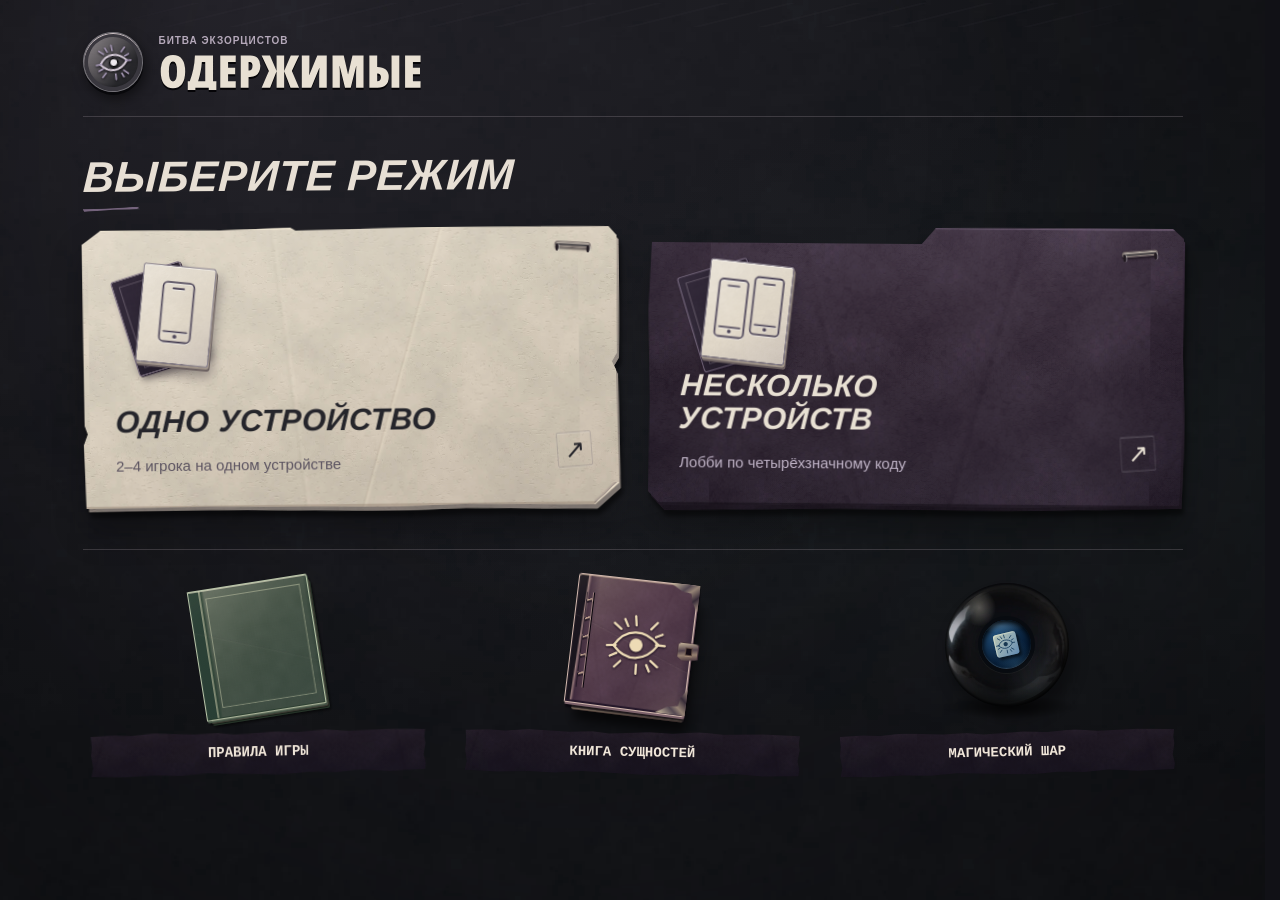
==== commit 47e0deb9: "Add files via upload" ====
--- a/index.html
+++ b/index.html
@@ -2,7 +2,7 @@
 <html lang="ru">
 <head>
   <meta charset="utf-8">
-  <meta name="app-revision" content="v56.6.5-readable-binding">
+  <meta name="app-revision" content="v56.6.7-bound-pages">
   <meta name="viewport" content="width=device-width,initial-scale=1,viewport-fit=cover">
   <meta name="theme-color" content="#09080d">
   <meta name="color-scheme" content="dark">
@@ -13,13 +13,15 @@
   <meta name="description" content="Генератор одержимых и лобби для настольной игры «Битва экзорцистов».">
   <link rel="manifest" href="manifest.json">
   <link rel="icon" href="icon.svg" type="image/svg+xml">
-  <link rel="stylesheet" href="styles.css?v=56.6.5">
-  <link rel="stylesheet" href="tabletop.css?v=56.6.5">
-  <link rel="stylesheet" href="fieldnotes.css?v=56.6.5">
-  <link rel="stylesheet" href="folio.css?v=56.6.5">
-  <link rel="stylesheet" href="refinement.css?v=56.6.5">
-  <link rel="stylesheet" href="ritual.css?v=56.6.5">
-  <link rel="stylesheet" href="readability.css?v=56.6.5">
+  <link rel="stylesheet" href="styles.css?v=56.6.7">
+  <link rel="stylesheet" href="tabletop.css?v=56.6.7">
+  <link rel="stylesheet" href="fieldnotes.css?v=56.6.7">
+  <link rel="stylesheet" href="folio.css?v=56.6.7">
+  <link rel="stylesheet" href="refinement.css?v=56.6.7">
+  <link rel="stylesheet" href="ritual.css?v=56.6.7">
+  <link rel="stylesheet" href="readability.css?v=56.6.7">
+  <link rel="stylesheet" href="polish.css?v=56.6.7">
+  <link rel="stylesheet" href="binding.css?v=56.6.7">
   <title>Битва экзорцистов</title>
 </head>
 <body data-ui="tabletop" data-input="pointer">
@@ -41,7 +43,7 @@
       </div>
       <button id="continue-local" class="ghost-button hidden home-continue" type="button">Продолжить партию</button>
       <div class="home-tools" aria-label="Быстрые инструменты">
-        <button id="open-rules-home" class="rules-launch" type="button" aria-label="Открыть правила игры"><span class="tool-object manual-prop" aria-hidden="true"><span class="book-pages"></span><span class="book-leaf leaf-one"></span><span class="book-leaf leaf-two"></span><span class="book-cover"><span class="book-cover-line"></span><span class="cover-wear"></span><span class="manual-title-plate"><b>ПРАВИЛА</b><i></i></span><svg class="manual-book-mark" viewBox="0 0 40 32" aria-hidden="true"><path d="M20 7C15 3 9 3 3 4v22c6-1 12 0 17 3 5-3 11-4 17-3V4c-6-1-12-1-17 3Zm0 0v22M7 9l8 2M7 14l8 2M7 19l8 2m10-10 8-2m-8 7 8-2m-8 7 8-2"/></svg></span><span class="book-ribbon"></span></span><span class="tool-label">ПРАВИЛА ИГРЫ</span><span class="tool-arrow" aria-hidden="true">&#8599;</span></button>
+        <button aria-label="Открыть правила игры" class="rules-launch" id="open-rules-home" type="button"><span aria-hidden="true" class="tool-object manual-prop"><span class="book-pages"></span><span class="book-leaf leaf-one"></span><span class="book-leaf leaf-two"></span><span class="book-cover"><span class="book-cover-line"></span><span class="cover-wear"></span><span class="manual-blind-frame"></span><span class="manual-spine-bands"><i></i><i></i><i></i></span></span><span class="book-ribbon"></span><span class="manual-thumb-tabs"><i></i><i></i><i></i></span></span><span class="tool-label">ПРАВИЛА ИГРЫ</span><span aria-hidden="true" class="tool-arrow">↗</span></button>
         <button id="open-entity-book-home" class="entity-book-launch home-book" type="button" aria-label="Открыть Книгу сущностей"><span class="tool-object grimoire-prop" aria-hidden="true"><span class="book-pages"></span><span class="book-leaf leaf-one"></span><span class="book-leaf leaf-two"></span><span class="book-cover"><span class="book-cover-line"></span><span class="cover-wear"></span><span class="cover-tape"></span><svg class="engraved-eye" viewBox="0 0 48 48"><path class="eye-shape" d="M8.4 24.4c4.4-6.3 9.3-9.3 15.7-9.1 6 .1 11 3 15.7 8.5-4.7 6-9.8 9.1-15.8 9.3-6.3.1-11.1-2.8-15.6-8.7Z"></path><circle class="eye-iris" cx="24.2" cy="24.1" r="4.7"></circle><path class="eye-rays" d="M24 3.8l.4 6.4M24.4 37.8l-.3 6.3M3.7 24.4l6.2-.3M38.2 23.9l6.1.6M9.1 8.6l4.6 4.2M34.5 35l4.7 4.3M39.3 8.4l-4.6 4.5M13.3 35.3l-4.4 4.1M16.4 5.9l2.1 4.9M31.6 38l1.9 4.4M5.8 31.7l4.7-2M38.1 18.4l4.6-1.8"></path></svg><span class="grimoire-stitches"></span><span class="grimoire-claw top-claw"></span><span class="grimoire-claw bottom-claw"></span><span class="grimoire-clasp"></span><span class="book-corner"></span></span><span class="book-ribbon"></span></span><span class="tool-label">КНИГА СУЩНОСТЕЙ</span><span class="tool-arrow" aria-hidden="true">&#8599;</span></button>
         <button id="open-magic-ball-home" class="magic-ball-launch home-ball" type="button" aria-label="Открыть Магический шар"><span class="tool-object oracle-prop" aria-hidden="true"><span class="oracle-shadow"></span><span class="oracle-mini"><span class="oracle-window"><span class="oracle-meniscus"></span><span class="oracle-facet"><svg class="engraved-eye" viewBox="0 0 48 48"><path class="eye-shape" d="M8.4 24.4c4.4-6.3 9.3-9.3 15.7-9.1 6 .1 11 3 15.7 8.5-4.7 6-9.8 9.1-15.8 9.3-6.3.1-11.1-2.8-15.6-8.7Z"></path><circle class="eye-iris" cx="24.2" cy="24.1" r="4.7"></circle><path class="eye-rays" d="M24 3.8l.4 6.4M24.4 37.8l-.3 6.3M3.7 24.4l6.2-.3M38.2 23.9l6.1.6M9.1 8.6l4.6 4.2M34.5 35l4.7 4.3M39.3 8.4l-4.6 4.5M13.3 35.3l-4.4 4.1M16.4 5.9l2.1 4.9M31.6 38l1.9 4.4M5.8 31.7l4.7-2M38.1 18.4l4.6-1.8"></path></svg></span></span></span></span><span class="tool-label">МАГИЧЕСКИЙ ШАР</span><span class="tool-arrow" aria-hidden="true">&#8599;</span></button>
       </div>
@@ -82,10 +84,10 @@
             <span>Меню</span>
           </button>
           <div class="game-control-actions">
-            <button id="open-rules-game" class="game-help-button" type="button" aria-label="Открыть правила игры">
-              <span class="session-mini-book session-manual" aria-hidden="true"><span class="session-mini-pages"></span><span class="session-mini-cover"><svg class="manual-book-mark" viewBox="0 0 40 32" aria-hidden="true"><path d="M20 7C15 3 9 3 3 4v22c6-1 12 0 17 3 5-3 11-4 17-3V4c-6-1-12-1-17 3Zm0 0v22M7 9l8 2M7 14l8 2M7 19l8 2m10-10 8-2m-8 7 8-2m-8 7 8-2"/></svg></span></span>
-              <span>Правила</span>
-            </button>
+            <button aria-label="Открыть правила игры" class="game-help-button" id="open-rules-game" type="button">
+<span aria-hidden="true" class="session-mini-book session-manual"><span class="session-mini-pages"></span><span class="session-mini-cover"><span class="manual-blind-frame"></span><span class="manual-spine-bands"><i></i><i></i><i></i></span></span><span class="manual-thumb-tabs"><i></i><i></i><i></i></span></span>
+<span>Правила</span>
+</button>
         <div class="game-quick-tools" aria-label="Игровые инструменты">
           <button id="open-entity-book-game" class="entity-book-launch compact" type="button" aria-label="Открыть Книгу сущностей">
             <span class="session-mini-book session-grimoire" aria-hidden="true"><span class="session-mini-pages"></span><span class="session-mini-cover"><svg class="engraved-eye" viewBox="0 0 48 48"><path class="eye-shape" d="M8.4 24.4c4.4-6.3 9.3-9.3 15.7-9.1 6 .1 11 3 15.7 8.5-4.7 6-9.8 9.1-15.8 9.3-6.3.1-11.1-2.8-15.6-8.7Z"></path><circle class="eye-iris" cx="24.2" cy="24.1" r="4.7"></circle><path class="eye-rays" d="M24 3.8l.4 6.4M24.4 37.8l-.3 6.3M3.7 24.4l6.2-.3M38.2 23.9l6.1.6M9.1 8.6l4.6 4.2M34.5 35l4.7 4.3M39.3 8.4l-4.6 4.5M13.3 35.3l-4.4 4.1M16.4 5.9l2.1 4.9M31.6 38l1.9 4.4M5.8 31.7l4.7-2M38.1 18.4l4.6-1.8"></path></svg><span class="grimoire-stitches"></span><span class="grimoire-claw top-claw"></span><span class="grimoire-claw bottom-claw"></span><span class="grimoire-clasp"></span></span></span>
@@ -190,7 +192,6 @@
         </div>
         <button id="entity-book-close" class="entity-book-close" type="button" aria-label="Закрыть Книгу сущностей">×</button>
       </header>
-      <nav id="entity-tabs" class="entity-tabs" aria-label="Категории сущностей"></nav>
       <section class="entity-selector" aria-label="Выбор сущности">
         <button id="entity-prev" class="entity-step" type="button" aria-label="Предыдущая сущность">‹</button>
         <button id="entity-picker-toggle" class="entity-picker-toggle" type="button" aria-expanded="false" aria-controls="entity-picker-panel">
@@ -199,9 +200,10 @@
         </button>
         <button id="entity-next" class="entity-step" type="button" aria-label="Следующая сущность">›</button>
       </section>
-      <section id="entity-picker-panel" class="entity-picker-panel" hidden aria-label="Все сущности выбранной категории">
+      <div class="entity-picker-fold"><section id="entity-picker-panel" class="entity-picker-panel" hidden aria-label="Все сущности выбранной категории">
         <div id="entity-choice-grid" class="entity-choice-grid"></div>
-      </section>
+      </section></div>
+      <nav id="entity-tabs" class="entity-tabs" aria-label="Категории сущностей"></nav>
       <div class="entity-leaves"><article id="entity-detail" class="entity-detail"></article></div>
     </section>
   </dialog>
@@ -234,10 +236,12 @@
 
   <dialog id="share-dialog"><form method="dialog" class="dialog-card share-card gothic-panel"><button class="dialog-close" value="cancel" aria-label="Закрыть">×</button><p class="eyebrow">ПОДЕЛИТЬСЯ</p><h2 id="share-title">Битва экзорцистов</h2><p id="share-code-line" class="share-code-line hidden">Код: <strong id="share-code-value"></strong></p><div class="qr-shell"><img id="share-qr" alt="QR-код" hidden><span class="qr-placeholder">⌁</span></div><input id="share-url" class="share-url" type="text" readonly><p id="share-hint" class="share-hint"></p><div class="dialog-actions"><button id="copy-share" value="noop" type="button" class="ghost-button">Копировать</button><button id="native-share" value="noop" type="button" class="accent-button">Поделиться</button></div></form></dialog>
 
-  <script src="mobile-ball.js?v=56.6.5" defer></script>
-  <script src="app.js?v=56.6.5" defer></script>
-<script src="tabletop.js?v=56.6.5" defer></script>
-<script src="fieldnotes.js?v=56.6.5" defer></script>
-<script src="ritual.js?v=56.6.5" defer></script>
+  <script src="mobile-ball.js?v=56.6.7" defer></script>
+  <script src="interactions.js?v=56.6.7" defer></script>
+  <script src="binding.js?v=56.6.7" defer></script>
+  <script src="app.js?v=56.6.7" defer></script>
+<script src="tabletop.js?v=56.6.7" defer></script>
+<script src="fieldnotes.js?v=56.6.7" defer></script>
+<script src="ritual.js?v=56.6.7" defer></script>
 </body>
 </html>
--- a/polish.css
+++ b/polish.css
@@ -0,0 +1,126 @@
+/* 56.6.6 - lilac ink, typographic textbook, finite interaction motion.
+   Paper remains neutral. The restored trait spring/globe are not overridden. */
+:root { --ghost:#b398d9; --ui-out:cubic-bezier(.18,.78,.23,1); }
+body[data-ui] #entity-book-dialog .entity-book-shell[data-category="ghost"] {
+  --book-accent:#b398d9!important; --f-ink:#71488f; --f-ink-soft:#71488f24;
+  --suit-rgb:126,83,162;
+}
+body[data-ui] #entity-book-dialog .entity-tab[data-category="ghost"] { --tab-rgb:126,83,162; }
+body[data-ui] #entity-book-dialog .entity-tab[data-category="ghost"] .category-glyph { color:#c7a5ed!important; }
+body[data-ui] #entity-book-dialog .entity-tab[data-category="ghost"] .entity-tab-mark { background:#c7a5ed!important; }
+body[data-ui] #rules-dialog .rules-suit.ghost { --rule-suit:#71488f; border-left-color:#71488f!important; }
+
+/* Reference-book binding: straight boards, cloth spine, printed title panel.
+   No pictogram, eye, secondary book or microscopic pretend writing. */
+body[data-ui] #home-screen .manual-prop .book-cover,
+body[data-ui] #game-screen .session-manual .session-mini-cover {
+  background:
+    linear-gradient(90deg,#273d33e8 0 8%,#c5c7a6b0 9%,#293f32cc 10.5%,transparent 13% 97%,#24382d60),
+    linear-gradient(145deg,#b5bea276,#7e937553 48%,#536b5761),
+    var(--f-binder) center/170px!important;
+  border-color:#b9c6a9!important;
+  border-radius:1px 2px 2px 1px!important;
+}
+body[data-ui] #home-screen .manual-prop .book-cover-line {
+  inset:8px 7px 10px 16px!important;
+  border:1px solid #d1d4b371!important;
+  box-shadow:none!important;
+}
+body[data-ui] #home-screen .manual-title-plate {
+  top:19%;left:20%;right:12%;height:47%;gap:4px;
+  border:1px solid #c3b99b;outline:1px solid #ebe3c46e;outline-offset:2px;
+  background:linear-gradient(105deg,#f4ecd725,#d0c5a71c),var(--t-paper-map) center/190px;
+  box-shadow:inset 0 1px 0 #fff9,0 1px 2px #182d1db0;
+}
+body[data-ui] #home-screen .manual-title-plate b {
+  font:800 14px/1.15 Georgia,'Times New Roman',serif!important;
+  letter-spacing:.015em!important;color:#2e3b30!important;
+}
+body[data-ui] #home-screen .manual-title-plate small {
+  font:700 11px/1.3 Georgia,'Times New Roman',serif!important;
+  letter-spacing:.16em!important;color:#48533d!important;
+}
+body[data-ui] #home-screen .manual-title-plate i {
+  height:3px;width:45%;margin-top:3px;
+  border-top:1px solid #566449;border-bottom:1px solid #78816587;
+}
+body[data-ui] #home-screen .manual-prop .manual-index-lines {
+  position:absolute;left:34%;right:25%;bottom:15%;height:5px;
+  border-top:1px solid #d1d0ab8c;border-bottom:1px solid #293f33ad;
+}
+body[data-ui] #home-screen .manual-index-lines i { display:none!important; }
+body[data-ui] #game-screen .session-manual .manual-index-lines {
+  position:absolute;display:flex;flex-direction:column;gap:3px;
+  top:17%;left:23%;right:13%;height:51%;padding:5px 3px 3px;
+  background:#e7ddbf;border:1px solid #aeb69b;
+  box-shadow:0 1px 1px #182c2380;
+}
+body[data-ui] #game-screen .session-manual .manual-index-lines i {
+  display:block;height:2px;background:#40553e;flex:0 0 2px;
+}
+body[data-ui] #game-screen .session-manual .manual-index-lines i:nth-child(2) { width:76%;align-self:center; }
+body[data-ui] #game-screen .session-manual .manual-index-lines i:nth-child(3) { height:1px;flex-basis:1px;width:55%;align-self:center;opacity:.65; }
+
+/* Managed native modal lifecycle. Remove competing legacy animations only
+   on these surfaces, not on their internal paper, books or live globe. */
+body[data-ui] dialog[data-motion-managed],
+body[data-ui] dialog[data-motion-managed][open],
+body[data-ui] dialog[data-motion-managed].book-closing {
+  animation:none!important;transition:none!important;
+  transform-origin:50% 35%;
+}
+body[data-ui] dialog[data-motion-managed]::backdrop {
+  background:#09080dd9!important;backdrop-filter:none!important;
+  -webkit-backdrop-filter:none!important;animation:none!important;
+}
+body[data-ui] dialog[data-motion-managed][data-motion="opening"]::backdrop {
+  animation:ui-veil-in 330ms var(--ui-out) both!important;
+}
+body[data-ui] dialog[data-motion-managed][data-motion="closing"]::backdrop {
+  animation:ui-veil-out 200ms cubic-bezier(.4,0,.72,.35) both!important;
+}
+body[data-ui] dialog[data-motion="closing"] > * { pointer-events:none!important; }
+@keyframes ui-veil-in { from{opacity:var(--veil-from,0)}to{opacity:1} }
+@keyframes ui-veil-out { from{opacity:var(--veil-from,1)}to{opacity:0} }
+body[data-ui] #entity-book-dialog #entity-picker-panel { animation:none!important; }
+body[data-ui] #entity-book-dialog .entity-picker-fold { display:flow-root;flex:0 0 auto;min-height:0; }
+body[data-ui] #entity-book-dialog .entity-picker-fold[data-panel-motion] { overflow:hidden; }
+
+/* The existing cut-paper rotations stay intact: only visual affordances
+   interpolate here; press/release scale is owned by interactions.js. */
+body[data-ui] :is(button,summary):not(#magic-ball):not(.reveal-button):not(.close-button) {
+  -webkit-tap-highlight-color:transparent;
+  touch-action:manipulation;
+  transition-property:color,background-color,border-color,box-shadow,opacity,transform!important;
+  transition-duration:180ms,200ms,200ms,230ms,180ms,240ms!important;
+  transition-timing-function:var(--ui-out)!important;
+}
+body[data-ui] :is(input,select) {
+  transition:background-color 180ms ease,border-color 180ms ease,box-shadow 180ms ease!important;
+}
+body[data-ui] #entity-book-dialog .entity-picker-toggle::after {
+  transition:transform 230ms var(--ui-out)!important;
+}
+body[data-ui] #entity-book-dialog .entity-picker-toggle[aria-expanded="true"]::after { transform:rotate(180deg)!important; }
+body[data-ui] :is(.rules-tab,.entity-step,.entity-choice,.rules-result,.player-tab,.dialog-close,.rules-close,.entity-book-close,.magic-ball-close) { cursor:pointer; }
+@media(hover:hover) and (pointer:fine) {
+  body[data-ui] :is(.dialog-close,.rules-close,.entity-book-close,.magic-ball-close):hover {
+    border-color:#c8acbf!important;color:#fff0df!important;
+    box-shadow:inset 0 1px 0 #fff4,0 3px 0 #0a0710,0 5px 9px #0007!important;
+  }
+  body[data-ui] #entity-book-dialog :is(.entity-step,.entity-choice):hover { color:#f7eadf!important;border-color:#b297b2!important;background-color:#6d52672b!important; }
+  body[data-ui] #rules-dialog .rules-result:hover { background-color:#7164490e!important; }
+  body[data-ui] #rules-dialog .rules-tab:hover { color:#f1e3cc!important; }
+  body[data-ui] #game-screen .player-tab:not(.active):hover { color:#efe0ee!important; }
+}
+/* Touch focus stays quiet; keyboard navigation keeps an unambiguous ring. */
+body[data-ui][data-input="pointer"] :is(button,summary):focus { outline:none!important; }
+body[data-ui][data-input="keyboard"] :is(button,summary,input,select):focus-visible {
+  outline:2px solid #c4afd8!important;outline-offset:3px!important;
+}
+@media(prefers-reduced-motion:reduce) {
+  body[data-ui] dialog[data-motion-managed][data-motion]::backdrop { animation:none!important; }
+  body[data-ui] :is(button,summary):not(#magic-ball):not(.reveal-button):not(.close-button),
+  body[data-ui] :is(input,select),
+  body[data-ui] #entity-book-dialog .entity-picker-toggle::after { transition:none!important; }
+}
